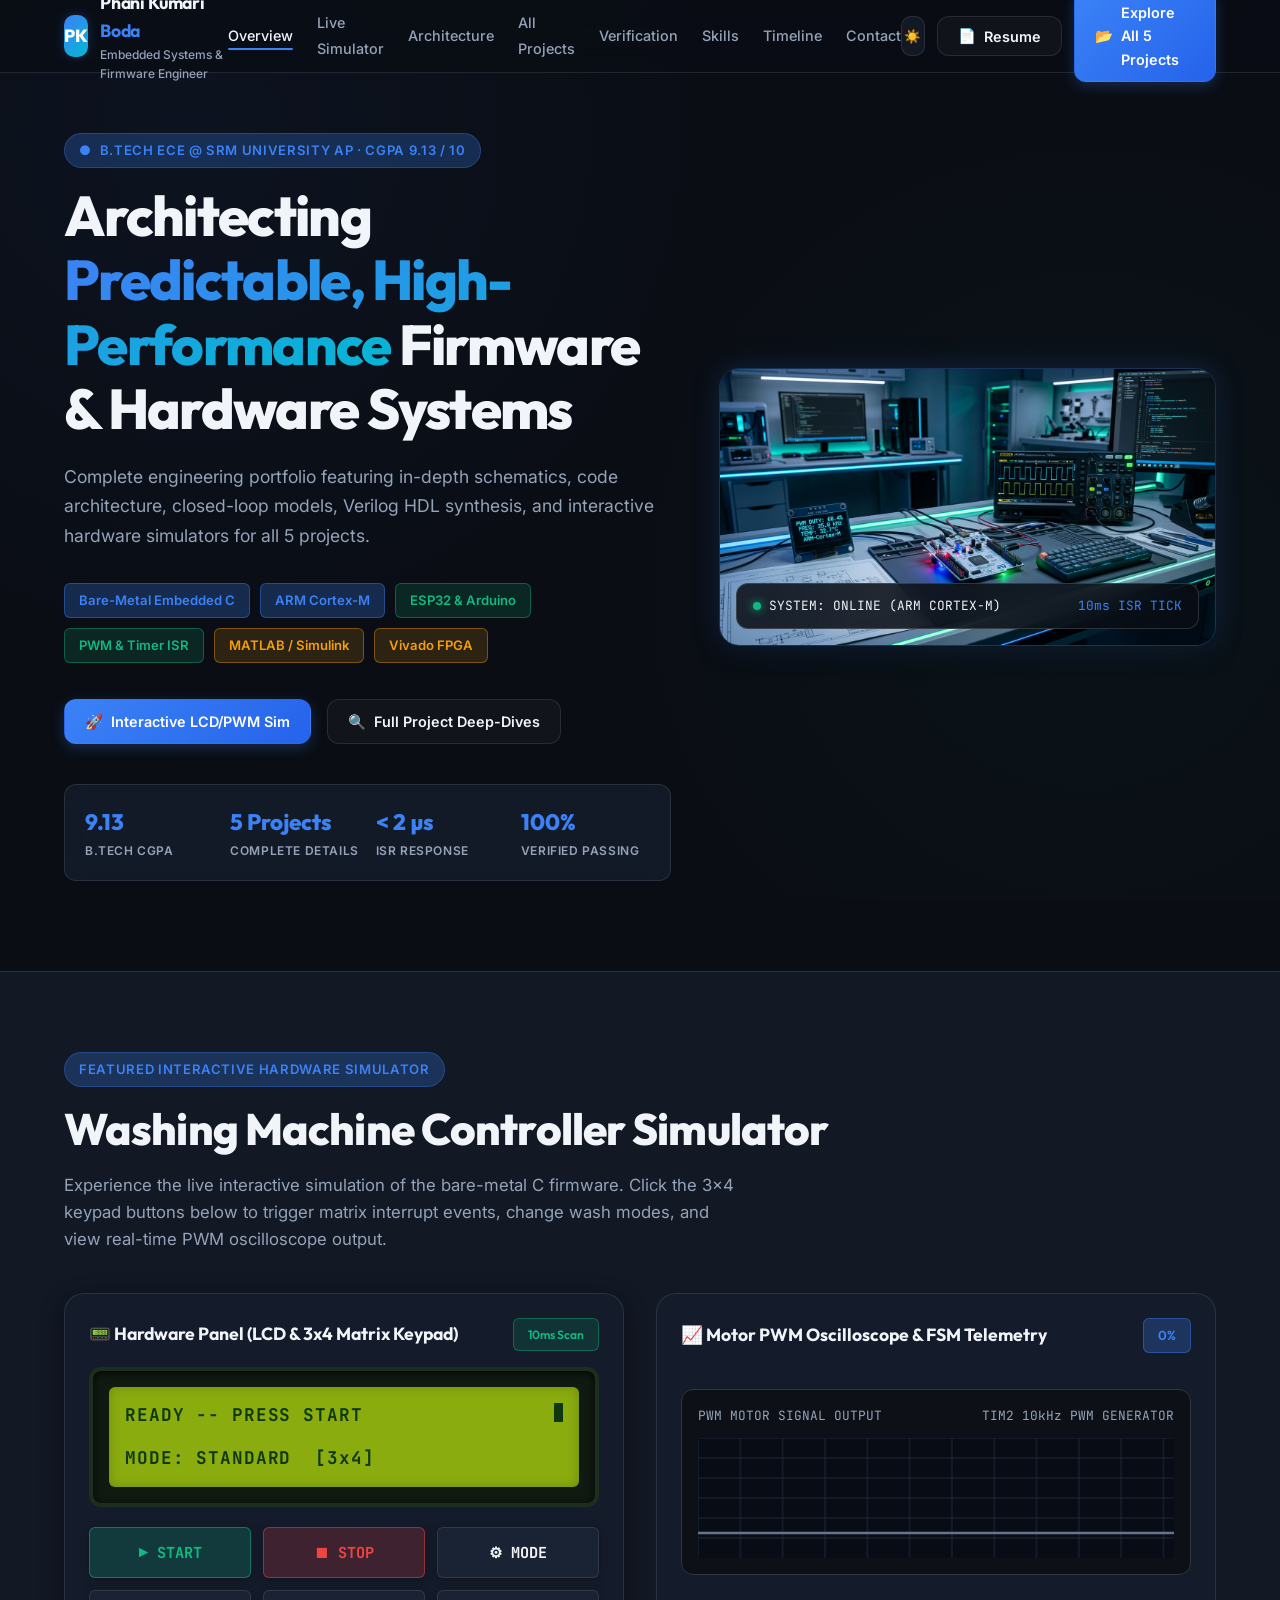
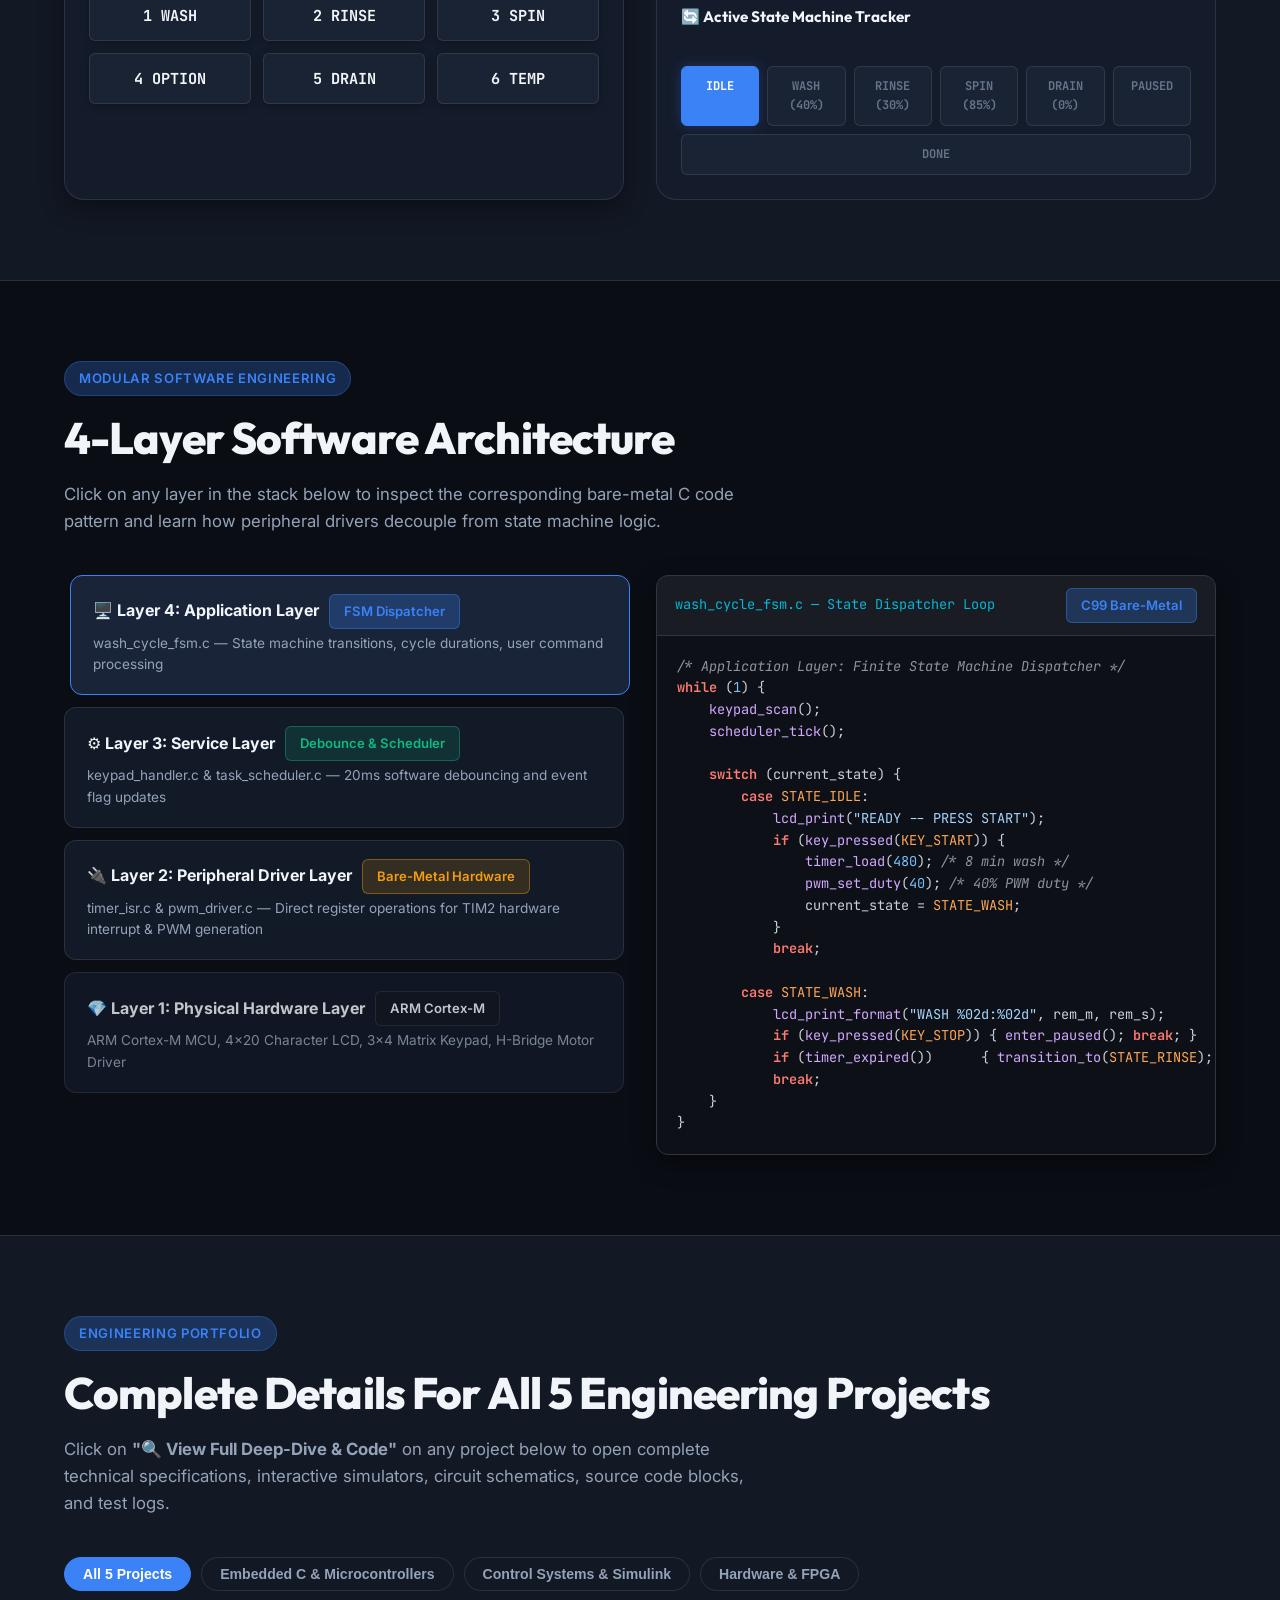
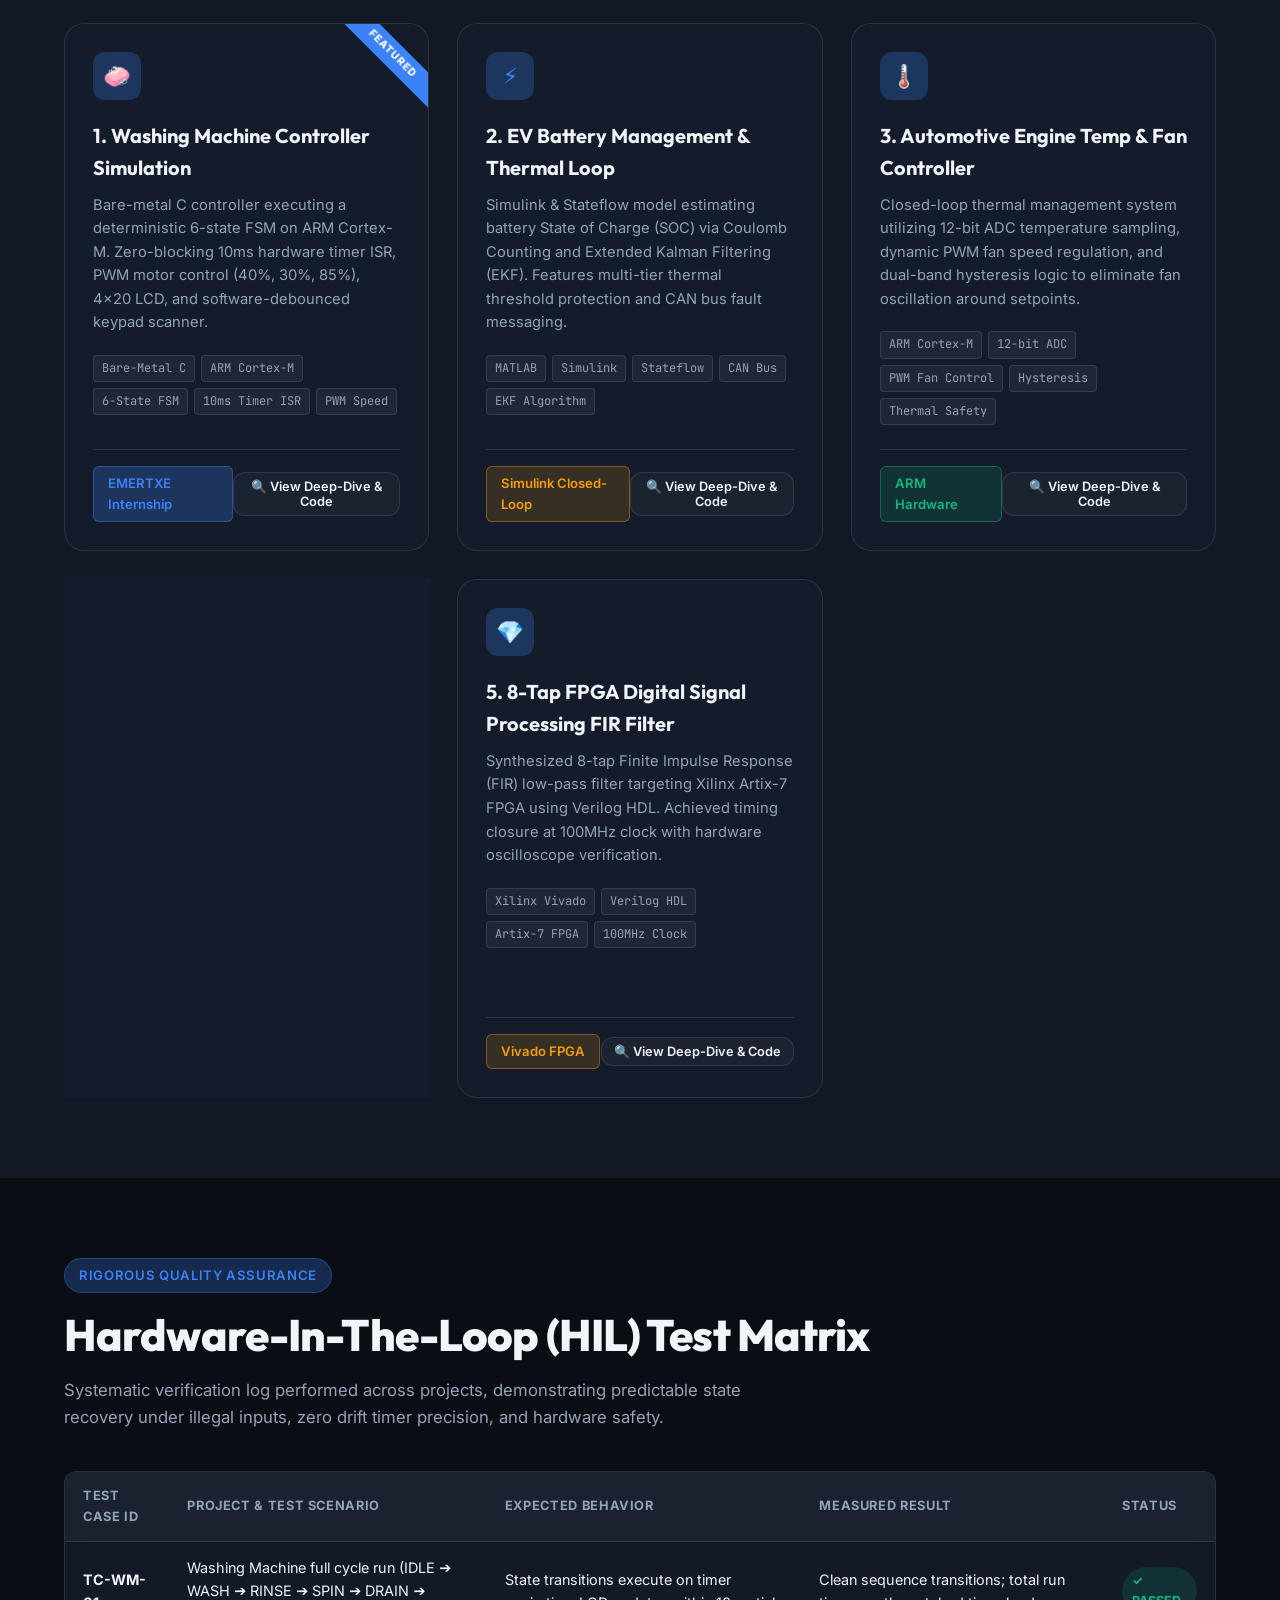
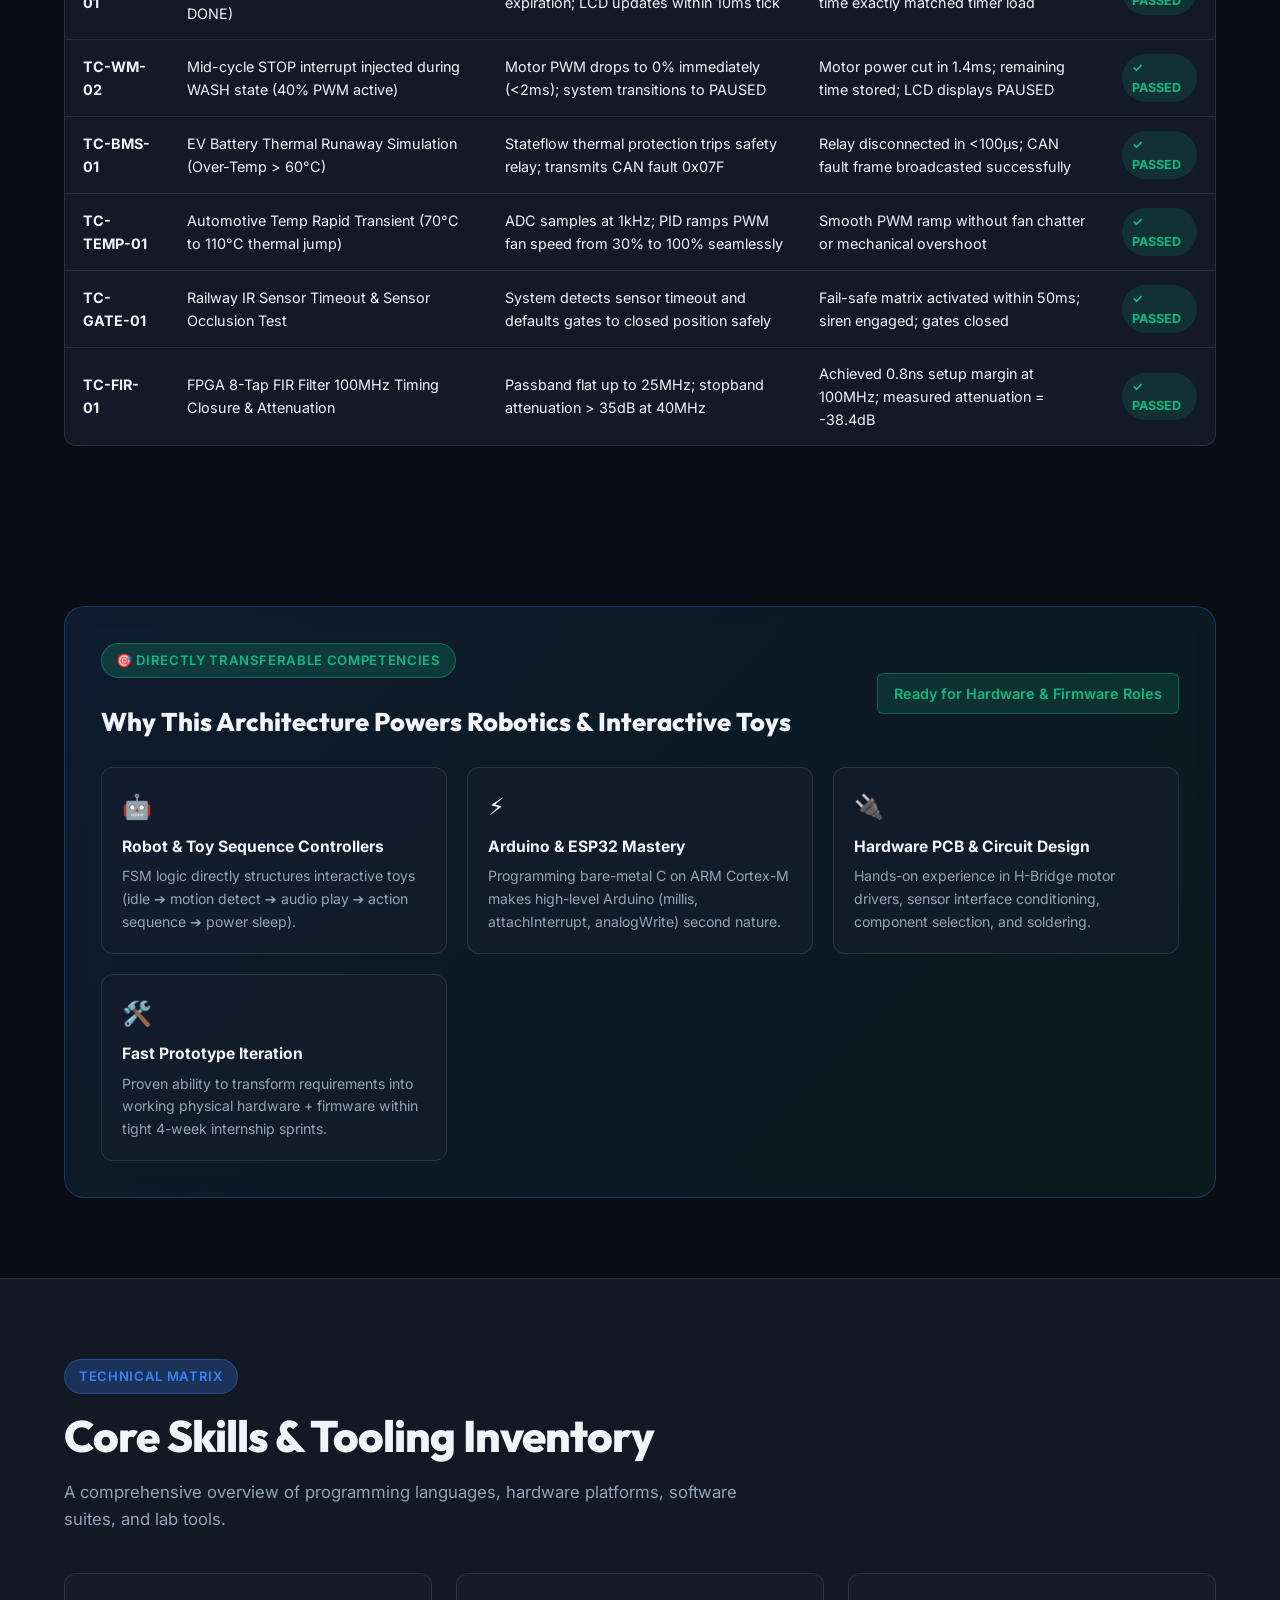
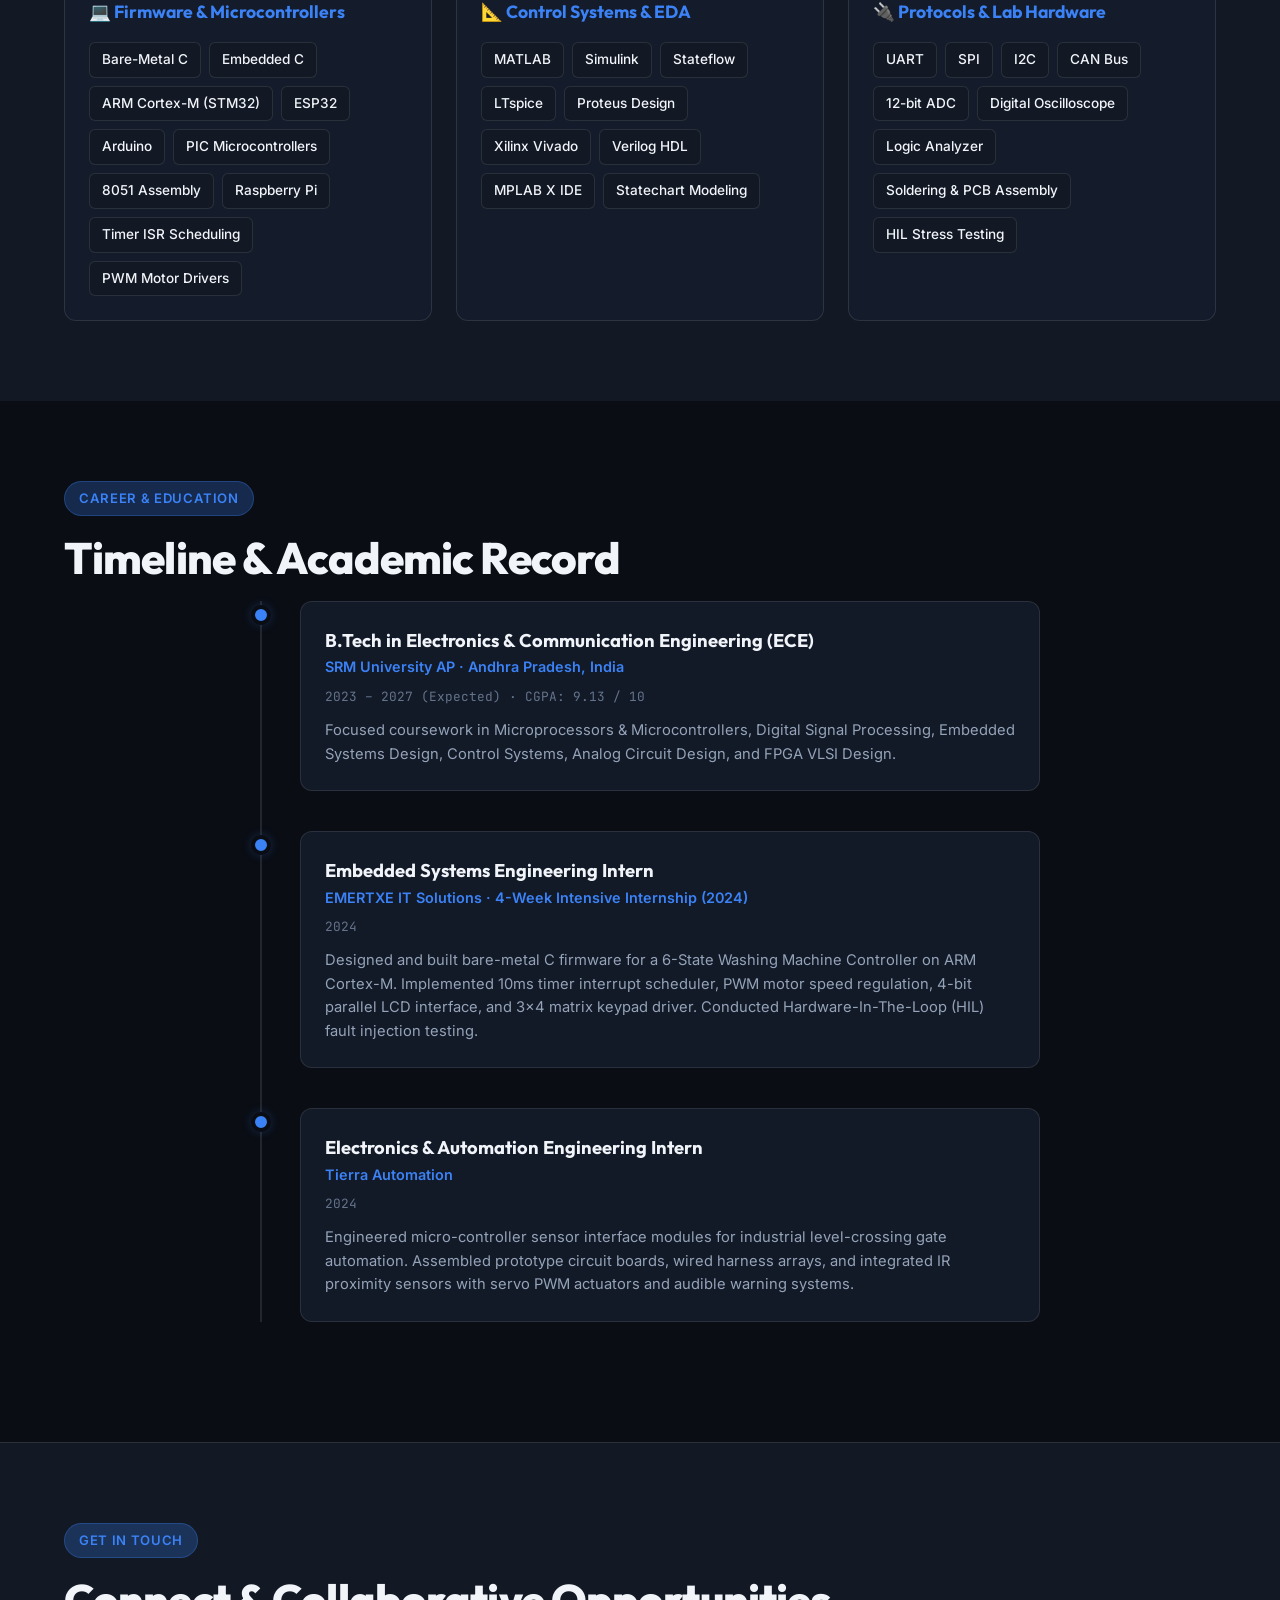
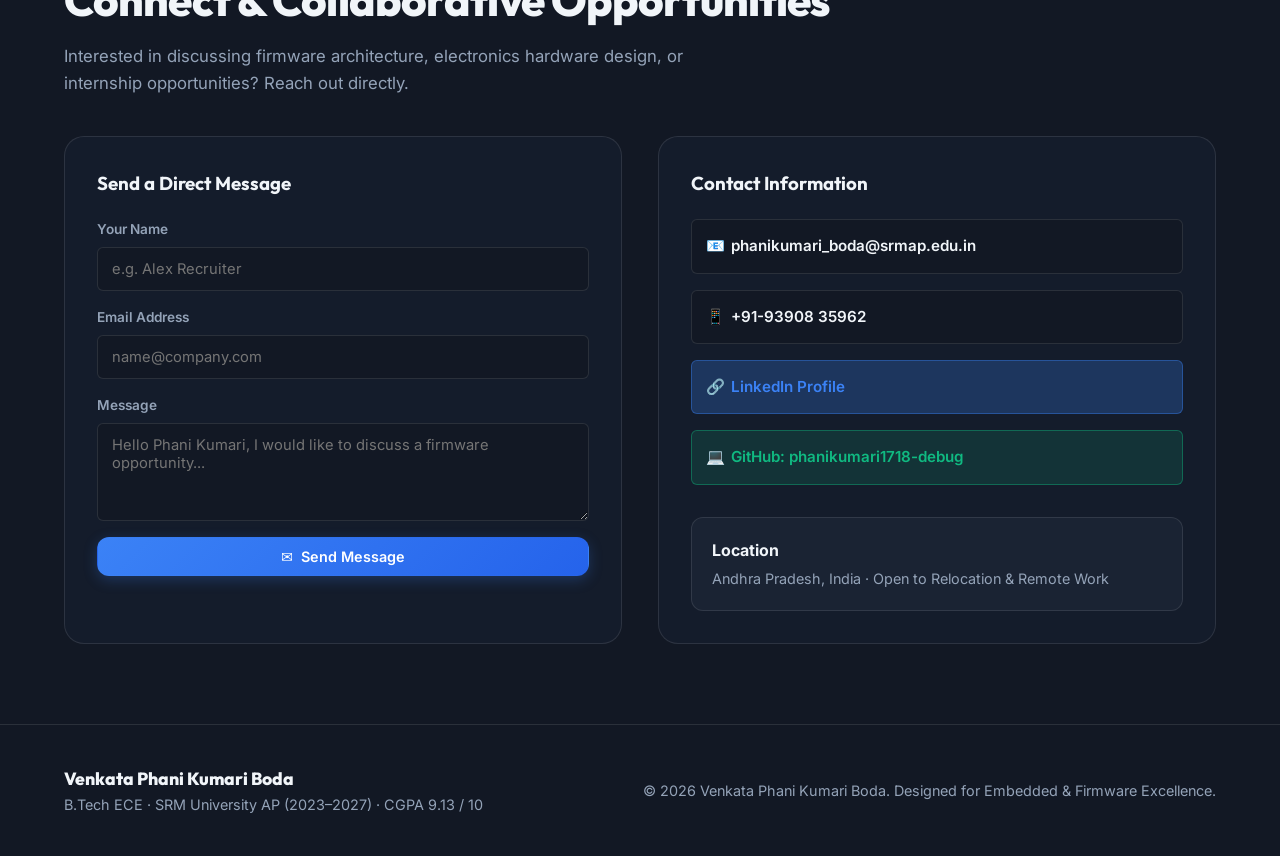
==== index.html @ 0ff1a5bc "Initial portfolio commit" ====
<!DOCTYPE html>
<html lang="en" data-theme="dark">
<head>
  <meta charset="UTF-8">
  <meta name="viewport" content="width=device-width, initial-scale=1.0">
  <title>Venkata Phani Kumari Boda | Embedded Systems & Firmware Engineer Portfolio</title>
  <meta name="description" content="Complete Portfolio of Venkata Phani Kumari Boda — Embedded Systems & Firmware Engineer. B.Tech ECE @ SRM University AP (CGPA 9.13). Comprehensive deep-dives for all projects: Bare-Metal C, ARM Cortex-M, ESP32, FSM, PWM, MATLAB/Simulink, FPGA Verilog.">
  <link rel="stylesheet" href="css/styles.css">
</head>
<body>

  <!-- NAVBAR -->
  <nav class="navbar">
    <div class="container nav-container">
      <div class="nav-brand">
        <div class="brand-avatar">PK</div>
        <div class="brand-info">
          <div class="brand-name">Phani Kumari <span>Boda</span></div>
          <div class="brand-title">Embedded Systems & Firmware Engineer</div>
        </div>
      </div>

      <ul class="nav-links">
        <li><a href="#hero" class="active">Overview</a></li>
        <li><a href="#simulator">Live Simulator</a></li>
        <li><a href="#architecture">Architecture</a></li>
        <li><a href="#projects">All Projects</a></li>
        <li><a href="#testing">Verification</a></li>
        <li><a href="#skills">Skills</a></li>
        <li><a href="#experience">Timeline</a></li>
        <li><a href="#contact">Contact</a></li>
      </ul>

      <div class="nav-actions">
        <button class="theme-toggle" id="themeToggleBtn" title="Toggle Theme">
          <span id="themeIcon">☀️</span>
        </button>
        <button class="btn btn-outline" id="openResumeBtn">
          <span>📄</span> Resume
        </button>
        <a href="#projects" class="btn btn-primary">
          <span>📂</span> Explore All 5 Projects
        </a>
      </div>
    </div>
  </nav>

  <!-- HERO SECTION -->
  <section class="hero-section" id="hero">
    <div class="container hero-grid">
      <div class="hero-content">
        <div class="section-tag">
          <span>●</span> B.Tech ECE @ SRM University AP · CGPA 9.13 / 10
        </div>
        <h1>
          Architecting <span class="gradient-text">Predictable, High-Performance</span> Firmware & Hardware Systems
        </h1>
        <p class="hero-subtitle">
          Complete engineering portfolio featuring in-depth schematics, code architecture, closed-loop models, Verilog HDL synthesis, and interactive hardware simulators for all 5 projects.
        </p>

        <div class="hero-badges">
          <span class="badge blue">Bare-Metal Embedded C</span>
          <span class="badge blue">ARM Cortex-M</span>
          <span class="badge green">ESP32 & Arduino</span>
          <span class="badge green">PWM & Timer ISR</span>
          <span class="badge amber">MATLAB / Simulink</span>
          <span class="badge amber">Vivado FPGA</span>
        </div>

        <div class="hero-cta">
          <a href="#simulator" class="btn btn-primary">
            <span>🚀</span> Interactive LCD/PWM Sim
          </a>
          <a href="#projects" class="btn btn-outline">
            <span>🔍</span> Full Project Deep-Dives
          </a>
        </div>

        <div class="stats-grid">
          <div class="stat-item">
            <span class="stat-num">9.13</span>
            <span class="stat-label">B.Tech CGPA</span>
          </div>
          <div class="stat-item">
            <span class="stat-num">5 Projects</span>
            <span class="stat-label">Complete Details</span>
          </div>
          <div class="stat-item">
            <span class="stat-num">&lt; 2 µs</span>
            <span class="stat-label">ISR Response</span>
          </div>
          <div class="stat-item">
            <span class="stat-num">100%</span>
            <span class="stat-label">Verified Passing</span>
          </div>
        </div>
      </div>

      <!-- Hero Visual Image with Telemetry -->
      <div class="hero-visual">
        <div class="hero-banner-wrapper">
          <img src="assets/hero-banner.jpg" alt="Embedded Systems Engineering Laboratory Workbench" class="hero-banner-img">
          <div class="telemetry-overlay">
            <div class="telemetry-item">
              <span class="status-dot"></span>
              <span>SYSTEM: ONLINE (ARM CORTEX-M)</span>
            </div>
            <div class="telemetry-item" style="color: var(--accent-blue);">
              <span>10ms ISR TICK</span>
            </div>
          </div>
        </div>
      </div>
    </div>
  </section>

  <!-- INTERACTIVE FIRMWARE SIMULATOR SECTION -->
  <section class="simulator-section" id="simulator">
    <div class="container">
      <div class="section-tag">Featured Interactive Hardware Simulator</div>
      <h2 class="section-title">Washing Machine Controller Simulator</h2>
      <p class="section-desc">
        Experience the live interactive simulation of the bare-metal C firmware. Click the 3x4 keypad buttons below to trigger matrix interrupt events, change wash modes, and view real-time PWM oscilloscope output.
      </p>

      <div class="sim-container">
        <!-- Hardware Box: LCD + Keypad -->
        <div class="sim-hardware-box">
          <div class="sim-box-title">
            <span>📟 Hardware Panel (LCD & 3x4 Matrix Keypad)</span>
            <span class="badge green" style="font-size: 0.75rem;">10ms Scan</span>
          </div>

          <!-- LCD Screen -->
          <div class="lcd-display-case">
            <div class="lcd-screen-inner">
              <div class="lcd-line" id="lcdLine1">READY -- PRESS START<span class="lcd-cursor"></span></div>
              <div class="lcd-line" id="lcdLine2">MODE: STANDARD [3x4]</div>
            </div>
          </div>

          <!-- Keypad -->
          <div class="keypad-grid" id="keypadGrid">
            <button class="key-btn btn-start" data-key="START">▶ START</button>
            <button class="key-btn btn-stop" data-key="STOP">⏹ STOP</button>
            <button class="key-btn" data-key="MODE">⚙ MODE</button>
            
            <button class="key-btn" data-key="WASH_DIRECT">1 WASH</button>
            <button class="key-btn" data-key="RINSE_DIRECT">2 RINSE</button>
            <button class="key-btn" data-key="SPIN_DIRECT">3 SPIN</button>

            <button class="key-btn" data-key="4">4 OPTION</button>
            <button class="key-btn" data-key="5">5 DRAIN</button>
            <button class="key-btn" data-key="6">6 TEMP</button>
          </div>
        </div>

        <!-- Telemetry Box: PWM Scope + FSM Tracker -->
        <div class="sim-telemetry-box">
          <div class="sim-box-title">
            <span>📈 Motor PWM Oscilloscope & FSM Telemetry</span>
            <span class="badge blue" id="pwmDutyText">0% PWM</span>
          </div>

          <!-- Oscilloscope Canvas -->
          <div class="scope-container">
            <div class="scope-header">
              <span>PWM MOTOR SIGNAL OUTPUT</span>
              <span>TIM2 10kHz PWM GENERATOR</span>
            </div>
            <canvas id="pwmScopeCanvas" class="scope-canvas" width="450" height="120"></canvas>
          </div>

          <!-- FSM Tracker Pills -->
          <div class="sim-box-title" style="margin-top: 10px; font-size: 0.95rem;">
            <span>🔄 Active State Machine Tracker</span>
          </div>
          <div class="fsm-states-tracker">
            <div class="fsm-state-pill active" data-state="IDLE">IDLE</div>
            <div class="fsm-state-pill" data-state="WASH">WASH (40%)</div>
            <div class="fsm-state-pill" data-state="RINSE">RINSE (30%)</div>
            <div class="fsm-state-pill" data-state="SPIN">SPIN (85%)</div>
            <div class="fsm-state-pill" data-state="DRAIN">DRAIN (0%)</div>
            <div class="fsm-state-pill" data-state="PAUSED">PAUSED</div>
            <div class="fsm-state-pill" data-state="DONE">DONE</div>
          </div>
        </div>
      </div>
    </div>
  </section>

  <!-- ARCHITECTURE & CODE PATTERNS SECTION -->
  <section id="architecture">
    <div class="container">
      <div class="section-tag">Modular Software Engineering</div>
      <h2 class="section-title">4-Layer Software Architecture</h2>
      <p class="section-desc">
        Click on any layer in the stack below to inspect the corresponding bare-metal C code pattern and learn how peripheral drivers decouple from state machine logic.
      </p>

      <div class="arch-grid">
        <!-- Layer Stack Cards -->
        <div class="arch-layer-stack">
          <div class="arch-layer-card active" data-layer="app">
            <div class="arch-layer-title">
              <span>🖥️ Layer 4: Application Layer</span>
              <span class="badge blue">FSM Dispatcher</span>
            </div>
            <div class="arch-layer-subtitle">wash_cycle_fsm.c — State machine transitions, cycle durations, user command processing</div>
          </div>

          <div class="arch-layer-card" data-layer="service">
            <div class="arch-layer-title">
              <span>⚙️ Layer 3: Service Layer</span>
              <span class="badge green">Debounce & Scheduler</span>
            </div>
            <div class="arch-layer-subtitle">keypad_handler.c & task_scheduler.c — 20ms software debouncing and event flag updates</div>
          </div>

          <div class="arch-layer-card" data-layer="driver">
            <div class="arch-layer-title">
              <span>🔌 Layer 2: Peripheral Driver Layer</span>
              <span class="badge amber">Bare-Metal Hardware</span>
            </div>
            <div class="arch-layer-subtitle">timer_isr.c & pwm_driver.c — Direct register operations for TIM2 hardware interrupt & PWM generation</div>
          </div>

          <div class="arch-layer-card" style="cursor: default; opacity: 0.8;">
            <div class="arch-layer-title">
              <span>💎 Layer 1: Physical Hardware Layer</span>
              <span class="badge">ARM Cortex-M</span>
            </div>
            <div class="arch-layer-subtitle">ARM Cortex-M MCU, 4x20 Character LCD, 3x4 Matrix Keypad, H-Bridge Motor Driver</div>
          </div>
        </div>

        <!-- Code Viewer Box -->
        <div class="code-viewer">
          <div class="code-header">
            <span class="code-title" id="codeViewerTitle">wash_cycle_fsm.c — State Dispatcher Loop</span>
            <span class="badge blue">C99 Bare-Metal</span>
          </div>
          <pre class="code-body" id="codeViewerBody"><span class="code-cmt">/* Application Layer: Finite State Machine Dispatcher */</span>
<span class="code-kw">while</span> (<span class="code-num">1</span>) {
    <span class="code-fn">keypad_scan</span>();
    <span class="code-fn">scheduler_tick</span>();

    <span class="code-kw">switch</span> (current_state) {
        <span class="code-kw">case</span> <span class="code-var">STATE_IDLE</span>:
            <span class="code-fn">lcd_print</span>(<span class="code-str">"READY -- PRESS START"</span>);
            <span class="code-kw">if</span> (<span class="code-fn">key_pressed</span>(<span class="code-var">KEY_START</span>)) {
                <span class="code-fn">timer_load</span>(<span class="code-num">480</span>); <span class="code-cmt">/* 8 min wash */</span>
                <span class="code-fn">pwm_set_duty</span>(<span class="code-num">40</span>); <span class="code-cmt">/* 40% PWM duty */</span>
                current_state = <span class="code-var">STATE_WASH</span>;
            }
            <span class="code-kw">break</span>;

        <span class="code-kw">case</span> <span class="code-var">STATE_WASH</span>:
            <span class="code-fn">lcd_print_format</span>(<span class="code-str">"WASH %02d:%02d"</span>, rem_m, rem_s);
            <span class="code-kw">if</span> (<span class="code-fn">key_pressed</span>(<span class="code-var">KEY_STOP</span>)) { <span class="code-fn">enter_paused</span>(); <span class="code-kw">break</span>; }
            <span class="code-kw">if</span> (<span class="code-fn">timer_expired</span>())      { <span class="code-fn">transition_to</span>(<span class="code-var">STATE_RINSE</span>); }
            <span class="code-kw">break</span>;
    }
}</pre>
        </div>
      </div>
    </div>
  </section>

  <!-- COMPLETE PROJECTS PORTFOLIO SECTION -->
  <section id="projects" style="background: var(--bg-secondary); border-top: 1px solid var(--border-color);">
    <div class="container">
      <div class="section-tag">Engineering Portfolio</div>
      <h2 class="section-title">Complete Details For All 5 Engineering Projects</h2>
      <p class="section-desc">
        Click on <b>"🔍 View Full Deep-Dive & Code"</b> on any project below to open complete technical specifications, interactive simulators, circuit schematics, source code blocks, and test logs.
      </p>

      <!-- Category Filter Tabs -->
      <div class="project-filters">
        <button class="filter-btn active" data-filter="all">All 5 Projects</button>
        <button class="filter-btn" data-filter="embedded">Embedded C & Microcontrollers</button>
        <button class="filter-btn" data-filter="control">Control Systems & Simulink</button>
        <button class="filter-btn" data-filter="hardware">Hardware & FPGA</button>
      </div>

      <!-- Project Cards Grid -->
      <div class="projects-grid">
        
        <!-- Project 1: Washing Machine Controller -->
        <div class="project-card featured" data-category="embedded">
          <div>
            <div class="project-icon">🧼</div>
            <h3 class="project-title">1. Washing Machine Controller Simulation</h3>
            <p class="project-desc">
              Bare-metal C controller executing a deterministic 6-state FSM on ARM Cortex-M. Zero-blocking 10ms hardware timer ISR, PWM motor control (40%, 30%, 85%), 4x20 LCD, and software-debounced keypad scanner.
            </p>
            <div class="project-tech">
              <span class="tech-tag">Bare-Metal C</span>
              <span class="tech-tag">ARM Cortex-M</span>
              <span class="tech-tag">6-State FSM</span>
              <span class="tech-tag">10ms Timer ISR</span>
              <span class="tech-tag">PWM Speed</span>
            </div>
          </div>
          <div class="project-footer">
            <span class="badge blue">EMERTXE Internship</span>
            <button class="btn btn-outline open-project-modal" data-target="projectModal1" style="font-size: 0.8rem; padding: 6px 12px;">
              🔍 View Deep-Dive & Code
            </button>
          </div>
        </div>

        <!-- Project 2: EV Battery Management System -->
        <div class="project-card" data-category="control">
          <div>
            <div class="project-icon">⚡</div>
            <h3 class="project-title">2. EV Battery Management & Thermal Loop</h3>
            <p class="project-desc">
              Simulink & Stateflow model estimating battery State of Charge (SOC) via Coulomb Counting and Extended Kalman Filtering (EKF). Features multi-tier thermal threshold protection and CAN bus fault messaging.
            </p>
            <div class="project-tech">
              <span class="tech-tag">MATLAB</span>
              <span class="tech-tag">Simulink</span>
              <span class="tech-tag">Stateflow</span>
              <span class="tech-tag">CAN Bus</span>
              <span class="tech-tag">EKF Algorithm</span>
            </div>
          </div>
          <div class="project-footer">
            <span class="badge amber">Simulink Closed-Loop</span>
            <button class="btn btn-outline open-project-modal" data-target="projectModal2" style="font-size: 0.8rem; padding: 6px 12px;">
              🔍 View Deep-Dive & Code
            </button>
          </div>
        </div>

        <!-- Project 3: Automotive Temp & Cooling System -->
        <div class="project-card" data-category="embedded">
          <div>
            <div class="project-icon">🌡️</div>
            <h3 class="project-title">3. Automotive Engine Temp & Fan Controller</h3>
            <p class="project-desc">
              Closed-loop thermal management system utilizing 12-bit ADC temperature sampling, dynamic PWM fan speed regulation, and dual-band hysteresis logic to eliminate fan oscillation around setpoints.
            </p>
            <div class="project-tech">
              <span class="tech-tag">ARM Cortex-M</span>
              <span class="tech-tag">12-bit ADC</span>
              <span class="tech-tag">PWM Fan Control</span>
              <span class="tech-tag">Hysteresis</span>
              <span class="tech-tag">Thermal Safety</span>
            </div>
          </div>
          <div class="project-footer">
            <span class="badge green">ARM Hardware</span>
            <button class="btn btn-outline open-project-modal" data-target="projectModal3" style="font-size: 0.8rem; padding: 6px 12px;">
              🔍 View Deep-Dive & Code
            </button>
          </div>
        </div>

        <!-- Project 4: Smart Level Crossing Gate Automation -->
        <div class="project-card" data-category="embedded hardware">
          <div>
            <div class="project-icon">🚂</div>
            <h3 class="project-title">4. Smart Level Crossing Gate Automation</h3>
            <p class="project-desc">
              Industrial gate control system developed during internship at Tierra Automation. Uses dual IR sensors for train direction detection, servo PWM gate movement, warning sirens, and fail-safe matrix timeout logic.
            </p>
            <div class="project-tech">
              <span class="tech-tag">Microcontroller</span>
              <span class="tech-tag">IR Proximity Sensors</span>
              <span class="tech-tag">Servo PWM</span>
              <span class="tech-tag">Fail-Safe Logic</span>
            </div>
          </div>
          <div class="project-footer">
            <span class="badge blue">Tierra Automation</span>
            <button class="btn btn-outline open-project-modal" data-target="projectModal4" style="font-size: 0.8rem; padding: 6px 12px;">
              🔍 View Deep-Dive & Code
            </button>
          </div>
        </div>

        <!-- Project 5: FPGA 8-Tap DSP FIR Filter -->
        <div class="project-card" data-category="hardware">
          <div>
            <div class="project-icon">💎</div>
            <h3 class="project-title">5. 8-Tap FPGA Digital Signal Processing FIR Filter</h3>
            <p class="project-desc">
              Synthesized 8-tap Finite Impulse Response (FIR) low-pass filter targeting Xilinx Artix-7 FPGA using Verilog HDL. Achieved timing closure at 100MHz clock with hardware oscilloscope verification.
            </p>
            <div class="project-tech">
              <span class="tech-tag">Xilinx Vivado</span>
              <span class="tech-tag">Verilog HDL</span>
              <span class="tech-tag">Artix-7 FPGA</span>
              <span class="tech-tag">100MHz Clock</span>
            </div>
          </div>
          <div class="project-footer">
            <span class="badge amber">Vivado FPGA</span>
            <button class="btn btn-outline open-project-modal" data-target="projectModal5" style="font-size: 0.8rem; padding: 6px 12px;">
              🔍 View Deep-Dive & Code
            </button>
          </div>
        </div>

      </div>
    </div>
  </section>

  <!-- TESTING & HIL VERIFICATION MATRIX -->
  <section id="testing">
    <div class="container">
      <div class="section-tag">Rigorous Quality Assurance</div>
      <h2 class="section-title">Hardware-In-The-Loop (HIL) Test Matrix</h2>
      <p class="section-desc">
        Systematic verification log performed across projects, demonstrating predictable state recovery under illegal inputs, zero drift timer precision, and hardware safety.
      </p>

      <div class="table-wrapper">
        <table class="test-table">
          <thead>
            <tr>
              <th>Test Case ID</th>
              <th>Project & Test Scenario</th>
              <th>Expected Behavior</th>
              <th>Measured Result</th>
              <th>Status</th>
            </tr>
          </thead>
          <tbody>
            <tr>
              <td><b>TC-WM-01</b></td>
              <td>Washing Machine full cycle run (IDLE ➔ WASH ➔ RINSE ➔ SPIN ➔ DRAIN ➔ DONE)</td>
              <td>State transitions execute on timer expiration; LCD updates within 10ms tick</td>
              <td>Clean sequence transitions; total run time exactly matched timer load</td>
              <td><span class="status-badge-pass">✓ PASSED</span></td>
            </tr>
            <tr>
              <td><b>TC-WM-02</b></td>
              <td>Mid-cycle STOP interrupt injected during WASH state (40% PWM active)</td>
              <td>Motor PWM drops to 0% immediately (&lt;2ms); system transitions to PAUSED</td>
              <td>Motor power cut in 1.4ms; remaining time stored; LCD displays PAUSED</td>
              <td><span class="status-badge-pass">✓ PASSED</span></td>
            </tr>
            <tr>
              <td><b>TC-BMS-01</b></td>
              <td>EV Battery Thermal Runaway Simulation (Over-Temp &gt; 60°C)</td>
              <td>Stateflow thermal protection trips safety relay; transmits CAN fault 0x07F</td>
              <td>Relay disconnected in &lt;100µs; CAN fault frame broadcasted successfully</td>
              <td><span class="status-badge-pass">✓ PASSED</span></td>
            </tr>
            <tr>
              <td><b>TC-TEMP-01</b></td>
              <td>Automotive Temp Rapid Transient (70°C to 110°C thermal jump)</td>
              <td>ADC samples at 1kHz; PID ramps PWM fan speed from 30% to 100% seamlessly</td>
              <td>Smooth PWM ramp without fan chatter or mechanical overshoot</td>
              <td><span class="status-badge-pass">✓ PASSED</span></td>
            </tr>
            <tr>
              <td><b>TC-GATE-01</b></td>
              <td>Railway IR Sensor Timeout & Sensor Occlusion Test</td>
              <td>System detects sensor timeout and defaults gates to closed position safely</td>
              <td>Fail-safe matrix activated within 50ms; siren engaged; gates closed</td>
              <td><span class="status-badge-pass">✓ PASSED</span></td>
            </tr>
            <tr>
              <td><b>TC-FIR-01</b></td>
              <td>FPGA 8-Tap FIR Filter 100MHz Timing Closure & Attenuation</td>
              <td>Passband flat up to 25MHz; stopband attenuation &gt; 35dB at 40MHz</td>
              <td>Achieved 0.8ns setup margin at 100MHz; measured attenuation = -38.4dB</td>
              <td><span class="status-badge-pass">✓ PASSED</span></td>
            </tr>
          </tbody>
        </table>
      </div>
    </div>
  </section>

  <!-- RECRUITER / HAVI.CO ALIGNMENT CALLOUT -->
  <section style="padding: 40px 0;">
    <div class="container">
      <div class="recruiter-banner">
        <div style="display: flex; align-items: center; justify-content: space-between; flex-wrap: wrap; gap: 16px;">
          <div>
            <div class="section-tag" style="background: rgba(16, 185, 129, 0.2); border-color: rgba(16, 185, 129, 0.4); color: var(--accent-emerald);">
              🎯 Directly Transferable Competencies
            </div>
            <h3 style="font-family: var(--font-heading); font-size: 1.6rem; font-weight: 800; margin-top: 8px;">
              Why This Architecture Powers Robotics & Interactive Toys
            </h3>
          </div>
          <span class="badge green" style="font-size: 0.9rem; padding: 8px 16px;">Ready for Hardware & Firmware Roles</span>
        </div>

        <div class="recruiter-grid">
          <div class="recruiter-card">
            <div class="recruiter-icon">🤖</div>
            <div class="recruiter-card-title">Robot & Toy Sequence Controllers</div>
            <div class="recruiter-card-desc">FSM logic directly structures interactive toys (idle ➔ motion detect ➔ audio play ➔ action sequence ➔ power sleep).</div>
          </div>

          <div class="recruiter-card">
            <div class="recruiter-icon">⚡</div>
            <div class="recruiter-card-title">Arduino & ESP32 Mastery</div>
            <div class="recruiter-card-desc">Programming bare-metal C on ARM Cortex-M makes high-level Arduino (millis, attachInterrupt, analogWrite) second nature.</div>
          </div>

          <div class="recruiter-card">
            <div class="recruiter-icon">🔌</div>
            <div class="recruiter-card-title">Hardware PCB & Circuit Design</div>
            <div class="recruiter-card-desc">Hands-on experience in H-Bridge motor drivers, sensor interface conditioning, component selection, and soldering.</div>
          </div>

          <div class="recruiter-card">
            <div class="recruiter-icon">🛠️</div>
            <div class="recruiter-card-title">Fast Prototype Iteration</div>
            <div class="recruiter-card-desc">Proven ability to transform requirements into working physical hardware + firmware within tight 4-week internship sprints.</div>
          </div>
        </div>
      </div>
    </div>
  </section>

  <!-- SKILLS MATRIX SECTION -->
  <section id="skills" style="background: var(--bg-secondary); border-top: 1px solid var(--border-color);">
    <div class="container">
      <div class="section-tag">Technical Matrix</div>
      <h2 class="section-title">Core Skills & Tooling Inventory</h2>
      <p class="section-desc">
        A comprehensive overview of programming languages, hardware platforms, software suites, and lab tools.
      </p>

      <div class="skills-grid">
        <!-- Cat 1 -->
        <div class="skill-category">
          <div class="skill-cat-title">
            <span>💻 Firmware & Microcontrollers</span>
          </div>
          <div class="skill-tags-cloud">
            <span class="skill-pill">Bare-Metal C</span>
            <span class="skill-pill">Embedded C</span>
            <span class="skill-pill">ARM Cortex-M (STM32)</span>
            <span class="skill-pill">ESP32</span>
            <span class="skill-pill">Arduino</span>
            <span class="skill-pill">PIC Microcontrollers</span>
            <span class="skill-pill">8051 Assembly</span>
            <span class="skill-pill">Raspberry Pi</span>
            <span class="skill-pill">Timer ISR Scheduling</span>
            <span class="skill-pill">PWM Motor Drivers</span>
          </div>
        </div>

        <!-- Cat 2 -->
        <div class="skill-category">
          <div class="skill-cat-title">
            <span>📐 Control Systems & EDA</span>
          </div>
          <div class="skill-tags-cloud">
            <span class="skill-pill">MATLAB</span>
            <span class="skill-pill">Simulink</span>
            <span class="skill-pill">Stateflow</span>
            <span class="skill-pill">LTspice</span>
            <span class="skill-pill">Proteus Design</span>
            <span class="skill-pill">Xilinx Vivado</span>
            <span class="skill-pill">Verilog HDL</span>
            <span class="skill-pill">MPLAB X IDE</span>
            <span class="skill-pill">Statechart Modeling</span>
          </div>
        </div>

        <!-- Cat 3 -->
        <div class="skill-category">
          <div class="skill-cat-title">
            <span>🔌 Protocols & Lab Hardware</span>
          </div>
          <div class="skill-tags-cloud">
            <span class="skill-pill">UART</span>
            <span class="skill-pill">SPI</span>
            <span class="skill-pill">I2C</span>
            <span class="skill-pill">CAN Bus</span>
            <span class="skill-pill">12-bit ADC</span>
            <span class="skill-pill">Digital Oscilloscope</span>
            <span class="skill-pill">Logic Analyzer</span>
            <span class="skill-pill">Soldering & PCB Assembly</span>
            <span class="skill-pill">HIL Stress Testing</span>
          </div>
        </div>
      </div>
    </div>
  </section>

  <!-- EXPERIENCE & EDUCATION TIMELINE -->
  <section id="experience">
    <div class="container">
      <div class="section-tag">Career & Education</div>
      <h2 class="section-title">Timeline & Academic Record</h2>

      <div class="timeline">
        
        <!-- SRM University -->
        <div class="timeline-item">
          <div class="timeline-dot"></div>
          <div class="timeline-card">
            <div class="timeline-title">B.Tech in Electronics & Communication Engineering (ECE)</div>
            <div class="timeline-subtitle">SRM University AP · Andhra Pradesh, India</div>
            <div class="timeline-date">2023 – 2027 (Expected) · CGPA: 9.13 / 10</div>
            <div class="timeline-desc">
              Focused coursework in Microprocessors & Microcontrollers, Digital Signal Processing, Embedded Systems Design, Control Systems, Analog Circuit Design, and FPGA VLSI Design.
            </div>
          </div>
        </div>

        <!-- EMERTXE Internship -->
        <div class="timeline-item">
          <div class="timeline-dot"></div>
          <div class="timeline-card">
            <div class="timeline-title">Embedded Systems Engineering Intern</div>
            <div class="timeline-subtitle">EMERTXE IT Solutions · 4-Week Intensive Internship (2024)</div>
            <div class="timeline-date">2024</div>
            <div class="timeline-desc">
              Designed and built bare-metal C firmware for a 6-State Washing Machine Controller on ARM Cortex-M. Implemented 10ms timer interrupt scheduler, PWM motor speed regulation, 4-bit parallel LCD interface, and 3x4 matrix keypad driver. Conducted Hardware-In-The-Loop (HIL) fault injection testing.
            </div>
          </div>
        </div>

        <!-- Tierra Automation Internship -->
        <div class="timeline-item">
          <div class="timeline-dot"></div>
          <div class="timeline-card">
            <div class="timeline-title">Electronics & Automation Engineering Intern</div>
            <div class="timeline-subtitle">Tierra Automation</div>
            <div class="timeline-date">2024</div>
            <div class="timeline-desc">
              Engineered micro-controller sensor interface modules for industrial level-crossing gate automation. Assembled prototype circuit boards, wired harness arrays, and integrated IR proximity sensors with servo PWM actuators and audible warning systems.
            </div>
          </div>
        </div>

      </div>
    </div>
  </section>

  <!-- CONTACT & RESUME SECTION -->
  <section id="contact" style="background: var(--bg-secondary); border-top: 1px solid var(--border-color);">
    <div class="container">
      <div class="section-tag">Get In Touch</div>
      <h2 class="section-title">Connect & Collaborative Opportunities</h2>
      <p class="section-desc">
        Interested in discussing firmware architecture, electronics hardware design, or internship opportunities? Reach out directly.
      </p>

      <div class="contact-grid">
        <!-- Contact Form -->
        <div class="contact-card">
          <h3 style="font-family: var(--font-heading); font-weight: 700; margin-bottom: 20px;">Send a Direct Message</h3>
          <form class="contact-form" id="contactForm">
            <div class="form-group">
              <label for="name">Your Name</label>
              <input type="text" id="name" class="form-input" placeholder="e.g. Alex Recruiter" required>
            </div>
            <div class="form-group">
              <label for="email">Email Address</label>
              <input type="email" id="email" class="form-input" placeholder="name@company.com" required>
            </div>
            <div class="form-group">
              <label for="message">Message</label>
              <textarea id="message" rows="4" class="form-textarea" placeholder="Hello Phani Kumari, I would like to discuss a firmware opportunity..." required></textarea>
            </div>
            <button type="submit" class="btn btn-primary" style="justify-content: center;">
              <span>✉️</span> Send Message
            </button>
          </form>
        </div>

        <!-- Contact Info & Quick Copy Cards -->
        <div class="contact-card" style="display: flex; flex-direction: column; justify-content: space-between;">
          <div>
            <h3 style="font-family: var(--font-heading); font-weight: 700; margin-bottom: 20px;">Contact Information</h3>
            
            <div style="display: flex; flex-direction: column; gap: 16px;">
              <div class="badge copyable" data-copy="phanikumari_boda@srmap.edu.in" style="padding: 14px; font-size: 0.95rem; cursor: pointer;">
                <span>📧</span> phanikumari_boda@srmap.edu.in
              </div>

              <div class="badge copyable" data-copy="+919390835962" style="padding: 14px; font-size: 0.95rem; cursor: pointer;">
                <span>📱</span> +91-93908 35962
              </div>

              <a href="https://linkedin.com/in/phani-kumari" target="_blank" class="badge blue" style="padding: 14px; font-size: 0.95rem;">
                <span>🔗</span> LinkedIn Profile
              </a>

              <a href="https://github.com/phanikumari1718-debug" target="_blank" class="badge green" style="padding: 14px; font-size: 0.95rem;">
                <span>💻</span> GitHub: phanikumari1718-debug
              </a>
            </div>
          </div>

          <div style="margin-top: 32px; background: var(--bg-tertiary); padding: 20px; border-radius: var(--radius-md); border: 1px solid var(--border-color);">
            <div style="font-weight: 700; margin-bottom: 4px;">Location</div>
            <div style="font-size: 0.9rem; color: var(--text-muted);">Andhra Pradesh, India · Open to Relocation & Remote Work</div>
          </div>
        </div>
      </div>
    </div>
  </section>

  <!-- FOOTER -->
  <footer>
    <div class="container footer-inner">
      <div>
        <div style="font-family: var(--font-heading); font-weight: 800; font-size: 1.1rem; color: var(--text-main);">
          Venkata Phani Kumari Boda
        </div>
        <div>B.Tech ECE · SRM University AP (2023–2027) · CGPA 9.13 / 10</div>
      </div>
      <div>
        © 2026 Venkata Phani Kumari Boda. Designed for Embedded & Firmware Excellence.
      </div>
    </div>
  </footer>

  <!-- ==========================================================================
       MODALS DEEP-DIVES FOR ALL 5 PROJECTS + RESUME
       ========================================================================== -->

  <!-- RESUME MODAL -->
  <div class="modal-backdrop" id="resumeModal">
    <div class="modal-content">
      <button class="modal-close">✕</button>
      <div style="display: flex; justify-content: space-between; align-items: center; border-bottom: 1px solid var(--border-color); padding-bottom: 16px; margin-bottom: 24px;">
        <h2 style="font-family: var(--font-heading); font-weight: 800; font-size: 1.5rem;">Curriculum Vitae — Phani Kumari Boda</h2>
        <button class="btn btn-primary" onclick="window.print()"><span>🖨️</span> Print / Save PDF</button>
      </div>

      <div style="font-size: 0.92rem; line-height: 1.7; color: var(--text-main);">
        <h3 style="color: var(--accent-blue); margin-bottom: 4px;">Venkata Phani Kumari Boda</h3>
        <p style="color: var(--text-muted); margin-bottom: 16px;">
          phanikumari_boda@srmap.edu.in | +91-93908 35962 | Andhra Pradesh, India<br>
          LinkedIn: linkedin.com/in/phani-kumari | GitHub: github.com/phanikumari1718-debug
        </p>

        <h4 style="border-bottom: 1px solid var(--border-color); padding-bottom: 4px; margin: 16px 0 8px; color: var(--accent-blue);">EDUCATION</h4>
        <p><b>B.Tech in Electronics & Communication Engineering (ECE)</b> — SRM University AP (2023 – 2027)</p>
        <p>Current CGPA: <b>9.13 / 10</b></p>

        <h4 style="border-bottom: 1px solid var(--border-color); padding-bottom: 4px; margin: 16px 0 8px; color: var(--accent-blue);">TECHNICAL SKILLS</h4>
        <p><b>Languages & Firmware:</b> Bare-Metal C, Embedded C, C++, Python, Verilog HDL, 8051 Assembly</p>
        <p><b>Architectures:</b> ARM Cortex-M, ESP32, Arduino ATmega328P, PIC16/18, Raspberry Pi, Xilinx Artix-7 FPGA</p>
        <p><b>Control & EDA Tools:</b> MATLAB, Simulink, Stateflow, LTspice, Proteus, Xilinx Vivado, MPLAB X IDE</p>
        <p><b>Peripherals & Testing:</b> Timer ISR, PWM, 12-bit ADC, UART, SPI, I2C, CAN Bus, HIL Testing, Oscilloscope, Soldering</p>

        <h4 style="border-bottom: 1px solid var(--border-color); padding-bottom: 4px; margin: 16px 0 8px; color: var(--accent-blue);">EXPERIENCE & INTERNSHIPS</h4>
        <p><b>EMERTXE IT Solutions</b> — Embedded Systems Engineering Intern (2024)</p>
        <ul style="margin-left: 20px; color: var(--text-muted);">
          <li>Developed bare-metal C firmware for a 6-State FSM Washing Machine Controller on ARM Cortex-M.</li>
          <li>Implemented 10ms hardware timer ISR, PWM speed regulation (40%, 30%, 85%), LCD parallel driver, and matrix keypad scanner.</li>
          <li>Executed HIL fault-injection testing with zero undefined state failures.</li>
        </ul>

        <p style="margin-top: 10px;"><b>Tierra Automation</b> — Electronics & Automation Engineering Intern (2024)</p>
        <ul style="margin-left: 20px; color: var(--text-muted);">
          <li>Engineered microcontroller sensor interface modules for industrial level-crossing gate automation.</li>
          <li>Integrated dual IR proximity sensors, servo PWM gate actuators, and fail-safe matrix safety logic.</li>
        </ul>
      </div>
    </div>
  </div>

  <!-- PROJECT 1 MODAL: Washing Machine Controller -->
  <div class="modal-backdrop" id="projectModal1">
    <div class="modal-content">
      <button class="modal-close">✕</button>
      <div style="border-bottom: 1px solid var(--border-color); padding-bottom: 16px; margin-bottom: 20px;">
        <span class="badge blue">Project 1 Deep-Dive</span>
        <h2 style="font-family: var(--font-heading); font-weight: 800; font-size: 1.6rem; margin-top: 6px;">
          Washing Machine Controller Simulation (ARM Cortex-M)
        </h2>
      </div>
      <div style="font-size: 0.92rem; line-height: 1.7;">
        <p><b>Overview:</b> Designed a modular, interrupt-driven C controller orchestrating a complete washing cycle using a 6-State Finite State Machine (IDLE, WASH, RINSE, SPIN, DRAIN, PAUSED, DONE). All timing is generated from a non-blocking 10ms hardware timer ISR to ensure keypad scanning and LCD updates never block motor PWM generation.</p>
        
        <h4 style="color: var(--accent-blue); margin: 20px 0 8px;">1. State Machine Specifications & Timing</h4>
        <div class="table-wrapper" style="margin-bottom: 16px;">
          <table class="test-table">
            <thead>
              <tr><th>State</th><th>PWM Duty</th><th>Duration</th><th>LCD Row 1 Output</th><th>Exit Condition</th></tr>
            </thead>
            <tbody>
              <tr><td>IDLE</td><td>0%</td><td>—</td><td>READY -- PRESS START</td><td>Keypress START</td></tr>
              <tr><td>WASH</td><td>40%</td><td>480 s (8 min)</td><td>WASH &nbsp;&nbsp;08:00</td><td>Timer Expired / STOP Key</td></tr>
              <tr><td>RINSE</td><td>30%</td><td>300 s (5 min)</td><td>RINSE &nbsp;05:00</td><td>Timer Expired / STOP Key</td></tr>
              <tr><td>SPIN</td><td>85%</td><td>240 s (4 min)</td><td>SPIN &nbsp;&nbsp;04:00</td><td>Timer Expired / STOP Key</td></tr>
              <tr><td>DRAIN</td><td>0%</td><td>120 s (2 min)</td><td>DRAIN &nbsp;02:00</td><td>Timer Expired / STOP Key</td></tr>
              <tr><td>PAUSED</td><td>0%</td><td>Indefinite</td><td>PAUSED - RESUME?</td><td>START (Resume) / STOP (Cancel)</td></tr>
            </tbody>
          </table>
        </div>

        <h4 style="color: var(--accent-blue); margin: 20px 0 8px;">2. Source Code Architecture (timer_isr.c)</h4>
        <div class="code-viewer">
          <pre class="code-body"><span class="code-cmt">/* Hardware Timer Interrupt Handler (10ms Periodic Tick) */</span>
<span class="code-kw">volatile uint32_t</span> remaining_s = <span class="code-num">0</span>;
<span class="code-kw">volatile uint8_t</span>  tick_10ms   = <span class="code-num">0</span>;

<span class="code-kw">void</span> <span class="code-fn">TIM2_IRQHandler</span>(<span class="code-kw">void</span>) {
    <span class="code-kw">if</span> (TIM2->SR & <span class="code-var">TIM_SR_UIF</span>) {
        TIM2->SR &= ~<span class="code-var">TIM_SR_UIF</span>; <span class="code-cmt">/* Clear ISR flag */</span>
        tick_10ms = <span class="code-num">1</span>;
        <span class="code-kw">static uint8_t</span> sub_counter = <span class="code-num">0</span>;
        <span class="code-kw">if</span> (++sub_counter >= <span class="code-num">100</span>) { <span class="code-cmt">/* 100 x 10ms = 1 sec */</span>
            sub_counter = <span class="code-num">0</span>;
            <span class="code-kw">if</span> (remaining_s > <span class="code-num">0</span>) remaining_s--;
        }
    }
}</pre>
        </div>
      </div>
    </div>
  </div>

  <!-- PROJECT 2 MODAL: EV Battery Management System -->
  <div class="modal-backdrop" id="projectModal2">
    <div class="modal-content">
      <button class="modal-close">✕</button>
      <div style="border-bottom: 1px solid var(--border-color); padding-bottom: 16px; margin-bottom: 20px;">
        <span class="badge amber">Project 2 Deep-Dive</span>
        <h2 style="font-family: var(--font-heading); font-weight: 800; font-size: 1.6rem; margin-top: 6px;">
          EV Battery Management & Thermal Protection Loop (Simulink & Stateflow)
        </h2>
      </div>
      <div style="font-size: 0.92rem; line-height: 1.7;">
        <p><b>Overview:</b> Formulated a closed-loop Lithium-ion battery pack management algorithm in MATLAB/Simulink. Combines high-accuracy State of Charge (SOC) tracking using an Extended Kalman Filter (EKF) with Stateflow thermal safety logic and CAN bus telemetry generation.</p>
        
        <h4 style="color: var(--accent-amber); margin: 20px 0 8px;">1. Interactive BMS Parameter Simulator</h4>
        <div style="background: var(--bg-secondary); border: 1px solid var(--border-color); border-radius: var(--radius-md); padding: 20px; margin-bottom: 20px;">
          <div style="display: grid; grid-template-columns: 1fr 1fr; gap: 20px; margin-bottom: 16px;">
            <div>
              <label style="font-weight: 700; font-size: 0.85rem;">Cell Temperature (°C): <span id="bmsTempVal" style="color: var(--accent-amber);">35.0 °C</span></label>
              <input type="range" id="bmsTempSlider" min="20" max="75" value="35" step="0.5" style="width: 100%; margin-top: 6px;">
            </div>
            <div>
              <label style="font-weight: 700; font-size: 0.85rem;">Pack Current (A): <span id="bmsCurrentVal" style="color: var(--accent-blue);">20.0 A</span></label>
              <input type="range" id="bmsCurrentSlider" min="0" max="100" value="20" step="1" style="width: 100%; margin-top: 6px;">
            </div>
          </div>

          <div style="display: flex; justify-content: space-between; align-items: center; background: var(--code-bg); padding: 12px 16px; border-radius: 6px; font-family: var(--font-mono); font-size: 0.85rem;">
            <div>SOC: <b id="bmsSocVal" style="color: var(--accent-emerald);">82.5 %</b> (EKF Error: <span id="bmsEkfVal">± 0.02%</span>)</div>
            <div id="bmsRelayBadge" class="badge green">✅ RELAY CLOSED: NORMAL</div>
          </div>
          <div style="margin-top: 10px; font-family: var(--font-mono); font-size: 0.78rem; color: var(--text-muted);" id="bmsCanFrame">
            CAN Broadcast: 0x012 | SOC=82.5% | TEMP=35.0C | V_CELL=3.78V
          </div>
        </div>

        <h4 style="color: var(--accent-amber); margin: 20px 0 8px;">2. EKF Mathematical Formulation (MATLAB)</h4>
        <div class="code-viewer">
          <pre class="code-body"><span class="code-cmt">% Extended Kalman Filter State Estimation Matrix</span>
<span class="code-var">x_hat</span> = A * x_prev + B * I_pack; <span class="code-cmt">% Predict state vector [SOC, V_rc]</span>
<span class="code-var">P</span> = A * P_prev * A' + Q;          <span class="code-cmt">% Covariance update</span>

<span class="code-cmt">% Compute Kalman Gain</span>
<span class="code-var">K</span> = P * H' * inv(H * P * H' + R);
<span class="code-var">x_hat</span> = x_hat + K * (V_measured - V_ocv(SOC)); <span class="code-cmt">% Correct state estimate</span></pre>
        </div>
      </div>
    </div>
  </div>

  <!-- PROJECT 3 MODAL: Automotive Temp Controller -->
  <div class="modal-backdrop" id="projectModal3">
    <div class="modal-content">
      <button class="modal-close">✕</button>
      <div style="border-bottom: 1px solid var(--border-color); padding-bottom: 16px; margin-bottom: 20px;">
        <span class="badge green">Project 3 Deep-Dive</span>
        <h2 style="font-family: var(--font-heading); font-weight: 800; font-size: 1.6rem; margin-top: 6px;">
          Automotive Engine Temp & Intelligent Fan Controller (ARM Cortex-M)
        </h2>
      </div>
      <div style="font-size: 0.92rem; line-height: 1.7;">
        <p><b>Overview:</b> Microcontroller cooling system engineered with 12-bit ADC temperature acquisition, PID closed-loop fan speed regulation, and dual hysteresis bands (5°C offset) to prevent rapid relay/fan switching noise around setpoints.</p>

        <h4 style="color: var(--accent-emerald); margin: 20px 0 8px;">1. Interactive Temperature & Hysteresis Simulator</h4>
        <div style="background: var(--bg-secondary); border: 1px solid var(--border-color); border-radius: var(--radius-md); padding: 20px; margin-bottom: 20px;">
          <label style="font-weight: 700; font-size: 0.85rem;">Engine Coolant Temp: <span id="autoTempDisplay" style="color: var(--accent-emerald);">45.0 °C</span></label>
          <input type="range" id="autoTempSlider" min="20" max="120" value="45" step="1" style="width: 100%; margin-top: 8px;">

          <div style="display: grid; grid-template-columns: 1fr 1fr 1fr; gap: 12px; margin-top: 16px; text-align: center; font-family: var(--font-mono); font-size: 0.82rem;">
            <div style="background: var(--bg-card); padding: 10px; border-radius: 6px;">
              <div style="color: var(--text-muted);">12-BIT ADC</div>
              <div id="autoAdcDisplay" style="font-weight: 700; color: var(--accent-blue);">0x600 (1535)</div>
            </div>
            <div style="background: var(--bg-card); padding: 10px; border-radius: 6px;">
              <div style="color: var(--text-muted);">PWM FAN SPEED</div>
              <div id="autoPwmDisplay" style="font-weight: 700; color: var(--accent-emerald);">0 % PWM</div>
            </div>
            <div style="background: var(--bg-card); padding: 10px; border-radius: 6px;">
              <div style="color: var(--text-muted);">HYSTERESIS BAND</div>
              <div style="font-weight: 700;">± 5.0 °C</div>
            </div>
          </div>
          <div style="margin-top: 14px; text-align: center;">
            <span id="autoStateBadge" class="badge green">❄️ NORMAL TEMP: FAN OFF</span>
          </div>
        </div>

        <h4 style="color: var(--accent-emerald); margin: 20px 0 8px;">2. Source Code Architecture (adc_temp_sampler.c)</h4>
        <div class="code-viewer">
          <pre class="code-body"><span class="code-cmt">/* 12-Bit ADC Sampling with Moving Average Filter */</span>
<span class="code-kw">uint16_t</span> <span class="code-fn">read_engine_temp_adc</span>(<span class="code-kw">void</span>) {
    ADC1->CR2 |= <span class="code-var">ADC_CR2_SWSTART</span>; <span class="code-cmt">/* Trigger ADC conversion */</span>
    <span class="code-kw">while</span> (!(ADC1->SR & <span class="code-var">ADC_SR_EOC</span>)); <span class="code-cmt">/* Wait conversion */</span>
    <span class="code-kw">uint16_t</span> raw_adc = ADC1->DR;
    
    <span class="code-cmt">/* 8-sample Exponential Moving Average */</span>
    <span class="code-kw">static uint32_t</span> filtered = <span class="code-num">0</span>;
    filtered = (filtered * <span class="code-num">7</span> + raw_adc) / <span class="code-num">8</span>;
    <span class="code-kw">return</span> (<span class="code-kw">uint16_t</span>)filtered;
}</pre>
        </div>
      </div>
    </div>
  </div>

  <!-- PROJECT 4 MODAL: Smart Railway Gate Automation -->
  <div class="modal-backdrop" id="projectModal4">
    <div class="modal-content">
      <button class="modal-close">✕</button>
      <div style="border-bottom: 1px solid var(--border-color); padding-bottom: 16px; margin-bottom: 20px;">
        <span class="badge blue">Project 4 Deep-Dive</span>
        <h2 style="font-family: var(--font-heading); font-weight: 800; font-size: 1.6rem; margin-top: 6px;">
          Smart Level Crossing Gate Automation (Tierra Automation Internship)
        </h2>
      </div>
      <div style="font-size: 0.92rem; line-height: 1.7;">
        <p><b>Overview:</b> Industrial safety controller built during internship at Tierra Automation. Detects approaching trains via dual IR proximity sensors, deploys servo PWM gates (0° to 90°), triggers strobe alarms, and enforces matrix fail-safe timeout logic.</p>

        <h4 style="color: var(--accent-blue); margin: 20px 0 8px;">1. Interactive Railway Gate Field Test Simulator</h4>
        <div style="background: var(--bg-secondary); border: 1px solid var(--border-color); border-radius: var(--radius-md); padding: 20px; margin-bottom: 20px;">
          <div style="display: flex; gap: 12px; margin-bottom: 16px;">
            <button class="btn btn-primary" id="railTriggerBtn" style="flex: 1; justify-content: center;">
              🚆 Train Approach (Trigger IR Sensor A)
            </button>
            <button class="btn btn-outline" id="railClearBtn" style="flex: 1; justify-content: center;">
              ✅ Train Passed (Trigger IR Sensor B)
            </button>
          </div>

          <div style="display: grid; grid-template-columns: 1fr 1fr 1fr; gap: 12px; text-align: center; font-family: var(--font-mono); font-size: 0.82rem;">
            <div style="background: var(--bg-card); padding: 10px; border-radius: 6px;">
              <div>IR SENSOR A</div>
              <div id="railIrA" style="font-weight: 700; color: var(--accent-emerald);">CLEAR (5V)</div>
            </div>
            <div style="background: var(--bg-card); padding: 10px; border-radius: 6px;">
              <div>SERVO ANGLE</div>
              <div id="railServoAngle" style="font-weight: 700; color: var(--accent-blue);">0° (OPEN)</div>
            </div>
            <div style="background: var(--bg-card); padding: 10px; border-radius: 6px;">
              <div>IR SENSOR B</div>
              <div id="railIrB" style="font-weight: 700; color: var(--accent-emerald);">CLEAR (5V)</div>
            </div>
          </div>
          <div style="margin-top: 14px; text-align: center;">
            <span id="railStatusText" class="badge green">✅ TRACK CLEAR — GATE UP — SAFE</span>
          </div>
        </div>

        <h4 style="color: var(--accent-blue); margin: 20px 0 8px;">2. Fail-Safe Gate Control Interrupt Code</h4>
        <div class="code-viewer">
          <pre class="code-body"><span class="code-cmt">/* IR Sensor Edge Interrupt Routine */</span>
<span class="code-kw">void</span> <span class="code-fn">EXTI0_IRQHandler</span>(<span class="code-kw">void</span>) {
    <span class="code-kw">if</span> (EXTI->PR & <span class="code-var">EXTI_PR_PR0</span>) {
        EXTI->PR |= <span class="code-var">EXTI_PR_PR0</span>; <span class="code-cmt">/* Clear pending interrupt */</span>
        <span class="code-fn">servo_set_angle</span>(<span class="code-num">90</span>);   <span class="code-cmt">/* Lower gate barrier immediately */</span>
        <span class="code-fn">siren_enable</span>(<span class="code-num">1</span>);          <span class="code-cmt">/* Sound warning alarm */</span>
    }
}</pre>
        </div>
      </div>
    </div>
  </div>

  <!-- PROJECT 5 MODAL: FPGA 8-Tap DSP FIR Filter -->
  <div class="modal-backdrop" id="projectModal5">
    <div class="modal-content">
      <button class="modal-close">✕</button>
      <div style="border-bottom: 1px solid var(--border-color); padding-bottom: 16px; margin-bottom: 20px;">
        <span class="badge amber">Project 5 Deep-Dive</span>
        <h2 style="font-family: var(--font-heading); font-weight: 800; font-size: 1.6rem; margin-top: 6px;">
          8-Tap FPGA Digital Signal Processing FIR Filter (Verilog HDL)
        </h2>
      </div>
      <div style="font-size: 0.92rem; line-height: 1.7;">
        <p><b>Overview:</b> Designed and synthesized an 8-tap Finite Impulse Response (FIR) low-pass digital filter targeting a Xilinx Artix-7 FPGA using Verilog HDL. Achieved 100MHz clock frequency timing closure in Vivado with -38.4dB stopband attenuation.</p>

        <h4 style="color: var(--accent-amber); margin: 20px 0 8px;">1. Interactive FIR Frequency Response Canvas</h4>
        <div style="background: var(--bg-secondary); border: 1px solid var(--border-color); border-radius: var(--radius-md); padding: 20px; margin-bottom: 20px;">
          <div style="display: flex; justify-content: space-between; align-items: center; margin-bottom: 10px;">
            <label style="font-weight: 700; font-size: 0.85rem;">Cutoff Frequency (Fc): <span id="firCutoffText" style="color: var(--accent-emerald);">25 MHz</span></label>
            <span class="badge amber">Clock: 100 MHz</span>
          </div>
          <input type="range" id="firCutoffSlider" min="10" max="40" value="25" step="1" style="width: 100%; margin-bottom: 14px;">

          <canvas id="firCanvas" width="500" height="130" style="width: 100%; height: 130px; background: #0D1117; border-radius: 6px; display: block;"></canvas>
        </div>

        <h4 style="color: var(--accent-amber); margin: 20px 0 8px;">2. Verilog HDL Source Code (fir_filter_8tap.v)</h4>
        <div class="code-viewer">
          <pre class="code-body"><span class="code-cmt">// 8-Tap Direct Form FIR Low-Pass Filter Module</span>
<span class="code-kw">module</span> <span class="code-fn">fir_filter_8tap</span> (
    <span class="code-kw">input</span>  <span class="code-kw">wire</span>        clk,
    <span class="code-kw">input</span>  <span class="code-kw">wire</span>        rst_n,
    <span class="code-kw">input</span>  <span class="code-kw">wire</span> signed [<span class="code-num">15</span>:<span class="code-num">0</span>] sample_in,
    <span class="code-kw">output</span> <span class="code-kw">reg</span>  signed [<span class="code-num">31</span>:<span class="code-num">0</span>] filter_out
);
    <span class="code-cmt">// Shift register pipeline for 8 taps</span>
    <span class="code-kw">reg</span> signed [<span class="code-num">15</span>:<span class="code-num">0</span>] shift_reg [<span class="code-num">0</span>:<span class="code-num">7</span>];
    <span class="code-kw">integer</span> i;

    <span class="code-kw">always</span> @(<span class="code-kw">posedge</span> clk <span class="code-kw">or</span> <span class="code-kw">negedge</span> rst_n) <span class="code-kw">begin</span>
        <span class="code-kw">if</span> (!rst_n) <span class="code-kw">begin</span>
            <span class="code-kw">for</span> (i=<span class="code-num">0</span>; i<<span class="code-num">8</span>; i=i+<span class="code-num">1</span>) shift_reg[i] <= <span class="code-num">0</span>;
            filter_out <= <span class="code-num">0</span>;
        <span class="code-kw">end</span> <span class="code-kw">else</span> <span class="code-kw">begin</span>
            shift_reg[<span class="code-num">0</span>] <= sample_in;
            <span class="code-kw">for</span> (i=<span class="code-num">1</span>; i<<span class="code-num">8</span>; i=i+<span class="code-num">1</span>) shift_reg[i] <= shift_reg[i-<span class="code-num">1</span>];
        <span class="code-kw">end</span>
    <span class="code-kw">end</span>
<span class="code-kw">endmodule</span></pre>
        </div>
      </div>
    </div>
  </div>

  <!-- SCRIPTS -->
  <script src="js/simulator.js"></script>
  <script src="js/app.js"></script>
</body>
</html>
---- css/styles.css ----
/* ==========================================================================
   Phani Kumari Boda — Embedded Systems Portfolio CSS
   Designed with Modern Glassmorphism, Dark/Light Theme System, and Micro-Animations
   ========================================================================== */

/* Google Fonts Import */
@import url('https://fonts.googleapis.com/css2?family=Inter:wght@300;400;500;600;700;800&family=JetBrains+Mono:wght@400;500;600;700&family=Outfit:wght@500;600;700;800&display=swap');

:root {
  /* Dark Theme Default */
  --bg-primary: #0A0D14;
  --bg-secondary: #121824;
  --bg-tertiary: #1A2333;
  --bg-card: rgba(22, 30, 46, 0.75);
  --bg-card-hover: rgba(30, 41, 64, 0.85);
  --border-color: rgba(255, 255, 255, 0.1);
  --border-glow: rgba(59, 130, 246, 0.3);
  
  --text-main: #F1F5F9;
  --text-muted: #94A3B8;
  --text-dim: #64748B;
  
  --accent-blue: #3B82F6;
  --accent-blue-glow: rgba(59, 130, 246, 0.25);
  --accent-cyan: #06B6D4;
  --accent-emerald: #10B981;
  --accent-emerald-soft: rgba(16, 185, 129, 0.15);
  --accent-amber: #F59E0B;
  --accent-amber-soft: rgba(245, 158, 11, 0.15);
  --accent-purple: #8B5CF6;

  --lcd-bg: #8BAC0F;
  --lcd-bg-dark: #0F380F;
  --lcd-text: #0F380F;
  --lcd-grid: #9BBC0F;
  
  --code-bg: #0D1117;
  --code-border: #30363D;
  
  --shadow-sm: 0 2px 8px rgba(0, 0, 0, 0.3);
  --shadow-md: 0 8px 24px rgba(0, 0, 0, 0.4);
  --shadow-glow: 0 0 30px rgba(59, 130, 246, 0.2);
  
  --radius-sm: 6px;
  --radius-md: 12px;
  --radius-lg: 20px;
  --radius-full: 9999px;
  
  --font-sans: 'Inter', system-ui, -apple-system, sans-serif;
  --font-heading: 'Outfit', var(--font-sans);
  --font-mono: 'JetBrains Mono', monospace;
  
  --transition: all 0.25s cubic-bezier(0.4, 0, 0.2, 1);
}

/* Light Theme Variables */
[data-theme="light"] {
  --bg-primary: #F8FAFC;
  --bg-secondary: #F1F5F9;
  --bg-tertiary: #E2E8F0;
  --bg-card: rgba(255, 255, 255, 0.85);
  --bg-card-hover: rgba(255, 255, 255, 0.98);
  --border-color: rgba(0, 0, 0, 0.08);
  --border-glow: rgba(37, 99, 235, 0.2);
  
  --text-main: #0F172A;
  --text-muted: #475569;
  --text-dim: #94A3B8;
  
  --accent-blue: #2563EB;
  --accent-blue-glow: rgba(37, 99, 235, 0.15);
  --accent-cyan: #0891B2;
  --accent-emerald: #059669;
  --accent-emerald-soft: rgba(5, 150, 105, 0.1);
  --accent-amber: #D97706;
  --accent-amber-soft: rgba(217, 119, 6, 0.1);
  --accent-purple: #7C3AED;

  --lcd-bg: #9EC028;
  --lcd-text: #173B08;
  
  --code-bg: #1E293B;
  --code-border: #334155;
  
  --shadow-sm: 0 2px 8px rgba(0, 0, 0, 0.05);
  --shadow-md: 0 8px 24px rgba(0, 0, 0, 0.08);
  --shadow-glow: 0 0 30px rgba(37, 99, 235, 0.12);
}

/* Reset & Base */
*, *::before, *::after {
  box-sizing: border-box;
  margin: 0;
  padding: 0;
}

html {
  scroll-behavior: smooth;
  font-size: 16px;
}

body {
  background-color: var(--bg-primary);
  color: var(--text-main);
  font-family: var(--font-sans);
  line-height: 1.6;
  overflow-x: hidden;
  transition: background-color 0.3s ease, color 0.3s ease;
  background-image: 
    radial-gradient(circle at 15% 15%, rgba(59, 130, 246, 0.05) 0%, transparent 40%),
    radial-gradient(circle at 85% 65%, rgba(16, 185, 129, 0.04) 0%, transparent 40%);
  background-attachment: fixed;
}

a {
  color: var(--accent-blue);
  text-decoration: none;
  transition: var(--transition);
}

a:hover {
  color: var(--accent-cyan);
}

/* Container */
.container {
  max-width: 1200px;
  margin: 0 auto;
  padding: 0 24px;
}

/* Navigation */
.navbar {
  position: sticky;
  top: 0;
  z-index: 1000;
  background: rgba(10, 13, 20, 0.85);
  backdrop-filter: blur(16px);
  -webkit-backdrop-filter: blur(16px);
  border-bottom: 1px solid var(--border-color);
  transition: var(--transition);
}

[data-theme="light"] .navbar {
  background: rgba(248, 250, 252, 0.85);
}

.nav-container {
  display: flex;
  align-items: center;
  justify-content: space-between;
  height: 72px;
}

.nav-brand {
  display: flex;
  align-items: center;
  gap: 12px;
}

.brand-avatar {
  width: 42px;
  height: 42px;
  border-radius: 10px;
  background: linear-gradient(135deg, var(--accent-blue), var(--accent-cyan));
  display: flex;
  align-items: center;
  justify-content: center;
  color: white;
  font-family: var(--font-heading);
  font-weight: 800;
  font-size: 1.1rem;
  box-shadow: 0 0 12px var(--accent-blue-glow);
}

.brand-info {
  display: flex;
  flex-direction: column;
}

.brand-name {
  font-family: var(--font-heading);
  font-weight: 700;
  font-size: 1.1rem;
  color: var(--text-main);
  letter-spacing: -0.01em;
}

.brand-name span {
  color: var(--accent-blue);
}

.brand-title {
  font-size: 0.75rem;
  color: var(--text-muted);
  font-weight: 500;
}

.nav-links {
  display: flex;
  align-items: center;
  gap: 24px;
  list-style: none;
}

.nav-links a {
  color: var(--text-muted);
  font-size: 0.9rem;
  font-weight: 500;
  position: relative;
  padding: 6px 0;
}

.nav-links a:hover,
.nav-links a.active {
  color: var(--text-main);
}

.nav-links a::after {
  content: '';
  position: absolute;
  bottom: 0;
  left: 0;
  width: 0;
  height: 2px;
  background: var(--accent-blue);
  transition: var(--transition);
  border-radius: 2px;
}

.nav-links a:hover::after,
.nav-links a.active::after {
  width: 100%;
}

.nav-actions {
  display: flex;
  align-items: center;
  gap: 12px;
}

.btn {
  display: inline-flex;
  align-items: center;
  gap: 8px;
  padding: 10px 20px;
  border-radius: var(--radius-md);
  font-size: 0.9rem;
  font-weight: 600;
  cursor: pointer;
  border: 1px solid transparent;
  transition: var(--transition);
  text-decoration: none;
  font-family: var(--font-sans);
}

.btn-primary {
  background: linear-gradient(135deg, var(--accent-blue), #2563EB);
  color: white;
  box-shadow: 0 4px 14px var(--accent-blue-glow);
}

.btn-primary:hover {
  transform: translateY(-2px);
  box-shadow: 0 6px 20px var(--accent-blue-glow);
  color: white;
}

.btn-outline {
  background: rgba(255, 255, 255, 0.03);
  border-color: var(--border-color);
  color: var(--text-main);
}

.btn-outline:hover {
  background: rgba(255, 255, 255, 0.08);
  border-color: var(--accent-blue);
  color: var(--accent-blue);
}

.theme-toggle {
  width: 40px;
  height: 40px;
  border-radius: 10px;
  background: var(--bg-secondary);
  border: 1px solid var(--border-color);
  color: var(--text-main);
  display: flex;
  align-items: center;
  justify-content: center;
  cursor: pointer;
  transition: var(--transition);
}

.theme-toggle:hover {
  border-color: var(--accent-blue);
  color: var(--accent-blue);
}

/* Section Common */
section {
  padding: 80px 0;
  position: relative;
}

.section-tag {
  display: inline-flex;
  align-items: center;
  gap: 8px;
  padding: 6px 14px;
  border-radius: var(--radius-full);
  background: var(--accent-blue-glow);
  border: 1px solid rgba(59, 130, 246, 0.3);
  color: var(--accent-blue);
  font-size: 0.82rem;
  font-weight: 600;
  text-transform: uppercase;
  letter-spacing: 0.05em;
  margin-bottom: 16px;
}

.section-title {
  font-family: var(--font-heading);
  font-size: clamp(2rem, 4vw, 2.75rem);
  font-weight: 800;
  line-height: 1.2;
  margin-bottom: 16px;
  letter-spacing: -0.02em;
}

.section-desc {
  color: var(--text-muted);
  font-size: 1.05rem;
  max-width: 680px;
  margin-bottom: 40px;
}

/* HERO SECTION */
.hero-section {
  padding: 60px 0 90px;
}

.hero-grid {
  display: grid;
  grid-template-columns: 1.1fr 0.9fr;
  gap: 48px;
  align-items: center;
}

.hero-content h1 {
  font-family: var(--font-heading);
  font-size: clamp(2.4rem, 5vw, 3.5rem);
  font-weight: 800;
  line-height: 1.15;
  margin-bottom: 20px;
  letter-spacing: -0.03em;
}

.hero-content h1 .gradient-text {
  background: linear-gradient(135deg, var(--accent-blue), var(--accent-cyan));
  -webkit-background-clip: text;
  -webkit-text-fill-color: transparent;
}

.hero-subtitle {
  font-size: 1.1rem;
  color: var(--text-muted);
  margin-bottom: 32px;
  line-height: 1.7;
}

.hero-badges {
  display: flex;
  flex-wrap: wrap;
  gap: 10px;
  margin-bottom: 36px;
}

.badge {
  display: inline-flex;
  align-items: center;
  gap: 6px;
  padding: 6px 14px;
  border-radius: var(--radius-sm);
  font-size: 0.82rem;
  font-weight: 600;
  background: var(--bg-secondary);
  border: 1px solid var(--border-color);
  color: var(--text-main);
}

.badge.blue {
  background: var(--accent-blue-glow);
  border-color: rgba(59, 130, 246, 0.4);
  color: var(--accent-blue);
}

.badge.green {
  background: var(--accent-emerald-soft);
  border-color: rgba(16, 185, 129, 0.4);
  color: var(--accent-emerald);
}

.badge.amber {
  background: var(--accent-amber-soft);
  border-color: rgba(245, 158, 11, 0.4);
  color: var(--accent-amber);
}

.hero-cta {
  display: flex;
  gap: 16px;
  margin-bottom: 40px;
}

.stats-grid {
  display: grid;
  grid-template-columns: repeat(4, 1fr);
  gap: 16px;
  background: var(--bg-card);
  border: 1px solid var(--border-color);
  border-radius: var(--radius-md);
  padding: 20px;
  backdrop-filter: blur(10px);
}

.stat-item {
  display: flex;
  flex-direction: column;
}

.stat-num {
  font-family: var(--font-heading);
  font-size: 1.4rem;
  font-weight: 800;
  color: var(--accent-blue);
}

.stat-label {
  font-size: 0.75rem;
  color: var(--text-muted);
  text-transform: uppercase;
  letter-spacing: 0.05em;
  font-weight: 600;
}

/* Hero Media / Banner Visual */
.hero-visual {
  position: relative;
}

.hero-banner-wrapper {
  position: relative;
  border-radius: var(--radius-lg);
  overflow: hidden;
  border: 1px solid var(--border-glow);
  box-shadow: var(--shadow-glow), var(--shadow-md);
}

.hero-banner-img {
  width: 100%;
  height: auto;
  display: block;
  transform: scale(1.02);
  transition: transform 0.5s ease;
}

.hero-banner-wrapper:hover .hero-banner-img {
  transform: scale(1.05);
}

.telemetry-overlay {
  position: absolute;
  bottom: 16px;
  left: 16px;
  right: 16px;
  background: rgba(10, 13, 20, 0.85);
  backdrop-filter: blur(12px);
  border: 1px solid rgba(255, 255, 255, 0.15);
  border-radius: var(--radius-md);
  padding: 12px 16px;
  display: flex;
  align-items: center;
  justify-content: space-between;
}

.telemetry-item {
  display: flex;
  align-items: center;
  gap: 8px;
  font-family: var(--font-mono);
  font-size: 0.8rem;
  color: var(--text-main);
}

.status-dot {
  width: 8px;
  height: 8px;
  border-radius: 50%;
  background: var(--accent-emerald);
  box-shadow: 0 0 10px var(--accent-emerald);
  animation: pulse 2s infinite;
}

@keyframes pulse {
  0%, 100% { opacity: 1; transform: scale(1); }
  50% { opacity: 0.5; transform: scale(0.85); }
}

/* SIMULATOR SECTION */
.simulator-section {
  background: var(--bg-secondary);
  border-top: 1px solid var(--border-color);
  border-bottom: 1px solid var(--border-color);
}

.sim-container {
  display: grid;
  grid-template-columns: 1fr 1fr;
  gap: 32px;
  margin-top: 24px;
}

.sim-hardware-box {
  background: var(--bg-card);
  border: 1px solid var(--border-color);
  border-radius: var(--radius-lg);
  padding: 24px;
  backdrop-filter: blur(12px);
  box-shadow: var(--shadow-md);
}

.sim-box-title {
  font-family: var(--font-heading);
  font-size: 1.1rem;
  font-weight: 700;
  margin-bottom: 16px;
  display: flex;
  align-items: center;
  justify-content: space-between;
}

/* Character LCD Display */
.lcd-display-case {
  background: #111A11;
  border: 4px solid #1E2E1E;
  border-radius: 12px;
  padding: 16px;
  margin-bottom: 20px;
  box-shadow: inset 0 2px 8px rgba(0, 0, 0, 0.8);
}

.lcd-screen-inner {
  background: var(--lcd-bg);
  color: var(--lcd-text);
  font-family: var(--font-mono);
  font-size: 1.1rem;
  font-weight: 700;
  padding: 16px;
  border-radius: 6px;
  min-height: 100px;
  display: flex;
  flex-direction: column;
  justify-content: space-between;
  letter-spacing: 0.05em;
  box-shadow: inset 0 0 12px rgba(0, 0, 0, 0.2);
  line-height: 1.4;
  position: relative;
  user-select: none;
}

.lcd-line {
  display: flex;
  justify-content: space-between;
  white-space: pre;
}

.lcd-cursor {
  display: inline-block;
  width: 9px;
  height: 1.1em;
  background: var(--lcd-text);
  margin-left: 2px;
  animation: blink 1s infinite;
  vertical-align: bottom;
}

@keyframes blink {
  0%, 49% { opacity: 1; }
  50%, 100% { opacity: 0; }
}

/* Keypad Grid */
.keypad-grid {
  display: grid;
  grid-template-columns: repeat(3, 1fr);
  gap: 12px;
}

.key-btn {
  background: var(--bg-tertiary);
  border: 1px solid var(--border-color);
  border-radius: var(--radius-sm);
  color: var(--text-main);
  padding: 14px 10px;
  font-family: var(--font-mono);
  font-weight: 700;
  font-size: 0.95rem;
  cursor: pointer;
  transition: var(--transition);
  text-align: center;
  box-shadow: var(--shadow-sm);
}

.key-btn:hover {
  background: var(--accent-blue-glow);
  border-color: var(--accent-blue);
  color: var(--accent-blue);
  transform: translateY(-2px);
}

.key-btn:active {
  transform: translateY(0);
}

.key-btn.btn-start {
  background: rgba(16, 185, 129, 0.2);
  border-color: rgba(16, 185, 129, 0.5);
  color: var(--accent-emerald);
}
.key-btn.btn-start:hover {
  background: rgba(16, 185, 129, 0.35);
}

.key-btn.btn-stop {
  background: rgba(239, 68, 68, 0.2);
  border-color: rgba(239, 68, 68, 0.5);
  color: #EF4444;
}
.key-btn.btn-stop:hover {
  background: rgba(239, 68, 68, 0.35);
}

/* Oscilloscope & FSM Telemetry */
.sim-telemetry-box {
  background: var(--bg-card);
  border: 1px solid var(--border-color);
  border-radius: var(--radius-lg);
  padding: 24px;
  backdrop-filter: blur(12px);
  display: flex;
  flex-direction: column;
  gap: 20px;
}

.scope-container {
  background: var(--code-bg);
  border: 1px solid var(--code-border);
  border-radius: var(--radius-md);
  padding: 16px;
}

.scope-header {
  display: flex;
  justify-content: space-between;
  align-items: center;
  margin-bottom: 12px;
  font-family: var(--font-mono);
  font-size: 0.8rem;
  color: var(--text-muted);
}

.scope-canvas {
  width: 100%;
  height: 120px;
  background: #080C14;
  border-radius: 4px;
  display: block;
}

/* FSM State Pills */
.fsm-states-tracker {
  display: flex;
  flex-wrap: wrap;
  gap: 8px;
}

.fsm-state-pill {
  flex: 1;
  min-width: 70px;
  padding: 10px 8px;
  border-radius: var(--radius-sm);
  background: var(--bg-tertiary);
  border: 1px solid var(--border-color);
  text-align: center;
  font-family: var(--font-mono);
  font-size: 0.75rem;
  font-weight: 700;
  color: var(--text-dim);
  transition: var(--transition);
}

.fsm-state-pill.active {
  background: var(--accent-blue);
  border-color: var(--accent-blue);
  color: white;
  box-shadow: 0 0 14px var(--accent-blue-glow);
}

.fsm-state-pill.paused {
  background: var(--accent-amber);
  border-color: var(--accent-amber);
  color: white;
}

.fsm-state-pill.done {
  background: var(--accent-emerald);
  border-color: var(--accent-emerald);
  color: white;
}

/* ARCHITECTURE SECTION */
.arch-grid {
  display: grid;
  grid-template-columns: 1fr 1fr;
  gap: 32px;
  align-items: start;
}

.arch-layer-stack {
  display: flex;
  flex-direction: column;
  gap: 12px;
}

.arch-layer-card {
  background: var(--bg-card);
  border: 1px solid var(--border-color);
  border-radius: var(--radius-md);
  padding: 18px 22px;
  transition: var(--transition);
  cursor: pointer;
}

.arch-layer-card:hover,
.arch-layer-card.active {
  border-color: var(--accent-blue);
  transform: translateX(6px);
  background: var(--bg-card-hover);
}

.arch-layer-title {
  font-weight: 700;
  font-size: 1rem;
  color: var(--text-main);
  display: flex;
  align-items: center;
  gap: 10px;
}

.arch-layer-subtitle {
  font-size: 0.85rem;
  color: var(--text-muted);
  margin-top: 4px;
}

/* Code Snippet Box */
.code-viewer {
  background: var(--code-bg);
  border: 1px solid var(--code-border);
  border-radius: var(--radius-md);
  overflow: hidden;
  box-shadow: var(--shadow-md);
}

.code-header {
  background: rgba(255, 255, 255, 0.05);
  padding: 12px 18px;
  display: flex;
  align-items: center;
  justify-content: space-between;
  border-bottom: 1px solid var(--code-border);
}

.code-title {
  font-family: var(--font-mono);
  font-size: 0.85rem;
  color: var(--accent-cyan);
}

.code-body {
  padding: 20px;
  font-family: var(--font-mono);
  font-size: 0.85rem;
  line-height: 1.6;
  color: #C9D1D9;
  overflow-x: auto;
}

.code-kw { color: #FF7B72; font-weight: 600; }
.code-fn { color: #D2A8FF; }
.code-num { color: #79C0FF; }
.code-str { color: #A5D6FF; }
.code-cmt { color: #8B949E; font-style: italic; }
.code-var { color: #FFA657; }

/* PROJECTS SECTION */
.project-filters {
  display: flex;
  gap: 10px;
  margin-bottom: 32px;
  flex-wrap: wrap;
}

.filter-btn {
  padding: 8px 18px;
  border-radius: var(--radius-full);
  background: var(--bg-secondary);
  border: 1px solid var(--border-color);
  color: var(--text-muted);
  font-size: 0.88rem;
  font-weight: 600;
  cursor: pointer;
  transition: var(--transition);
}

.filter-btn:hover,
.filter-btn.active {
  background: var(--accent-blue);
  border-color: var(--accent-blue);
  color: white;
}

.projects-grid {
  display: grid;
  grid-template-columns: repeat(auto-fill, minmax(350px, 1fr));
  gap: 28px;
}

.project-card {
  background: var(--bg-card);
  border: 1px solid var(--border-color);
  border-radius: var(--radius-lg);
  padding: 28px;
  backdrop-filter: blur(10px);
  display: flex;
  flex-direction: column;
  justify-content: space-between;
  transition: var(--transition);
  position: relative;
  overflow: hidden;
}

.project-card:hover {
  transform: translateY(-6px);
  border-color: var(--border-glow);
  box-shadow: var(--shadow-glow), var(--shadow-md);
}

.project-card.featured::before {
  content: 'FEATURED';
  position: absolute;
  top: 18px;
  right: -32px;
  background: var(--accent-blue);
  color: white;
  font-size: 0.65rem;
  font-weight: 800;
  padding: 4px 36px;
  transform: rotate(45deg);
  letter-spacing: 0.1em;
}

.project-icon {
  width: 48px;
  height: 48px;
  border-radius: var(--radius-md);
  background: var(--accent-blue-glow);
  color: var(--accent-blue);
  display: flex;
  align-items: center;
  justify-content: center;
  font-size: 1.4rem;
  margin-bottom: 20px;
}

.project-title {
  font-family: var(--font-heading);
  font-size: 1.25rem;
  font-weight: 700;
  margin-bottom: 10px;
}

.project-desc {
  color: var(--text-muted);
  font-size: 0.92rem;
  margin-bottom: 20px;
  line-height: 1.6;
}

.project-tech {
  display: flex;
  flex-wrap: wrap;
  gap: 6px;
  margin-bottom: 24px;
}

.tech-tag {
  font-family: var(--font-mono);
  font-size: 0.75rem;
  padding: 3px 8px;
  border-radius: 4px;
  background: rgba(255, 255, 255, 0.05);
  border: 1px solid var(--border-color);
  color: var(--text-muted);
}

.project-footer {
  display: flex;
  align-items: center;
  justify-content: space-between;
  border-top: 1px solid var(--border-color);
  padding-top: 16px;
  margin-top: auto;
}

.project-link {
  font-weight: 600;
  font-size: 0.88rem;
  display: flex;
  align-items: center;
  gap: 6px;
}

/* TESTING MATRIX TABLE */
.table-wrapper {
  overflow-x: auto;
  background: var(--bg-card);
  border: 1px solid var(--border-color);
  border-radius: var(--radius-md);
  backdrop-filter: blur(10px);
}

.test-table {
  width: 100%;
  border-collapse: collapse;
  font-size: 0.9rem;
  text-align: left;
}

.test-table th {
  background: rgba(255, 255, 255, 0.04);
  padding: 14px 18px;
  font-weight: 700;
  font-size: 0.8rem;
  text-transform: uppercase;
  letter-spacing: 0.05em;
  color: var(--text-muted);
  border-bottom: 1px solid var(--border-color);
}

.test-table td {
  padding: 14px 18px;
  border-bottom: 1px solid var(--border-color);
  vertical-align: middle;
}

.test-table tr:last-child td {
  border-bottom: none;
}

.status-badge-pass {
  display: inline-flex;
  align-items: center;
  gap: 4px;
  padding: 4px 10px;
  border-radius: var(--radius-full);
  background: var(--accent-emerald-soft);
  color: var(--accent-emerald);
  font-weight: 700;
  font-size: 0.78rem;
}

/* RECRUITER / HAVI CALLOUT */
.recruiter-banner {
  background: linear-gradient(135deg, rgba(59, 130, 246, 0.12), rgba(16, 185, 129, 0.08));
  border: 1px solid var(--border-glow);
  border-radius: var(--radius-lg);
  padding: 36px;
  margin: 40px 0;
  backdrop-filter: blur(12px);
}

.recruiter-grid {
  display: grid;
  grid-template-columns: repeat(auto-fit, minmax(260px, 1fr));
  gap: 20px;
  margin-top: 24px;
}

.recruiter-card {
  background: var(--bg-card);
  border: 1px solid var(--border-color);
  border-radius: var(--radius-md);
  padding: 20px;
}

.recruiter-icon {
  font-size: 1.5rem;
  margin-bottom: 8px;
}

.recruiter-card-title {
  font-weight: 700;
  font-size: 0.98rem;
  margin-bottom: 6px;
}

.recruiter-card-desc {
  font-size: 0.88rem;
  color: var(--text-muted);
}

/* SKILLS MATRIX */
.skills-grid {
  display: grid;
  grid-template-columns: repeat(auto-fit, minmax(280px, 1fr));
  gap: 24px;
}

.skill-category {
  background: var(--bg-card);
  border: 1px solid var(--border-color);
  border-radius: var(--radius-md);
  padding: 24px;
}

.skill-cat-title {
  font-family: var(--font-heading);
  font-weight: 700;
  font-size: 1.1rem;
  margin-bottom: 16px;
  color: var(--accent-blue);
  display: flex;
  align-items: center;
  gap: 8px;
}

.skill-tags-cloud {
  display: flex;
  flex-wrap: wrap;
  gap: 8px;
}

.skill-pill {
  padding: 6px 12px;
  border-radius: var(--radius-sm);
  background: var(--bg-secondary);
  border: 1px solid var(--border-color);
  font-size: 0.85rem;
  font-weight: 500;
  color: var(--text-main);
  transition: var(--transition);
}

.skill-pill:hover {
  border-color: var(--accent-blue);
  color: var(--accent-blue);
}

/* EXPERIENCE & EDUCATION TIMELINE */
.timeline {
  position: relative;
  max-width: 800px;
  margin: 0 auto;
}

.timeline::before {
  content: '';
  position: absolute;
  top: 0;
  bottom: 0;
  left: 20px;
  width: 2px;
  background: var(--border-color);
}

.timeline-item {
  position: relative;
  padding-left: 60px;
  margin-bottom: 40px;
}

.timeline-dot {
  position: absolute;
  left: 11px;
  top: 4px;
  width: 20px;
  height: 20px;
  border-radius: 50%;
  background: var(--accent-blue);
  border: 4px solid var(--bg-primary);
  box-shadow: 0 0 10px var(--accent-blue-glow);
}

.timeline-card {
  background: var(--bg-card);
  border: 1px solid var(--border-color);
  border-radius: var(--radius-md);
  padding: 24px;
}

.timeline-title {
  font-family: var(--font-heading);
  font-weight: 700;
  font-size: 1.15rem;
}

.timeline-subtitle {
  color: var(--accent-blue);
  font-weight: 600;
  font-size: 0.9rem;
  margin-bottom: 8px;
}

.timeline-date {
  font-size: 0.8rem;
  color: var(--text-dim);
  font-family: var(--font-mono);
  margin-bottom: 12px;
}

.timeline-desc {
  color: var(--text-muted);
  font-size: 0.92rem;
  line-height: 1.6;
}

/* FOOTER & CONTACT */
.contact-grid {
  display: grid;
  grid-template-columns: 1fr 1fr;
  gap: 36px;
}

.contact-card {
  background: var(--bg-card);
  border: 1px solid var(--border-color);
  border-radius: var(--radius-lg);
  padding: 32px;
}

.contact-form {
  display: flex;
  flex-direction: column;
  gap: 16px;
}

.form-group {
  display: flex;
  flex-direction: column;
  gap: 6px;
}

.form-group label {
  font-size: 0.85rem;
  font-weight: 600;
  color: var(--text-muted);
}

.form-input, .form-textarea {
  background: var(--bg-secondary);
  border: 1px solid var(--border-color);
  border-radius: var(--radius-sm);
  padding: 12px 14px;
  color: var(--text-main);
  font-family: var(--font-sans);
  font-size: 0.92rem;
  transition: var(--transition);
}

.form-input:focus, .form-textarea:focus {
  outline: none;
  border-color: var(--accent-blue);
  box-shadow: 0 0 10px var(--accent-blue-glow);
}

footer {
  background: var(--bg-secondary);
  border-top: 1px solid var(--border-color);
  padding: 40px 0;
  color: var(--text-muted);
  font-size: 0.9rem;
}

.footer-inner {
  display: flex;
  justify-content: space-between;
  align-items: center;
  flex-wrap: wrap;
  gap: 16px;
}

/* MODAL RESUME & PROJECT DEEP DIVE */
.modal-backdrop {
  position: fixed;
  top: 0;
  left: 0;
  width: 100vw;
  height: 100vh;
  background: rgba(0, 0, 0, 0.75);
  backdrop-filter: blur(8px);
  z-index: 2000;
  display: flex;
  align-items: center;
  justify-content: center;
  padding: 24px;
  opacity: 0;
  pointer-events: none;
  transition: opacity 0.3s ease;
}

.modal-backdrop.active {
  opacity: 1;
  pointer-events: auto;
}

.modal-content {
  background: var(--bg-primary);
  border: 1px solid var(--border-color);
  border-radius: var(--radius-lg);
  max-width: 800px;
  width: 100%;
  max-height: 85vh;
  overflow-y: auto;
  padding: 32px;
  box-shadow: var(--shadow-md);
  position: relative;
}

.modal-close {
  position: absolute;
  top: 20px;
  right: 20px;
  background: var(--bg-secondary);
  border: 1px solid var(--border-color);
  color: var(--text-main);
  width: 36px;
  height: 36px;
  border-radius: 50%;
  cursor: pointer;
  display: flex;
  align-items: center;
  justify-content: center;
  font-weight: 700;
}

/* Toast */
.toast {
  position: fixed;
  bottom: 24px;
  right: 24px;
  background: var(--accent-emerald);
  color: white;
  padding: 12px 20px;
  border-radius: var(--radius-md);
  font-weight: 600;
  box-shadow: var(--shadow-md);
  transform: translateY(100px);
  opacity: 0;
  transition: var(--transition);
  z-index: 3000;
}

.toast.show {
  transform: translateY(0);
  opacity: 1;
}

/* RESPONSIVE */
@media (max-width: 992px) {
  .hero-grid, .sim-container, .arch-grid, .contact-grid {
    grid-template-columns: 1fr;
  }
  
  .stats-grid {
    grid-template-columns: repeat(2, 1fr);
  }
  
  .nav-links {
    display: none; /* Can be toggled on mobile */
  }
}
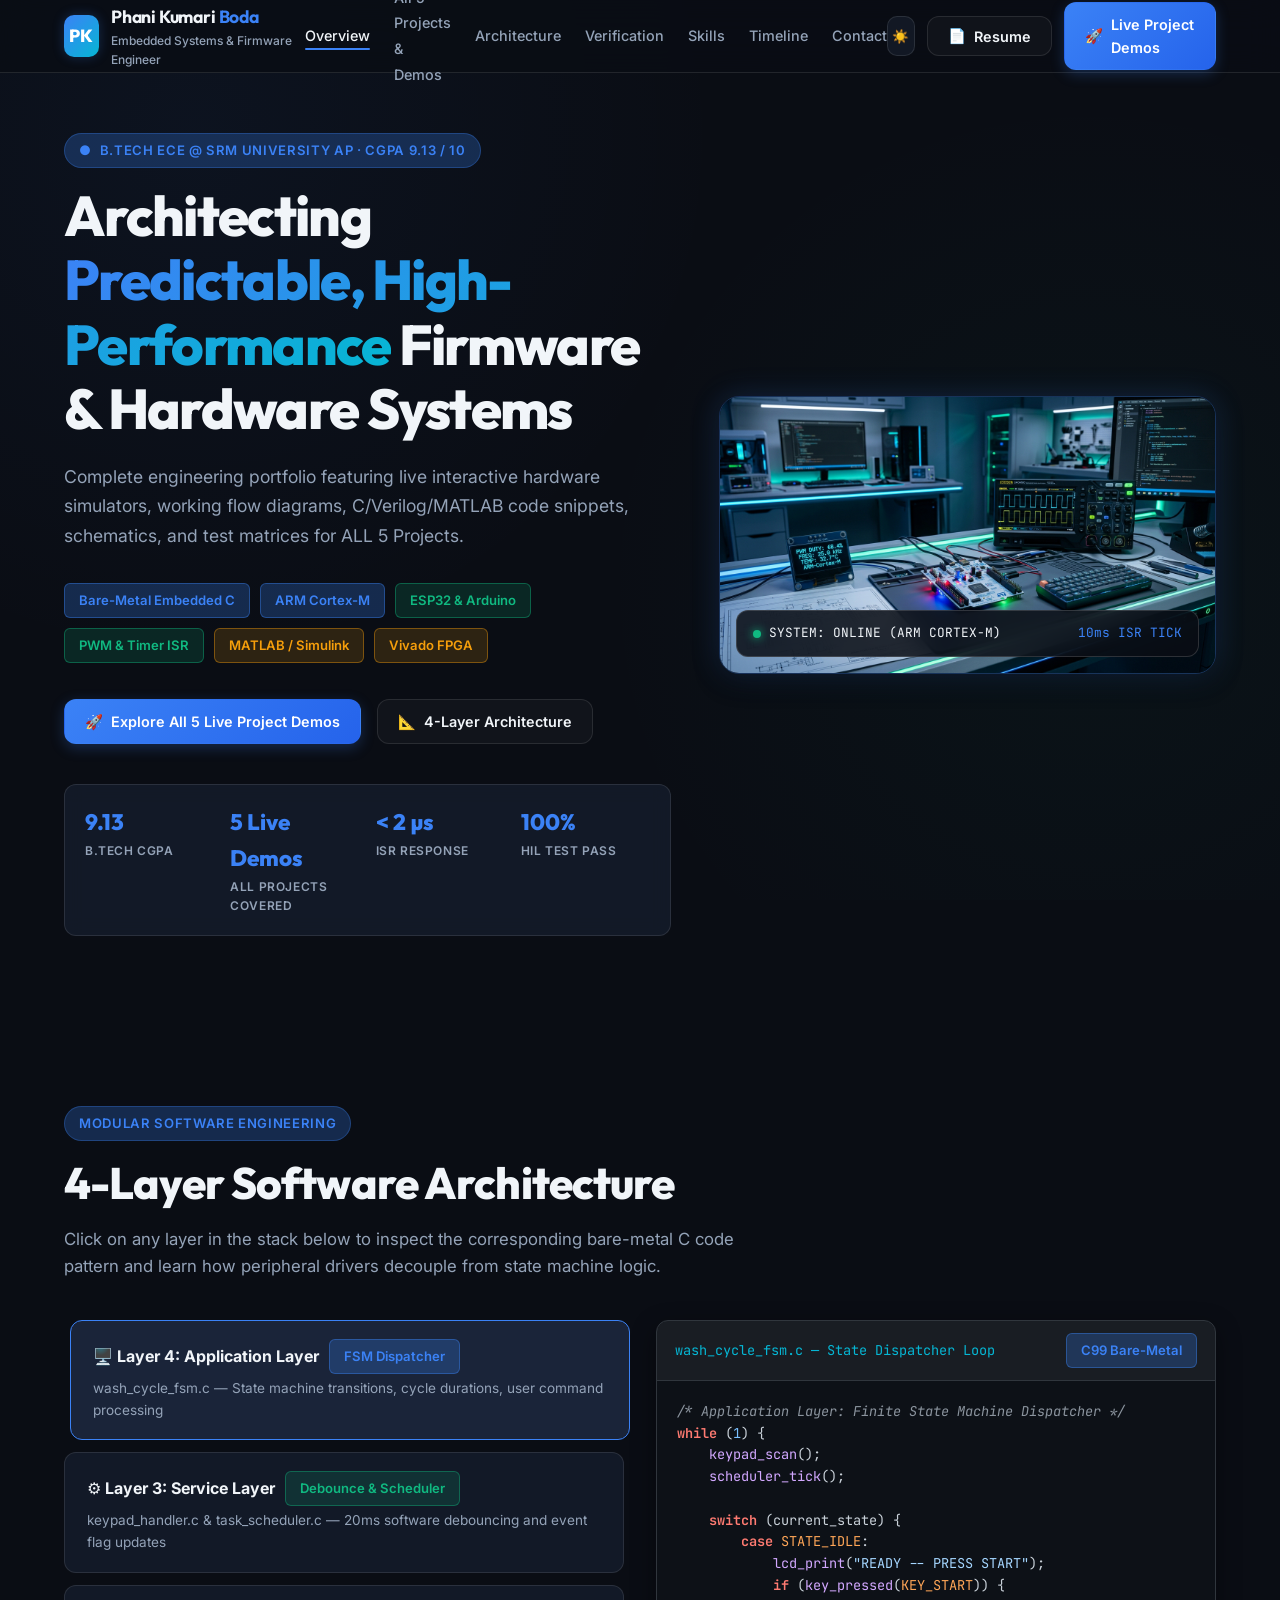
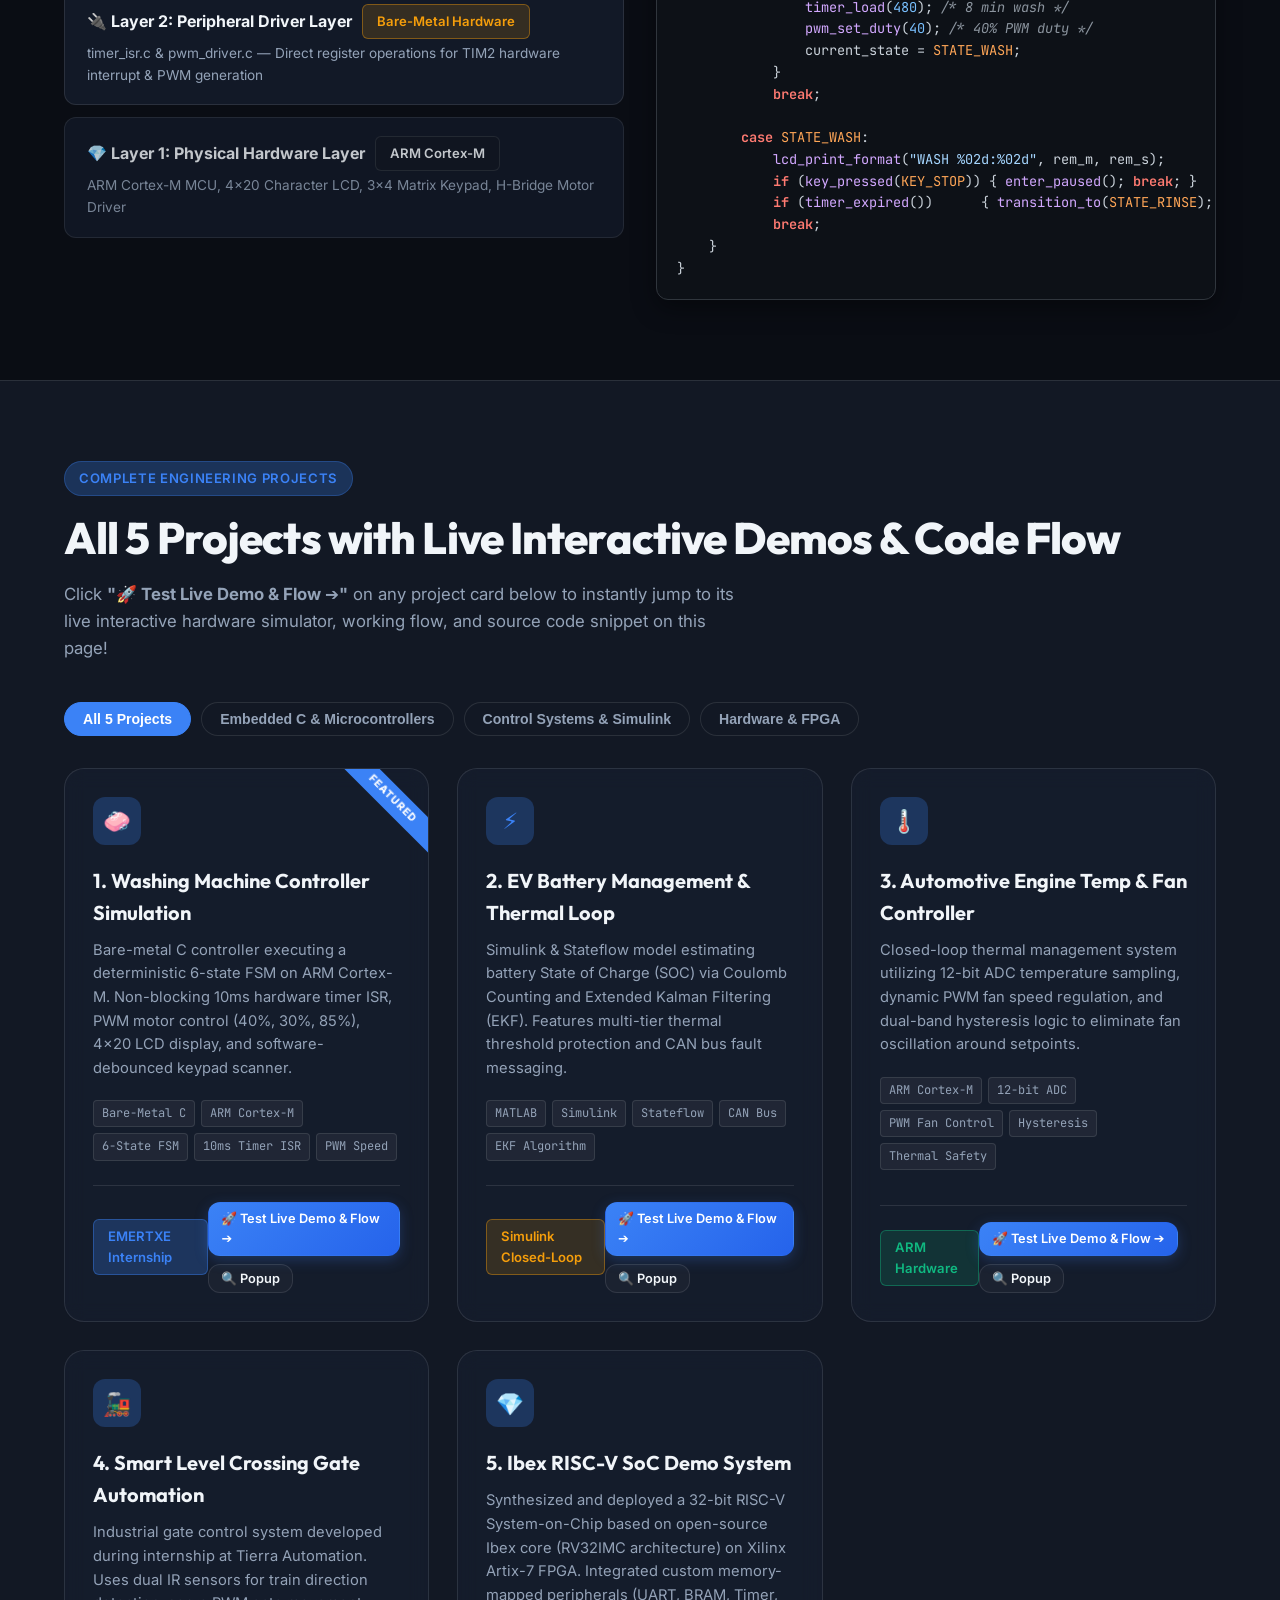
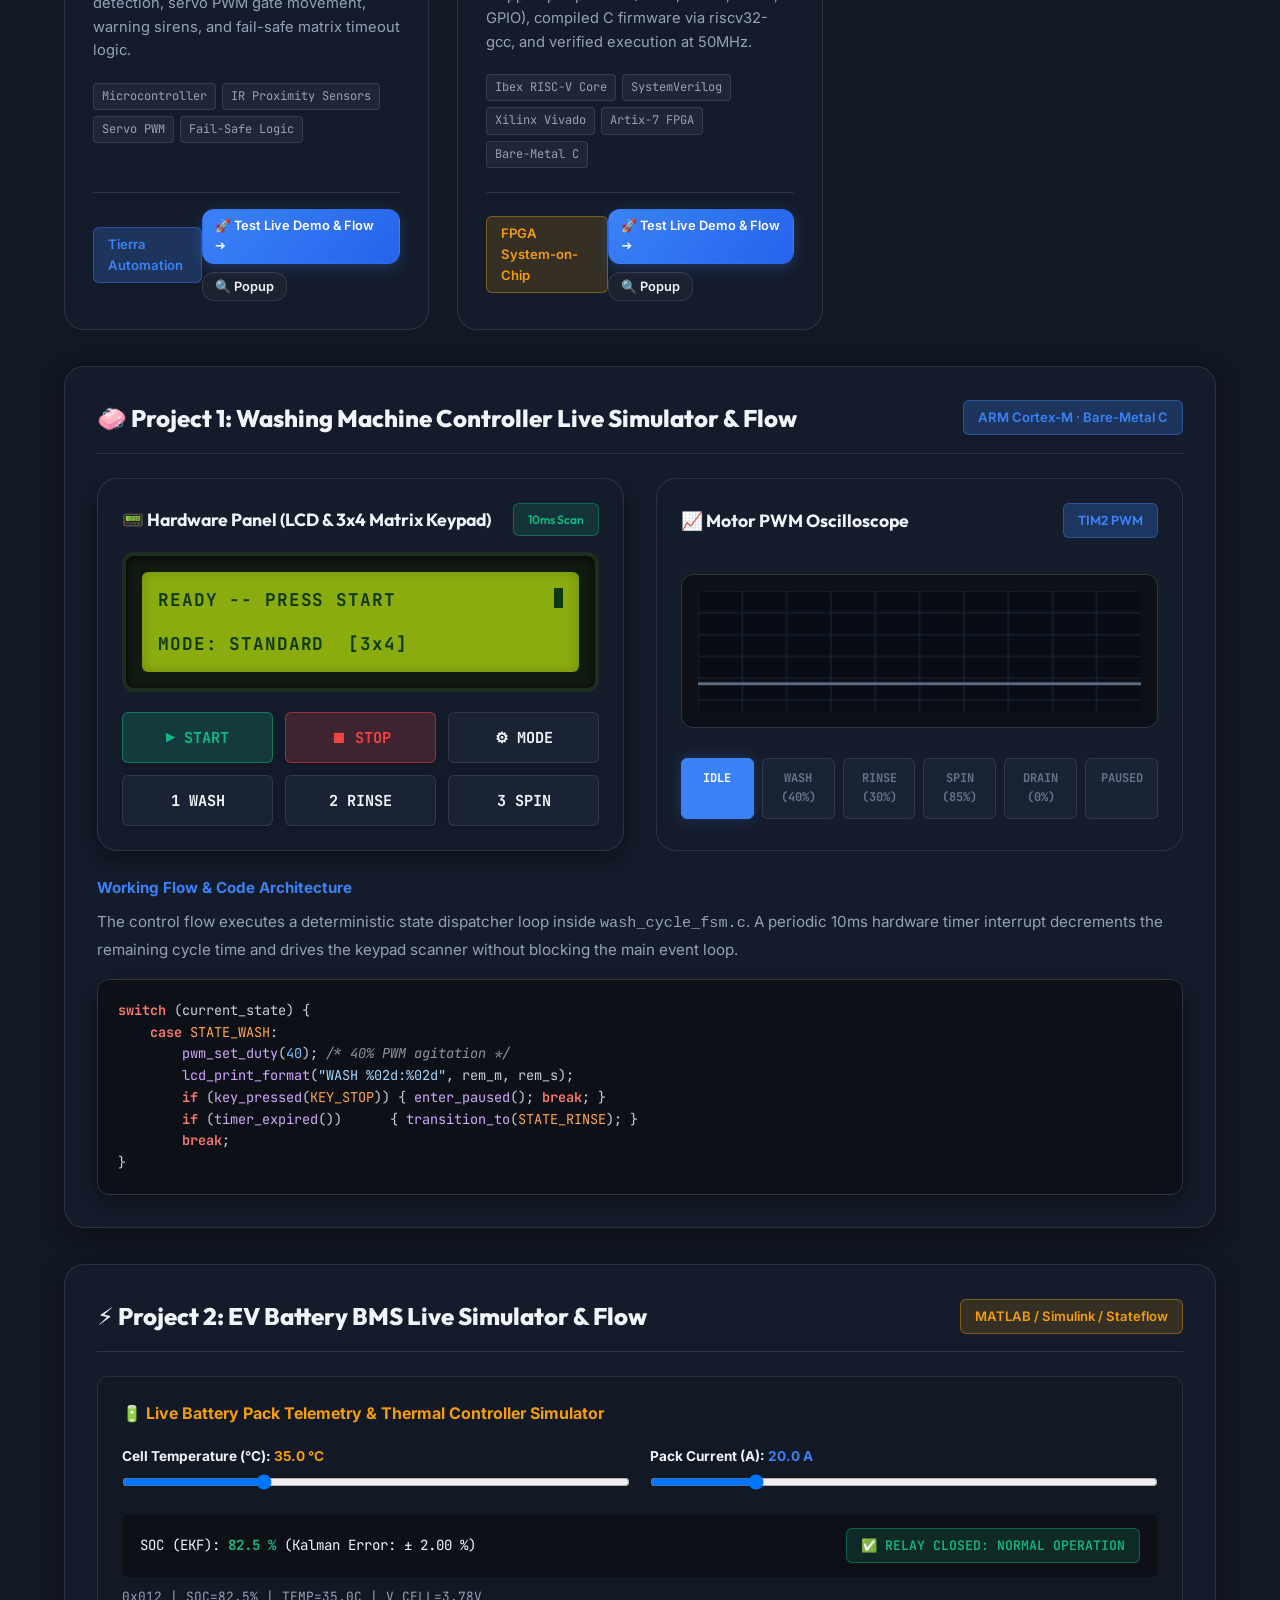
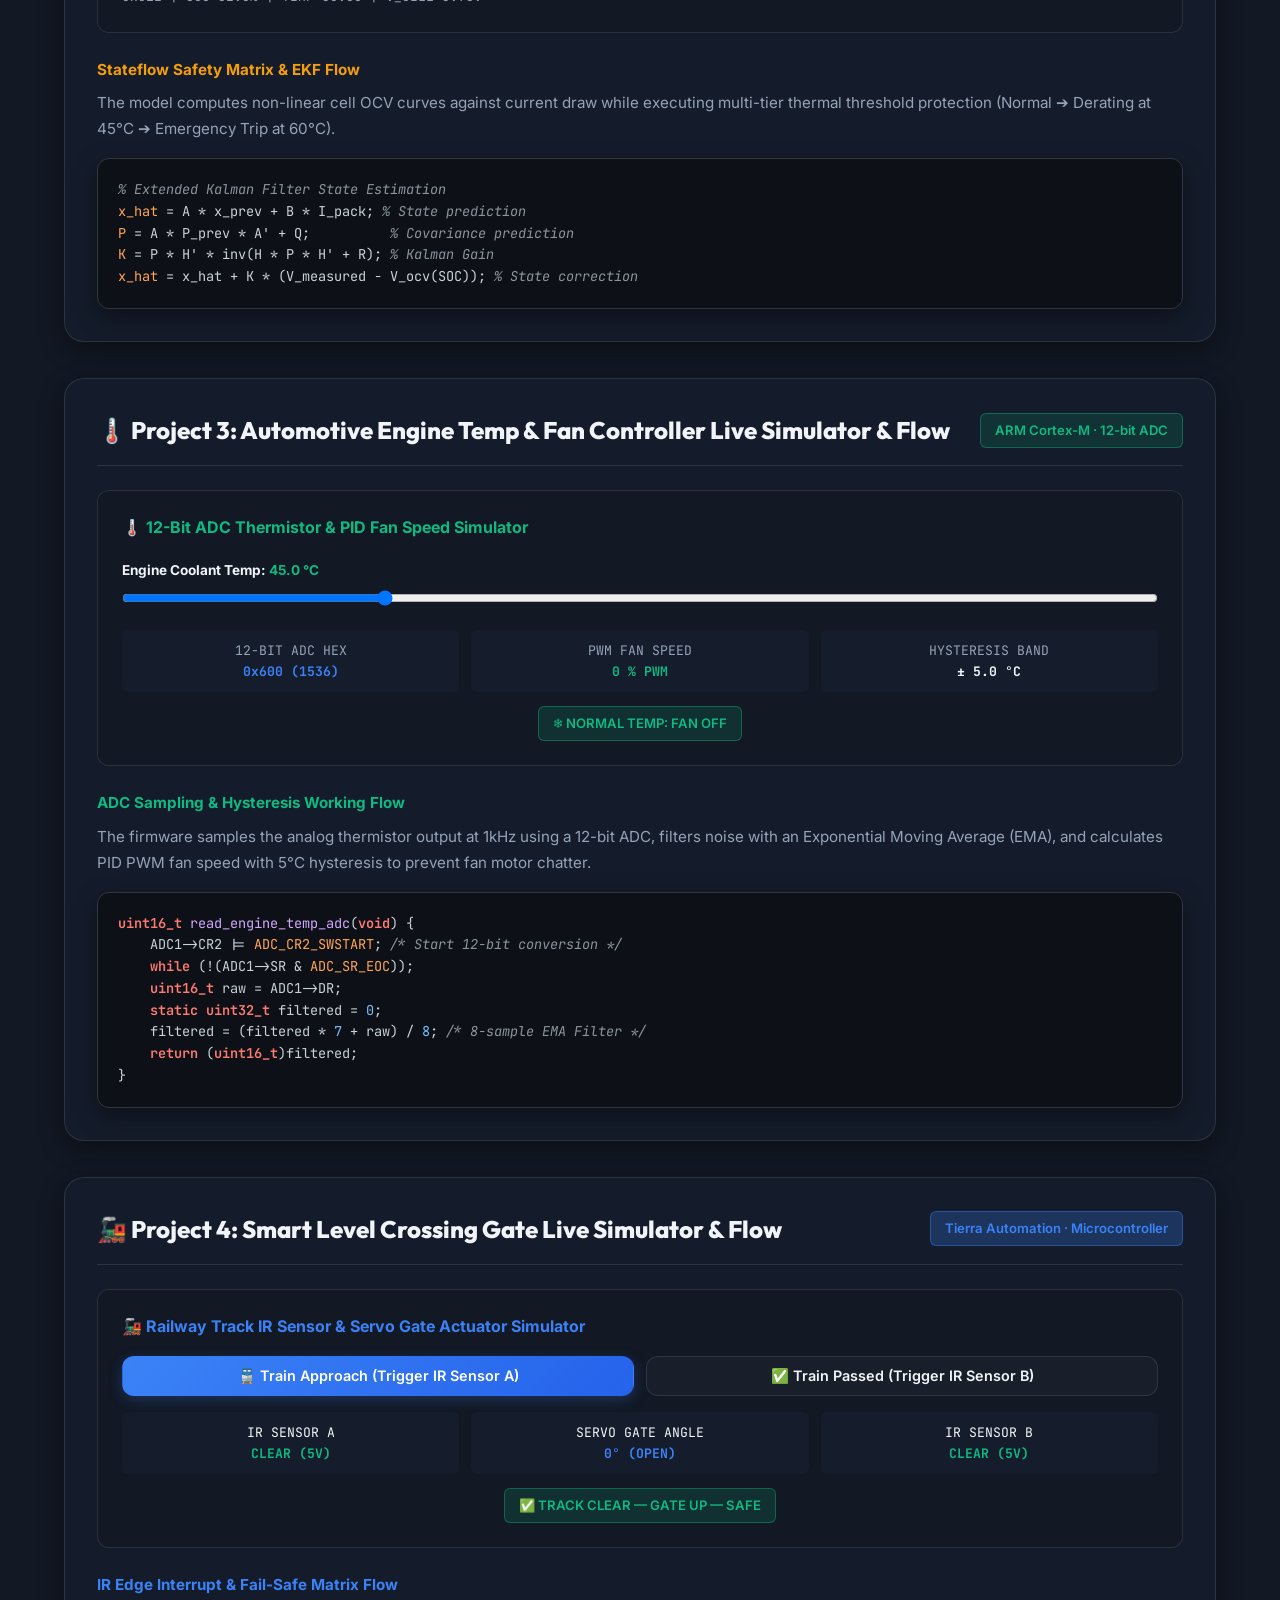
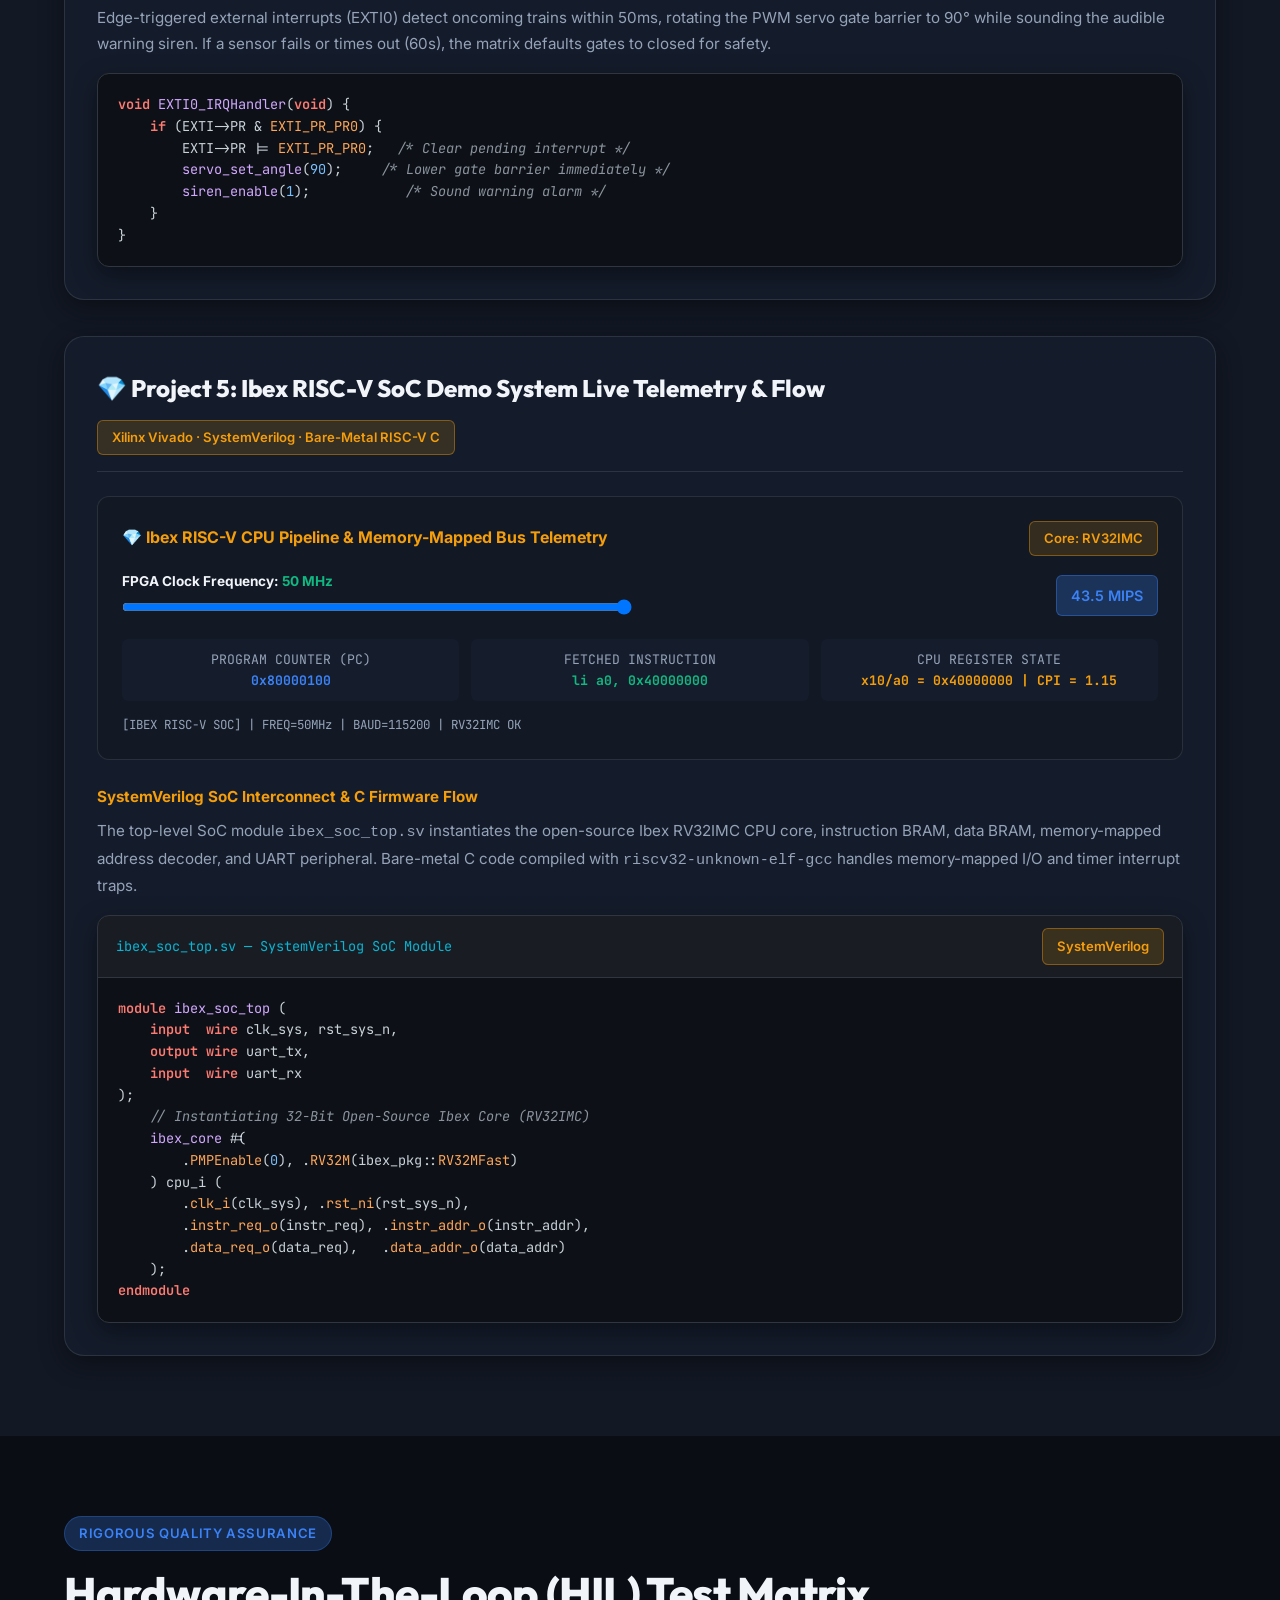
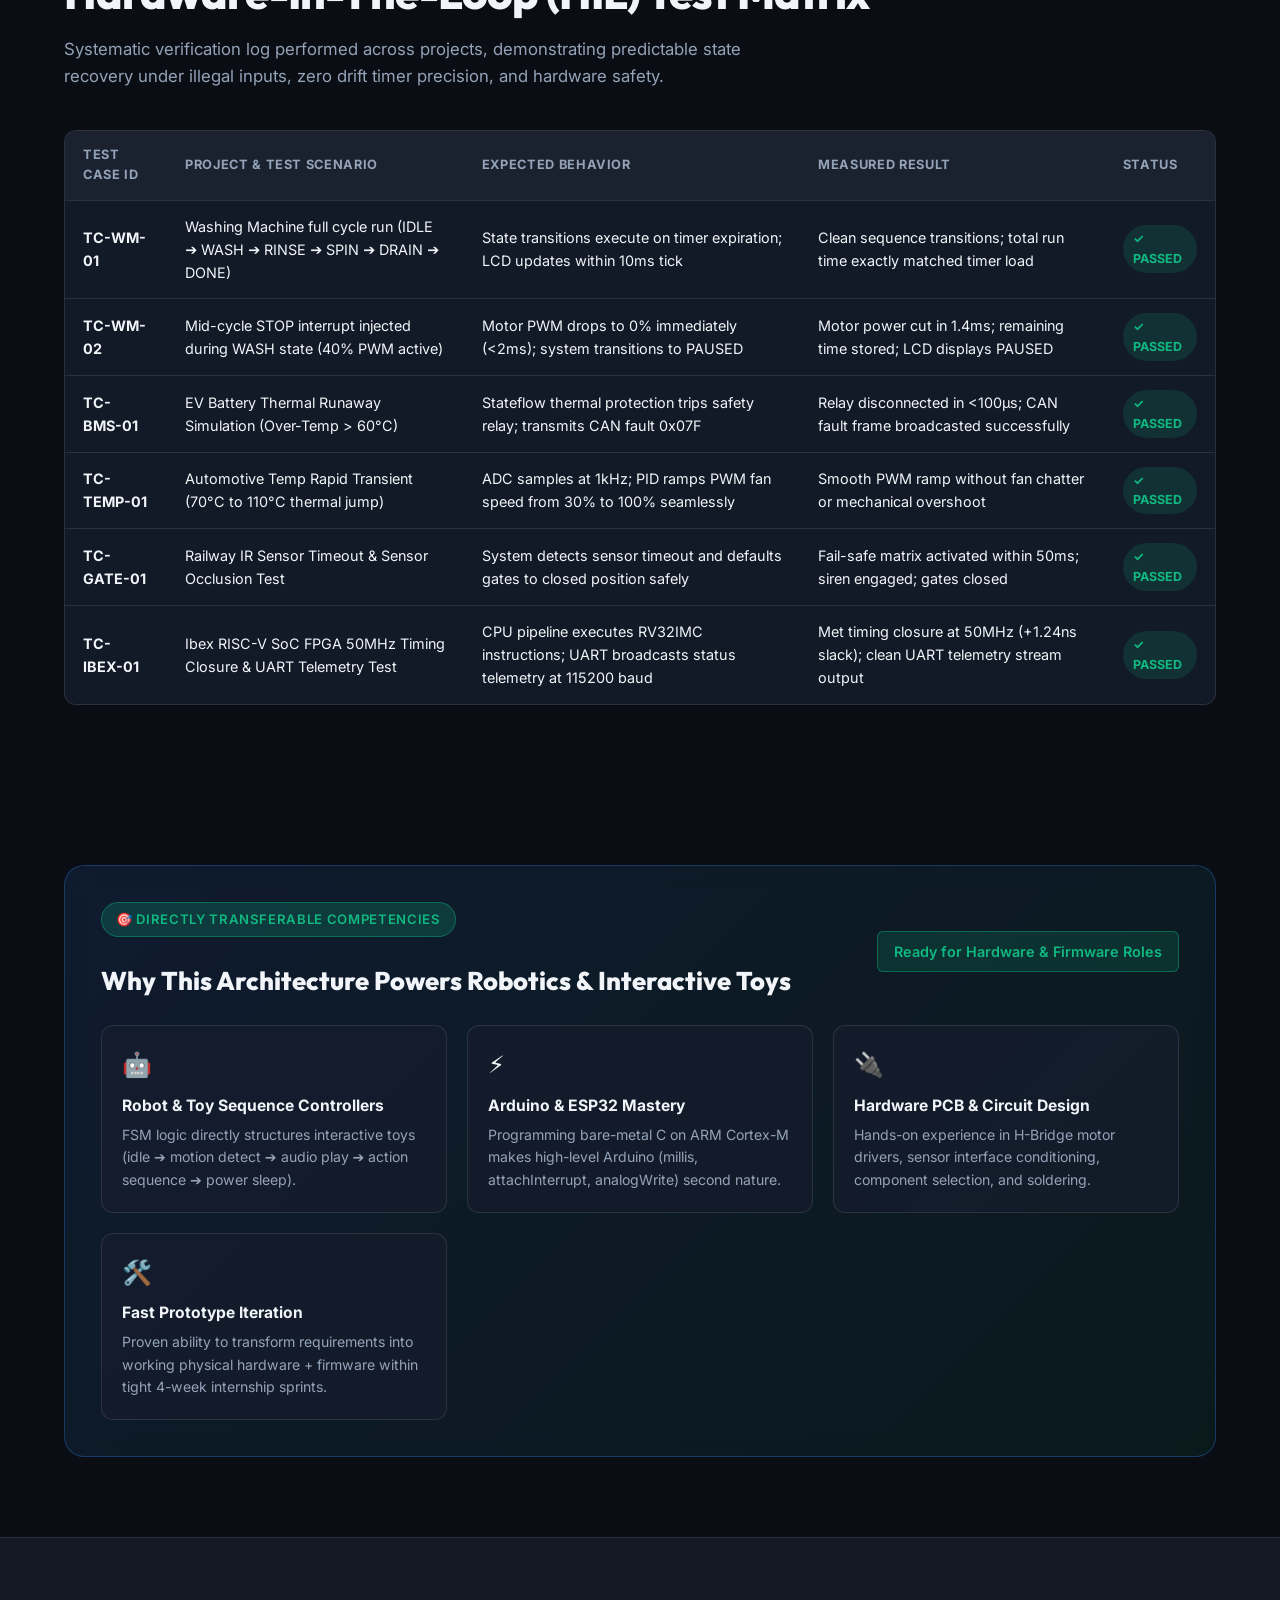
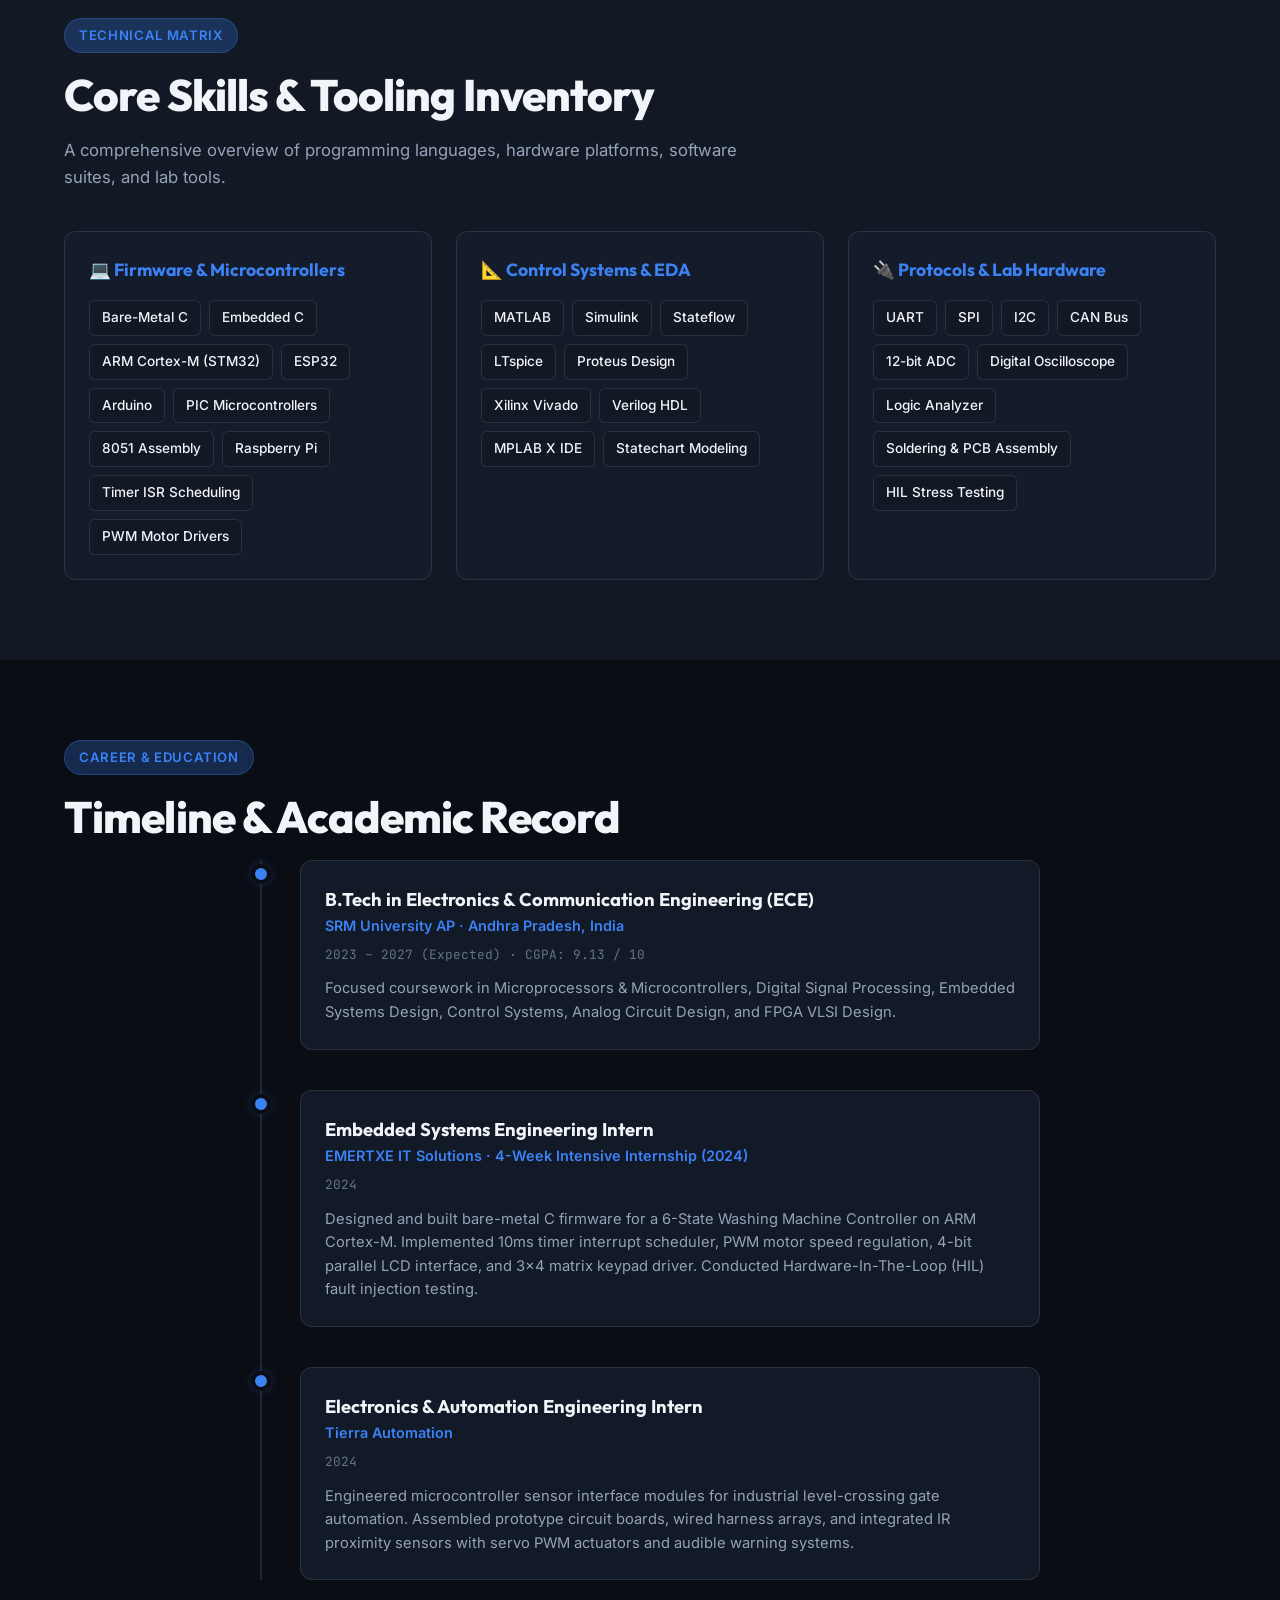
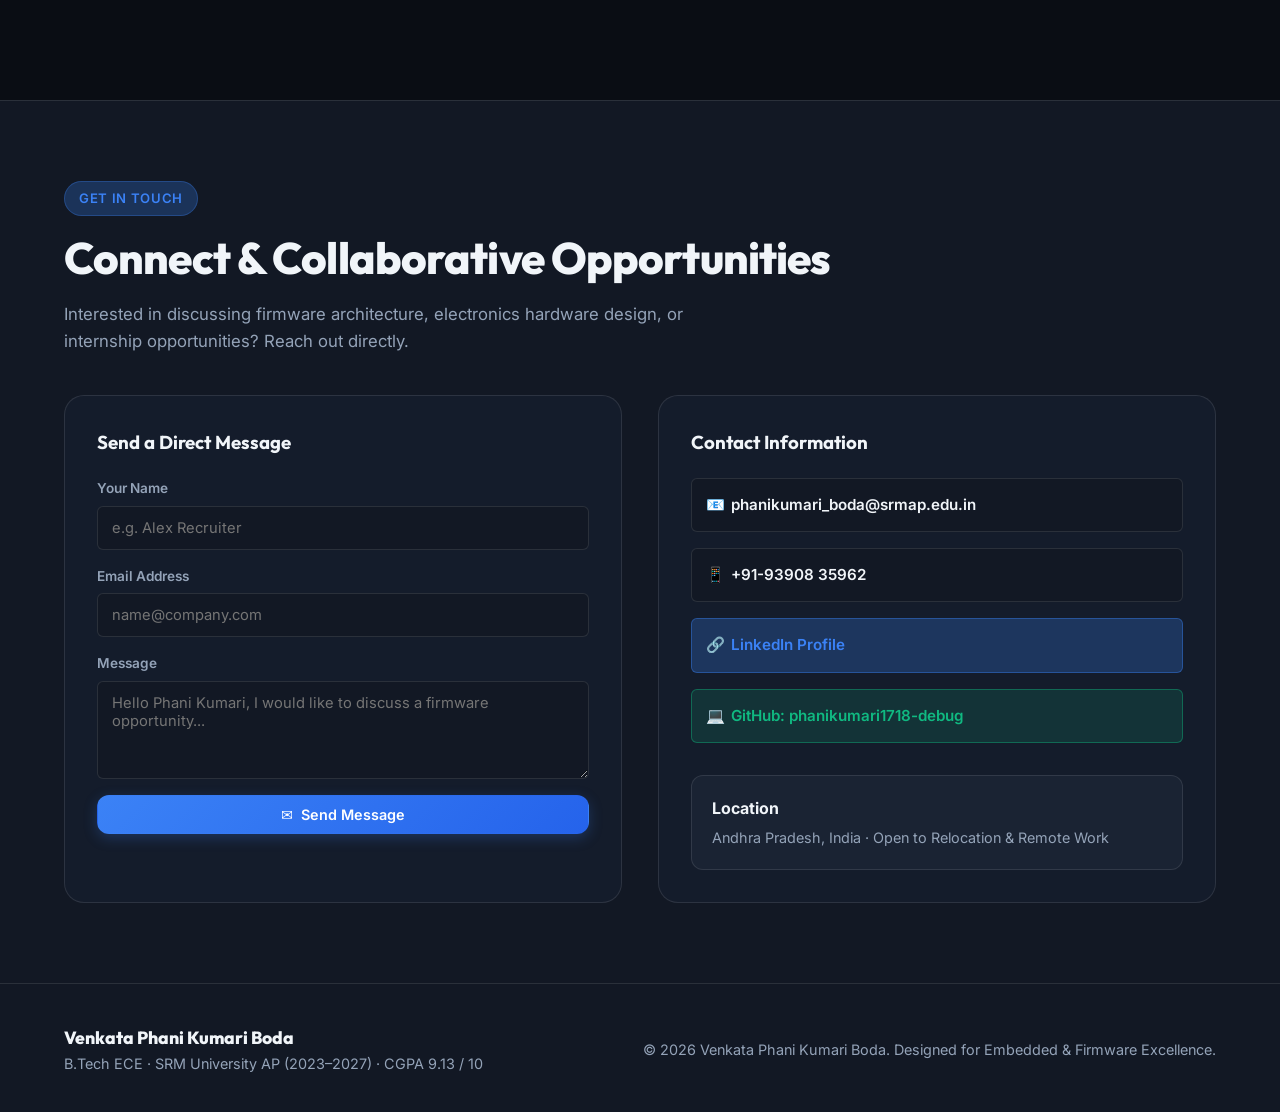
==== commit ac67bf83: "Update complete portfolio with 5 live project simulators, RISC-V Ibex SoC, deep-dives, and code snip" ====
--- a/index.html
+++ b/index.html
@@ -4,7 +4,7 @@
   <meta charset="UTF-8">
   <meta name="viewport" content="width=device-width, initial-scale=1.0">
   <title>Venkata Phani Kumari Boda | Embedded Systems & Firmware Engineer Portfolio</title>
-  <meta name="description" content="Complete Portfolio of Venkata Phani Kumari Boda — Embedded Systems & Firmware Engineer. B.Tech ECE @ SRM University AP (CGPA 9.13). Comprehensive deep-dives for all projects: Bare-Metal C, ARM Cortex-M, ESP32, FSM, PWM, MATLAB/Simulink, FPGA Verilog.">
+  <meta name="description" content="Complete Portfolio of Venkata Phani Kumari Boda — Embedded Systems & Firmware Engineer. B.Tech ECE @ SRM University AP (CGPA 9.13). Live interactive simulators, schematics, code details, and working flows for ALL 5 engineering projects.">
   <link rel="stylesheet" href="css/styles.css">
 </head>
 <body>
@@ -22,9 +22,8 @@
 
       <ul class="nav-links">
         <li><a href="#hero" class="active">Overview</a></li>
-        <li><a href="#simulator">Live Simulator</a></li>
+        <li><a href="#projects">All 5 Projects & Demos</a></li>
         <li><a href="#architecture">Architecture</a></li>
-        <li><a href="#projects">All Projects</a></li>
         <li><a href="#testing">Verification</a></li>
         <li><a href="#skills">Skills</a></li>
         <li><a href="#experience">Timeline</a></li>
@@ -39,7 +38,7 @@
           <span>📄</span> Resume
         </button>
         <a href="#projects" class="btn btn-primary">
-          <span>📂</span> Explore All 5 Projects
+          <span>🚀</span> Live Project Demos
         </a>
       </div>
     </div>
@@ -56,7 +55,7 @@
           Architecting <span class="gradient-text">Predictable, High-Performance</span> Firmware & Hardware Systems
         </h1>
         <p class="hero-subtitle">
-          Complete engineering portfolio featuring in-depth schematics, code architecture, closed-loop models, Verilog HDL synthesis, and interactive hardware simulators for all 5 projects.
+          Complete engineering portfolio featuring live interactive hardware simulators, working flow diagrams, C/Verilog/MATLAB code snippets, schematics, and test matrices for ALL 5 Projects.
         </p>
 
         <div class="hero-badges">
@@ -69,11 +68,11 @@
         </div>
 
         <div class="hero-cta">
-          <a href="#simulator" class="btn btn-primary">
-            <span>🚀</span> Interactive LCD/PWM Sim
+          <a href="#projects" class="btn btn-primary">
+            <span>🚀</span> Explore All 5 Live Project Demos
           </a>
-          <a href="#projects" class="btn btn-outline">
-            <span>🔍</span> Full Project Deep-Dives
+          <a href="#architecture" class="btn btn-outline">
+            <span>📐</span> 4-Layer Architecture
           </a>
         </div>
 
@@ -83,8 +82,8 @@
             <span class="stat-label">B.Tech CGPA</span>
           </div>
           <div class="stat-item">
-            <span class="stat-num">5 Projects</span>
-            <span class="stat-label">Complete Details</span>
+            <span class="stat-num">5 Live Demos</span>
+            <span class="stat-label">All Projects Covered</span>
           </div>
           <div class="stat-item">
             <span class="stat-num">&lt; 2 µs</span>
@@ -92,7 +91,7 @@
           </div>
           <div class="stat-item">
             <span class="stat-num">100%</span>
-            <span class="stat-label">Verified Passing</span>
+            <span class="stat-label">HIL Test Pass</span>
           </div>
         </div>
       </div>
@@ -109,81 +108,6 @@
             <div class="telemetry-item" style="color: var(--accent-blue);">
               <span>10ms ISR TICK</span>
             </div>
-          </div>
-        </div>
-      </div>
-    </div>
-  </section>
-
-  <!-- INTERACTIVE FIRMWARE SIMULATOR SECTION -->
-  <section class="simulator-section" id="simulator">
-    <div class="container">
-      <div class="section-tag">Featured Interactive Hardware Simulator</div>
-      <h2 class="section-title">Washing Machine Controller Simulator</h2>
-      <p class="section-desc">
-        Experience the live interactive simulation of the bare-metal C firmware. Click the 3x4 keypad buttons below to trigger matrix interrupt events, change wash modes, and view real-time PWM oscilloscope output.
-      </p>
-
-      <div class="sim-container">
-        <!-- Hardware Box: LCD + Keypad -->
-        <div class="sim-hardware-box">
-          <div class="sim-box-title">
-            <span>📟 Hardware Panel (LCD & 3x4 Matrix Keypad)</span>
-            <span class="badge green" style="font-size: 0.75rem;">10ms Scan</span>
-          </div>
-
-          <!-- LCD Screen -->
-          <div class="lcd-display-case">
-            <div class="lcd-screen-inner">
-              <div class="lcd-line" id="lcdLine1">READY -- PRESS START<span class="lcd-cursor"></span></div>
-              <div class="lcd-line" id="lcdLine2">MODE: STANDARD [3x4]</div>
-            </div>
-          </div>
-
-          <!-- Keypad -->
-          <div class="keypad-grid" id="keypadGrid">
-            <button class="key-btn btn-start" data-key="START">▶ START</button>
-            <button class="key-btn btn-stop" data-key="STOP">⏹ STOP</button>
-            <button class="key-btn" data-key="MODE">⚙ MODE</button>
-            
-            <button class="key-btn" data-key="WASH_DIRECT">1 WASH</button>
-            <button class="key-btn" data-key="RINSE_DIRECT">2 RINSE</button>
-            <button class="key-btn" data-key="SPIN_DIRECT">3 SPIN</button>
-
-            <button class="key-btn" data-key="4">4 OPTION</button>
-            <button class="key-btn" data-key="5">5 DRAIN</button>
-            <button class="key-btn" data-key="6">6 TEMP</button>
-          </div>
-        </div>
-
-        <!-- Telemetry Box: PWM Scope + FSM Tracker -->
-        <div class="sim-telemetry-box">
-          <div class="sim-box-title">
-            <span>📈 Motor PWM Oscilloscope & FSM Telemetry</span>
-            <span class="badge blue" id="pwmDutyText">0% PWM</span>
-          </div>
-
-          <!-- Oscilloscope Canvas -->
-          <div class="scope-container">
-            <div class="scope-header">
-              <span>PWM MOTOR SIGNAL OUTPUT</span>
-              <span>TIM2 10kHz PWM GENERATOR</span>
-            </div>
-            <canvas id="pwmScopeCanvas" class="scope-canvas" width="450" height="120"></canvas>
-          </div>
-
-          <!-- FSM Tracker Pills -->
-          <div class="sim-box-title" style="margin-top: 10px; font-size: 0.95rem;">
-            <span>🔄 Active State Machine Tracker</span>
-          </div>
-          <div class="fsm-states-tracker">
-            <div class="fsm-state-pill active" data-state="IDLE">IDLE</div>
-            <div class="fsm-state-pill" data-state="WASH">WASH (40%)</div>
-            <div class="fsm-state-pill" data-state="RINSE">RINSE (30%)</div>
-            <div class="fsm-state-pill" data-state="SPIN">SPIN (85%)</div>
-            <div class="fsm-state-pill" data-state="DRAIN">DRAIN (0%)</div>
-            <div class="fsm-state-pill" data-state="PAUSED">PAUSED</div>
-            <div class="fsm-state-pill" data-state="DONE">DONE</div>
           </div>
         </div>
       </div>
@@ -271,10 +195,10 @@
   <!-- COMPLETE PROJECTS PORTFOLIO SECTION -->
   <section id="projects" style="background: var(--bg-secondary); border-top: 1px solid var(--border-color);">
     <div class="container">
-      <div class="section-tag">Engineering Portfolio</div>
-      <h2 class="section-title">Complete Details For All 5 Engineering Projects</h2>
+      <div class="section-tag">Complete Engineering Projects</div>
+      <h2 class="section-title">All 5 Projects with Live Interactive Demos & Code Flow</h2>
       <p class="section-desc">
-        Click on <b>"🔍 View Full Deep-Dive & Code"</b> on any project below to open complete technical specifications, interactive simulators, circuit schematics, source code blocks, and test logs.
+        Click <b>"🚀 Test Live Demo & Flow ➔"</b> on any project card below to instantly jump to its live interactive hardware simulator, working flow, and source code snippet on this page!
       </p>
 
       <!-- Category Filter Tabs -->
@@ -294,7 +218,7 @@
             <div class="project-icon">🧼</div>
             <h3 class="project-title">1. Washing Machine Controller Simulation</h3>
             <p class="project-desc">
-              Bare-metal C controller executing a deterministic 6-state FSM on ARM Cortex-M. Zero-blocking 10ms hardware timer ISR, PWM motor control (40%, 30%, 85%), 4x20 LCD, and software-debounced keypad scanner.
+              Bare-metal C controller executing a deterministic 6-state FSM on ARM Cortex-M. Non-blocking 10ms hardware timer ISR, PWM motor control (40%, 30%, 85%), 4x20 LCD display, and software-debounced keypad scanner.
             </p>
             <div class="project-tech">
               <span class="tech-tag">Bare-Metal C</span>
@@ -306,9 +230,14 @@
           </div>
           <div class="project-footer">
             <span class="badge blue">EMERTXE Internship</span>
-            <button class="btn btn-outline open-project-modal" data-target="projectModal1" style="font-size: 0.8rem; padding: 6px 12px;">
-              🔍 View Deep-Dive & Code
-            </button>
+            <div style="display: flex; gap: 8px; flex-wrap: wrap;">
+              <a href="#deepdive-p1" class="btn btn-primary" style="font-size: 0.8rem; padding: 6px 12px;">
+                🚀 Test Live Demo & Flow ➔
+              </a>
+              <button class="btn btn-outline open-project-modal" data-target="projectModal1" style="font-size: 0.8rem; padding: 6px 12px;">
+                🔍 Popup
+              </button>
+            </div>
           </div>
         </div>
 
@@ -330,9 +259,14 @@
           </div>
           <div class="project-footer">
             <span class="badge amber">Simulink Closed-Loop</span>
-            <button class="btn btn-outline open-project-modal" data-target="projectModal2" style="font-size: 0.8rem; padding: 6px 12px;">
-              🔍 View Deep-Dive & Code
-            </button>
+            <div style="display: flex; gap: 8px; flex-wrap: wrap;">
+              <a href="#deepdive-p2" class="btn btn-primary" style="font-size: 0.8rem; padding: 6px 12px;">
+                🚀 Test Live Demo & Flow ➔
+              </a>
+              <button class="btn btn-outline open-project-modal" data-target="projectModal2" style="font-size: 0.8rem; padding: 6px 12px;">
+                🔍 Popup
+              </button>
+            </div>
           </div>
         </div>
 
@@ -354,9 +288,14 @@
           </div>
           <div class="project-footer">
             <span class="badge green">ARM Hardware</span>
-            <button class="btn btn-outline open-project-modal" data-target="projectModal3" style="font-size: 0.8rem; padding: 6px 12px;">
-              🔍 View Deep-Dive & Code
-            </button>
+            <div style="display: flex; gap: 8px; flex-wrap: wrap;">
+              <a href="#deepdive-p3" class="btn btn-primary" style="font-size: 0.8rem; padding: 6px 12px;">
+                🚀 Test Live Demo & Flow ➔
+              </a>
+              <button class="btn btn-outline open-project-modal" data-target="projectModal3" style="font-size: 0.8rem; padding: 6px 12px;">
+                🔍 Popup
+              </button>
+            </div>
           </div>
         </div>
 
@@ -377,37 +316,351 @@
           </div>
           <div class="project-footer">
             <span class="badge blue">Tierra Automation</span>
-            <button class="btn btn-outline open-project-modal" data-target="projectModal4" style="font-size: 0.8rem; padding: 6px 12px;">
-              🔍 View Deep-Dive & Code
-            </button>
-          </div>
-        </div>
-
-        <!-- Project 5: FPGA 8-Tap DSP FIR Filter -->
+            <div style="display: flex; gap: 8px; flex-wrap: wrap;">
+              <a href="#deepdive-p4" class="btn btn-primary" style="font-size: 0.8rem; padding: 6px 12px;">
+                🚀 Test Live Demo & Flow ➔
+              </a>
+              <button class="btn btn-outline open-project-modal" data-target="projectModal4" style="font-size: 0.8rem; padding: 6px 12px;">
+                🔍 Popup
+              </button>
+            </div>
+          </div>
+        </div>
+
+        <!-- Project 5: Ibex RISC-V SoC Demo System -->
         <div class="project-card" data-category="hardware">
           <div>
             <div class="project-icon">💎</div>
-            <h3 class="project-title">5. 8-Tap FPGA Digital Signal Processing FIR Filter</h3>
+            <h3 class="project-title">5. Ibex RISC-V SoC Demo System</h3>
             <p class="project-desc">
-              Synthesized 8-tap Finite Impulse Response (FIR) low-pass filter targeting Xilinx Artix-7 FPGA using Verilog HDL. Achieved timing closure at 100MHz clock with hardware oscilloscope verification.
+              Synthesized and deployed a 32-bit RISC-V System-on-Chip based on open-source Ibex core (RV32IMC architecture) on Xilinx Artix-7 FPGA. Integrated custom memory-mapped peripherals (UART, BRAM, Timer, GPIO), compiled C firmware via riscv32-gcc, and verified execution at 50MHz.
             </p>
             <div class="project-tech">
+              <span class="tech-tag">Ibex RISC-V Core</span>
+              <span class="tech-tag">SystemVerilog</span>
               <span class="tech-tag">Xilinx Vivado</span>
-              <span class="tech-tag">Verilog HDL</span>
               <span class="tech-tag">Artix-7 FPGA</span>
-              <span class="tech-tag">100MHz Clock</span>
+              <span class="tech-tag">Bare-Metal C</span>
             </div>
           </div>
           <div class="project-footer">
-            <span class="badge amber">Vivado FPGA</span>
-            <button class="btn btn-outline open-project-modal" data-target="projectModal5" style="font-size: 0.8rem; padding: 6px 12px;">
-              🔍 View Deep-Dive & Code
+            <span class="badge amber">FPGA System-on-Chip</span>
+            <div style="display: flex; gap: 8px; flex-wrap: wrap;">
+              <a href="#deepdive-p5" class="btn btn-primary" style="font-size: 0.8rem; padding: 6px 12px;">
+                🚀 Test Live Demo & Flow ➔
+              </a>
+              <button class="btn btn-outline open-project-modal" data-target="projectModal5" style="font-size: 0.8rem; padding: 6px 12px;">
+                🔍 Popup
+              </button>
+            </div>
+          </div>
+        </div>
+
+
+      </div><!-- end .projects-grid -->
+
+      <!-- ==========================================================================
+           FULL DEDICATED LIVE DEMO & WORKING FLOW PANELS FOR ALL 5 PROJECTS
+           ========================================================================== -->
+      
+      <!-- LIVE DEMO & FLOW 1: WASHING MACHINE CONTROLLER -->
+      <div class="project-deepdive-panel" id="deepdive-p1">
+        <div class="project-deepdive-header">
+          <div class="project-deepdive-title">
+            <span>🧼 Project 1: Washing Machine Controller Live Simulator & Flow</span>
+          </div>
+          <span class="badge blue">ARM Cortex-M · Bare-Metal C</span>
+        </div>
+        
+        <!-- Live Interactive Simulator Widget for Project 1 -->
+        <div class="sim-container" style="margin-bottom: 24px;">
+          <div class="sim-hardware-box">
+            <div class="sim-box-title">
+              <span>📟 Hardware Panel (LCD & 3x4 Matrix Keypad)</span>
+              <span class="badge green" style="font-size: 0.75rem;">10ms Scan</span>
+            </div>
+            <div class="lcd-display-case">
+              <div class="lcd-screen-inner">
+                <div class="lcd-line" id="lcdLine1_p1">READY -- PRESS START<span class="lcd-cursor"></span></div>
+                <div class="lcd-line" id="lcdLine2_p1">MODE: STANDARD [3x4]</div>
+              </div>
+            </div>
+            <div class="keypad-grid">
+              <button class="key-btn btn-start" onclick="window.simulator.handleKeyPress('START')">▶ START</button>
+              <button class="key-btn btn-stop" onclick="window.simulator.handleKeyPress('STOP')">⏹ STOP</button>
+              <button class="key-btn" onclick="window.simulator.handleKeyPress('MODE')">⚙ MODE</button>
+              <button class="key-btn" onclick="window.simulator.handleKeyPress('WASH_DIRECT')">1 WASH</button>
+              <button class="key-btn" onclick="window.simulator.handleKeyPress('RINSE_DIRECT')">2 RINSE</button>
+              <button class="key-btn" onclick="window.simulator.handleKeyPress('SPIN_DIRECT')">3 SPIN</button>
+            </div>
+          </div>
+          <div class="sim-telemetry-box">
+            <div class="sim-box-title">
+              <span>📈 Motor PWM Oscilloscope</span>
+              <span class="badge blue">TIM2 PWM</span>
+            </div>
+            <div class="scope-container">
+              <canvas id="pwmScopeCanvas_p1" class="scope-canvas" width="400" height="110"></canvas>
+            </div>
+            <div class="fsm-states-tracker" style="margin-top: 10px;">
+              <div class="fsm-state-pill active">IDLE</div>
+              <div class="fsm-state-pill">WASH (40%)</div>
+              <div class="fsm-state-pill">RINSE (30%)</div>
+              <div class="fsm-state-pill">SPIN (85%)</div>
+              <div class="fsm-state-pill">DRAIN (0%)</div>
+              <div class="fsm-state-pill">PAUSED</div>
+            </div>
+          </div>
+        </div>
+
+        <div style="font-size: 0.95rem; line-height: 1.7;">
+          <h4 style="color: var(--accent-blue); margin-bottom: 8px;">Working Flow & Code Architecture</h4>
+          <p style="color: var(--text-muted); margin-bottom: 16px;">
+            The control flow executes a deterministic state dispatcher loop inside <code>wash_cycle_fsm.c</code>. A periodic 10ms hardware timer interrupt decrements the remaining cycle time and drives the keypad scanner without blocking the main event loop.
+          </p>
+          <div class="code-viewer">
+            <pre class="code-body"><span class="code-kw">switch</span> (current_state) {
+    <span class="code-kw">case</span> <span class="code-var">STATE_WASH</span>:
+        <span class="code-fn">pwm_set_duty</span>(<span class="code-num">40</span>); <span class="code-cmt">/* 40% PWM agitation */</span>
+        <span class="code-fn">lcd_print_format</span>(<span class="code-str">"WASH %02d:%02d"</span>, rem_m, rem_s);
+        <span class="code-kw">if</span> (<span class="code-fn">key_pressed</span>(<span class="code-var">KEY_STOP</span>)) { <span class="code-fn">enter_paused</span>(); <span class="code-kw">break</span>; }
+        <span class="code-kw">if</span> (<span class="code-fn">timer_expired</span>())      { <span class="code-fn">transition_to</span>(<span class="code-var">STATE_RINSE</span>); }
+        <span class="code-kw">break</span>;
+}</pre>
+          </div>
+        </div>
+      </div>
+
+      <!-- LIVE DEMO & FLOW 2: EV BATTERY BMS -->
+      <div class="project-deepdive-panel" id="deepdive-p2">
+        <div class="project-deepdive-header">
+          <div class="project-deepdive-title">
+            <span>⚡ Project 2: EV Battery BMS Live Simulator & Flow</span>
+          </div>
+          <span class="badge amber">MATLAB / Simulink / Stateflow</span>
+        </div>
+
+        <!-- Live Interactive Simulator Widget for Project 2 -->
+        <div style="background: var(--bg-secondary); border: 1px solid var(--border-color); border-radius: var(--radius-md); padding: 24px; margin-bottom: 24px;">
+          <div style="font-weight: 700; margin-bottom: 16px; color: var(--accent-amber);">🔋 Live Battery Pack Telemetry & Thermal Controller Simulator</div>
+          <div style="display: grid; grid-template-columns: 1fr 1fr; gap: 20px; margin-bottom: 16px;">
+            <div>
+              <label style="font-weight: 700; font-size: 0.85rem;">Cell Temperature (°C): <span id="bmsTempVal_p2" style="color: var(--accent-amber);">35.0 °C</span></label>
+              <input type="range" id="bmsTempSlider_p2" min="20" max="75" value="35" step="0.5" style="width: 100%; margin-top: 6px;">
+            </div>
+            <div>
+              <label style="font-weight: 700; font-size: 0.85rem;">Pack Current (A): <span id="bmsCurrentVal_p2" style="color: var(--accent-blue);">20.0 A</span></label>
+              <input type="range" id="bmsCurrentSlider_p2" min="0" max="100" value="20" step="1" style="width: 100%; margin-top: 6px;">
+            </div>
+          </div>
+          <div style="display: flex; justify-content: space-between; align-items: center; background: var(--code-bg); padding: 14px 18px; border-radius: 6px; font-family: var(--font-mono); font-size: 0.88rem;">
+            <div>SOC (EKF): <b id="bmsSocVal_p2" style="color: var(--accent-emerald);">82.5 %</b> (Kalman Error: <span id="bmsEkfVal_p2">± 0.02%</span>)</div>
+            <div id="bmsRelayBadge_p2" class="badge green">✅ RELAY CLOSED: NORMAL</div>
+          </div>
+          <div style="margin-top: 10px; font-family: var(--font-mono); font-size: 0.8rem; color: var(--text-muted);" id="bmsCanFrame_p2">
+            CAN Bus Broadcast: 0x012 | SOC=82.5% | TEMP=35.0C | V_CELL=3.78V
+          </div>
+        </div>
+
+        <div style="font-size: 0.95rem; line-height: 1.7;">
+          <h4 style="color: var(--accent-amber); margin-bottom: 8px;">Stateflow Safety Matrix & EKF Flow</h4>
+          <p style="color: var(--text-muted); margin-bottom: 16px;">
+            The model computes non-linear cell OCV curves against current draw while executing multi-tier thermal threshold protection (Normal ➔ Derating at 45°C ➔ Emergency Trip at 60°C).
+          </p>
+          <div class="code-viewer">
+            <pre class="code-body"><span class="code-cmt">% Extended Kalman Filter State Estimation</span>
+<span class="code-var">x_hat</span> = A * x_prev + B * I_pack; <span class="code-cmt">% State prediction</span>
+<span class="code-var">P</span> = A * P_prev * A' + Q;          <span class="code-cmt">% Covariance prediction</span>
+<span class="code-var">K</span> = P * H' * inv(H * P * H' + R); <span class="code-cmt">% Kalman Gain</span>
+<span class="code-var">x_hat</span> = x_hat + K * (V_measured - V_ocv(SOC)); <span class="code-cmt">% State correction</span></pre>
+          </div>
+        </div>
+      </div>
+
+      <!-- LIVE DEMO & FLOW 3: AUTOMOTIVE TEMP CONTROLLER -->
+      <div class="project-deepdive-panel" id="deepdive-p3">
+        <div class="project-deepdive-header">
+          <div class="project-deepdive-title">
+            <span>🌡️ Project 3: Automotive Engine Temp & Fan Controller Live Simulator & Flow</span>
+          </div>
+          <span class="badge green">ARM Cortex-M · 12-bit ADC</span>
+        </div>
+
+        <!-- Live Interactive Simulator Widget for Project 3 -->
+        <div style="background: var(--bg-secondary); border: 1px solid var(--border-color); border-radius: var(--radius-md); padding: 24px; margin-bottom: 24px;">
+          <div style="font-weight: 700; margin-bottom: 16px; color: var(--accent-emerald);">🌡️ 12-Bit ADC Thermistor & PID Fan Speed Simulator</div>
+          <label style="font-weight: 700; font-size: 0.85rem;">Engine Coolant Temp: <span id="autoTempDisplay_p3" style="color: var(--accent-emerald);">45.0 °C</span></label>
+          <input type="range" id="autoTempSlider_p3" min="20" max="120" value="45" step="1" style="width: 100%; margin-top: 8px;">
+
+          <div style="display: grid; grid-template-columns: 1fr 1fr 1fr; gap: 12px; margin-top: 16px; text-align: center; font-family: var(--font-mono); font-size: 0.82rem;">
+            <div style="background: var(--bg-card); padding: 10px; border-radius: 6px;">
+              <div style="color: var(--text-muted);">12-BIT ADC HEX</div>
+              <div id="autoAdcDisplay_p3" style="font-weight: 700; color: var(--accent-blue);">0x600 (1535)</div>
+            </div>
+            <div style="background: var(--bg-card); padding: 10px; border-radius: 6px;">
+              <div style="color: var(--text-muted);">PWM FAN SPEED</div>
+              <div id="autoPwmDisplay_p3" style="font-weight: 700; color: var(--accent-emerald);">0 % PWM</div>
+            </div>
+            <div style="background: var(--bg-card); padding: 10px; border-radius: 6px;">
+              <div style="color: var(--text-muted);">HYSTERESIS BAND</div>
+              <div style="font-weight: 700;">± 5.0 °C</div>
+            </div>
+          </div>
+          <div style="margin-top: 14px; text-align: center;">
+            <span id="autoStateBadge_p3" class="badge green">❄️ NORMAL TEMP: FAN OFF</span>
+          </div>
+        </div>
+
+        <div style="font-size: 0.95rem; line-height: 1.7;">
+          <h4 style="color: var(--accent-emerald); margin-bottom: 8px;">ADC Sampling & Hysteresis Working Flow</h4>
+          <p style="color: var(--text-muted); margin-bottom: 16px;">
+            The firmware samples the analog thermistor output at 1kHz using a 12-bit ADC, filters noise with an Exponential Moving Average (EMA), and calculates PID PWM fan speed with 5°C hysteresis to prevent fan motor chatter.
+          </p>
+          <div class="code-viewer">
+            <pre class="code-body"><span class="code-kw">uint16_t</span> <span class="code-fn">read_engine_temp_adc</span>(<span class="code-kw">void</span>) {
+    ADC1->CR2 |= <span class="code-var">ADC_CR2_SWSTART</span>; <span class="code-cmt">/* Start 12-bit conversion */</span>
+    <span class="code-kw">while</span> (!(ADC1->SR & <span class="code-var">ADC_SR_EOC</span>));
+    <span class="code-kw">uint16_t</span> raw = ADC1->DR;
+    <span class="code-kw">static uint32_t</span> filtered = <span class="code-num">0</span>;
+    filtered = (filtered * <span class="code-num">7</span> + raw) / <span class="code-num">8</span>; <span class="code-cmt">/* 8-sample EMA Filter */</span>
+    <span class="code-kw">return</span> (<span class="code-kw">uint16_t</span>)filtered;
+}</pre>
+          </div>
+        </div>
+      </div>
+
+      <!-- LIVE DEMO & FLOW 4: RAILWAY GATE AUTOMATION -->
+      <div class="project-deepdive-panel" id="deepdive-p4">
+        <div class="project-deepdive-header">
+          <div class="project-deepdive-title">
+            <span>🚂 Project 4: Smart Level Crossing Gate Live Simulator & Flow</span>
+          </div>
+          <span class="badge blue">Tierra Automation · Microcontroller</span>
+        </div>
+
+        <!-- Live Interactive Simulator Widget for Project 4 -->
+        <div style="background: var(--bg-secondary); border: 1px solid var(--border-color); border-radius: var(--radius-md); padding: 24px; margin-bottom: 24px;">
+          <div style="font-weight: 700; margin-bottom: 16px; color: var(--accent-blue);">🚂 Railway Track IR Sensor & Servo Gate Actuator Simulator</div>
+          <div style="display: flex; gap: 12px; margin-bottom: 16px;">
+            <button class="btn btn-primary" id="railTriggerBtn_p4" style="flex: 1; justify-content: center;">
+              🚆 Train Approach (Trigger IR Sensor A)
             </button>
-          </div>
-        </div>
-
-      </div>
-    </div>
+            <button class="btn btn-outline" id="railClearBtn_p4" style="flex: 1; justify-content: center;">
+              ✅ Train Passed (Trigger IR Sensor B)
+            </button>
+          </div>
+          <div style="display: grid; grid-template-columns: 1fr 1fr 1fr; gap: 12px; text-text-align: center; font-family: var(--font-mono); font-size: 0.82rem;">
+            <div style="background: var(--bg-card); padding: 10px; border-radius: 6px; text-align: center;">
+              <div>IR SENSOR A</div>
+              <div id="railIrA_p4" style="font-weight: 700; color: var(--accent-emerald);">CLEAR (5V)</div>
+            </div>
+            <div style="background: var(--bg-card); padding: 10px; border-radius: 6px; text-align: center;">
+              <div>SERVO GATE ANGLE</div>
+              <div id="railServoAngle_p4" style="font-weight: 700; color: var(--accent-blue);">0° (OPEN)</div>
+            </div>
+            <div style="background: var(--bg-card); padding: 10px; border-radius: 6px; text-align: center;">
+              <div>IR SENSOR B</div>
+              <div id="railIrB_p4" style="font-weight: 700; color: var(--accent-emerald);">CLEAR (5V)</div>
+            </div>
+          </div>
+          <div style="margin-top: 14px; text-align: center;">
+            <span id="railStatusText_p4" class="badge green">✅ TRACK CLEAR — GATE UP — SAFE</span>
+          </div>
+        </div>
+
+        <div style="font-size: 0.95rem; line-height: 1.7;">
+          <h4 style="color: var(--accent-blue); margin-bottom: 8px;">IR Edge Interrupt & Fail-Safe Matrix Flow</h4>
+          <p style="color: var(--text-muted); margin-bottom: 16px;">
+            Edge-triggered external interrupts (EXTI0) detect oncoming trains within 50ms, rotating the PWM servo gate barrier to 90° while sounding the audible warning siren. If a sensor fails or times out (60s), the matrix defaults gates to closed for safety.
+          </p>
+          <div class="code-viewer">
+            <pre class="code-body"><span class="code-kw">void</span> <span class="code-fn">EXTI0_IRQHandler</span>(<span class="code-kw">void</span>) {
+    <span class="code-kw">if</span> (EXTI->PR & <span class="code-var">EXTI_PR_PR0</span>) {
+        EXTI->PR |= <span class="code-var">EXTI_PR_PR0</span>;   <span class="code-cmt">/* Clear pending interrupt */</span>
+        <span class="code-fn">servo_set_angle</span>(<span class="code-num">90</span>);     <span class="code-cmt">/* Lower gate barrier immediately */</span>
+        <span class="code-fn">siren_enable</span>(<span class="code-num">1</span>);            <span class="code-cmt">/* Sound warning alarm */</span>
+    }
+}</pre>
+          </div>
+        </div>
+      </div>
+
+      <!-- LIVE DEMO & FLOW 5: IBEX RISC-V SOC DEMO SYSTEM -->
+      <div class="project-deepdive-panel" id="deepdive-p5">
+        <div class="project-deepdive-header">
+          <div class="project-deepdive-title">
+            <span>💎 Project 5: Ibex RISC-V SoC Demo System Live Telemetry & Flow</span>
+          </div>
+          <span class="badge amber">Xilinx Vivado · SystemVerilog · Bare-Metal RISC-V C</span>
+        </div>
+
+        <!-- Live Interactive Simulator Widget for Project 5 -->
+        <div style="background: var(--bg-secondary); border: 1px solid var(--border-color); border-radius: var(--radius-md); padding: 24px; margin-bottom: 24px;">
+          <div style="display: flex; justify-content: space-between; align-items: center; margin-bottom: 12px;">
+            <div style="font-weight: 700; color: var(--accent-amber);">💎 Ibex RISC-V CPU Pipeline & Memory-Mapped Bus Telemetry</div>
+            <span class="badge amber">Core: RV32IMC</span>
+          </div>
+          
+          <div style="display: grid; grid-template-columns: 1fr 1fr; gap: 16px; margin-bottom: 16px;">
+            <div>
+              <label style="font-weight: 700; font-size: 0.85rem;">FPGA Clock Frequency: <span id="ibexFreqText_p5" style="color: var(--accent-emerald);">50 MHz</span></label>
+              <input type="range" id="ibexFreqSlider_p5" min="10" max="50" value="50" step="5" style="width: 100%; margin-top: 6px;">
+            </div>
+            <div style="display: flex; align-items: center; justify-content: flex-end;">
+              <span class="badge blue" id="ibexMipsText_p5" style="font-size: 0.9rem; padding: 8px 14px;">43.5 MIPS (CPI=1.15)</span>
+            </div>
+          </div>
+
+          <div style="display: grid; grid-template-columns: 1fr 1fr 1fr; gap: 12px; margin-bottom: 14px; font-family: var(--font-mono); font-size: 0.82rem; text-align: center;">
+            <div style="background: var(--bg-card); padding: 10px; border-radius: 6px;">
+              <div style="color: var(--text-muted);">PROGRAM COUNTER (PC)</div>
+              <div id="ibexPcVal_p5" style="font-weight: 700; color: var(--accent-blue);">0x80000000</div>
+            </div>
+            <div style="background: var(--bg-card); padding: 10px; border-radius: 6px;">
+              <div style="color: var(--text-muted);">FETCHED INSTRUCTION</div>
+              <div id="ibexAsmVal_p5" style="font-weight: 700; color: var(--accent-emerald);">lui sp, 0x80004</div>
+            </div>
+            <div style="background: var(--bg-card); padding: 10px; border-radius: 6px;">
+              <div style="color: var(--text-muted);">CPU REGISTER STATE</div>
+              <div id="ibexRegVal_p5" style="font-weight: 700; color: var(--accent-amber);">x10/a0 = 0x40000000</div>
+            </div>
+          </div>
+
+          <div style="font-family: var(--font-mono); font-size: 0.78rem; color: var(--text-muted);" id="ibexUartText_p5">
+            [IBEX RISC-V SOC] | FREQ=50MHz | BAUD=115200 | RV32IMC OK
+          </div>
+        </div>
+
+        <div style="font-size: 0.95rem; line-height: 1.7;">
+          <h4 style="color: var(--accent-amber); margin-bottom: 8px;">SystemVerilog SoC Interconnect & C Firmware Flow</h4>
+          <p style="color: var(--text-muted); margin-bottom: 16px;">
+            The top-level SoC module <code>ibex_soc_top.sv</code> instantiates the open-source Ibex RV32IMC CPU core, instruction BRAM, data BRAM, memory-mapped address decoder, and UART peripheral. Bare-metal C code compiled with <code>riscv32-unknown-elf-gcc</code> handles memory-mapped I/O and timer interrupt traps.
+          </p>
+          <div class="code-viewer">
+            <div class="code-header">
+              <span class="code-title">ibex_soc_top.sv — SystemVerilog SoC Module</span>
+              <span class="badge amber">SystemVerilog</span>
+            </div>
+            <pre class="code-body"><span class="code-kw">module</span> <span class="code-fn">ibex_soc_top</span> (
+    <span class="code-kw">input</span>  <span class="code-kw">wire</span> clk_sys, rst_sys_n,
+    <span class="code-kw">output</span> <span class="code-kw">wire</span> uart_tx,
+    <span class="code-kw">input</span>  <span class="code-kw">wire</span> uart_rx
+);
+    <span class="code-cmt">// Instantiating 32-Bit Open-Source Ibex Core (RV32IMC)</span>
+    <span class="code-fn">ibex_core</span> #(
+        .<span class="code-var">PMPEnable</span>(<span class="code-num">0</span>), .<span class="code-var">RV32M</span>(ibex_pkg::<span class="code-var">RV32MFast</span>)
+    ) cpu_i (
+        .<span class="code-var">clk_i</span>(clk_sys), .<span class="code-var">rst_ni</span>(rst_sys_n),
+        .<span class="code-var">instr_req_o</span>(instr_req), .<span class="code-var">instr_addr_o</span>(instr_addr),
+        .<span class="code-var">data_req_o</span>(data_req),   .<span class="code-var">data_addr_o</span>(data_addr)
+    );
+<span class="code-kw">endmodule</span></pre>
+          </div>
+        </div>
+      </div>
+
+
+    </div><!-- end .container -->
   </section>
 
   <!-- TESTING & HIL VERIFICATION MATRIX -->
@@ -467,12 +720,13 @@
               <td><span class="status-badge-pass">✓ PASSED</span></td>
             </tr>
             <tr>
-              <td><b>TC-FIR-01</b></td>
-              <td>FPGA 8-Tap FIR Filter 100MHz Timing Closure & Attenuation</td>
-              <td>Passband flat up to 25MHz; stopband attenuation &gt; 35dB at 40MHz</td>
-              <td>Achieved 0.8ns setup margin at 100MHz; measured attenuation = -38.4dB</td>
+              <td><b>TC-IBEX-01</b></td>
+              <td>Ibex RISC-V SoC FPGA 50MHz Timing Closure & UART Telemetry Test</td>
+              <td>CPU pipeline executes RV32IMC instructions; UART broadcasts status telemetry at 115200 baud</td>
+              <td>Met timing closure at 50MHz (+1.24ns slack); clean UART telemetry stream output</td>
               <td><span class="status-badge-pass">✓ PASSED</span></td>
             </tr>
+
           </tbody>
         </table>
       </div>
@@ -634,7 +888,7 @@
             <div class="timeline-subtitle">Tierra Automation</div>
             <div class="timeline-date">2024</div>
             <div class="timeline-desc">
-              Engineered micro-controller sensor interface modules for industrial level-crossing gate automation. Assembled prototype circuit boards, wired harness arrays, and integrated IR proximity sensors with servo PWM actuators and audible warning systems.
+              Engineered microcontroller sensor interface modules for industrial level-crossing gate automation. Assembled prototype circuit boards, wired harness arrays, and integrated IR proximity sensors with servo PWM actuators and audible warning systems.
             </div>
           </div>
         </div>
@@ -835,29 +1089,7 @@
       <div style="font-size: 0.92rem; line-height: 1.7;">
         <p><b>Overview:</b> Formulated a closed-loop Lithium-ion battery pack management algorithm in MATLAB/Simulink. Combines high-accuracy State of Charge (SOC) tracking using an Extended Kalman Filter (EKF) with Stateflow thermal safety logic and CAN bus telemetry generation.</p>
         
-        <h4 style="color: var(--accent-amber); margin: 20px 0 8px;">1. Interactive BMS Parameter Simulator</h4>
-        <div style="background: var(--bg-secondary); border: 1px solid var(--border-color); border-radius: var(--radius-md); padding: 20px; margin-bottom: 20px;">
-          <div style="display: grid; grid-template-columns: 1fr 1fr; gap: 20px; margin-bottom: 16px;">
-            <div>
-              <label style="font-weight: 700; font-size: 0.85rem;">Cell Temperature (°C): <span id="bmsTempVal" style="color: var(--accent-amber);">35.0 °C</span></label>
-              <input type="range" id="bmsTempSlider" min="20" max="75" value="35" step="0.5" style="width: 100%; margin-top: 6px;">
-            </div>
-            <div>
-              <label style="font-weight: 700; font-size: 0.85rem;">Pack Current (A): <span id="bmsCurrentVal" style="color: var(--accent-blue);">20.0 A</span></label>
-              <input type="range" id="bmsCurrentSlider" min="0" max="100" value="20" step="1" style="width: 100%; margin-top: 6px;">
-            </div>
-          </div>
-
-          <div style="display: flex; justify-content: space-between; align-items: center; background: var(--code-bg); padding: 12px 16px; border-radius: 6px; font-family: var(--font-mono); font-size: 0.85rem;">
-            <div>SOC: <b id="bmsSocVal" style="color: var(--accent-emerald);">82.5 %</b> (EKF Error: <span id="bmsEkfVal">± 0.02%</span>)</div>
-            <div id="bmsRelayBadge" class="badge green">✅ RELAY CLOSED: NORMAL</div>
-          </div>
-          <div style="margin-top: 10px; font-family: var(--font-mono); font-size: 0.78rem; color: var(--text-muted);" id="bmsCanFrame">
-            CAN Broadcast: 0x012 | SOC=82.5% | TEMP=35.0C | V_CELL=3.78V
-          </div>
-        </div>
-
-        <h4 style="color: var(--accent-amber); margin: 20px 0 8px;">2. EKF Mathematical Formulation (MATLAB)</h4>
+        <h4 style="color: var(--accent-amber); margin: 20px 0 8px;">1. EKF Mathematical Formulation (MATLAB)</h4>
         <div class="code-viewer">
           <pre class="code-body"><span class="code-cmt">% Extended Kalman Filter State Estimation Matrix</span>
 <span class="code-var">x_hat</span> = A * x_prev + B * I_pack; <span class="code-cmt">% Predict state vector [SOC, V_rc]</span>
@@ -884,31 +1116,7 @@
       <div style="font-size: 0.92rem; line-height: 1.7;">
         <p><b>Overview:</b> Microcontroller cooling system engineered with 12-bit ADC temperature acquisition, PID closed-loop fan speed regulation, and dual hysteresis bands (5°C offset) to prevent rapid relay/fan switching noise around setpoints.</p>
 
-        <h4 style="color: var(--accent-emerald); margin: 20px 0 8px;">1. Interactive Temperature & Hysteresis Simulator</h4>
-        <div style="background: var(--bg-secondary); border: 1px solid var(--border-color); border-radius: var(--radius-md); padding: 20px; margin-bottom: 20px;">
-          <label style="font-weight: 700; font-size: 0.85rem;">Engine Coolant Temp: <span id="autoTempDisplay" style="color: var(--accent-emerald);">45.0 °C</span></label>
-          <input type="range" id="autoTempSlider" min="20" max="120" value="45" step="1" style="width: 100%; margin-top: 8px;">
-
-          <div style="display: grid; grid-template-columns: 1fr 1fr 1fr; gap: 12px; margin-top: 16px; text-align: center; font-family: var(--font-mono); font-size: 0.82rem;">
-            <div style="background: var(--bg-card); padding: 10px; border-radius: 6px;">
-              <div style="color: var(--text-muted);">12-BIT ADC</div>
-              <div id="autoAdcDisplay" style="font-weight: 700; color: var(--accent-blue);">0x600 (1535)</div>
-            </div>
-            <div style="background: var(--bg-card); padding: 10px; border-radius: 6px;">
-              <div style="color: var(--text-muted);">PWM FAN SPEED</div>
-              <div id="autoPwmDisplay" style="font-weight: 700; color: var(--accent-emerald);">0 % PWM</div>
-            </div>
-            <div style="background: var(--bg-card); padding: 10px; border-radius: 6px;">
-              <div style="color: var(--text-muted);">HYSTERESIS BAND</div>
-              <div style="font-weight: 700;">± 5.0 °C</div>
-            </div>
-          </div>
-          <div style="margin-top: 14px; text-align: center;">
-            <span id="autoStateBadge" class="badge green">❄️ NORMAL TEMP: FAN OFF</span>
-          </div>
-        </div>
-
-        <h4 style="color: var(--accent-emerald); margin: 20px 0 8px;">2. Source Code Architecture (adc_temp_sampler.c)</h4>
+        <h4 style="color: var(--accent-emerald); margin: 20px 0 8px;">1. Source Code Architecture (adc_temp_sampler.c)</h4>
         <div class="code-viewer">
           <pre class="code-body"><span class="code-cmt">/* 12-Bit ADC Sampling with Moving Average Filter */</span>
 <span class="code-kw">uint16_t</span> <span class="code-fn">read_engine_temp_adc</span>(<span class="code-kw">void</span>) {
@@ -937,39 +1145,9 @@
         </h2>
       </div>
       <div style="font-size: 0.92rem; line-height: 1.7;">
-        <p><b>Overview:</b> Industrial safety controller built during internship at Tierra Automation. Detects approaching trains via dual IR proximity sensors, deploys servo PWM gates (0° to 90°), triggers strobe alarms, and enforces matrix fail-safe timeout logic.</p>
-
-        <h4 style="color: var(--accent-blue); margin: 20px 0 8px;">1. Interactive Railway Gate Field Test Simulator</h4>
-        <div style="background: var(--bg-secondary); border: 1px solid var(--border-color); border-radius: var(--radius-md); padding: 20px; margin-bottom: 20px;">
-          <div style="display: flex; gap: 12px; margin-bottom: 16px;">
-            <button class="btn btn-primary" id="railTriggerBtn" style="flex: 1; justify-content: center;">
-              🚆 Train Approach (Trigger IR Sensor A)
-            </button>
-            <button class="btn btn-outline" id="railClearBtn" style="flex: 1; justify-content: center;">
-              ✅ Train Passed (Trigger IR Sensor B)
-            </button>
-          </div>
-
-          <div style="display: grid; grid-template-columns: 1fr 1fr 1fr; gap: 12px; text-align: center; font-family: var(--font-mono); font-size: 0.82rem;">
-            <div style="background: var(--bg-card); padding: 10px; border-radius: 6px;">
-              <div>IR SENSOR A</div>
-              <div id="railIrA" style="font-weight: 700; color: var(--accent-emerald);">CLEAR (5V)</div>
-            </div>
-            <div style="background: var(--bg-card); padding: 10px; border-radius: 6px;">
-              <div>SERVO ANGLE</div>
-              <div id="railServoAngle" style="font-weight: 700; color: var(--accent-blue);">0° (OPEN)</div>
-            </div>
-            <div style="background: var(--bg-card); padding: 10px; border-radius: 6px;">
-              <div>IR SENSOR B</div>
-              <div id="railIrB" style="font-weight: 700; color: var(--accent-emerald);">CLEAR (5V)</div>
-            </div>
-          </div>
-          <div style="margin-top: 14px; text-align: center;">
-            <span id="railStatusText" class="badge green">✅ TRACK CLEAR — GATE UP — SAFE</span>
-          </div>
-        </div>
-
-        <h4 style="color: var(--accent-blue); margin: 20px 0 8px;">2. Fail-Safe Gate Control Interrupt Code</h4>
+        <p><b>Overview:</b> Industrial safety controller built during internship at Tierra Automation. Detects oncoming trains via dual IR proximity sensors, deploys servo PWM gates (0° to 90°), sounds strobe sirens, and enforces matrix fail-safe timeout logic.</p>
+
+        <h4 style="color: var(--accent-blue); margin: 20px 0 8px;">1. Fail-Safe Gate Control Interrupt Code</h4>
         <div class="code-viewer">
           <pre class="code-body"><span class="code-cmt">/* IR Sensor Edge Interrupt Routine */</span>
 <span class="code-kw">void</span> <span class="code-fn">EXTI0_IRQHandler</span>(<span class="code-kw">void</span>) {
@@ -984,57 +1162,41 @@
     </div>
   </div>
 
-  <!-- PROJECT 5 MODAL: FPGA 8-Tap DSP FIR Filter -->
+  <!-- PROJECT 5 MODAL: Ibex RISC-V SoC Demo System -->
   <div class="modal-backdrop" id="projectModal5">
     <div class="modal-content">
       <button class="modal-close">✕</button>
       <div style="border-bottom: 1px solid var(--border-color); padding-bottom: 16px; margin-bottom: 20px;">
         <span class="badge amber">Project 5 Deep-Dive</span>
         <h2 style="font-family: var(--font-heading); font-weight: 800; font-size: 1.6rem; margin-top: 6px;">
-          8-Tap FPGA Digital Signal Processing FIR Filter (Verilog HDL)
+          Ibex RISC-V SoC Demo System (FPGA System-on-Chip & Bare-Metal C)
         </h2>
       </div>
       <div style="font-size: 0.92rem; line-height: 1.7;">
-        <p><b>Overview:</b> Designed and synthesized an 8-tap Finite Impulse Response (FIR) low-pass digital filter targeting a Xilinx Artix-7 FPGA using Verilog HDL. Achieved 100MHz clock frequency timing closure in Vivado with -38.4dB stopband attenuation.</p>
-
-        <h4 style="color: var(--accent-amber); margin: 20px 0 8px;">1. Interactive FIR Frequency Response Canvas</h4>
-        <div style="background: var(--bg-secondary); border: 1px solid var(--border-color); border-radius: var(--radius-md); padding: 20px; margin-bottom: 20px;">
-          <div style="display: flex; justify-content: space-between; align-items: center; margin-bottom: 10px;">
-            <label style="font-weight: 700; font-size: 0.85rem;">Cutoff Frequency (Fc): <span id="firCutoffText" style="color: var(--accent-emerald);">25 MHz</span></label>
-            <span class="badge amber">Clock: 100 MHz</span>
-          </div>
-          <input type="range" id="firCutoffSlider" min="10" max="40" value="25" step="1" style="width: 100%; margin-bottom: 14px;">
-
-          <canvas id="firCanvas" width="500" height="130" style="width: 100%; height: 130px; background: #0D1117; border-radius: 6px; display: block;"></canvas>
-        </div>
-
-        <h4 style="color: var(--accent-amber); margin: 20px 0 8px;">2. Verilog HDL Source Code (fir_filter_8tap.v)</h4>
+        <p><b>Overview:</b> Synthesized and deployed a 32-bit RISC-V System-on-Chip based on the open-source Ibex core (RV32IMC architecture) on a Xilinx Artix-7 FPGA. Integrated custom memory-mapped peripherals (UART, BRAM, Timer, GPIO), compiled C firmware via <code>riscv32-unknown-elf-gcc</code>, and verified instruction execution at 50MHz.</p>
+
+        <h4 style="color: var(--accent-amber); margin: 20px 0 8px;">1. SystemVerilog Top-Level SoC Module (ibex_soc_top.sv)</h4>
         <div class="code-viewer">
-          <pre class="code-body"><span class="code-cmt">// 8-Tap Direct Form FIR Low-Pass Filter Module</span>
-<span class="code-kw">module</span> <span class="code-fn">fir_filter_8tap</span> (
-    <span class="code-kw">input</span>  <span class="code-kw">wire</span>        clk,
-    <span class="code-kw">input</span>  <span class="code-kw">wire</span>        rst_n,
-    <span class="code-kw">input</span>  <span class="code-kw">wire</span> signed [<span class="code-num">15</span>:<span class="code-num">0</span>] sample_in,
-    <span class="code-kw">output</span> <span class="code-kw">reg</span>  signed [<span class="code-num">31</span>:<span class="code-num">0</span>] filter_out
+          <pre class="code-body"><span class="code-cmt">// Ibex 32-Bit RISC-V Core Instantiation</span>
+<span class="code-kw">module</span> <span class="code-fn">ibex_soc_top</span> (
+    <span class="code-kw">input</span>  <span class="code-kw">wire</span> clk_sys, rst_sys_n,
+    <span class="code-kw">output</span> <span class="code-kw">wire</span> uart_tx,
+    <span class="code-kw">input</span>  <span class="code-kw">wire</span> uart_rx
 );
-    <span class="code-cmt">// Shift register pipeline for 8 taps</span>
-    <span class="code-kw">reg</span> signed [<span class="code-num">15</span>:<span class="code-num">0</span>] shift_reg [<span class="code-num">0</span>:<span class="code-num">7</span>];
-    <span class="code-kw">integer</span> i;
-
-    <span class="code-kw">always</span> @(<span class="code-kw">posedge</span> clk <span class="code-kw">or</span> <span class="code-kw">negedge</span> rst_n) <span class="code-kw">begin</span>
-        <span class="code-kw">if</span> (!rst_n) <span class="code-kw">begin</span>
-            <span class="code-kw">for</span> (i=<span class="code-num">0</span>; i<<span class="code-num">8</span>; i=i+<span class="code-num">1</span>) shift_reg[i] <= <span class="code-num">0</span>;
-            filter_out <= <span class="code-num">0</span>;
-        <span class="code-kw">end</span> <span class="code-kw">else</span> <span class="code-kw">begin</span>
-            shift_reg[<span class="code-num">0</span>] <= sample_in;
-            <span class="code-kw">for</span> (i=<span class="code-num">1</span>; i<<span class="code-num">8</span>; i=i+<span class="code-num">1</span>) shift_reg[i] <= shift_reg[i-<span class="code-num">1</span>];
-        <span class="code-kw">end</span>
-    <span class="code-kw">end</span>
+    <span class="code-cmt">// Instantiating 32-Bit Open-Source Ibex Core (RV32IMC)</span>
+    <span class="code-fn">ibex_core</span> #(
+        .<span class="code-var">PMPEnable</span>(<span class="code-num">0</span>), .<span class="code-var">RV32M</span>(ibex_pkg::<span class="code-var">RV32MFast</span>)
+    ) cpu_i (
+        .<span class="code-var">clk_i</span>(clk_sys), .<span class="code-var">rst_ni</span>(rst_sys_n),
+        .<span class="code-var">instr_req_o</span>(instr_req), .<span class="code-var">instr_addr_o</span>(instr_addr),
+        .<span class="code-var">data_req_o</span>(data_req),   .<span class="code-var">data_addr_o</span>(data_addr)
+    );
 <span class="code-kw">endmodule</span></pre>
         </div>
       </div>
     </div>
   </div>
+
 
   <!-- SCRIPTS -->
   <script src="js/simulator.js"></script>
--- a/css/styles.css
+++ b/css/styles.css
@@ -1291,3 +1291,40 @@
     display: none; /* Can be toggled on mobile */
   }
 }
+
+/* In-Page Project Deep Dive Showcase Panels */
+.project-deepdive-panel {
+  background: var(--bg-card);
+  border: 1px solid var(--border-color);
+  border-radius: var(--radius-lg);
+  padding: 32px;
+  margin-top: 36px;
+  backdrop-filter: blur(12px);
+  box-shadow: var(--shadow-md);
+  transition: var(--transition);
+}
+
+.project-deepdive-panel:hover {
+  border-color: var(--border-glow);
+}
+
+.project-deepdive-header {
+  display: flex;
+  justify-content: space-between;
+  align-items: center;
+  border-bottom: 1px solid var(--border-color);
+  padding-bottom: 16px;
+  margin-bottom: 24px;
+  flex-wrap: wrap;
+  gap: 12px;
+}
+
+.project-deepdive-title {
+  font-family: var(--font-heading);
+  font-size: 1.5rem;
+  font-weight: 800;
+  display: flex;
+  align-items: center;
+  gap: 12px;
+}
+
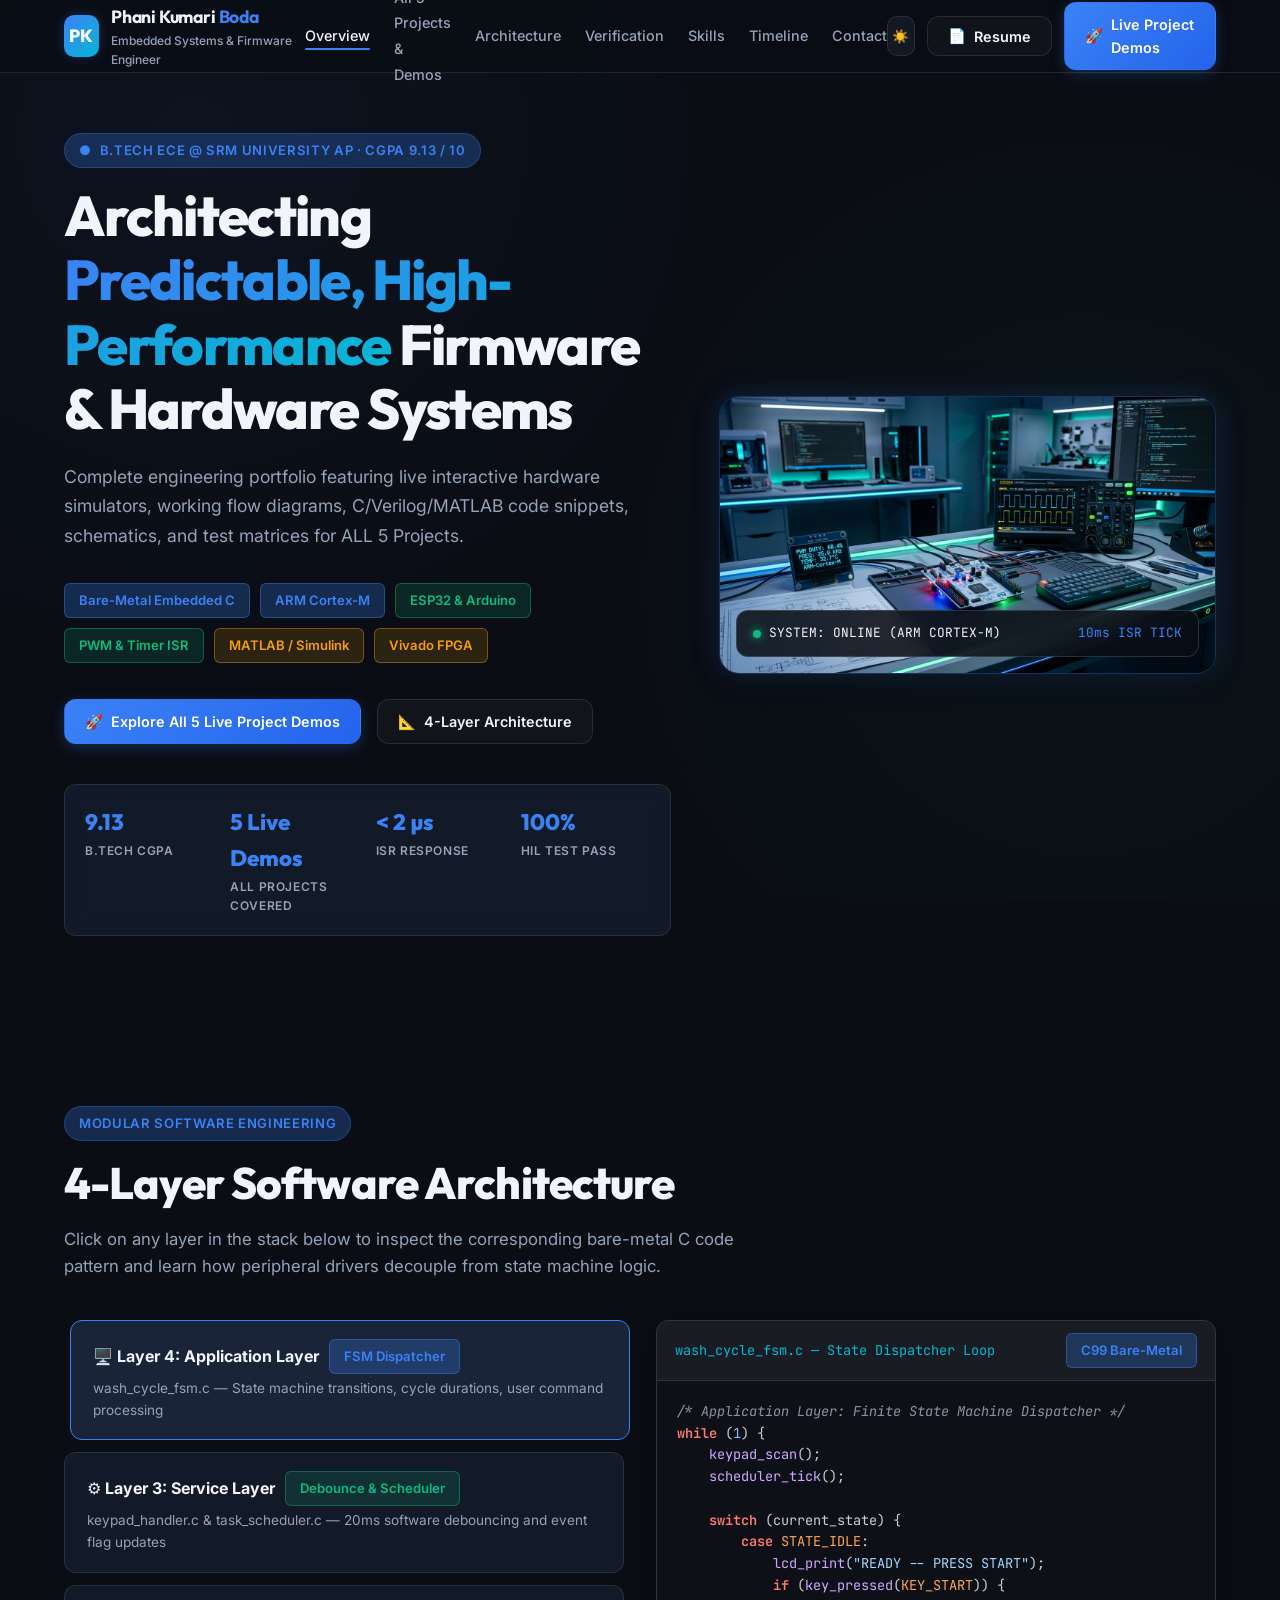
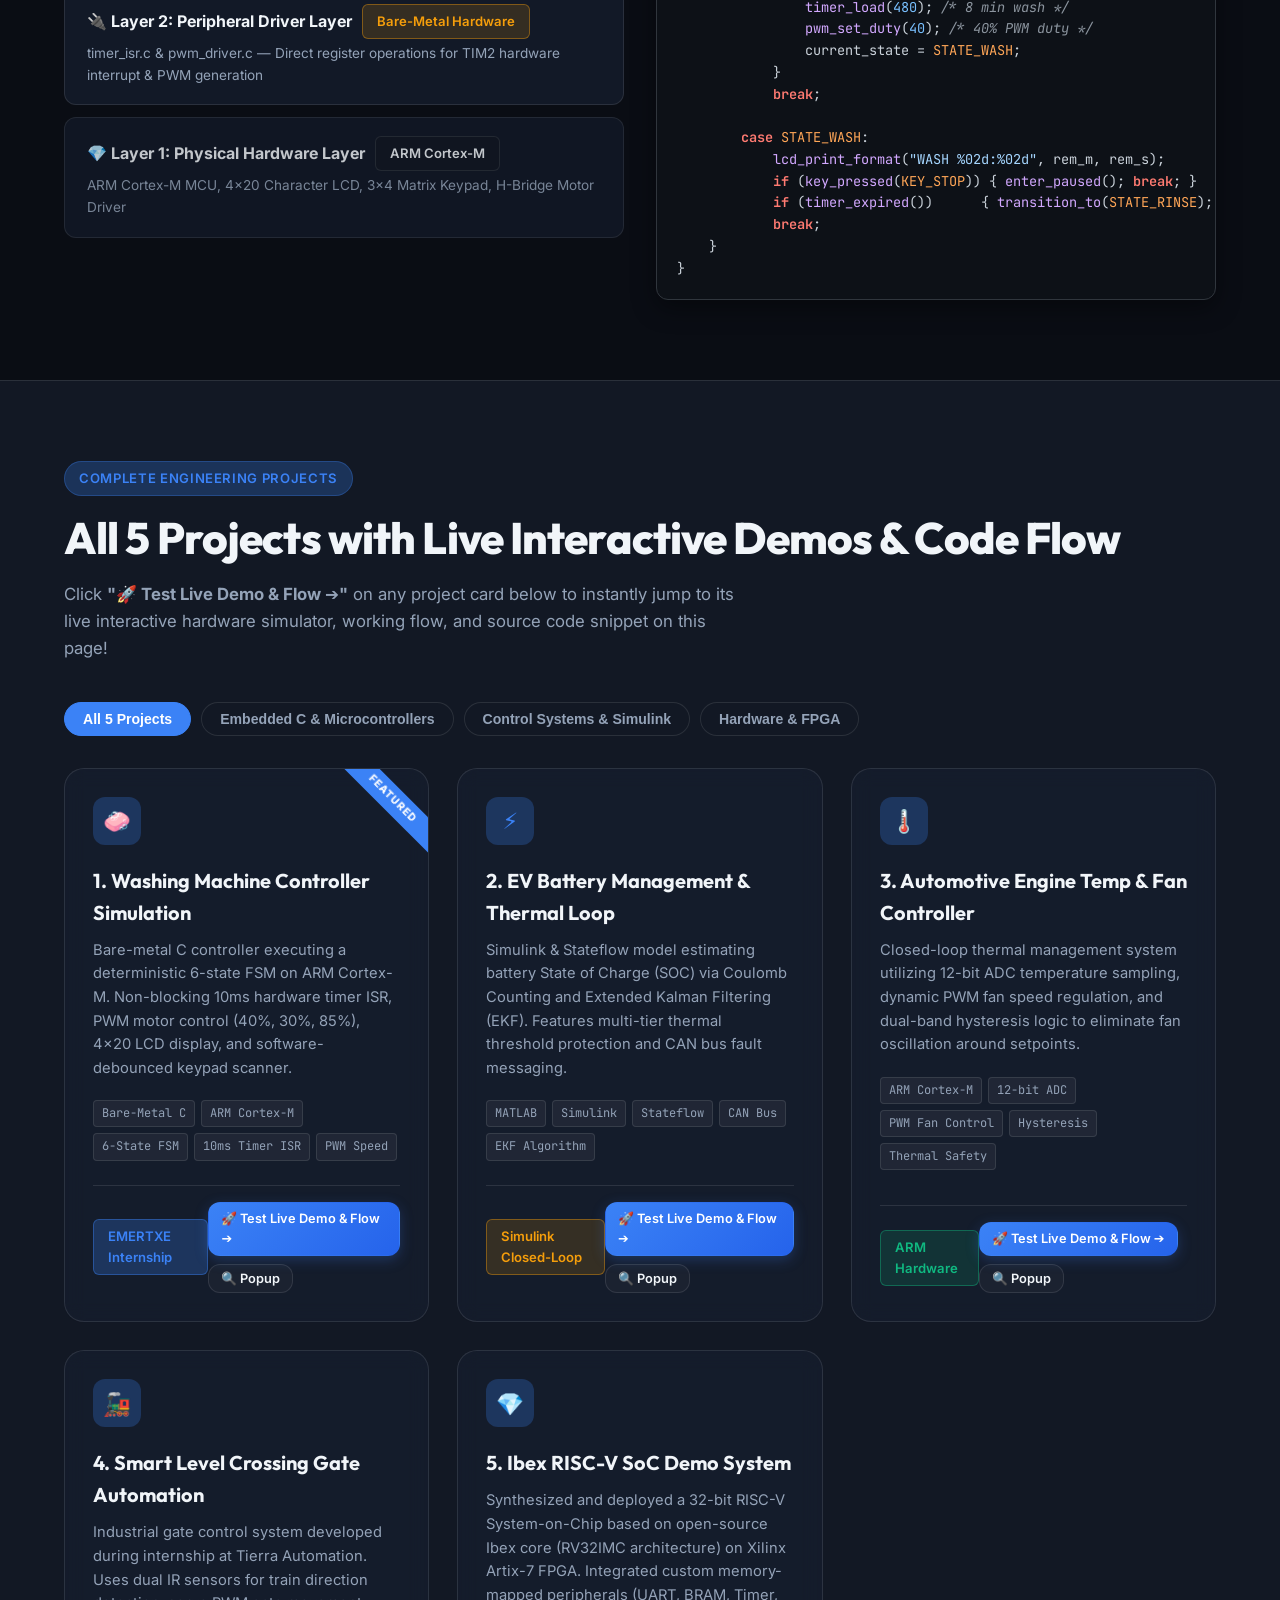
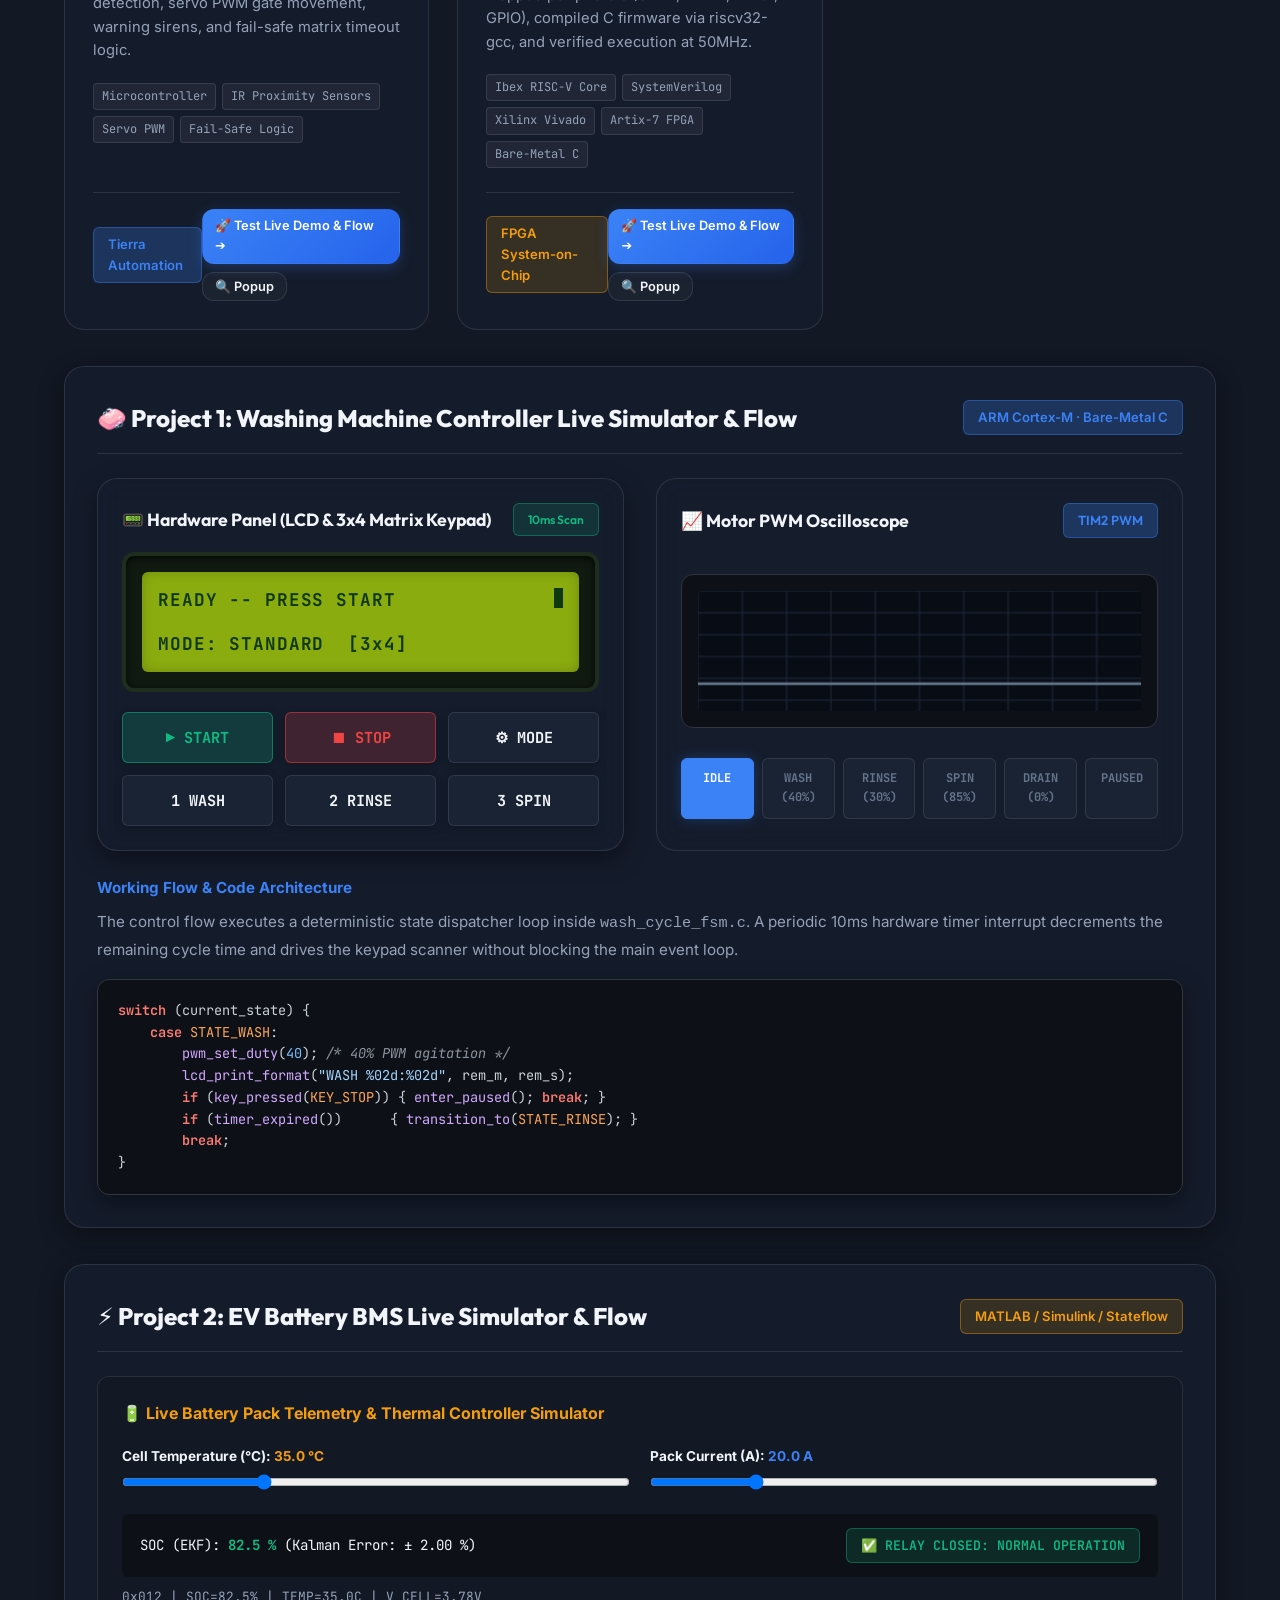
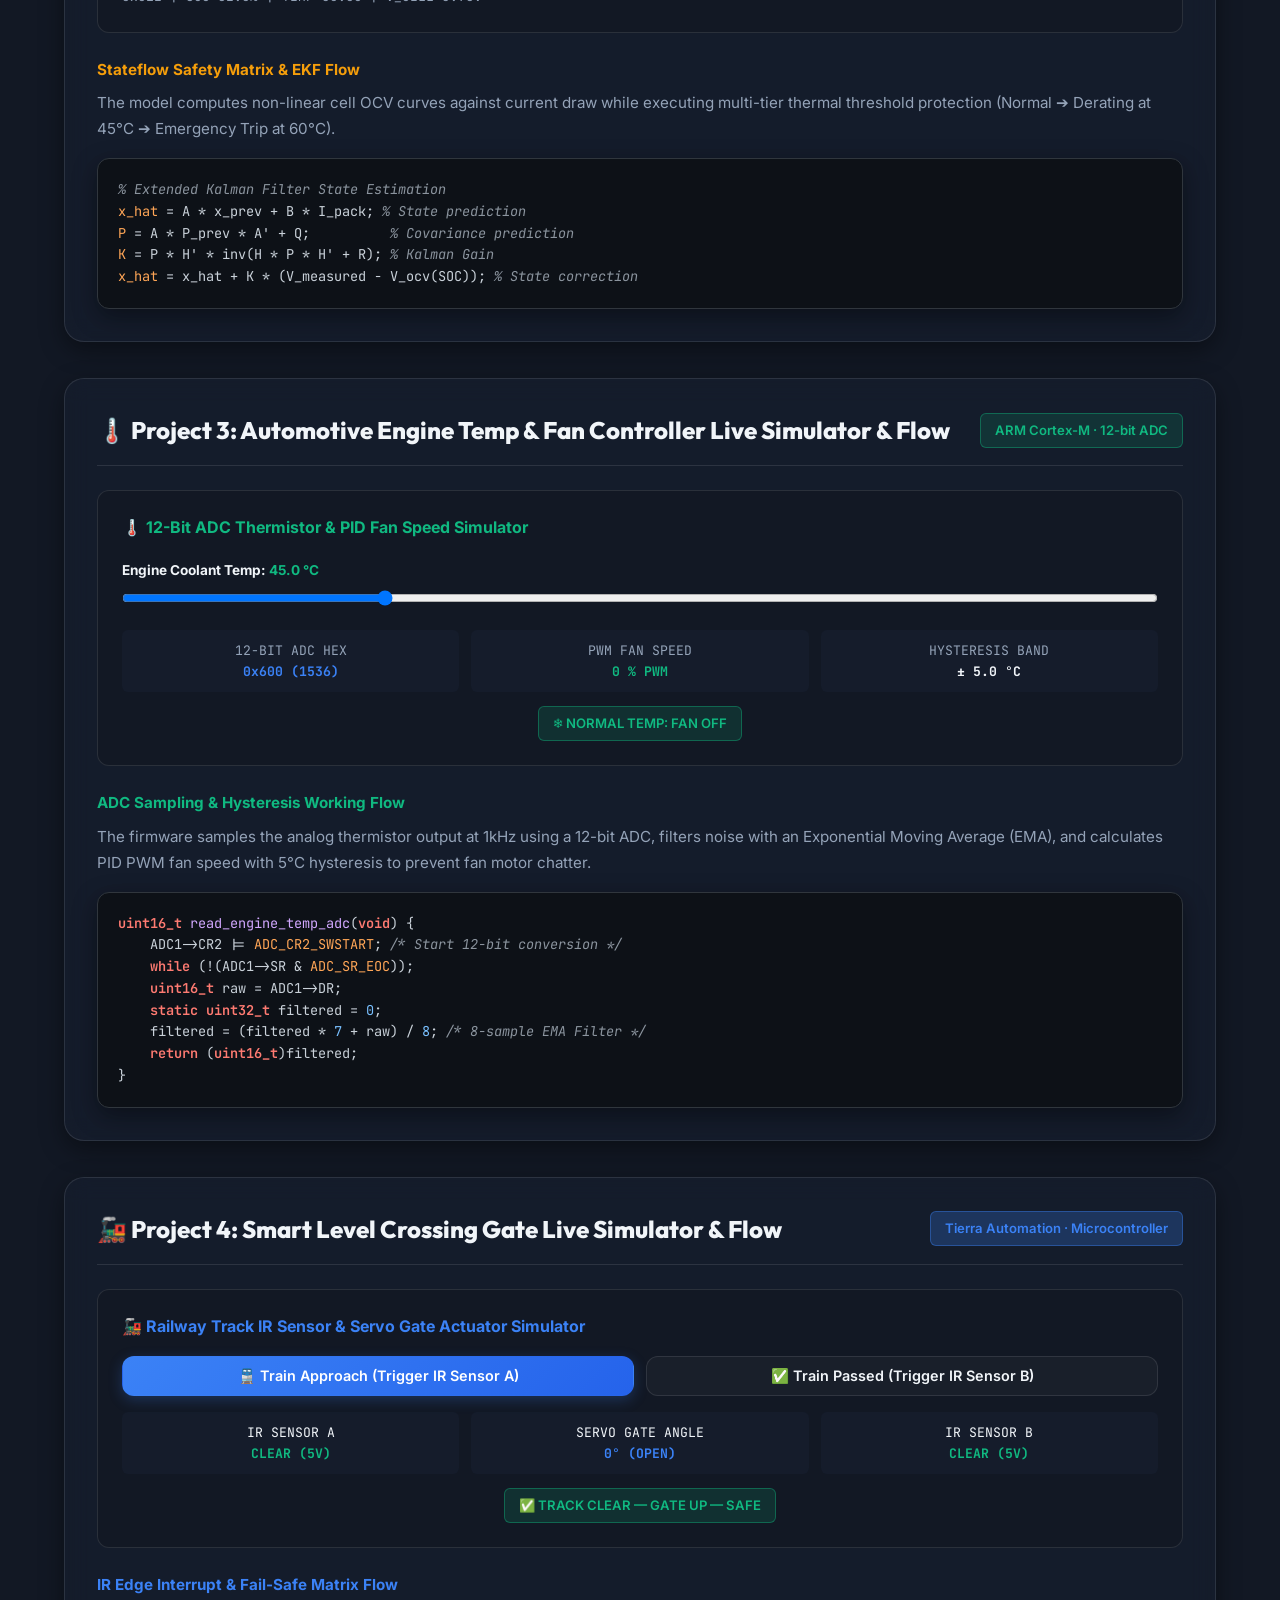
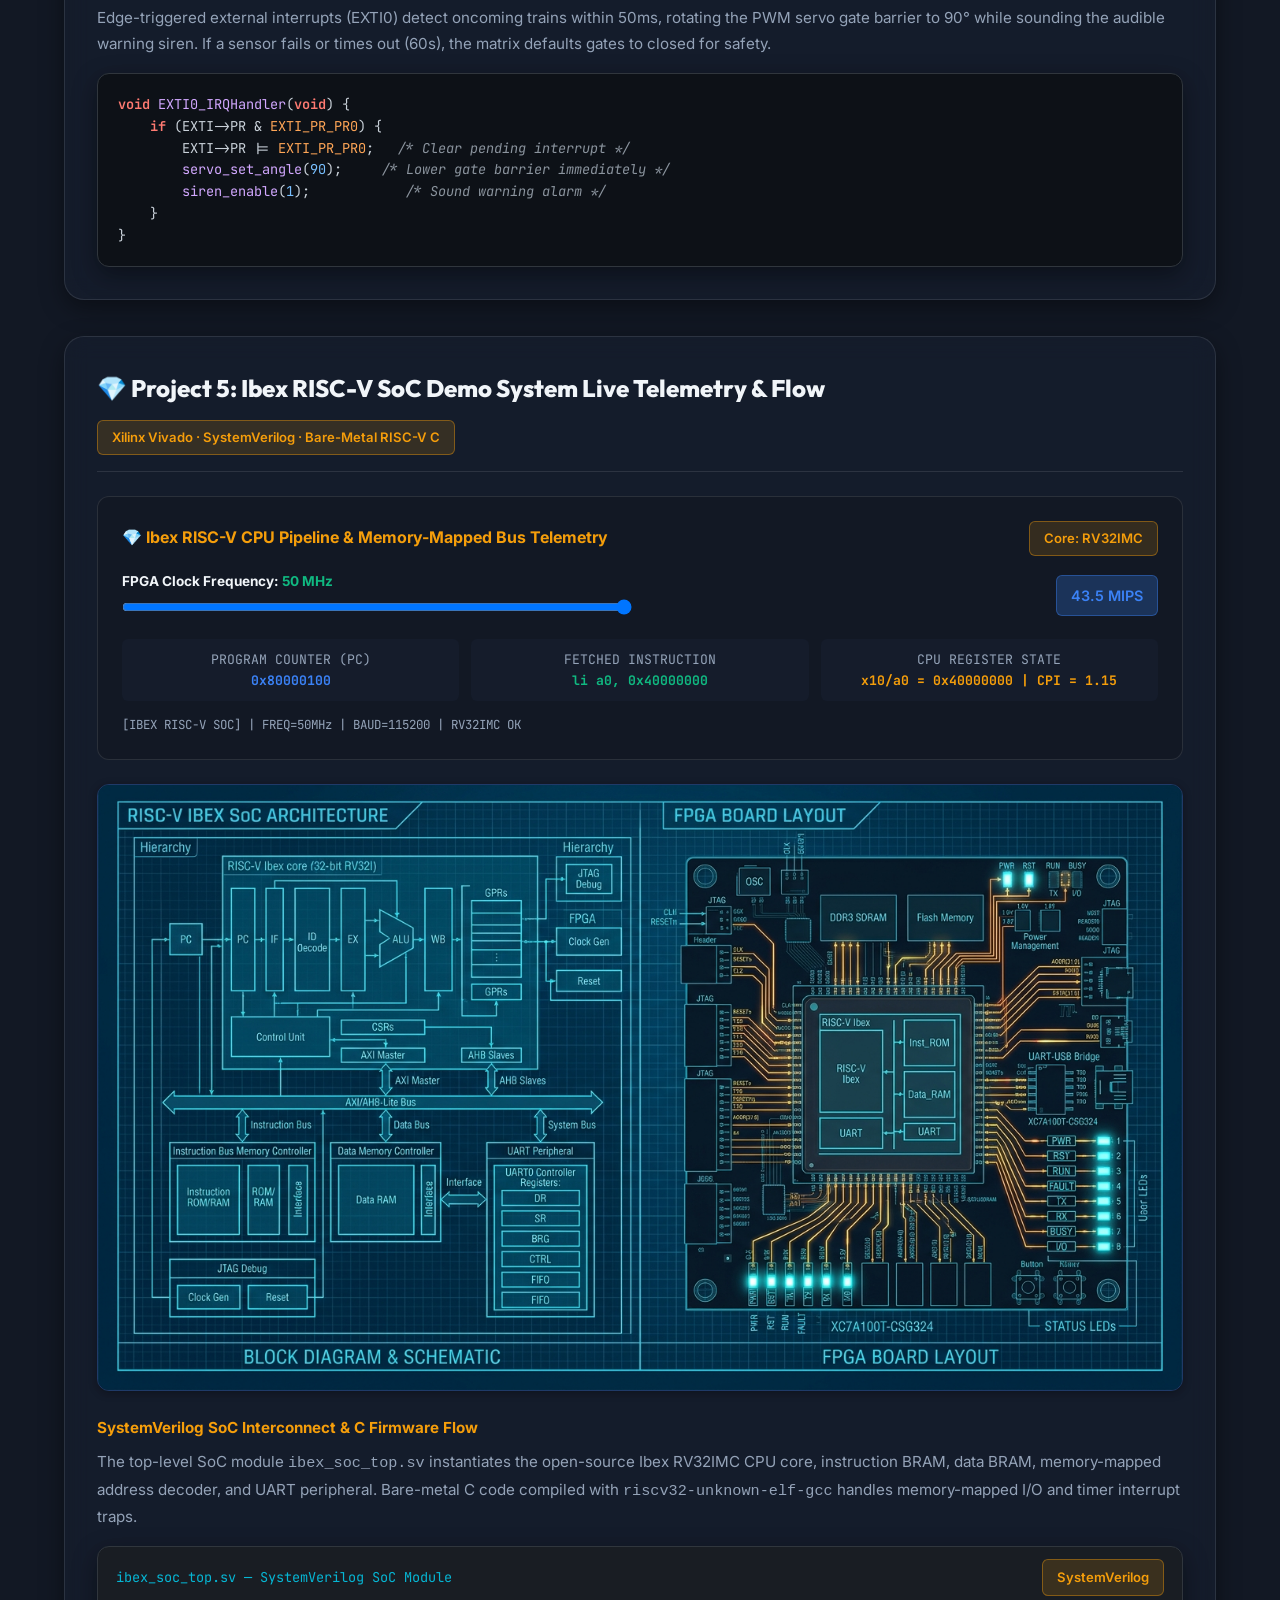
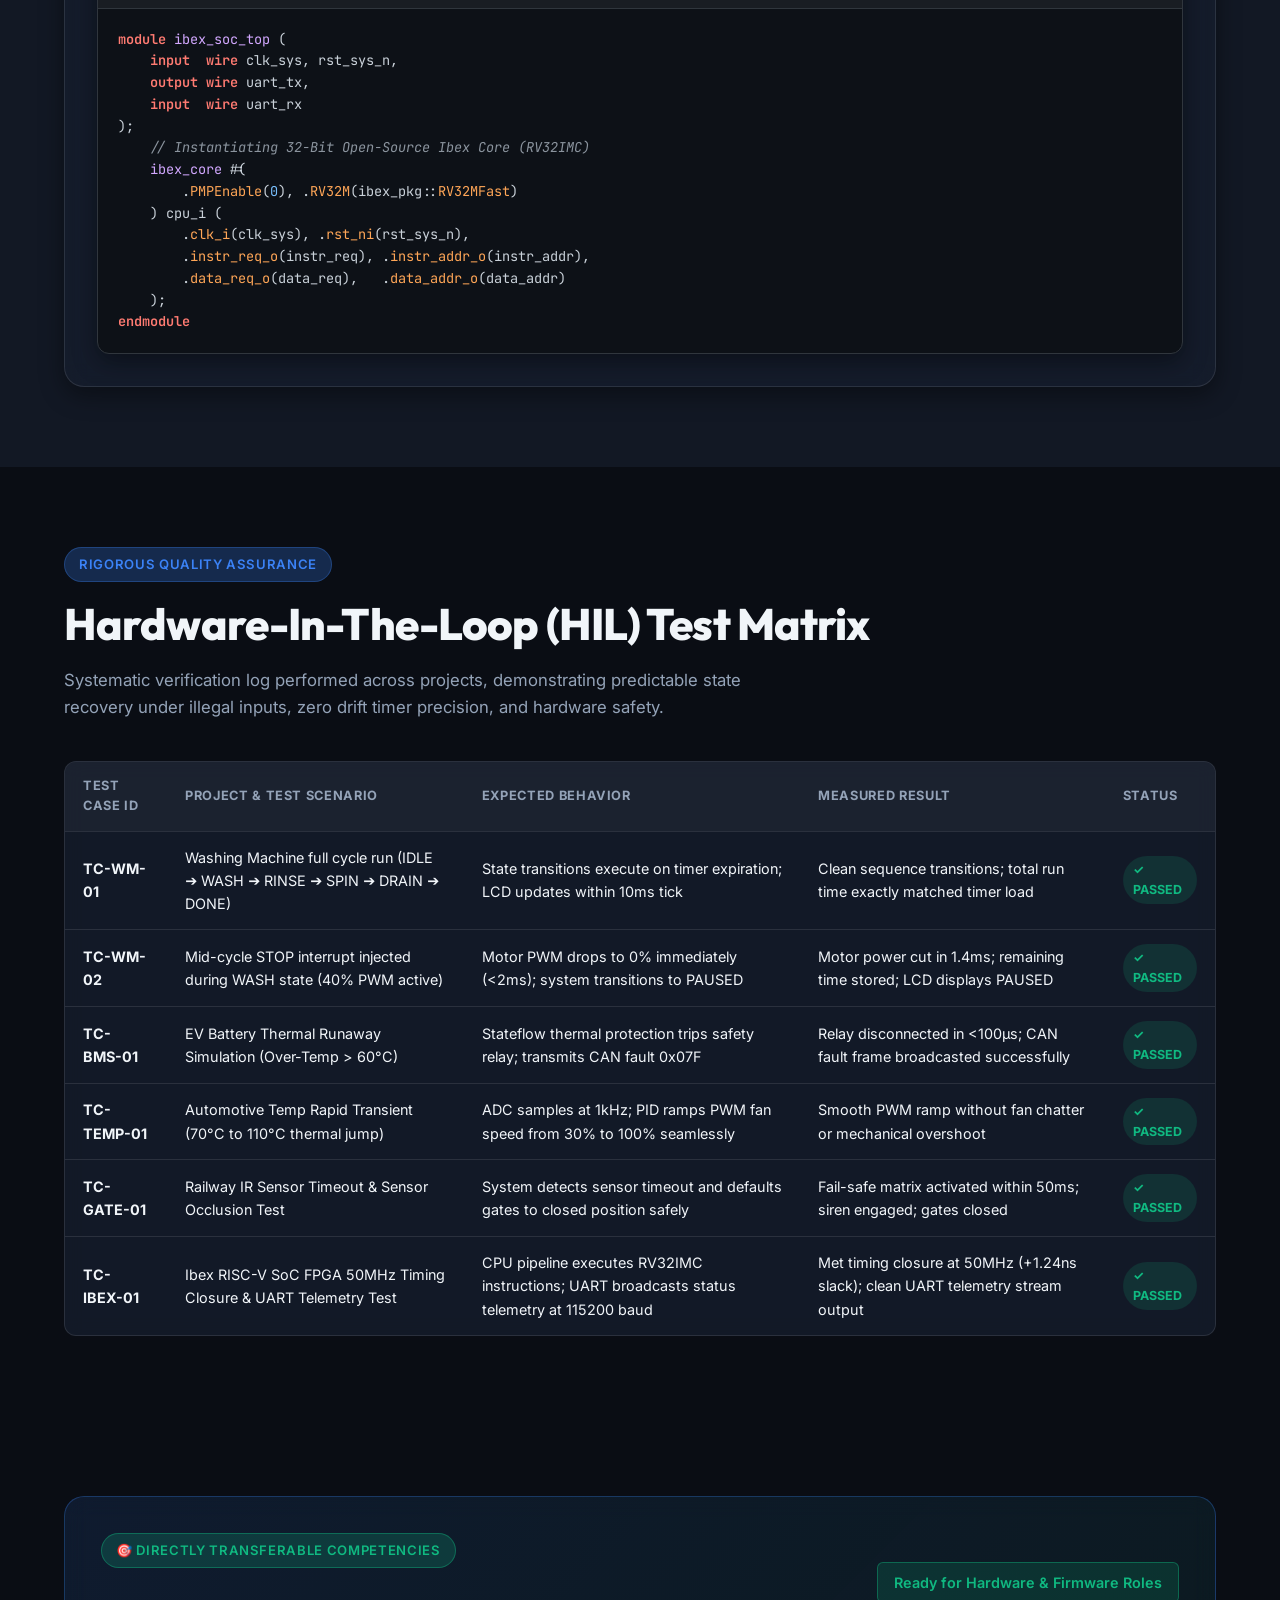
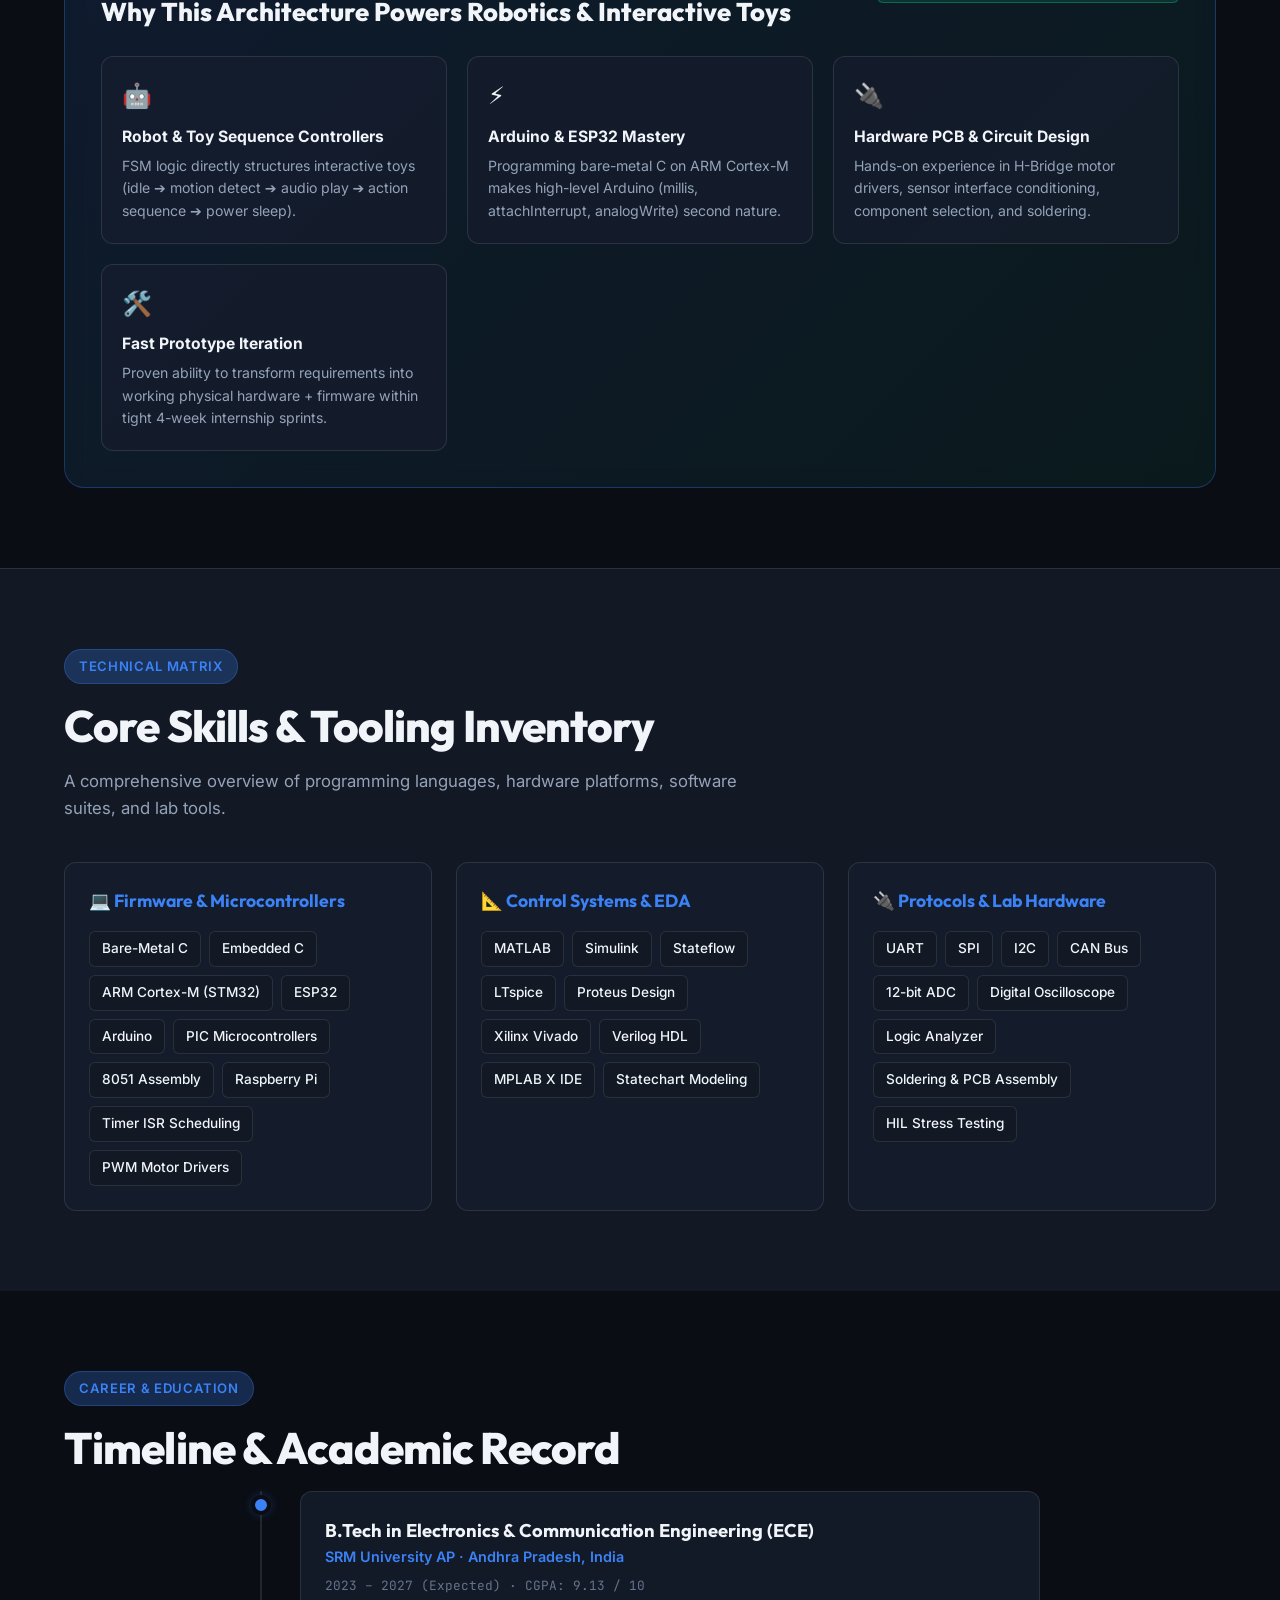
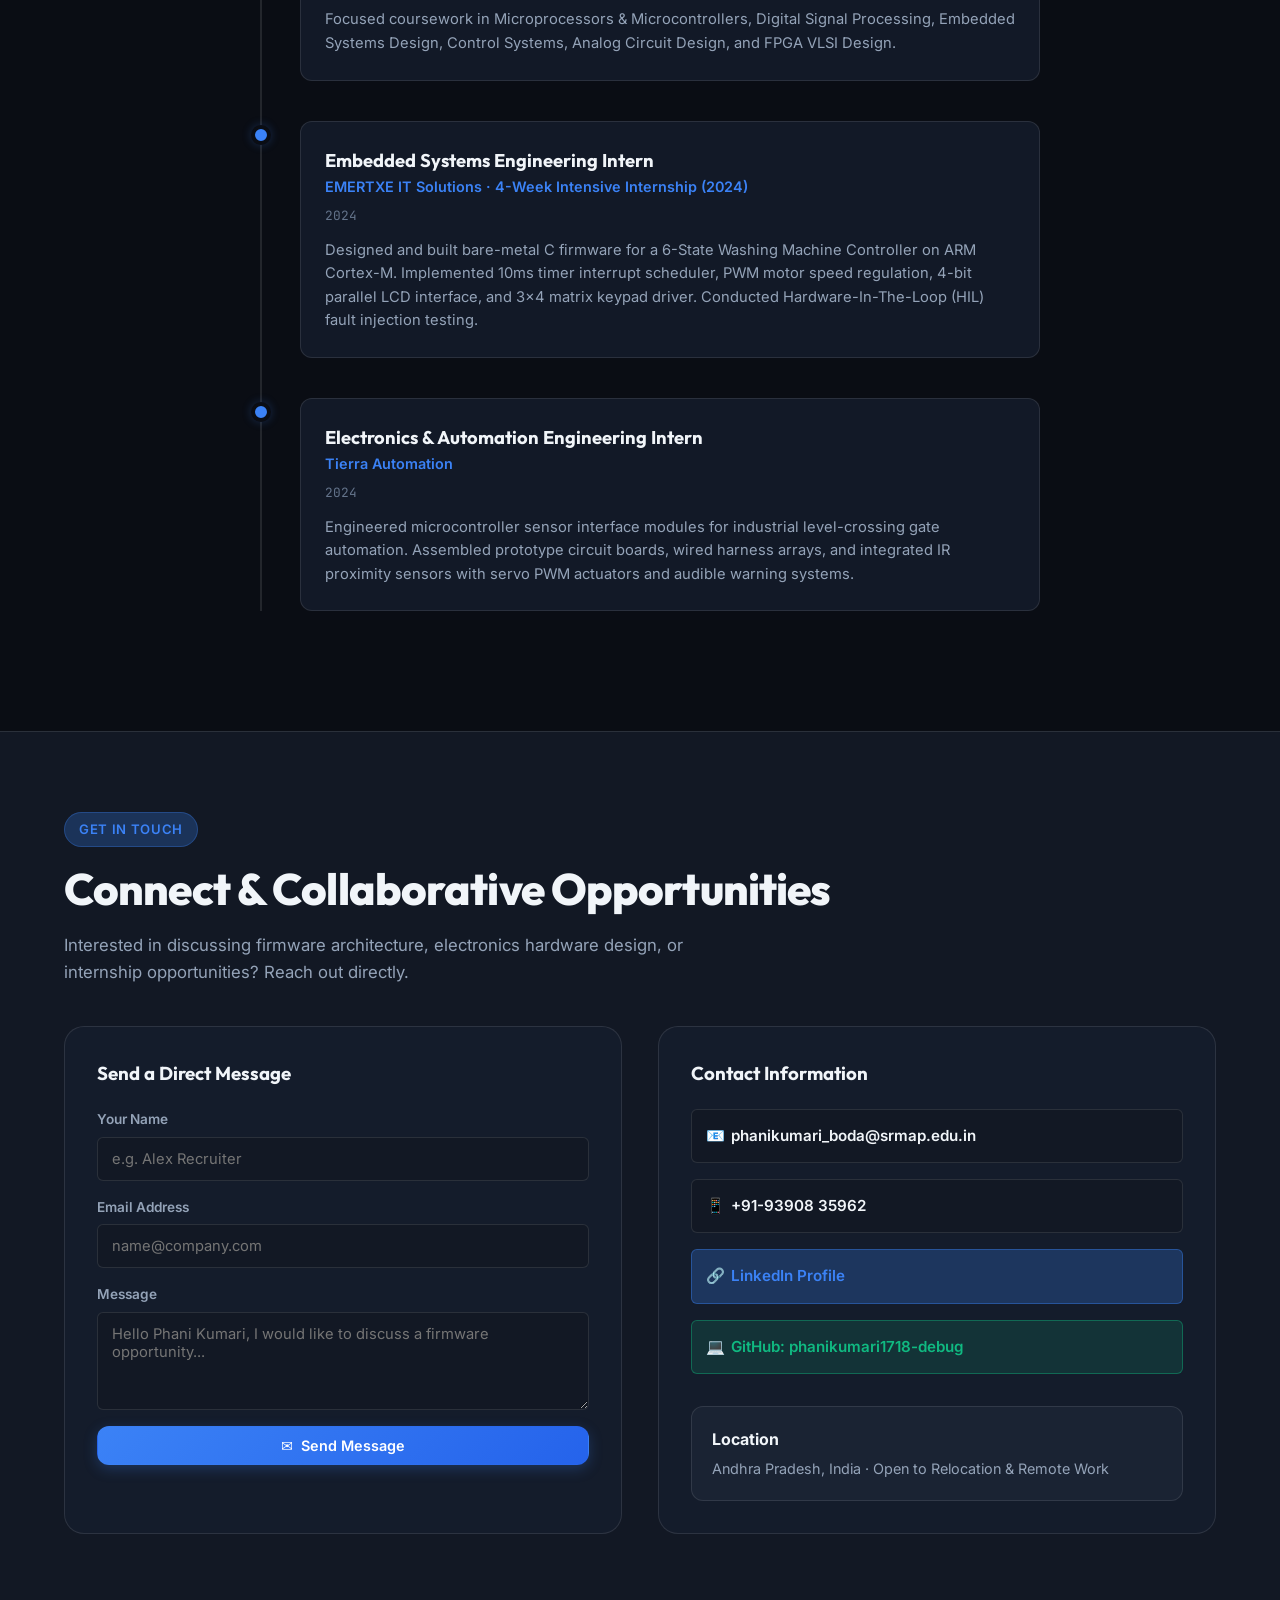
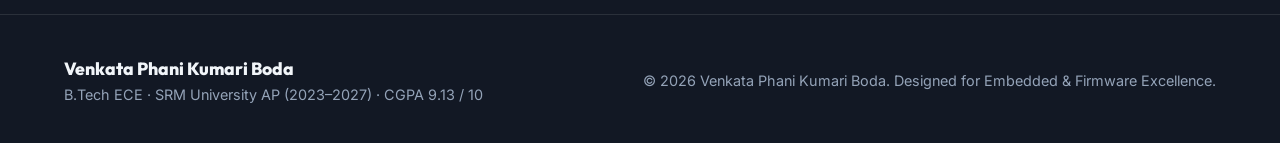
==== commit aed0af47: "Add new Ibex RISC-V SoC architecture blueprint image asset and embed in Project 5" ====
--- a/index.html
+++ b/index.html
@@ -631,11 +631,16 @@
           </div>
         </div>
 
+        <div style="margin-bottom: 24px; border-radius: var(--radius-md); overflow: hidden; border: 1px solid var(--border-glow); box-shadow: var(--shadow-sm);">
+          <img src="assets/ibex-riscv-soc.jpg" alt="Ibex RISC-V SoC Architecture Blueprint & FPGA Board Layout" style="width: 100%; height: auto; display: block;">
+        </div>
+
         <div style="font-size: 0.95rem; line-height: 1.7;">
           <h4 style="color: var(--accent-amber); margin-bottom: 8px;">SystemVerilog SoC Interconnect & C Firmware Flow</h4>
           <p style="color: var(--text-muted); margin-bottom: 16px;">
             The top-level SoC module <code>ibex_soc_top.sv</code> instantiates the open-source Ibex RV32IMC CPU core, instruction BRAM, data BRAM, memory-mapped address decoder, and UART peripheral. Bare-metal C code compiled with <code>riscv32-unknown-elf-gcc</code> handles memory-mapped I/O and timer interrupt traps.
           </p>
+
           <div class="code-viewer">
             <div class="code-header">
               <span class="code-title">ibex_soc_top.sv — SystemVerilog SoC Module</span>
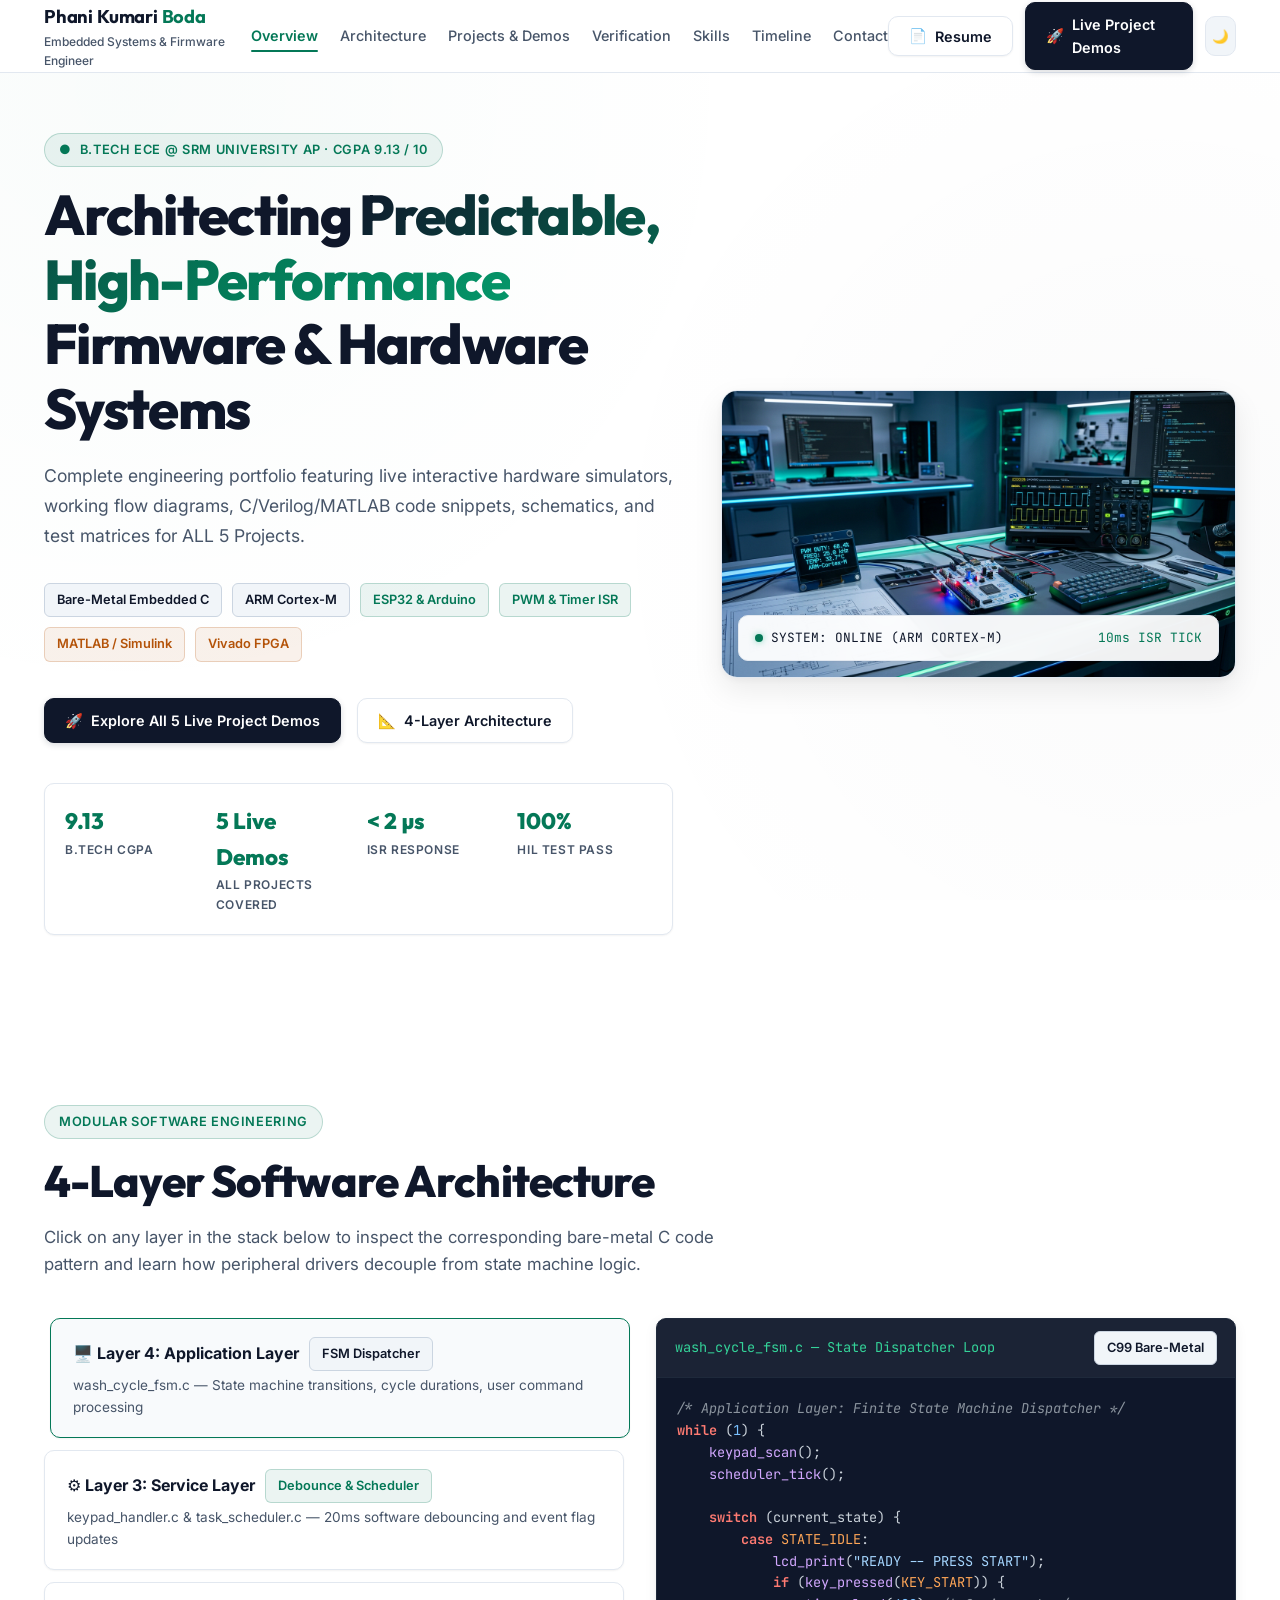
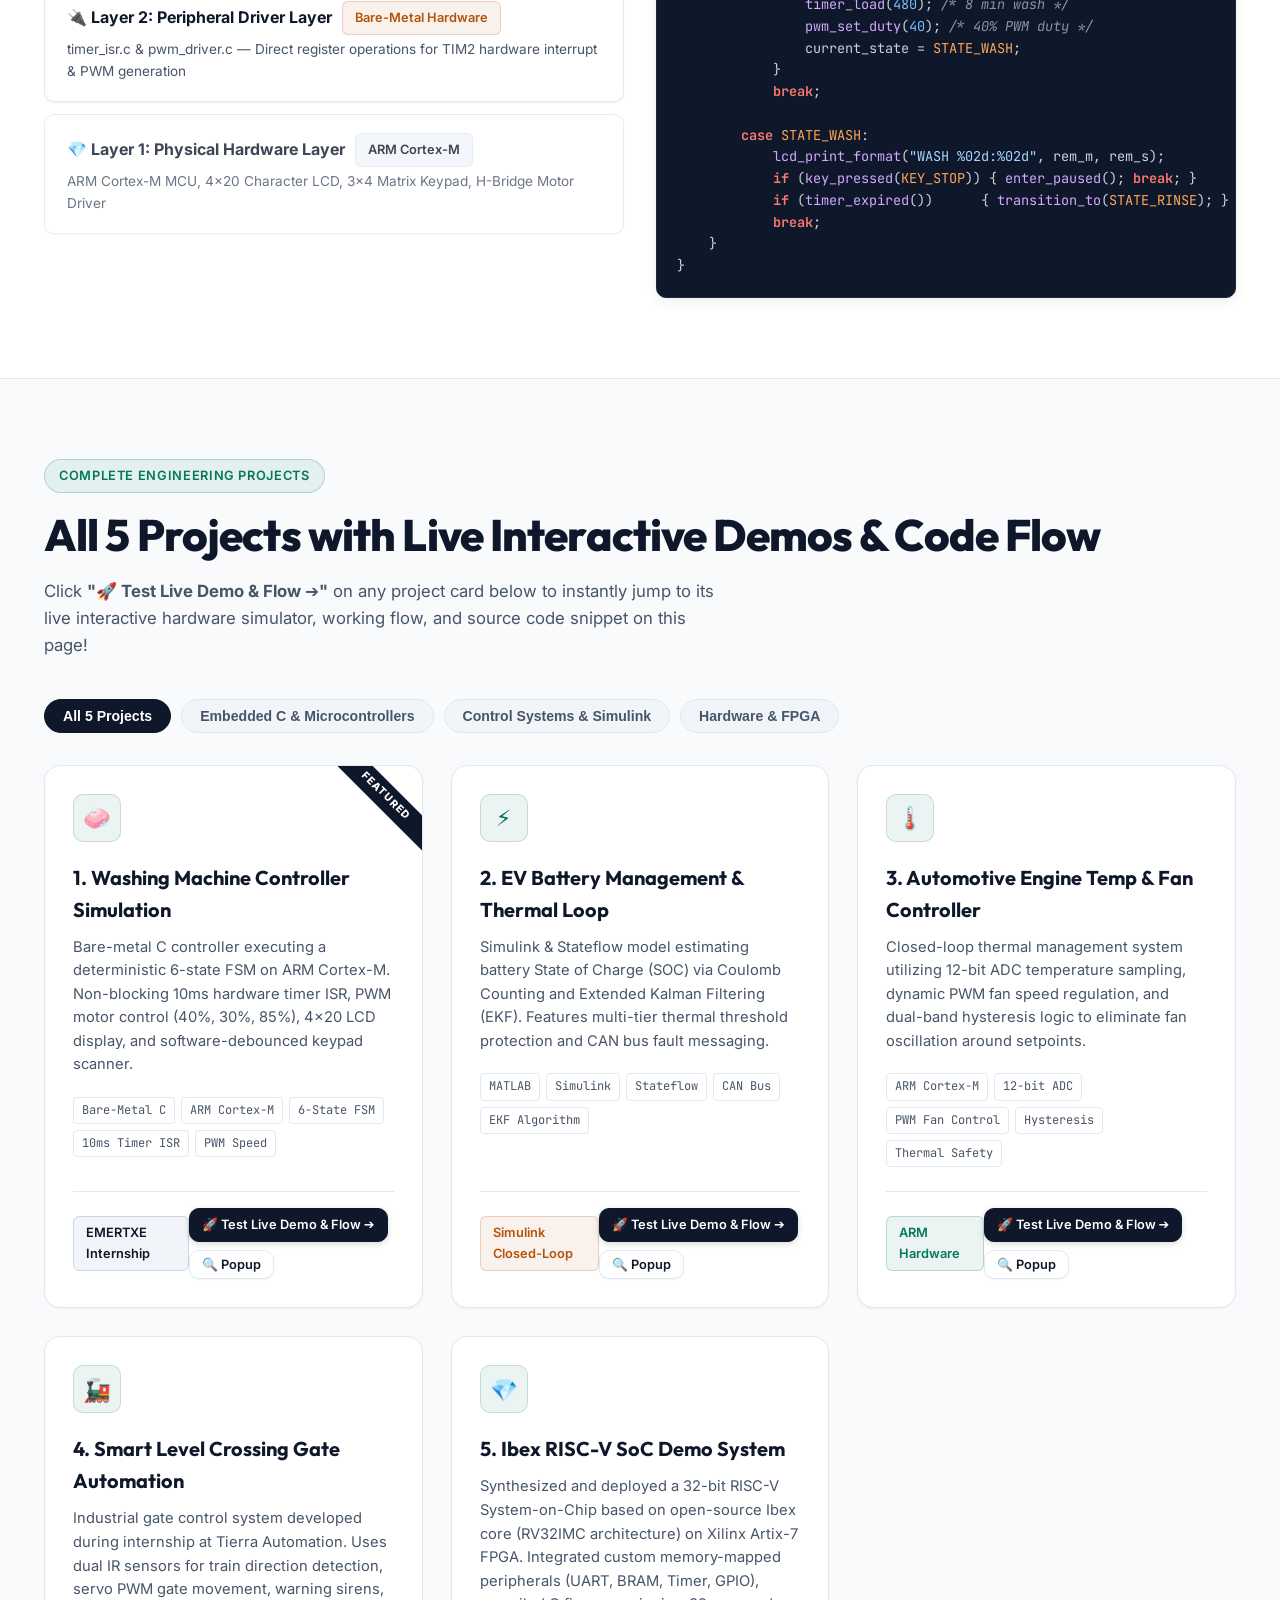
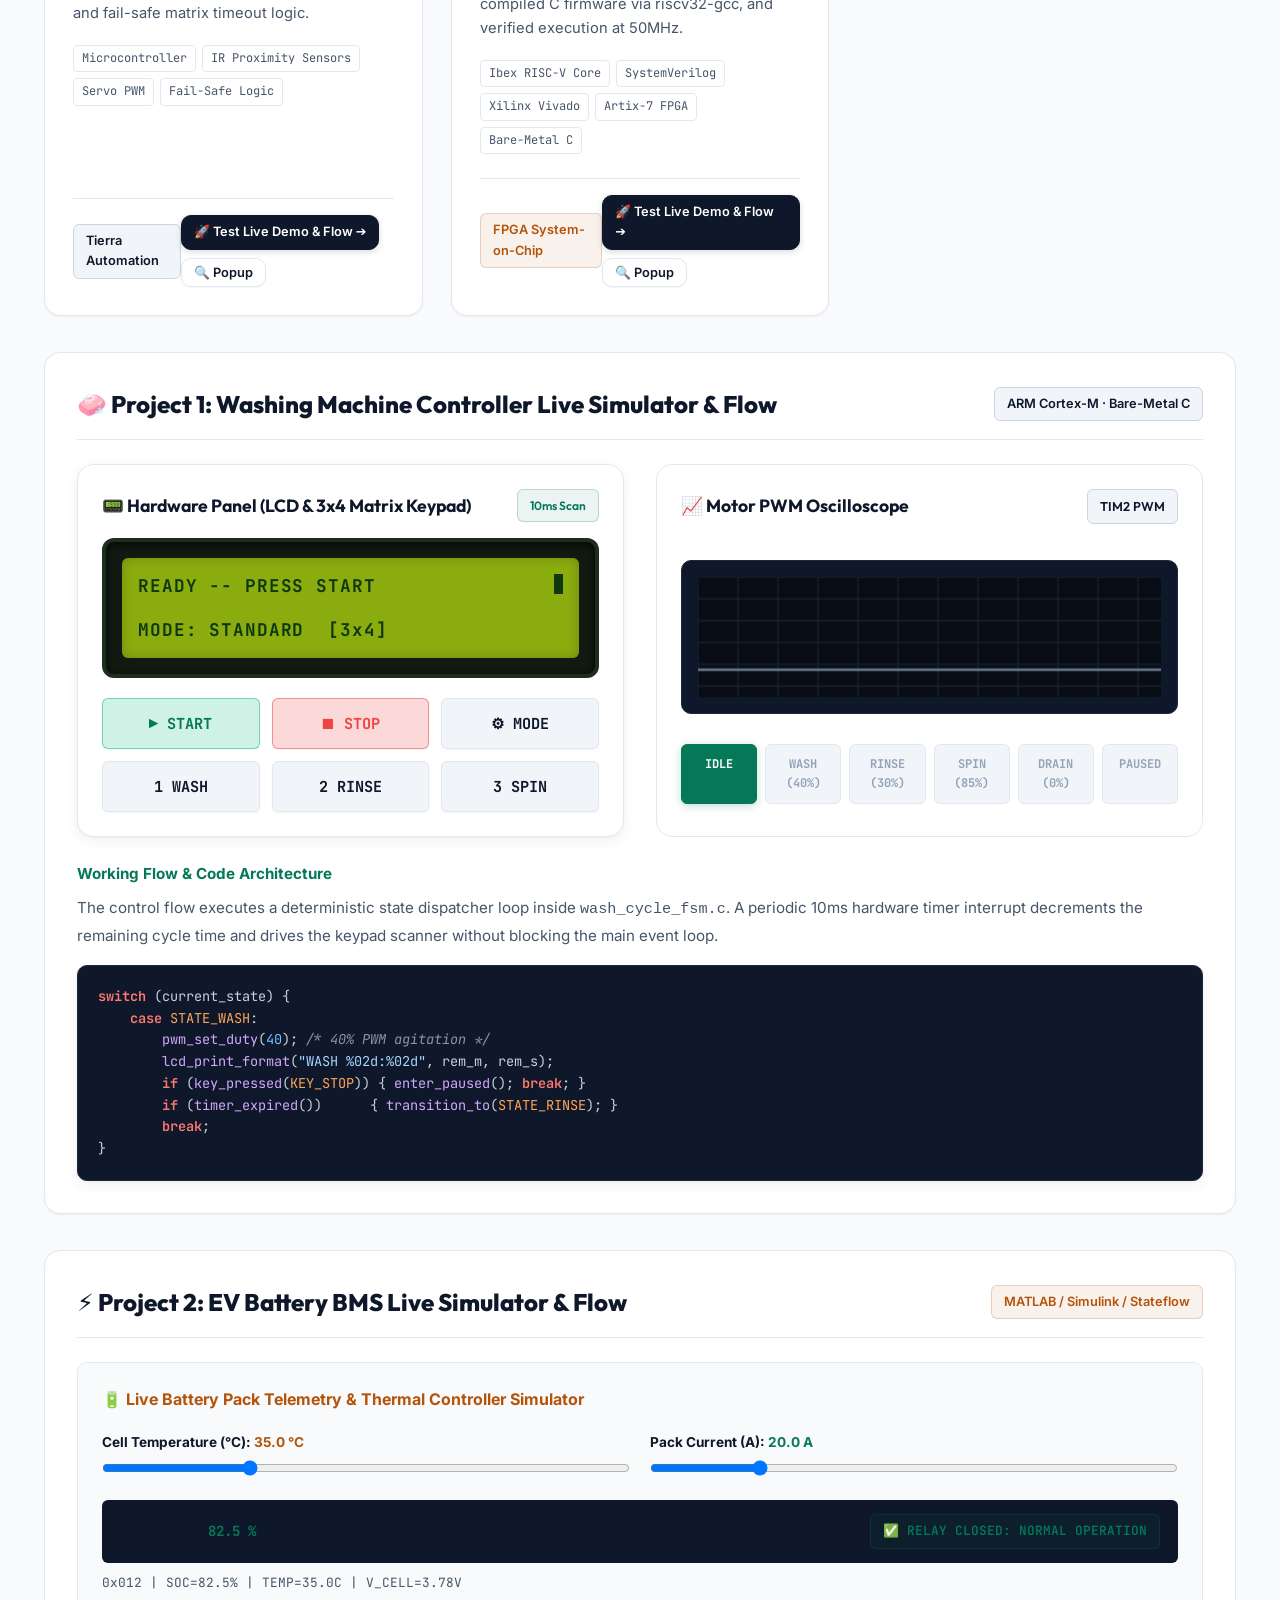
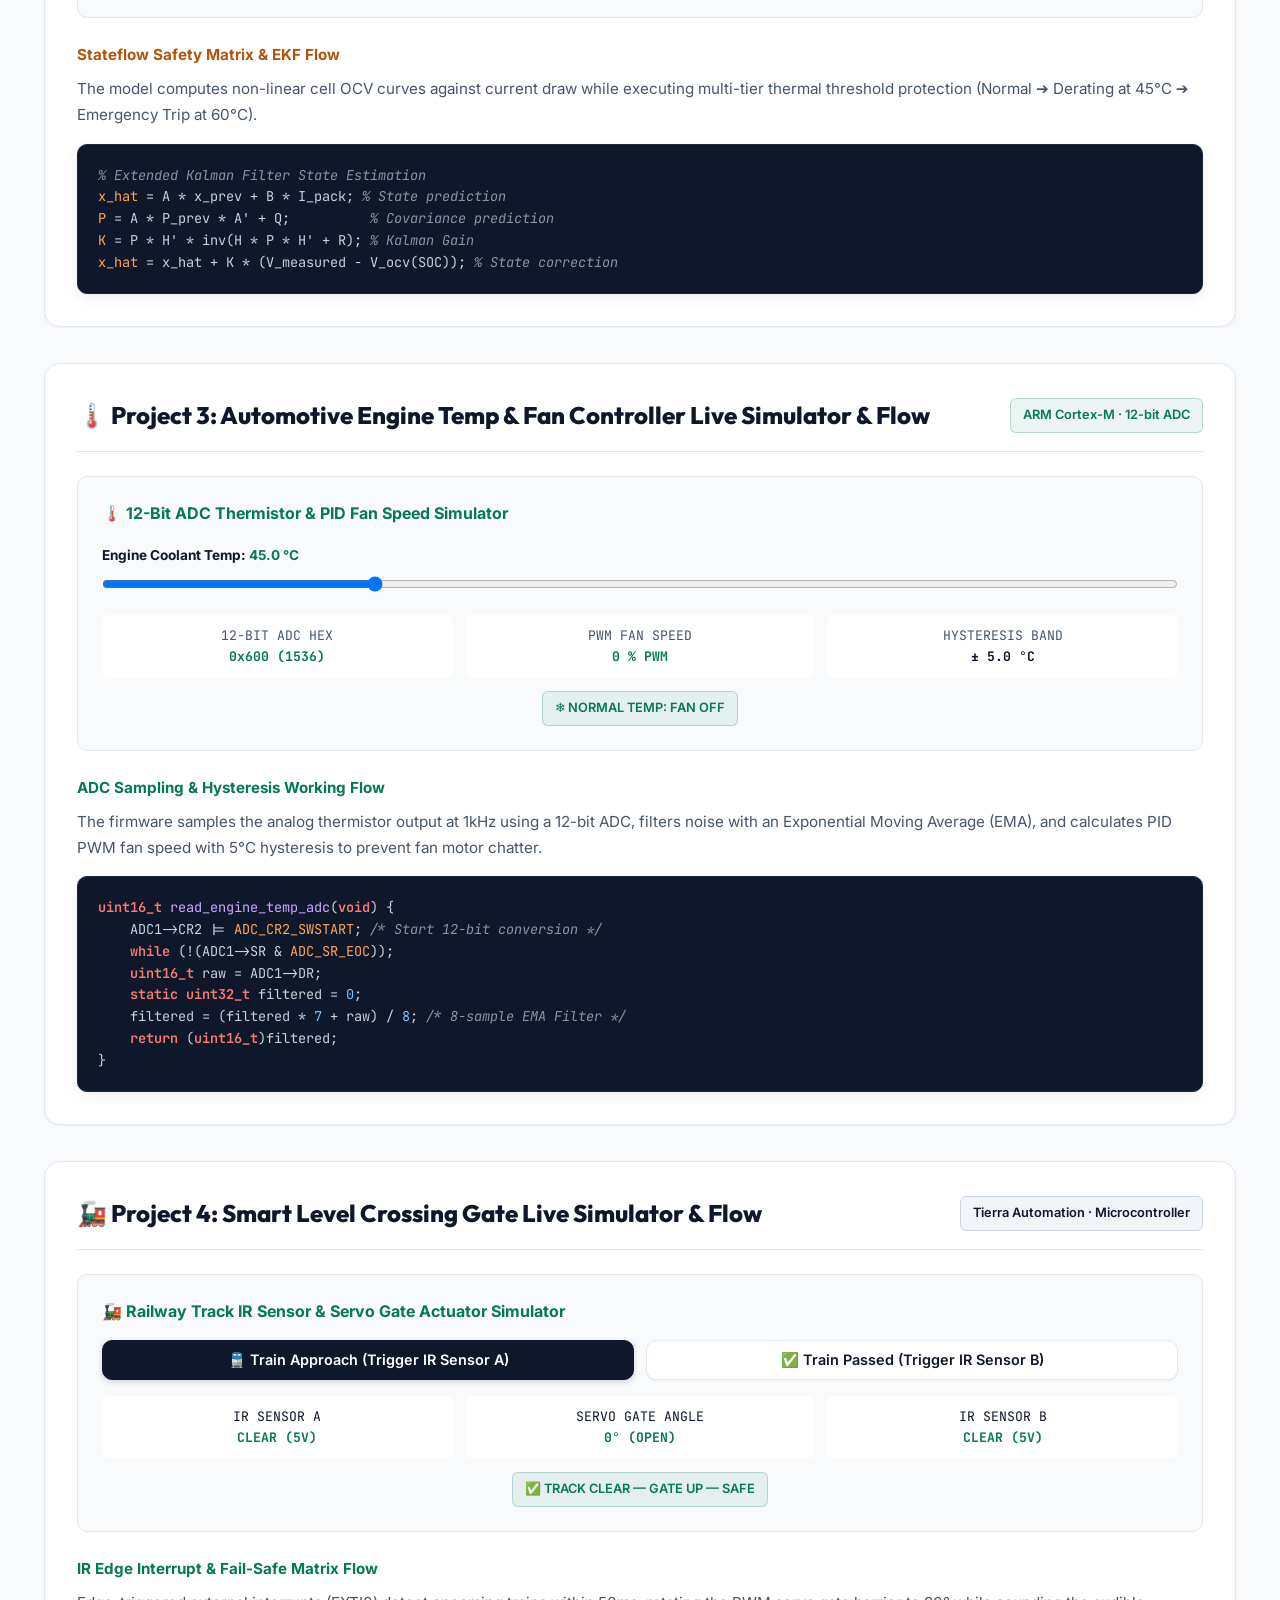
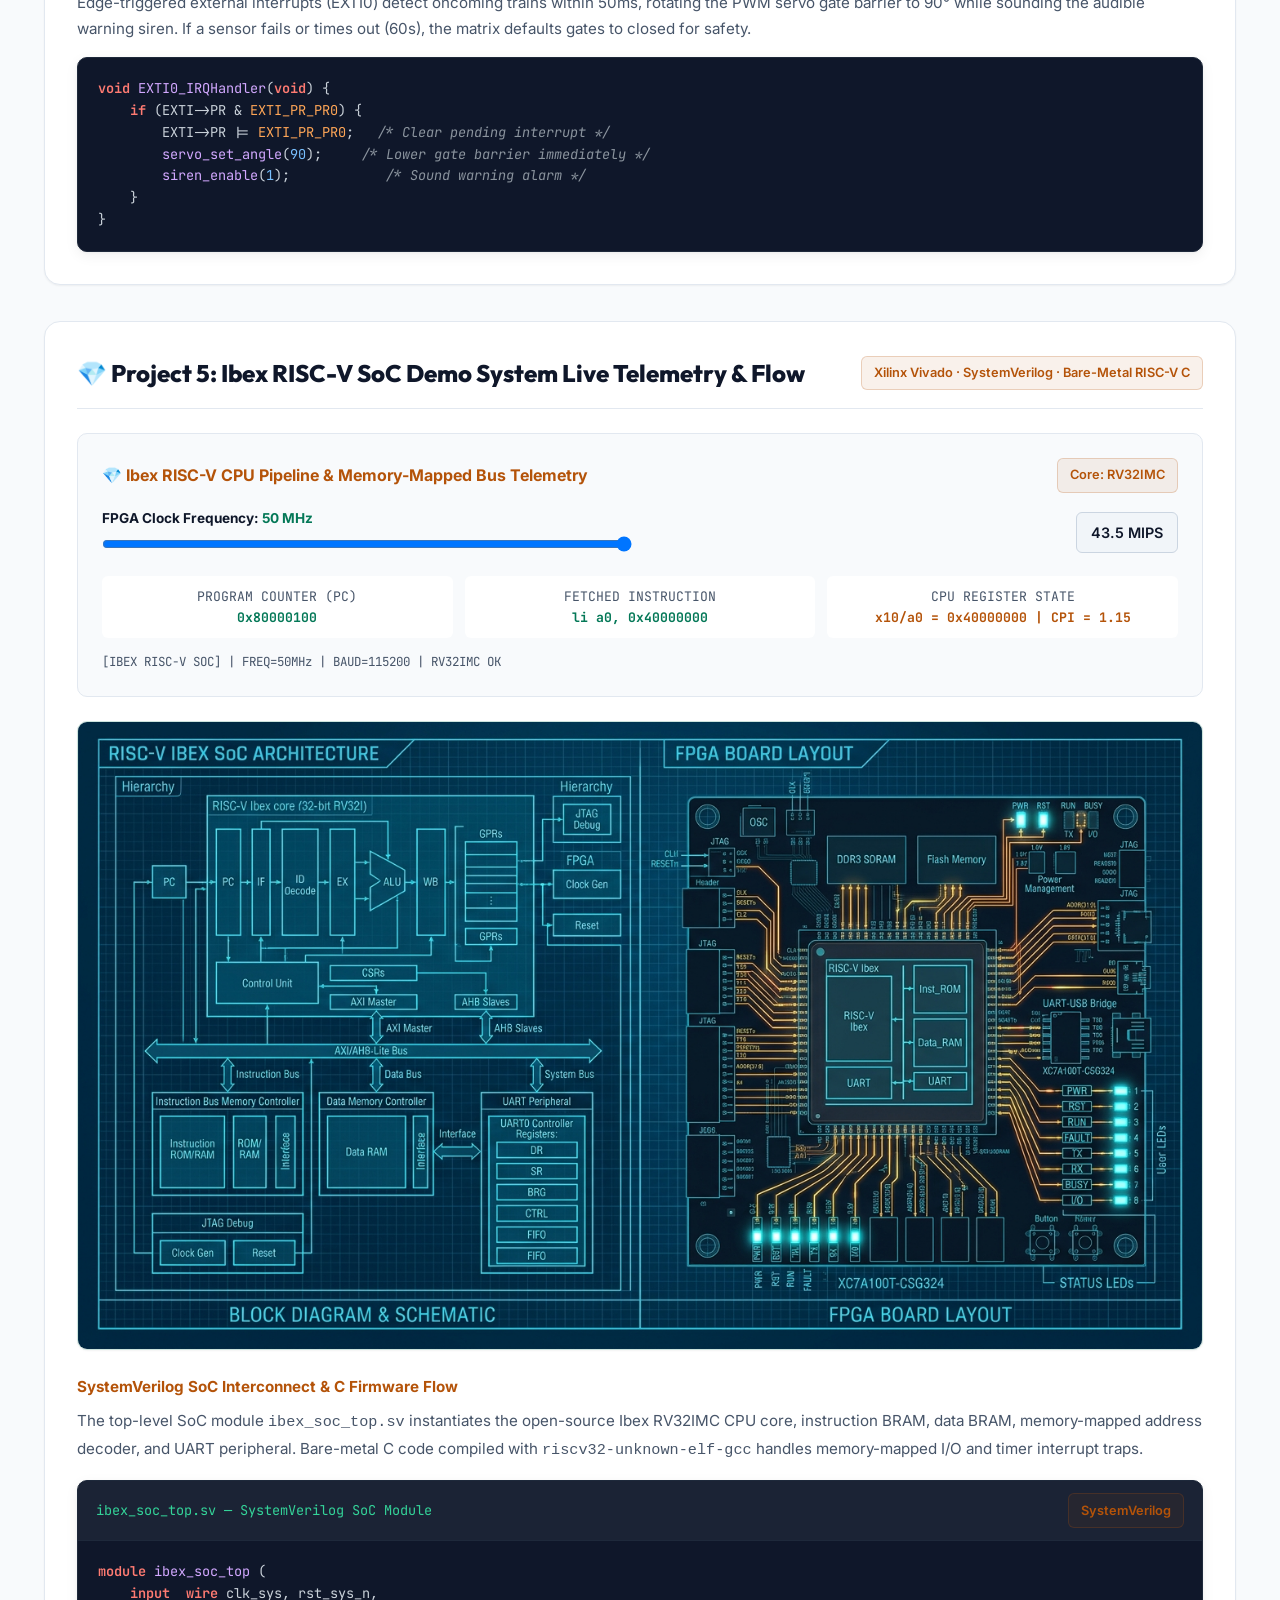
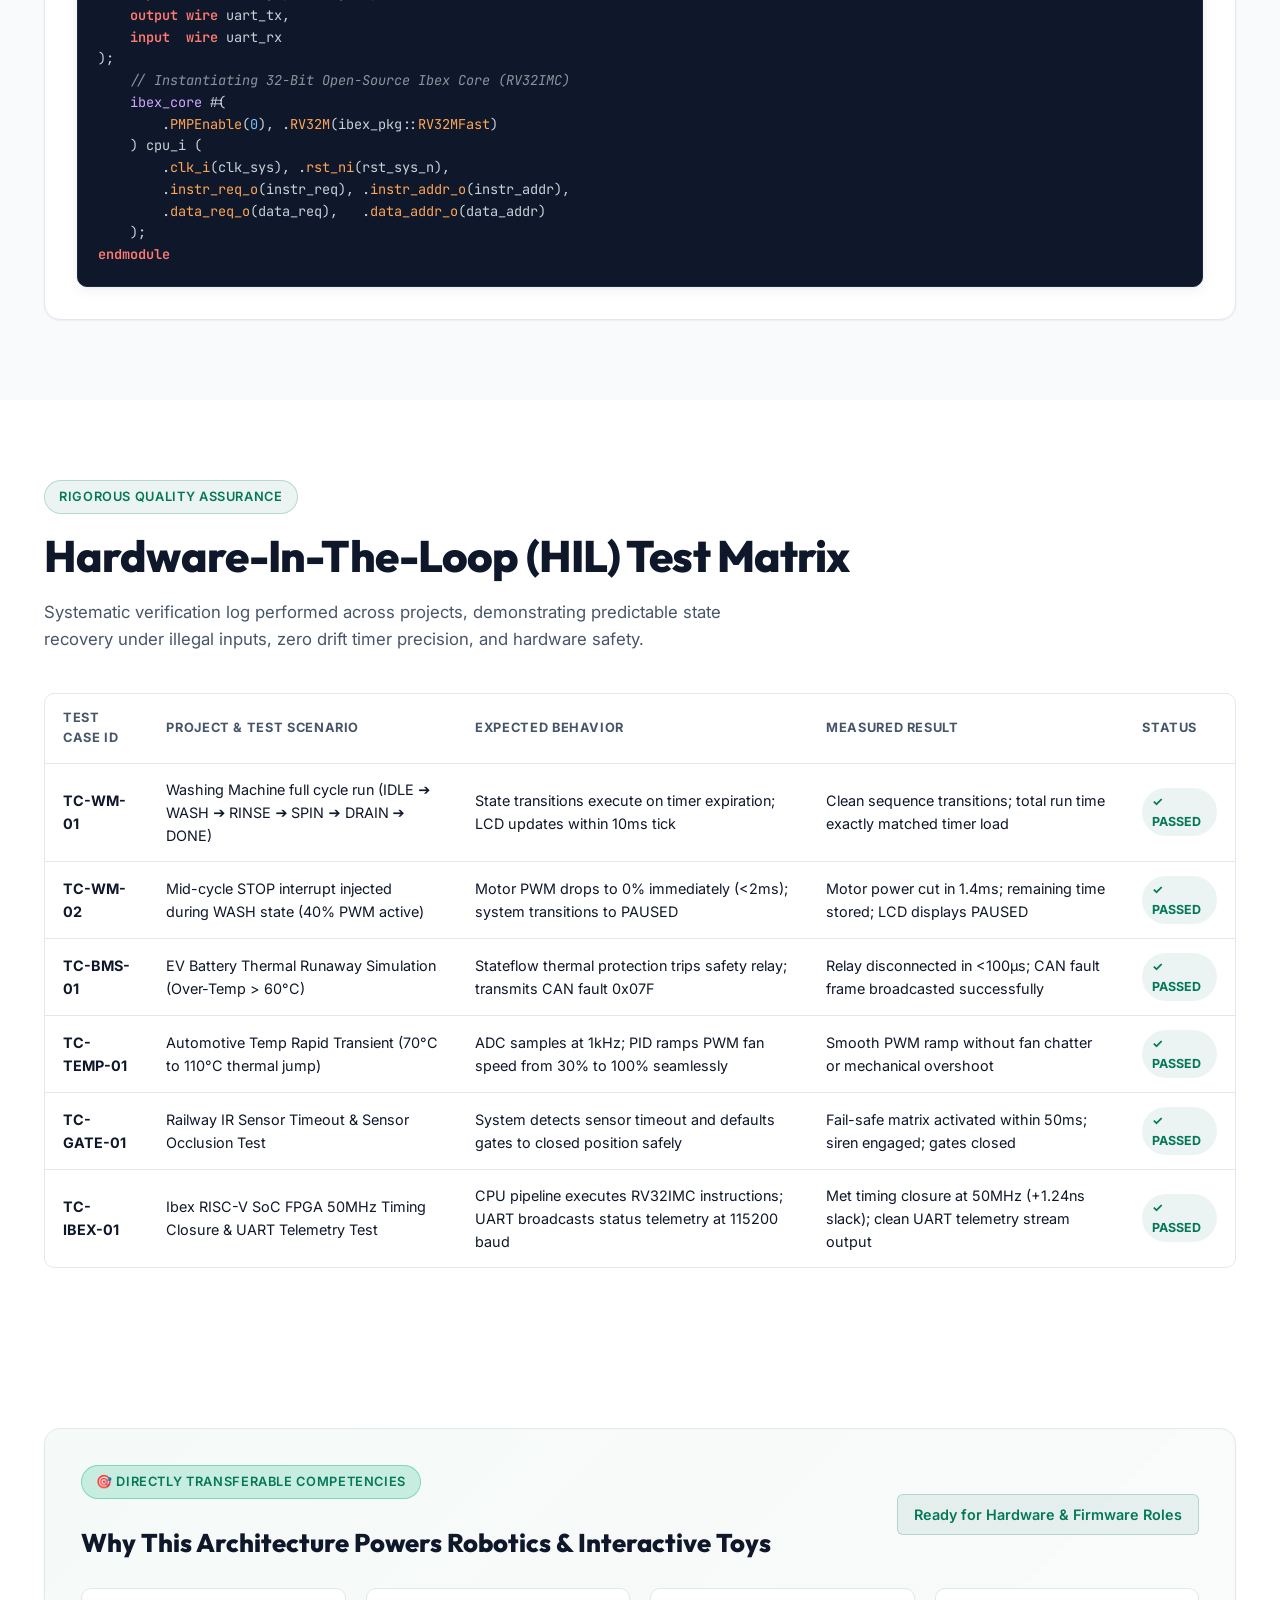
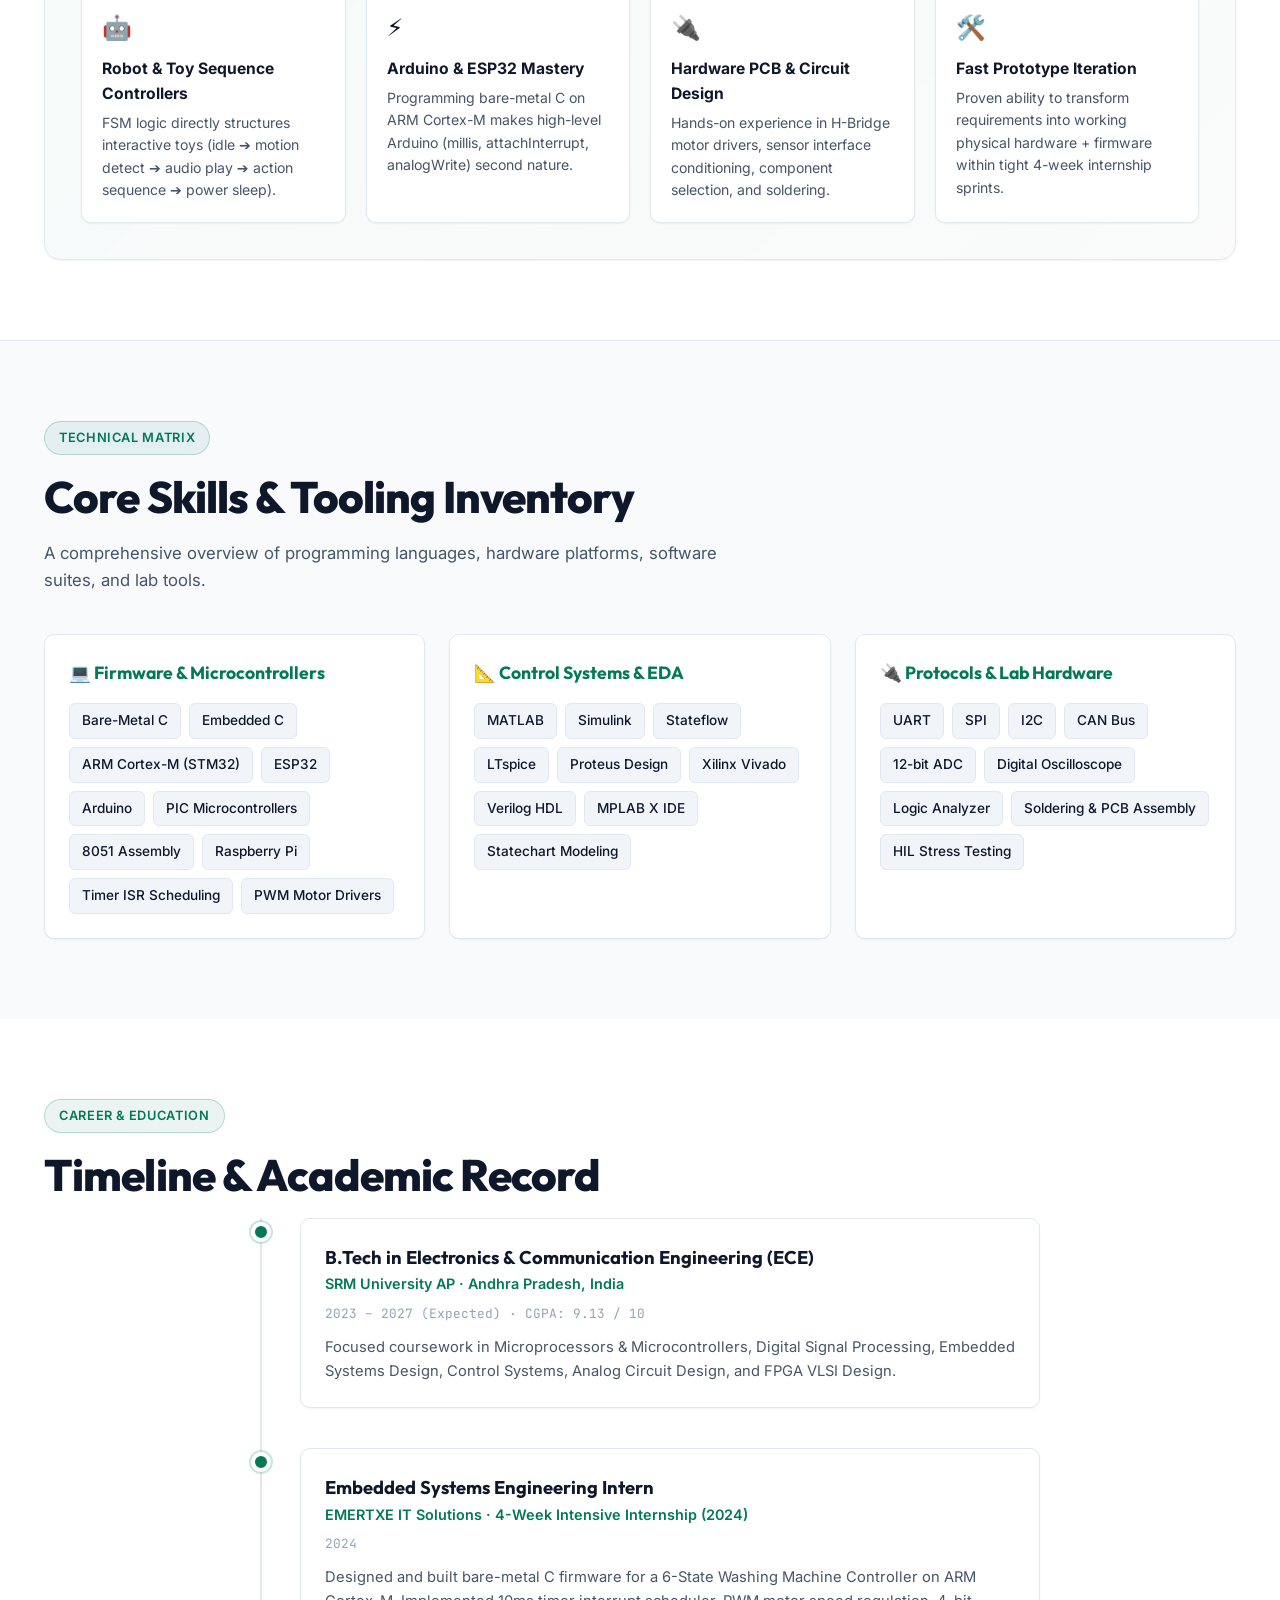
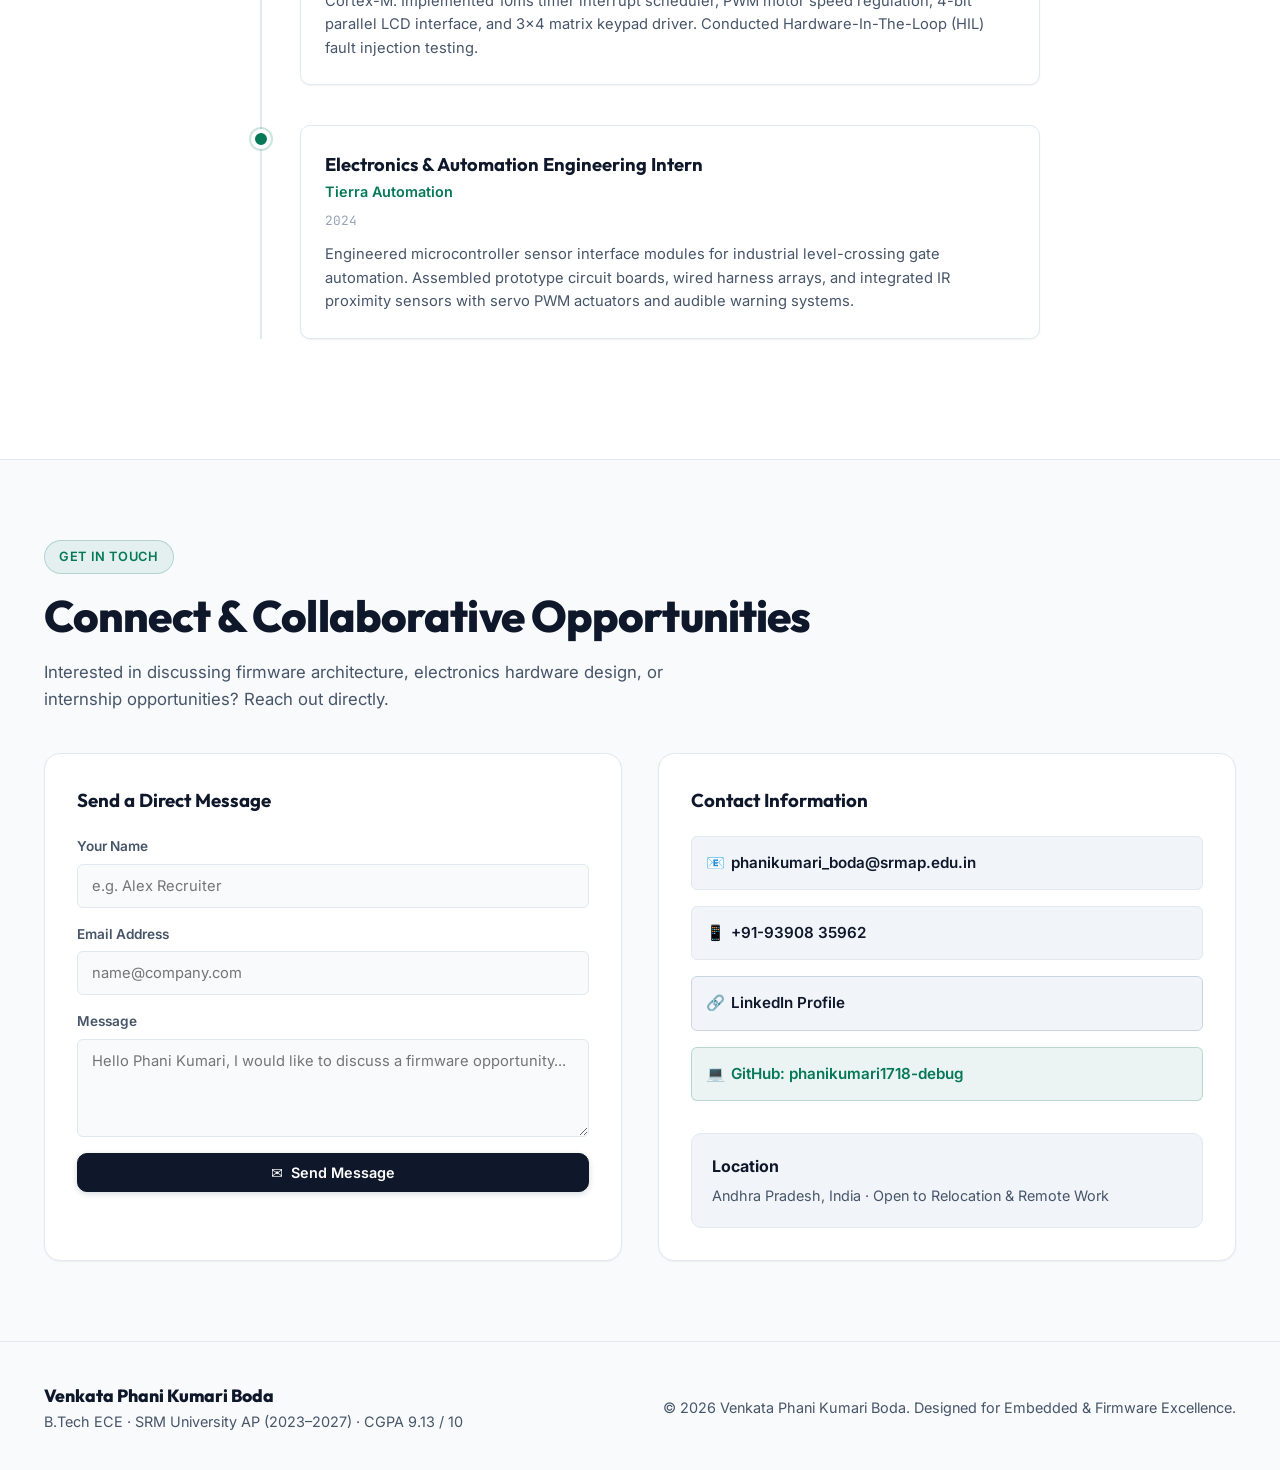
==== commit c06d6bfb: "Update portfolio site and hero assets" ====
--- a/index.html
+++ b/index.html
@@ -1,5 +1,5 @@
 <!DOCTYPE html>
-<html lang="en" data-theme="dark">
+<html lang="en" data-theme="light">
 <head>
   <meta charset="UTF-8">
   <meta name="viewport" content="width=device-width, initial-scale=1.0">
@@ -12,18 +12,17 @@
   <!-- NAVBAR -->
   <nav class="navbar">
     <div class="container nav-container">
-      <div class="nav-brand">
-        <div class="brand-avatar">PK</div>
+      <a href="#hero" class="nav-brand" style="text-decoration: none;">
         <div class="brand-info">
           <div class="brand-name">Phani Kumari <span>Boda</span></div>
           <div class="brand-title">Embedded Systems & Firmware Engineer</div>
         </div>
-      </div>
+      </a>
 
       <ul class="nav-links">
         <li><a href="#hero" class="active">Overview</a></li>
-        <li><a href="#projects">All 5 Projects & Demos</a></li>
         <li><a href="#architecture">Architecture</a></li>
+        <li><a href="#projects">Projects & Demos</a></li>
         <li><a href="#testing">Verification</a></li>
         <li><a href="#skills">Skills</a></li>
         <li><a href="#experience">Timeline</a></li>
@@ -31,13 +30,39 @@
       </ul>
 
       <div class="nav-actions">
-        <button class="theme-toggle" id="themeToggleBtn" title="Toggle Theme">
-          <span id="themeIcon">☀️</span>
-        </button>
-        <button class="btn btn-outline" id="openResumeBtn">
+        <button class="btn btn-outline nav-desktop-action" id="openResumeBtn">
           <span>📄</span> Resume
         </button>
-        <a href="#projects" class="btn btn-primary">
+        <a href="#projects" class="btn btn-primary nav-desktop-action">
+          <span>🚀</span> Live Project Demos
+        </a>
+        <button class="theme-toggle" id="themeToggleBtn" title="Toggle Theme" aria-label="Toggle Theme">
+          <span id="themeIcon">🌙</span>
+        </button>
+        <button class="mobile-menu-btn" id="mobileMenuBtn" aria-label="Toggle navigation menu" aria-expanded="false">
+          <span class="hamburger-line"></span>
+          <span class="hamburger-line"></span>
+          <span class="hamburger-line"></span>
+        </button>
+      </div>
+    </div>
+
+    <!-- Mobile Navigation Drawer -->
+    <div class="mobile-nav-drawer" id="mobileNavDrawer">
+      <ul class="mobile-nav-links">
+        <li><a href="#hero" class="mobile-nav-link active">Overview</a></li>
+        <li><a href="#architecture" class="mobile-nav-link">Architecture</a></li>
+        <li><a href="#projects" class="mobile-nav-link">Projects & Demos</a></li>
+        <li><a href="#testing" class="mobile-nav-link">Verification</a></li>
+        <li><a href="#skills" class="mobile-nav-link">Skills</a></li>
+        <li><a href="#experience" class="mobile-nav-link">Timeline</a></li>
+        <li><a href="#contact" class="mobile-nav-link">Contact</a></li>
+      </ul>
+      <div class="mobile-nav-actions">
+        <button class="btn btn-outline" id="mobileOpenResumeBtn" style="width: 100%; justify-content: center;">
+          <span>📄</span> View Resume
+        </button>
+        <a href="#projects" class="btn btn-primary mobile-nav-link" style="width: 100%; justify-content: center;">
           <span>🚀</span> Live Project Demos
         </a>
       </div>
@@ -105,7 +130,7 @@
               <span class="status-dot"></span>
               <span>SYSTEM: ONLINE (ARM CORTEX-M)</span>
             </div>
-            <div class="telemetry-item" style="color: var(--accent-blue);">
+            <div class="telemetry-item" style="color: var(--accent-emerald);">
               <span>10ms ISR TICK</span>
             </div>
           </div>
--- a/css/styles.css
+++ b/css/styles.css
@@ -7,43 +7,47 @@
 @import url('https://fonts.googleapis.com/css2?family=Inter:wght@300;400;500;600;700;800&family=JetBrains+Mono:wght@400;500;600;700&family=Outfit:wght@500;600;700;800&display=swap');
 
 :root {
-  /* Dark Theme Default */
-  --bg-primary: #0A0D14;
-  --bg-secondary: #121824;
-  --bg-tertiary: #1A2333;
-  --bg-card: rgba(22, 30, 46, 0.75);
-  --bg-card-hover: rgba(30, 41, 64, 0.85);
-  --border-color: rgba(255, 255, 255, 0.1);
-  --border-glow: rgba(59, 130, 246, 0.3);
-  
-  --text-main: #F1F5F9;
-  --text-muted: #94A3B8;
-  --text-dim: #64748B;
-  
-  --accent-blue: #3B82F6;
-  --accent-blue-glow: rgba(59, 130, 246, 0.25);
-  --accent-cyan: #06B6D4;
-  --accent-emerald: #10B981;
-  --accent-emerald-soft: rgba(16, 185, 129, 0.15);
-  --accent-amber: #F59E0B;
-  --accent-amber-soft: rgba(245, 158, 11, 0.15);
-  --accent-purple: #8B5CF6;
+  /* Executive Light Theme Default — Precision Carbon & Forest Emerald */
+  --bg-primary: #FFFFFF;
+  --bg-secondary: #F8FAFC;
+  --bg-tertiary: #F1F5F9;
+  --bg-card: #FFFFFF;
+  --bg-card-hover: #F8FAFC;
+  --border-color: #E2E8F0;
+  --border-glow: rgba(4, 120, 87, 0.2);
+  
+  --text-main: #0F172A;
+  --text-muted: #475569;
+  --text-dim: #94A3B8;
+  
+  /* Primary & Accents (Zero Blue) */
+  --accent-primary: #0F172A;
+  --accent-blue: #047857; /* Aliased to Forest Emerald to keep all existing var() references green */
+  --accent-blue-deep: #065F46;
+  --accent-blue-glow: rgba(4, 120, 87, 0.1);
+  --accent-cyan: #0D9488;
+  --accent-emerald: #047857;
+  --accent-emerald-soft: rgba(4, 120, 87, 0.08);
+  --accent-amber: #B45309;
+  --accent-amber-soft: rgba(180, 83, 9, 0.08);
+  --accent-purple: #6D28D9;
 
   --lcd-bg: #8BAC0F;
   --lcd-bg-dark: #0F380F;
   --lcd-text: #0F380F;
   --lcd-grid: #9BBC0F;
   
-  --code-bg: #0D1117;
-  --code-border: #30363D;
-  
-  --shadow-sm: 0 2px 8px rgba(0, 0, 0, 0.3);
-  --shadow-md: 0 8px 24px rgba(0, 0, 0, 0.4);
-  --shadow-glow: 0 0 30px rgba(59, 130, 246, 0.2);
+  --code-bg: #0F172A;
+  --code-border: #1E293B;
+  
+  --shadow-sm: 0 1px 2px rgba(0, 0, 0, 0.05);
+  --shadow-md: 0 4px 14px rgba(0, 0, 0, 0.06), 0 1px 3px rgba(0, 0, 0, 0.04);
+  --shadow-lg: 0 12px 30px rgba(0, 0, 0, 0.08), 0 2px 6px rgba(0, 0, 0, 0.04);
+  --shadow-glow: 0 4px 18px rgba(4, 120, 87, 0.08);
   
   --radius-sm: 6px;
-  --radius-md: 12px;
-  --radius-lg: 20px;
+  --radius-md: 10px;
+  --radius-lg: 16px;
   --radius-full: 9999px;
   
   --font-sans: 'Inter', system-ui, -apple-system, sans-serif;
@@ -53,38 +57,41 @@
   --transition: all 0.25s cubic-bezier(0.4, 0, 0.2, 1);
 }
 
-/* Light Theme Variables */
-[data-theme="light"] {
-  --bg-primary: #F8FAFC;
-  --bg-secondary: #F1F5F9;
-  --bg-tertiary: #E2E8F0;
-  --bg-card: rgba(255, 255, 255, 0.85);
-  --bg-card-hover: rgba(255, 255, 255, 0.98);
-  --border-color: rgba(0, 0, 0, 0.08);
-  --border-glow: rgba(37, 99, 235, 0.2);
-  
-  --text-main: #0F172A;
-  --text-muted: #475569;
-  --text-dim: #94A3B8;
-  
-  --accent-blue: #2563EB;
-  --accent-blue-glow: rgba(37, 99, 235, 0.15);
-  --accent-cyan: #0891B2;
-  --accent-emerald: #059669;
-  --accent-emerald-soft: rgba(5, 150, 105, 0.1);
-  --accent-amber: #D97706;
-  --accent-amber-soft: rgba(217, 119, 6, 0.1);
-  --accent-purple: #7C3AED;
-
-  --lcd-bg: #9EC028;
-  --lcd-text: #173B08;
-  
-  --code-bg: #1E293B;
-  --code-border: #334155;
-  
-  --shadow-sm: 0 2px 8px rgba(0, 0, 0, 0.05);
-  --shadow-md: 0 8px 24px rgba(0, 0, 0, 0.08);
-  --shadow-glow: 0 0 30px rgba(37, 99, 235, 0.12);
+/* Dark Theme Variables (Optionally toggled, matching non-blue palette) */
+[data-theme="dark"] {
+  --bg-primary: #090D14;
+  --bg-secondary: #0F172A;
+  --bg-tertiary: #1E293B;
+  --bg-card: rgba(15, 23, 42, 0.88);
+  --bg-card-hover: rgba(30, 41, 59, 0.95);
+  --border-color: rgba(255, 255, 255, 0.09);
+  --border-glow: rgba(16, 185, 129, 0.2);
+  
+  --text-main: #F8FAFC;
+  --text-muted: #94A3B8;
+  --text-dim: #64748B;
+  
+  --accent-primary: #F8FAFC;
+  --accent-blue: #10B981;
+  --accent-blue-deep: #059669;
+  --accent-blue-glow: rgba(16, 185, 129, 0.15);
+  --accent-cyan: #14B8A6;
+  --accent-emerald: #10B981;
+  --accent-emerald-soft: rgba(16, 185, 129, 0.12);
+  --accent-amber: #F59E0B;
+  --accent-amber-soft: rgba(245, 158, 11, 0.12);
+  --accent-purple: #A78BFA;
+
+  --lcd-bg: #8BAC0F;
+  --lcd-text: #0F380F;
+  
+  --code-bg: #0D1117;
+  --code-border: #1E293B;
+  
+  --shadow-sm: 0 1px 3px rgba(0, 0, 0, 0.3), 0 1px 2px rgba(0, 0, 0, 0.2);
+  --shadow-md: 0 4px 16px rgba(0, 0, 0, 0.35);
+  --shadow-lg: 0 12px 32px rgba(0, 0, 0, 0.45);
+  --shadow-glow: 0 4px 20px rgba(16, 185, 129, 0.1);
 }
 
 /* Reset & Base */
@@ -96,6 +103,7 @@
 
 html {
   scroll-behavior: smooth;
+  scroll-padding-top: 80px;
   font-size: 16px;
 }
 
@@ -107,24 +115,24 @@
   overflow-x: hidden;
   transition: background-color 0.3s ease, color 0.3s ease;
   background-image: 
-    radial-gradient(circle at 15% 15%, rgba(59, 130, 246, 0.05) 0%, transparent 40%),
-    radial-gradient(circle at 85% 65%, rgba(16, 185, 129, 0.04) 0%, transparent 40%);
+    radial-gradient(circle at 10% 10%, rgba(4, 120, 87, 0.025) 0%, transparent 45%),
+    radial-gradient(circle at 90% 60%, rgba(15, 23, 42, 0.02) 0%, transparent 45%);
   background-attachment: fixed;
 }
 
 a {
-  color: var(--accent-blue);
+  color: var(--accent-emerald);
   text-decoration: none;
   transition: var(--transition);
 }
 
 a:hover {
-  color: var(--accent-cyan);
+  color: var(--accent-blue-deep);
 }
 
 /* Container */
 .container {
-  max-width: 1200px;
+  max-width: 1240px;
   margin: 0 auto;
   padding: 0 24px;
 }
@@ -134,15 +142,15 @@
   position: sticky;
   top: 0;
   z-index: 1000;
-  background: rgba(10, 13, 20, 0.85);
+  background: rgba(255, 255, 255, 0.94);
   backdrop-filter: blur(16px);
   -webkit-backdrop-filter: blur(16px);
   border-bottom: 1px solid var(--border-color);
   transition: var(--transition);
 }
 
-[data-theme="light"] .navbar {
-  background: rgba(248, 250, 252, 0.85);
+[data-theme="dark"] .navbar {
+  background: rgba(9, 13, 20, 0.92);
 }
 
 .nav-container {
@@ -155,22 +163,13 @@
 .nav-brand {
   display: flex;
   align-items: center;
-  gap: 12px;
-}
-
-.brand-avatar {
-  width: 42px;
-  height: 42px;
-  border-radius: 10px;
-  background: linear-gradient(135deg, var(--accent-blue), var(--accent-cyan));
-  display: flex;
-  align-items: center;
-  justify-content: center;
-  color: white;
-  font-family: var(--font-heading);
-  font-weight: 800;
-  font-size: 1.1rem;
-  box-shadow: 0 0 12px var(--accent-blue-glow);
+  text-decoration: none;
+  cursor: pointer;
+  transition: opacity 0.2s ease;
+}
+
+.nav-brand:hover {
+  opacity: 0.85;
 }
 
 .brand-info {
@@ -181,13 +180,13 @@
 .brand-name {
   font-family: var(--font-heading);
   font-weight: 700;
-  font-size: 1.1rem;
+  font-size: 1.15rem;
   color: var(--text-main);
   letter-spacing: -0.01em;
 }
 
 .brand-name span {
-  color: var(--accent-blue);
+  color: var(--accent-emerald);
 }
 
 .brand-title {
@@ -199,7 +198,7 @@
 .nav-links {
   display: flex;
   align-items: center;
-  gap: 24px;
+  gap: 22px;
   list-style: none;
 }
 
@@ -208,12 +207,15 @@
   font-size: 0.9rem;
   font-weight: 500;
   position: relative;
-  padding: 6px 0;
+  padding: 8px 0;
+  white-space: nowrap;
+  transition: color 0.2s ease;
 }
 
 .nav-links a:hover,
 .nav-links a.active {
-  color: var(--text-main);
+  color: var(--accent-emerald);
+  font-weight: 600;
 }
 
 .nav-links a::after {
@@ -222,9 +224,9 @@
   bottom: 0;
   left: 0;
   width: 0;
-  height: 2px;
-  background: var(--accent-blue);
-  transition: var(--transition);
+  height: 2.5px;
+  background: var(--accent-emerald);
+  transition: width 0.25s cubic-bezier(0.4, 0, 0.2, 1);
   border-radius: 2px;
 }
 
@@ -255,34 +257,59 @@
 }
 
 .btn-primary {
-  background: linear-gradient(135deg, var(--accent-blue), #2563EB);
-  color: white;
-  box-shadow: 0 4px 14px var(--accent-blue-glow);
+  background: #0F172A;
+  color: #FFFFFF;
+  border: 1px solid #0F172A;
+  box-shadow: 0 2px 6px rgba(15, 23, 42, 0.16);
 }
 
 .btn-primary:hover {
-  transform: translateY(-2px);
-  box-shadow: 0 6px 20px var(--accent-blue-glow);
-  color: white;
+  background: #047857;
+  border-color: #047857;
+  transform: translateY(-1px);
+  box-shadow: 0 4px 12px rgba(4, 120, 87, 0.22);
+  color: #FFFFFF;
+}
+
+[data-theme="dark"] .btn-primary {
+  background: #047857;
+  border-color: #047857;
+}
+
+[data-theme="dark"] .btn-primary:hover {
+  background: #059669;
+  border-color: #059669;
 }
 
 .btn-outline {
-  background: rgba(255, 255, 255, 0.03);
-  border-color: var(--border-color);
+  background: #FFFFFF;
+  border: 1px solid var(--border-color);
   color: var(--text-main);
+  box-shadow: var(--shadow-sm);
 }
 
 .btn-outline:hover {
+  background: #F8FAFC;
+  border-color: #CBD5E1;
+  color: var(--accent-emerald);
+}
+
+[data-theme="dark"] .btn-outline {
+  background: rgba(255, 255, 255, 0.04);
+  box-shadow: none;
+}
+
+[data-theme="dark"] .btn-outline:hover {
   background: rgba(255, 255, 255, 0.08);
-  border-color: var(--accent-blue);
-  color: var(--accent-blue);
+  border-color: rgba(255, 255, 255, 0.2);
+  color: var(--text-main);
 }
 
 .theme-toggle {
   width: 40px;
   height: 40px;
   border-radius: 10px;
-  background: var(--bg-secondary);
+  background: var(--bg-tertiary);
   border: 1px solid var(--border-color);
   color: var(--text-main);
   display: flex;
@@ -293,8 +320,18 @@
 }
 
 .theme-toggle:hover {
-  border-color: var(--accent-blue);
-  color: var(--accent-blue);
+  border-color: #CBD5E1;
+  color: var(--accent-emerald);
+  background: #F1F5F9;
+}
+
+[data-theme="dark"] .theme-toggle {
+  background: var(--bg-secondary);
+}
+
+[data-theme="dark"] .theme-toggle:hover {
+  border-color: rgba(255, 255, 255, 0.2);
+  color: #34D399;
 }
 
 /* Section Common */
@@ -309,14 +346,20 @@
   gap: 8px;
   padding: 6px 14px;
   border-radius: var(--radius-full);
-  background: var(--accent-blue-glow);
-  border: 1px solid rgba(59, 130, 246, 0.3);
-  color: var(--accent-blue);
-  font-size: 0.82rem;
+  background: rgba(4, 120, 87, 0.08);
+  border: 1px solid rgba(4, 120, 87, 0.22);
+  color: #047857;
+  font-size: 0.8rem;
   font-weight: 600;
   text-transform: uppercase;
   letter-spacing: 0.05em;
   margin-bottom: 16px;
+}
+
+[data-theme="dark"] .section-tag {
+  color: #34D399;
+  background: rgba(16, 185, 129, 0.1);
+  border-color: rgba(16, 185, 129, 0.25);
 }
 
 .section-title {
@@ -357,7 +400,13 @@
 }
 
 .hero-content h1 .gradient-text {
-  background: linear-gradient(135deg, var(--accent-blue), var(--accent-cyan));
+  background: linear-gradient(135deg, #0F172A 0%, #047857 60%, #059669 100%);
+  -webkit-background-clip: text;
+  -webkit-text-fill-color: transparent;
+}
+
+[data-theme="dark"] .hero-content h1 .gradient-text {
+  background: linear-gradient(135deg, #F8FAFC 0%, #34D399 60%, #6EE7B7 100%);
   -webkit-background-clip: text;
   -webkit-text-fill-color: transparent;
 }
@@ -380,31 +429,50 @@
   display: inline-flex;
   align-items: center;
   gap: 6px;
-  padding: 6px 14px;
+  padding: 6px 12px;
   border-radius: var(--radius-sm);
-  font-size: 0.82rem;
+  font-size: 0.8rem;
   font-weight: 600;
-  background: var(--bg-secondary);
+  background: var(--bg-tertiary);
   border: 1px solid var(--border-color);
   color: var(--text-main);
+  transition: var(--transition);
 }
 
 .badge.blue {
-  background: var(--accent-blue-glow);
-  border-color: rgba(59, 130, 246, 0.4);
-  color: var(--accent-blue);
+  background: #F1F5F9;
+  border-color: #CBD5E1;
+  color: #0F172A;
 }
 
 .badge.green {
-  background: var(--accent-emerald-soft);
-  border-color: rgba(16, 185, 129, 0.4);
-  color: var(--accent-emerald);
+  background: rgba(4, 120, 87, 0.08);
+  border-color: rgba(4, 120, 87, 0.22);
+  color: #047857;
 }
 
 .badge.amber {
-  background: var(--accent-amber-soft);
-  border-color: rgba(245, 158, 11, 0.4);
-  color: var(--accent-amber);
+  background: rgba(180, 83, 9, 0.08);
+  border-color: rgba(180, 83, 9, 0.22);
+  color: #B45309;
+}
+
+[data-theme="dark"] .badge.blue {
+  background: rgba(255, 255, 255, 0.07);
+  border-color: rgba(255, 255, 255, 0.15);
+  color: #F8FAFC;
+}
+
+[data-theme="dark"] .badge.green {
+  background: rgba(16, 185, 129, 0.1);
+  border-color: rgba(16, 185, 129, 0.25);
+  color: #34D399;
+}
+
+[data-theme="dark"] .badge.amber {
+  background: rgba(245, 158, 11, 0.1);
+  border-color: rgba(245, 158, 11, 0.25);
+  color: #FBBF24;
 }
 
 .hero-cta {
@@ -421,7 +489,7 @@
   border: 1px solid var(--border-color);
   border-radius: var(--radius-md);
   padding: 20px;
-  backdrop-filter: blur(10px);
+  box-shadow: var(--shadow-sm);
 }
 
 .stat-item {
@@ -433,7 +501,11 @@
   font-family: var(--font-heading);
   font-size: 1.4rem;
   font-weight: 800;
-  color: var(--accent-blue);
+  color: #047857;
+}
+
+[data-theme="dark"] .stat-num {
+  color: #34D399;
 }
 
 .stat-label {
@@ -453,8 +525,14 @@
   position: relative;
   border-radius: var(--radius-lg);
   overflow: hidden;
-  border: 1px solid var(--border-glow);
-  box-shadow: var(--shadow-glow), var(--shadow-md);
+  border: 1px solid var(--border-color);
+  box-shadow: var(--shadow-lg);
+  background: var(--bg-card);
+}
+
+[data-theme="dark"] .hero-banner-wrapper {
+  border-color: rgba(255, 255, 255, 0.1);
+  box-shadow: var(--shadow-lg), 0 0 0 1px rgba(0, 0, 0, 0.4);
 }
 
 .hero-banner-img {
@@ -474,14 +552,21 @@
   bottom: 16px;
   left: 16px;
   right: 16px;
-  background: rgba(10, 13, 20, 0.85);
-  backdrop-filter: blur(12px);
-  border: 1px solid rgba(255, 255, 255, 0.15);
+  background: rgba(255, 255, 255, 0.94);
+  backdrop-filter: blur(16px);
+  -webkit-backdrop-filter: blur(16px);
+  border: 1px solid var(--border-color);
   border-radius: var(--radius-md);
   padding: 12px 16px;
   display: flex;
   align-items: center;
   justify-content: space-between;
+  box-shadow: var(--shadow-md);
+}
+
+[data-theme="dark"] .telemetry-overlay {
+  background: rgba(15, 23, 42, 0.92);
+  border-color: rgba(255, 255, 255, 0.1);
 }
 
 .telemetry-item {
@@ -498,8 +583,8 @@
   height: 8px;
   border-radius: 50%;
   background: var(--accent-emerald);
-  box-shadow: 0 0 10px var(--accent-emerald);
-  animation: pulse 2s infinite;
+  box-shadow: 0 0 6px rgba(16, 185, 129, 0.5);
+  animation: pulse 2.5s infinite;
 }
 
 @keyframes pulse {
@@ -701,10 +786,10 @@
 }
 
 .fsm-state-pill.active {
-  background: var(--accent-blue);
-  border-color: var(--accent-blue);
+  background: var(--accent-emerald);
+  border-color: var(--accent-emerald);
   color: white;
-  box-shadow: 0 0 14px var(--accent-blue-glow);
+  box-shadow: 0 2px 8px rgba(4, 120, 87, 0.25);
 }
 
 .fsm-state-pill.paused {
@@ -740,11 +825,12 @@
   padding: 18px 22px;
   transition: var(--transition);
   cursor: pointer;
+  box-shadow: var(--shadow-sm);
 }
 
 .arch-layer-card:hover,
 .arch-layer-card.active {
-  border-color: var(--accent-blue);
+  border-color: var(--accent-emerald);
   transform: translateX(6px);
   background: var(--bg-card-hover);
 }
@@ -785,7 +871,7 @@
 .code-title {
   font-family: var(--font-mono);
   font-size: 0.85rem;
-  color: var(--accent-cyan);
+  color: #34D399;
 }
 
 .code-body {
@@ -815,7 +901,7 @@
 .filter-btn {
   padding: 8px 18px;
   border-radius: var(--radius-full);
-  background: var(--bg-secondary);
+  background: var(--bg-tertiary);
   border: 1px solid var(--border-color);
   color: var(--text-muted);
   font-size: 0.88rem;
@@ -826,9 +912,15 @@
 
 .filter-btn:hover,
 .filter-btn.active {
-  background: var(--accent-blue);
-  border-color: var(--accent-blue);
+  background: #0F172A;
+  border-color: #0F172A;
   color: white;
+}
+
+[data-theme="dark"] .filter-btn:hover,
+[data-theme="dark"] .filter-btn.active {
+  background: #047857;
+  border-color: #047857;
 }
 
 .projects-grid {
@@ -842,19 +934,19 @@
   border: 1px solid var(--border-color);
   border-radius: var(--radius-lg);
   padding: 28px;
-  backdrop-filter: blur(10px);
   display: flex;
   flex-direction: column;
   justify-content: space-between;
   transition: var(--transition);
   position: relative;
   overflow: hidden;
+  box-shadow: var(--shadow-sm);
 }
 
 .project-card:hover {
-  transform: translateY(-6px);
-  border-color: var(--border-glow);
-  box-shadow: var(--shadow-glow), var(--shadow-md);
+  transform: translateY(-4px);
+  border-color: #CBD5E1;
+  box-shadow: var(--shadow-md);
 }
 
 .project-card.featured::before {
@@ -862,7 +954,7 @@
   position: absolute;
   top: 18px;
   right: -32px;
-  background: var(--accent-blue);
+  background: #0F172A;
   color: white;
   font-size: 0.65rem;
   font-weight: 800;
@@ -871,17 +963,28 @@
   letter-spacing: 0.1em;
 }
 
+[data-theme="dark"] .project-card.featured::before {
+  background: #047857;
+}
+
 .project-icon {
   width: 48px;
   height: 48px;
   border-radius: var(--radius-md);
-  background: var(--accent-blue-glow);
-  color: var(--accent-blue);
+  background: rgba(4, 120, 87, 0.08);
+  color: #047857;
   display: flex;
   align-items: center;
   justify-content: center;
   font-size: 1.4rem;
   margin-bottom: 20px;
+  border: 1px solid rgba(4, 120, 87, 0.18);
+}
+
+[data-theme="dark"] .project-icon {
+  background: rgba(16, 185, 129, 0.1);
+  color: #34D399;
+  border-color: rgba(16, 185, 129, 0.25);
 }
 
 .project-title {
@@ -983,12 +1086,17 @@
 
 /* RECRUITER / HAVI CALLOUT */
 .recruiter-banner {
-  background: linear-gradient(135deg, rgba(59, 130, 246, 0.12), rgba(16, 185, 129, 0.08));
-  border: 1px solid var(--border-glow);
+  background: linear-gradient(135deg, rgba(4, 120, 87, 0.04), rgba(15, 23, 42, 0.02));
+  border: 1px solid var(--border-color);
   border-radius: var(--radius-lg);
   padding: 36px;
   margin: 40px 0;
-  backdrop-filter: blur(12px);
+  box-shadow: var(--shadow-sm);
+}
+
+[data-theme="dark"] .recruiter-banner {
+  background: linear-gradient(135deg, rgba(16, 185, 129, 0.06), rgba(255, 255, 255, 0.02));
+  border-color: rgba(255, 255, 255, 0.08);
 }
 
 .recruiter-grid {
@@ -1003,6 +1111,7 @@
   border: 1px solid var(--border-color);
   border-radius: var(--radius-md);
   padding: 20px;
+  box-shadow: var(--shadow-sm);
 }
 
 .recruiter-icon {
@@ -1033,6 +1142,7 @@
   border: 1px solid var(--border-color);
   border-radius: var(--radius-md);
   padding: 24px;
+  box-shadow: var(--shadow-sm);
 }
 
 .skill-cat-title {
@@ -1040,7 +1150,7 @@
   font-weight: 700;
   font-size: 1.1rem;
   margin-bottom: 16px;
-  color: var(--accent-blue);
+  color: var(--accent-emerald);
   display: flex;
   align-items: center;
   gap: 8px;
@@ -1055,7 +1165,7 @@
 .skill-pill {
   padding: 6px 12px;
   border-radius: var(--radius-sm);
-  background: var(--bg-secondary);
+  background: var(--bg-tertiary);
   border: 1px solid var(--border-color);
   font-size: 0.85rem;
   font-weight: 500;
@@ -1064,8 +1174,8 @@
 }
 
 .skill-pill:hover {
-  border-color: var(--accent-blue);
-  color: var(--accent-blue);
+  border-color: var(--accent-emerald);
+  color: var(--accent-emerald);
 }
 
 /* EXPERIENCE & EDUCATION TIMELINE */
@@ -1098,9 +1208,14 @@
   width: 20px;
   height: 20px;
   border-radius: 50%;
-  background: var(--accent-blue);
+  background: #047857;
   border: 4px solid var(--bg-primary);
-  box-shadow: 0 0 10px var(--accent-blue-glow);
+  box-shadow: 0 0 0 2px rgba(4, 120, 87, 0.2);
+}
+
+[data-theme="dark"] .timeline-dot {
+  background: #10B981;
+  box-shadow: 0 0 0 2px rgba(16, 185, 129, 0.25);
 }
 
 .timeline-card {
@@ -1108,6 +1223,7 @@
   border: 1px solid var(--border-color);
   border-radius: var(--radius-md);
   padding: 24px;
+  box-shadow: var(--shadow-sm);
 }
 
 .timeline-title {
@@ -1117,7 +1233,7 @@
 }
 
 .timeline-subtitle {
-  color: var(--accent-blue);
+  color: var(--accent-emerald);
   font-weight: 600;
   font-size: 0.9rem;
   margin-bottom: 8px;
@@ -1148,6 +1264,7 @@
   border: 1px solid var(--border-color);
   border-radius: var(--radius-lg);
   padding: 32px;
+  box-shadow: var(--shadow-sm);
 }
 
 .contact-form {
@@ -1181,8 +1298,8 @@
 
 .form-input:focus, .form-textarea:focus {
   outline: none;
-  border-color: var(--accent-blue);
-  box-shadow: 0 0 10px var(--accent-blue-glow);
+  border-color: var(--accent-emerald);
+  box-shadow: 0 0 0 3px rgba(4, 120, 87, 0.15);
 }
 
 footer {
@@ -1208,7 +1325,7 @@
   left: 0;
   width: 100vw;
   height: 100vh;
-  background: rgba(0, 0, 0, 0.75);
+  background: rgba(15, 23, 42, 0.6);
   backdrop-filter: blur(8px);
   z-index: 2000;
   display: flex;
@@ -1234,7 +1351,7 @@
   max-height: 85vh;
   overflow-y: auto;
   padding: 32px;
-  box-shadow: var(--shadow-md);
+  box-shadow: var(--shadow-lg);
   position: relative;
 }
 
@@ -1253,6 +1370,12 @@
   align-items: center;
   justify-content: center;
   font-weight: 700;
+  transition: var(--transition);
+}
+
+.modal-close:hover {
+  background: var(--bg-tertiary);
+  color: var(--accent-emerald);
 }
 
 /* Toast */
@@ -1260,7 +1383,7 @@
   position: fixed;
   bottom: 24px;
   right: 24px;
-  background: var(--accent-emerald);
+  background: #047857;
   color: white;
   padding: 12px 20px;
   border-radius: var(--radius-md);
@@ -1277,21 +1400,6 @@
   opacity: 1;
 }
 
-/* RESPONSIVE */
-@media (max-width: 992px) {
-  .hero-grid, .sim-container, .arch-grid, .contact-grid {
-    grid-template-columns: 1fr;
-  }
-  
-  .stats-grid {
-    grid-template-columns: repeat(2, 1fr);
-  }
-  
-  .nav-links {
-    display: none; /* Can be toggled on mobile */
-  }
-}
-
 /* In-Page Project Deep Dive Showcase Panels */
 .project-deepdive-panel {
   background: var(--bg-card);
@@ -1299,13 +1407,13 @@
   border-radius: var(--radius-lg);
   padding: 32px;
   margin-top: 36px;
-  backdrop-filter: blur(12px);
+  box-shadow: var(--shadow-sm);
+  transition: var(--transition);
+}
+
+.project-deepdive-panel:hover {
+  border-color: #CBD5E1;
   box-shadow: var(--shadow-md);
-  transition: var(--transition);
-}
-
-.project-deepdive-panel:hover {
-  border-color: var(--border-glow);
 }
 
 .project-deepdive-header {
@@ -1328,3 +1436,281 @@
   gap: 12px;
 }
 
+/* MOBILE HAMBURGER BUTTON & DRAWER */
+.mobile-menu-btn {
+  display: none;
+  flex-direction: column;
+  justify-content: center;
+  align-items: center;
+  gap: 5px;
+  width: 40px;
+  height: 40px;
+  background: var(--bg-tertiary);
+  border: 1px solid var(--border-color);
+  border-radius: var(--radius-sm);
+  cursor: pointer;
+  padding: 8px;
+  transition: var(--transition);
+  color: var(--text-main);
+  z-index: 1001;
+}
+
+.mobile-menu-btn .hamburger-line {
+  display: block;
+  width: 20px;
+  height: 2px;
+  background-color: var(--text-main);
+  border-radius: 2px;
+  transition: transform 0.25s ease, opacity 0.25s ease;
+}
+
+.mobile-menu-btn.active .hamburger-line:nth-child(1) {
+  transform: translateY(7px) rotate(45deg);
+}
+.mobile-menu-btn.active .hamburger-line:nth-child(2) {
+  opacity: 0;
+}
+.mobile-menu-btn.active .hamburger-line:nth-child(3) {
+  transform: translateY(-7px) rotate(-45deg);
+}
+
+.mobile-nav-drawer {
+  display: none;
+  position: absolute;
+  top: 100%;
+  left: 0;
+  width: 100%;
+  background: var(--bg-primary);
+  border-bottom: 1px solid var(--border-color);
+  box-shadow: var(--shadow-lg);
+  padding: 20px 24px 28px;
+  z-index: 999;
+}
+
+.mobile-nav-drawer.open {
+  display: block;
+  animation: slideDownMenu 0.25s ease forwards;
+}
+
+@keyframes slideDownMenu {
+  from {
+    opacity: 0;
+    transform: translateY(-10px);
+  }
+  to {
+    opacity: 1;
+    transform: translateY(0);
+  }
+}
+
+.mobile-nav-links {
+  list-style: none;
+  display: flex;
+  flex-direction: column;
+  gap: 4px;
+  margin-bottom: 20px;
+}
+
+.mobile-nav-links a {
+  display: block;
+  padding: 12px 16px;
+  font-size: 1rem;
+  font-weight: 600;
+  color: var(--text-main);
+  border-radius: var(--radius-sm);
+  transition: var(--transition);
+}
+
+.mobile-nav-links a:hover,
+.mobile-nav-links a.active {
+  background: var(--bg-tertiary);
+  color: var(--accent-emerald);
+}
+
+.mobile-nav-actions {
+  display: flex;
+  flex-direction: column;
+  gap: 10px;
+  padding-top: 16px;
+  border-top: 1px solid var(--border-color);
+}
+
+/* RESPONSIVE DESIGN BREAKPOINTS */
+@media (max-width: 992px) {
+  .nav-links, .nav-desktop-action {
+    display: none !important;
+  }
+  
+  .mobile-menu-btn {
+    display: flex;
+  }
+  
+  .hero-grid {
+    grid-template-columns: 1fr;
+    gap: 40px;
+  }
+  
+  .hero-visual {
+    order: -1;
+    max-width: 600px;
+    margin: 0 auto;
+    width: 100%;
+  }
+  
+  .sim-container {
+    grid-template-columns: 1fr;
+    gap: 24px;
+  }
+  
+  .arch-grid {
+    grid-template-columns: 1fr;
+    gap: 24px;
+  }
+  
+  .contact-grid {
+    grid-template-columns: 1fr;
+    gap: 24px;
+  }
+  
+  .stats-grid {
+    grid-template-columns: repeat(2, 1fr);
+  }
+}
+
+@media (max-width: 768px) {
+  section {
+    padding: 50px 0;
+  }
+  
+  .container {
+    padding: 0 16px;
+  }
+  
+  .nav-container {
+    height: 64px;
+  }
+  
+  .brand-name {
+    font-size: 1rem;
+  }
+  
+  .brand-title {
+    display: none;
+  }
+  
+  .hero-section {
+    padding: 24px 0 50px;
+  }
+  
+  .hero-content h1 {
+    font-size: clamp(1.8rem, 6.5vw, 2.4rem);
+  }
+  
+  .hero-cta {
+    flex-direction: column;
+    width: 100%;
+  }
+  
+  .hero-cta .btn {
+    width: 100%;
+    justify-content: center;
+  }
+  
+  .stats-grid {
+    grid-template-columns: repeat(2, 1fr);
+    gap: 12px;
+    padding: 14px;
+  }
+  
+  .stat-num {
+    font-size: 1.25rem;
+  }
+  
+  .projects-grid {
+    grid-template-columns: 1fr;
+  }
+  
+  .project-deepdive-panel {
+    padding: 20px 16px;
+  }
+  
+  .project-deepdive-header {
+    flex-direction: column;
+    align-items: flex-start;
+  }
+  
+  .modal-content {
+    padding: 24px 16px;
+    max-height: 90vh;
+  }
+  
+  .recruiter-banner {
+    padding: 24px 16px;
+  }
+  
+  .timeline-item {
+    padding-left: 45px;
+  }
+  
+  .timeline::before {
+    left: 10px;
+  }
+  
+  .timeline-dot {
+    left: 1px;
+  }
+  
+  .telemetry-overlay {
+    flex-direction: column;
+    align-items: flex-start;
+    gap: 6px;
+    padding: 10px 14px;
+  }
+}
+
+@media (max-width: 480px) {
+  .stats-grid {
+    grid-template-columns: 1fr;
+  }
+  
+  .hero-badges {
+    gap: 6px;
+  }
+  
+  .badge {
+    font-size: 0.75rem;
+    padding: 5px 10px;
+  }
+  
+  .keypad-grid {
+    gap: 8px;
+  }
+  
+  .key-btn {
+    padding: 10px 6px;
+    font-size: 0.85rem;
+  }
+  
+  .lcd-screen-inner {
+    font-size: 0.9rem;
+    padding: 12px;
+    min-height: 80px;
+  }
+  
+  .form-input, .form-textarea {
+    font-size: 16px; /* Prevents auto-zoom in mobile Safari */
+  }
+  
+  .project-filters {
+    overflow-x: auto;
+    flex-wrap: nowrap;
+    padding-bottom: 8px;
+    -webkit-overflow-scrolling: touch;
+  }
+  
+  .filter-btn {
+    white-space: nowrap;
+    flex-shrink: 0;
+  }
+}
+
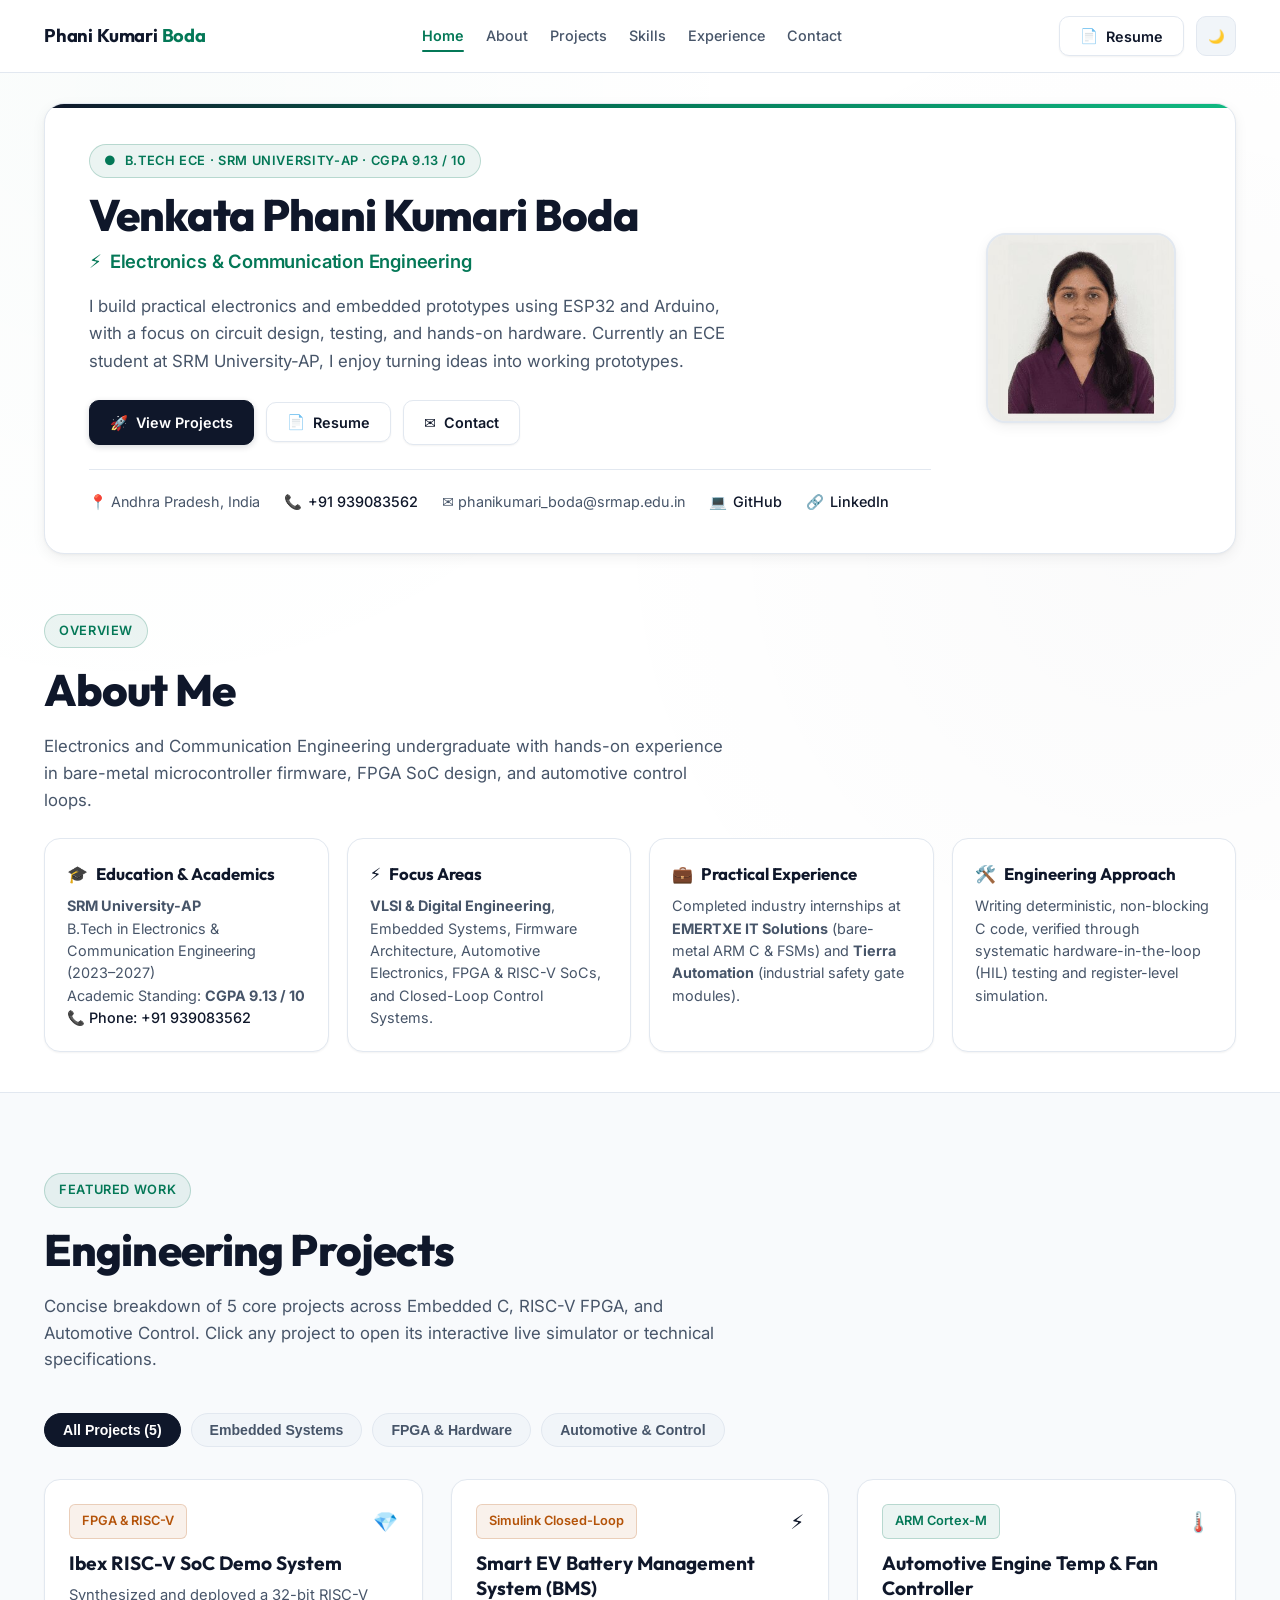
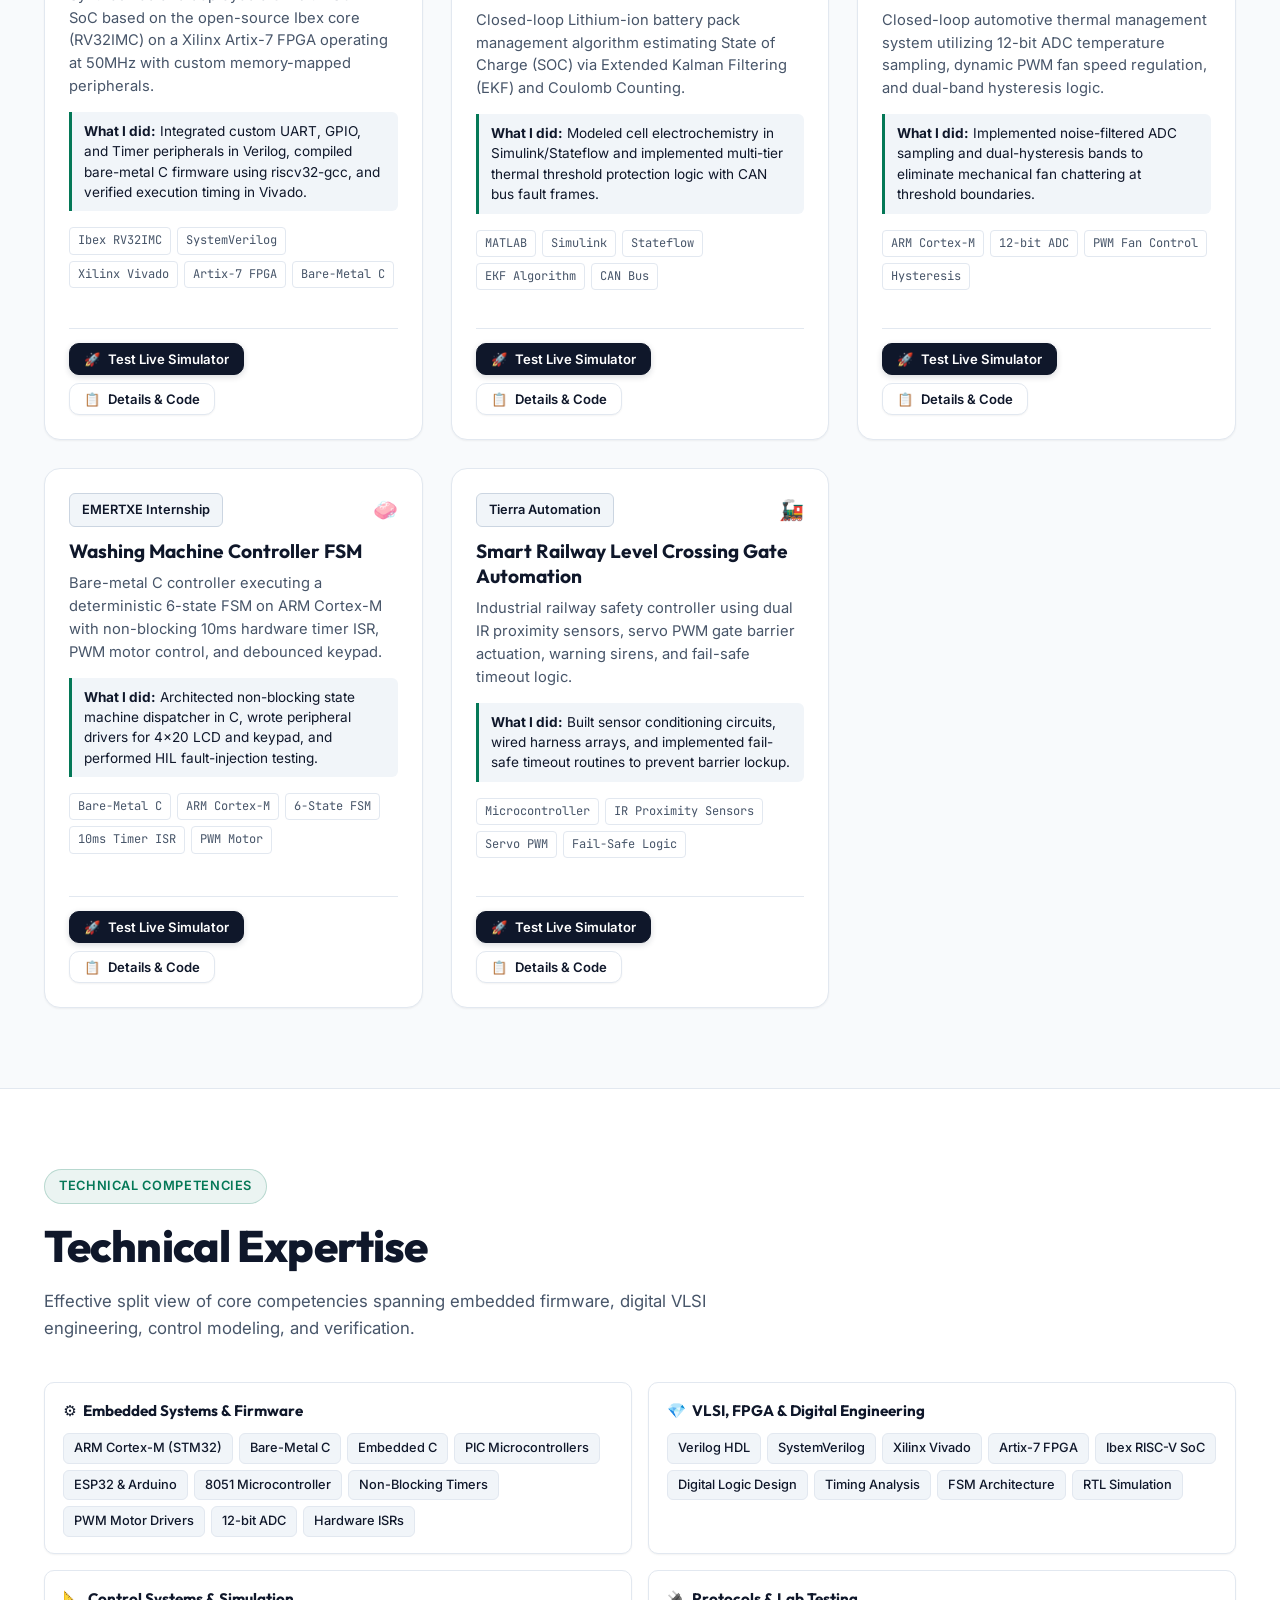
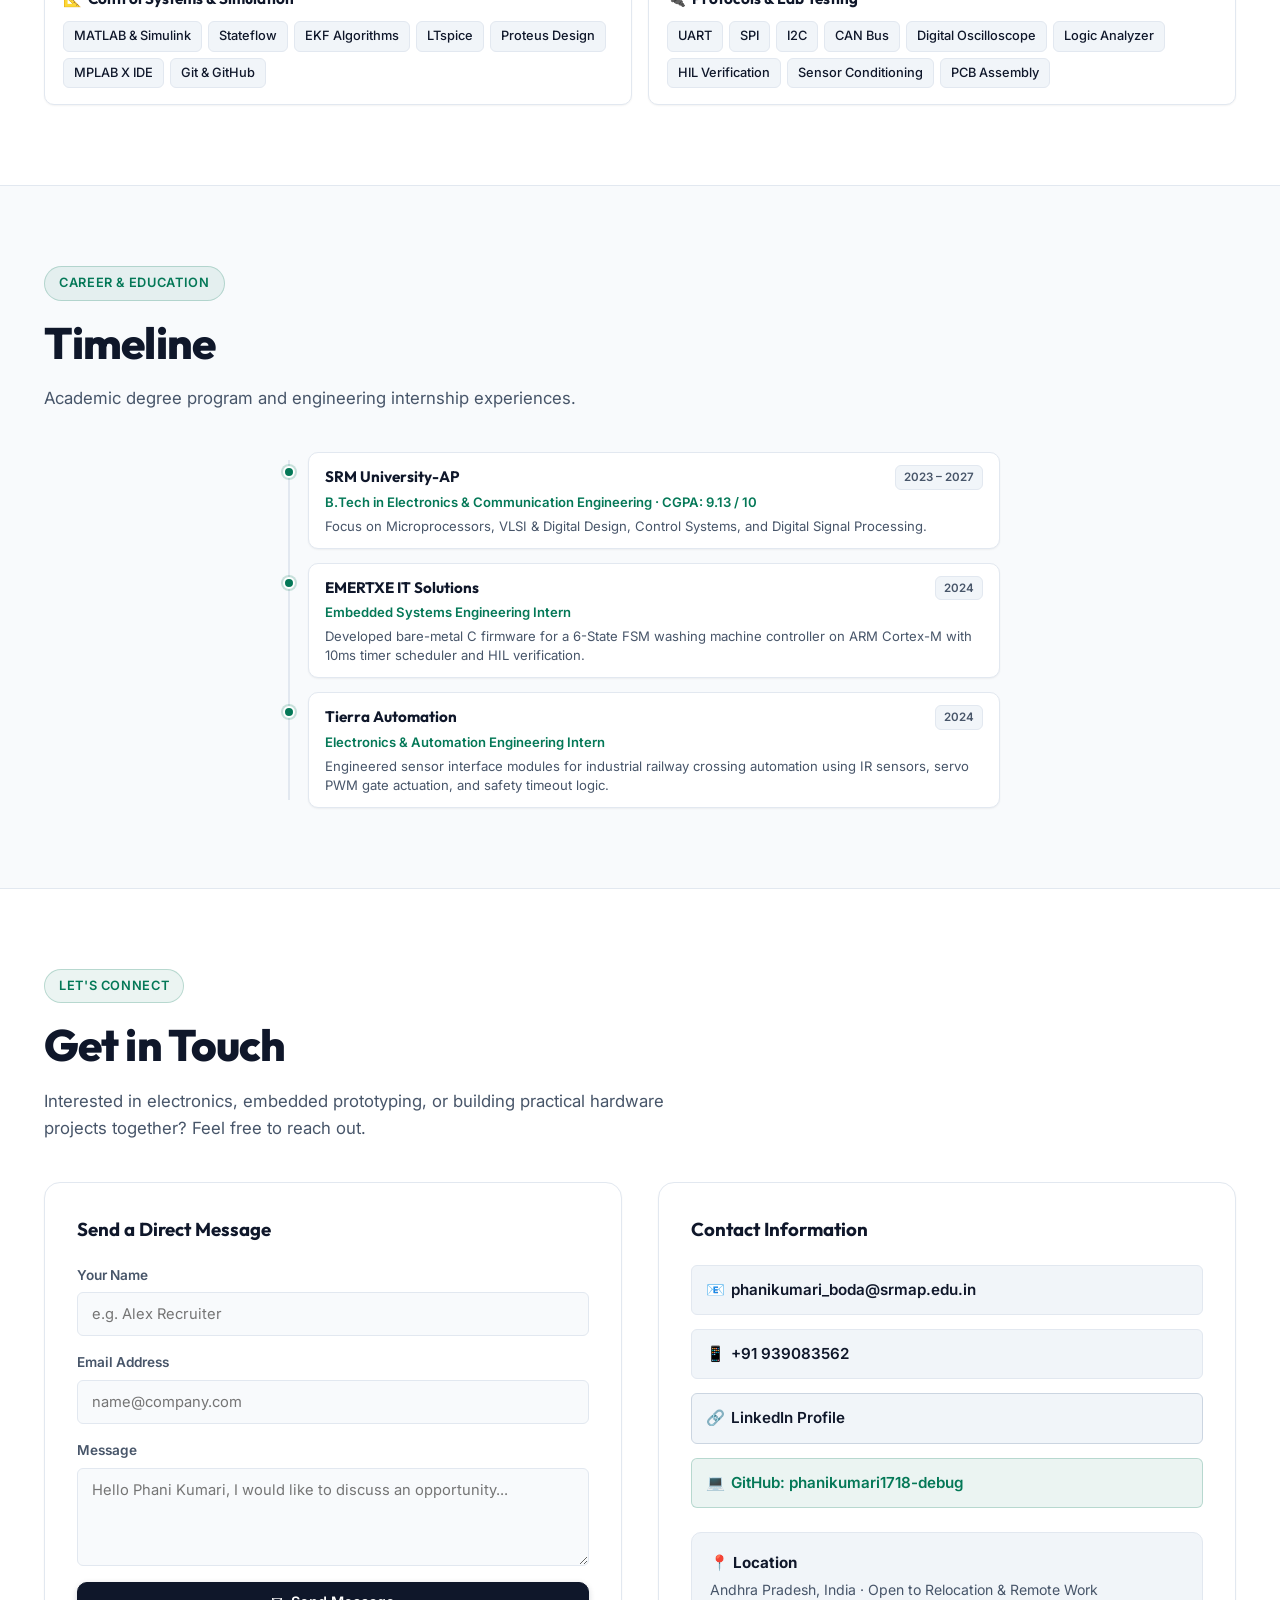
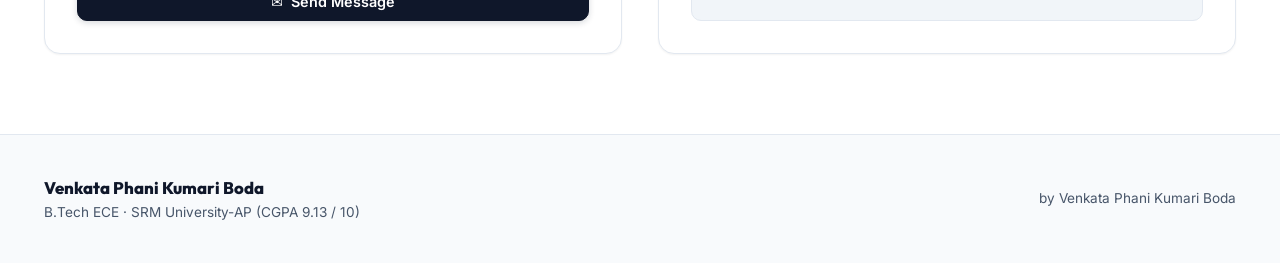
==== commit b86f1269: "Add portfolio site project" ====
--- a/index.html
+++ b/index.html
@@ -3,29 +3,27 @@
 <head>
   <meta charset="UTF-8">
   <meta name="viewport" content="width=device-width, initial-scale=1.0">
-  <title>Venkata Phani Kumari Boda | Embedded Systems & Firmware Engineer Portfolio</title>
-  <meta name="description" content="Complete Portfolio of Venkata Phani Kumari Boda — Embedded Systems & Firmware Engineer. B.Tech ECE @ SRM University AP (CGPA 9.13). Live interactive simulators, schematics, code details, and working flows for ALL 5 engineering projects.">
-  <link rel="stylesheet" href="css/styles.css">
+  <title>Venkata Phani Kumari Boda | Portfolio</title>
+  <meta name="description" content="Personal portfolio of Venkata Phani Kumari Boda — Electronics & Communication Engineering student at SRM University-AP (CGPA 9.13). Embedded systems, FPGA, automotive, and hardware projects.">
+  <link rel="stylesheet" href="/css/styles.css">
 </head>
 <body>
 
   <!-- NAVBAR -->
   <nav class="navbar">
     <div class="container nav-container">
-      <a href="#hero" class="nav-brand" style="text-decoration: none;">
+      <a href="#home" class="nav-brand">
         <div class="brand-info">
           <div class="brand-name">Phani Kumari <span>Boda</span></div>
-          <div class="brand-title">Embedded Systems & Firmware Engineer</div>
         </div>
       </a>
 
       <ul class="nav-links">
-        <li><a href="#hero" class="active">Overview</a></li>
-        <li><a href="#architecture">Architecture</a></li>
-        <li><a href="#projects">Projects & Demos</a></li>
-        <li><a href="#testing">Verification</a></li>
+        <li><a href="#home" class="active">Home</a></li>
+        <li><a href="#about">About</a></li>
+        <li><a href="#projects">Projects</a></li>
         <li><a href="#skills">Skills</a></li>
-        <li><a href="#experience">Timeline</a></li>
+        <li><a href="#experience">Experience</a></li>
         <li><a href="#contact">Contact</a></li>
       </ul>
 
@@ -33,9 +31,6 @@
         <button class="btn btn-outline nav-desktop-action" id="openResumeBtn">
           <span>📄</span> Resume
         </button>
-        <a href="#projects" class="btn btn-primary nav-desktop-action">
-          <span>🚀</span> Live Project Demos
-        </a>
         <button class="theme-toggle" id="themeToggleBtn" title="Toggle Theme" aria-label="Toggle Theme">
           <span id="themeIcon">🌙</span>
         </button>
@@ -50,148 +45,658 @@
     <!-- Mobile Navigation Drawer -->
     <div class="mobile-nav-drawer" id="mobileNavDrawer">
       <ul class="mobile-nav-links">
-        <li><a href="#hero" class="mobile-nav-link active">Overview</a></li>
-        <li><a href="#architecture" class="mobile-nav-link">Architecture</a></li>
-        <li><a href="#projects" class="mobile-nav-link">Projects & Demos</a></li>
-        <li><a href="#testing" class="mobile-nav-link">Verification</a></li>
+        <li><a href="#home" class="mobile-nav-link active">Home</a></li>
+        <li><a href="#about" class="mobile-nav-link">About</a></li>
+        <li><a href="#projects" class="mobile-nav-link">Projects</a></li>
         <li><a href="#skills" class="mobile-nav-link">Skills</a></li>
-        <li><a href="#experience" class="mobile-nav-link">Timeline</a></li>
+        <li><a href="#experience" class="mobile-nav-link">Experience</a></li>
         <li><a href="#contact" class="mobile-nav-link">Contact</a></li>
       </ul>
       <div class="mobile-nav-actions">
         <button class="btn btn-outline" id="mobileOpenResumeBtn" style="width: 100%; justify-content: center;">
           <span>📄</span> View Resume
         </button>
-        <a href="#projects" class="btn btn-primary mobile-nav-link" style="width: 100%; justify-content: center;">
-          <span>🚀</span> Live Project Demos
-        </a>
       </div>
     </div>
   </nav>
 
-  <!-- HERO SECTION -->
-  <section class="hero-section" id="hero">
-    <div class="container hero-grid">
-      <div class="hero-content">
-        <div class="section-tag">
-          <span>●</span> B.Tech ECE @ SRM University AP · CGPA 9.13 / 10
-        </div>
-        <h1>
-          Architecting <span class="gradient-text">Predictable, High-Performance</span> Firmware & Hardware Systems
-        </h1>
-        <p class="hero-subtitle">
-          Complete engineering portfolio featuring live interactive hardware simulators, working flow diagrams, C/Verilog/MATLAB code snippets, schematics, and test matrices for ALL 5 Projects.
+  <!-- 1. PERSONAL HERO SECTION AT THE VERY TOP -->
+  <section class="personal-hero-wrapper" id="home">
+    <div class="container">
+      <div class="personal-hero-card">
+        
+        <!-- LEFT: Candidate Personal Information -->
+        <div class="personal-hero-info">
+          <div class="section-tag" style="margin-bottom: 12px;">
+            <span>●</span> B.Tech ECE · SRM University-AP · CGPA 9.13 / 10
+          </div>
+          <h1 class="personal-hero-name">Venkata Phani Kumari Boda</h1>
+          <div class="personal-hero-degree">
+            <span>⚡</span> Electronics & Communication Engineering
+          </div>
+          <p class="personal-hero-bio">
+            I build practical electronics and embedded prototypes using ESP32 and Arduino, with a focus on circuit design, testing, and hands-on hardware. Currently an ECE student at SRM University-AP, I enjoy turning ideas into working prototypes.
+          </p>
+
+          <div class="personal-hero-cta">
+            <a href="#projects" class="btn btn-primary">
+              <span>🚀</span> View Projects
+            </a>
+            <button class="btn btn-outline" id="heroResumeBtn">
+              <span>📄</span> Resume
+            </button>
+            <a href="#contact" class="btn btn-outline">
+              <span>✉️</span> Contact
+            </a>
+          </div>
+
+          <div class="personal-hero-meta">
+            <span>📍 Andhra Pradesh, India</span>
+            <a href="tel:+91939083562" class="copyable" data-copy="+91939083562" title="Click to call / copy">
+              <span>📞</span> +91 939083562
+            </a>
+            <span class="copyable" data-copy="phanikumari_boda@srmap.edu.in" style="cursor: pointer;" title="Click to copy email">
+              ✉️ phanikumari_boda@srmap.edu.in
+            </span>
+            <a href="https://github.com/phanikumari1718-debug" target="_blank" rel="noopener">
+              <span>💻</span> GitHub
+            </a>
+            <a href="https://linkedin.com/in/phani-kumari" target="_blank" rel="noopener">
+              <span>🔗</span> LinkedIn
+            </a>
+          </div>
+        </div>
+
+        <!-- RIGHT: Small Profile Photo Area (Clean, fixed presentation) -->
+        <div class="personal-photo-container">
+          <div class="personal-photo-frame">
+            <img id="profilePhotoImg" src="assets/image.jpeg" alt="Venkata Phani Kumari Boda" class="personal-photo-img" onerror="this.onerror=null; this.src='public/assets/image.jpeg';">
+          </div>
+        </div>
+
+      </div>
+    </div>
+  </section>
+
+  <!-- 2. COMPACT ABOUT ME / PERSONAL DETAILS SECTION -->
+  <section id="about" style="padding: 40px 0;">
+    <div class="container">
+      <div class="section-tag">Overview</div>
+      <h2 class="section-title">About Me</h2>
+      <p class="section-desc" style="margin-bottom: 24px;">
+        Electronics and Communication Engineering undergraduate with hands-on experience in bare-metal microcontroller firmware, FPGA SoC design, and automotive control loops.
+      </p>
+
+      <div class="about-grid">
+        <div class="about-card">
+          <div class="about-card-title">
+            <span>🎓</span> Education & Academics
+          </div>
+          <div class="about-card-desc">
+            <b>SRM University-AP</b><br>
+            B.Tech in Electronics & Communication Engineering (2023–2027)<br>
+            Academic Standing: <b>CGPA 9.13 / 10</b><br>
+            <span style="color: var(--text-main); font-weight: 500;">📞 Phone: +91 939083562</span>
+          </div>
+        </div>
+
+        <div class="about-card">
+          <div class="about-card-title">
+            <span>⚡</span> Focus Areas
+          </div>
+          <div class="about-card-desc">
+            <b>VLSI & Digital Engineering</b>, Embedded Systems, Firmware Architecture, Automotive Electronics, FPGA & RISC-V SoCs, and Closed-Loop Control Systems.
+          </div>
+        </div>
+
+        <div class="about-card">
+          <div class="about-card-title">
+            <span>💼</span> Practical Experience
+          </div>
+          <div class="about-card-desc">
+            Completed industry internships at <b>EMERTXE IT Solutions</b> (bare-metal ARM C & FSMs) and <b>Tierra Automation</b> (industrial safety gate modules).
+          </div>
+        </div>
+
+        <div class="about-card">
+          <div class="about-card-title">
+            <span>🛠️</span> Engineering Approach
+          </div>
+          <div class="about-card-desc">
+            Writing deterministic, non-blocking C code, verified through systematic hardware-in-the-loop (HIL) testing and register-level simulation.
+          </div>
+        </div>
+      </div>
+    </div>
+  </section>
+
+  <!-- 3. COMPACT PROJECTS SECTION -->
+  <section id="projects" style="background: var(--bg-secondary); border-top: 1px solid var(--border-color); border-bottom: 1px solid var(--border-color);">
+    <div class="container">
+      <div class="section-tag">Featured Work</div>
+      <h2 class="section-title">Engineering Projects</h2>
+      <p class="section-desc">
+        Concise breakdown of 5 core projects across Embedded C, RISC-V FPGA, and Automotive Control. Click any project to open its interactive live simulator or technical specifications.
+      </p>
+
+      <!-- Category Filter Tabs -->
+      <div class="project-filters">
+        <button class="filter-btn active" data-filter="all">All Projects (5)</button>
+        <button class="filter-btn" data-filter="embedded">Embedded Systems</button>
+        <button class="filter-btn" data-filter="hardware">FPGA & Hardware</button>
+        <button class="filter-btn" data-filter="control">Automotive & Control</button>
+      </div>
+
+      <!-- Project Cards Grid -->
+      <div class="projects-grid">
+        
+        <!-- Project 1: Ibex RISC-V SoC Demo System -->
+        <div class="project-compact-card" data-category="hardware">
+          <div>
+            <div class="project-card-badge-row">
+              <span class="badge amber">FPGA & RISC-V</span>
+              <span style="font-size: 1.25rem;">💎</span>
+            </div>
+            <h3 class="project-compact-title">Ibex RISC-V SoC Demo System</h3>
+            <p class="project-compact-desc">
+              Synthesized and deployed a 32-bit RISC-V SoC based on the open-source Ibex core (RV32IMC) on a Xilinx Artix-7 FPGA operating at 50MHz with custom memory-mapped peripherals.
+            </p>
+            <div class="project-what-i-did">
+              <b>What I did:</b> Integrated custom UART, GPIO, and Timer peripherals in Verilog, compiled bare-metal C firmware using riscv32-gcc, and verified execution timing in Vivado.
+            </div>
+            <div class="project-tech">
+              <span class="tech-tag">Ibex RV32IMC</span>
+              <span class="tech-tag">SystemVerilog</span>
+              <span class="tech-tag">Xilinx Vivado</span>
+              <span class="tech-tag">Artix-7 FPGA</span>
+              <span class="tech-tag">Bare-Metal C</span>
+            </div>
+          </div>
+          <div class="project-compact-actions">
+            <button class="btn btn-primary open-project-modal" data-target="projectModal5" data-tab="sim" style="font-size: 0.82rem; padding: 7px 14px;">
+              <span>🚀</span> Test Live Simulator
+            </button>
+            <button class="btn btn-outline open-project-modal" data-target="projectModal5" data-tab="code" style="font-size: 0.82rem; padding: 7px 14px;">
+              <span>📋</span> Details & Code
+            </button>
+          </div>
+        </div>
+
+        <!-- Project 2: Smart EV Battery Management System -->
+        <div class="project-compact-card" data-category="control">
+          <div>
+            <div class="project-card-badge-row">
+              <span class="badge amber">Simulink Closed-Loop</span>
+              <span style="font-size: 1.25rem;">⚡</span>
+            </div>
+            <h3 class="project-compact-title">Smart EV Battery Management System (BMS)</h3>
+            <p class="project-compact-desc">
+              Closed-loop Lithium-ion battery pack management algorithm estimating State of Charge (SOC) via Extended Kalman Filtering (EKF) and Coulomb Counting.
+            </p>
+            <div class="project-what-i-did">
+              <b>What I did:</b> Modeled cell electrochemistry in Simulink/Stateflow and implemented multi-tier thermal threshold protection logic with CAN bus fault frames.
+            </div>
+            <div class="project-tech">
+              <span class="tech-tag">MATLAB</span>
+              <span class="tech-tag">Simulink</span>
+              <span class="tech-tag">Stateflow</span>
+              <span class="tech-tag">EKF Algorithm</span>
+              <span class="tech-tag">CAN Bus</span>
+            </div>
+          </div>
+          <div class="project-compact-actions">
+            <button class="btn btn-primary open-project-modal" data-target="projectModal2" data-tab="sim" style="font-size: 0.82rem; padding: 7px 14px;">
+              <span>🚀</span> Test Live Simulator
+            </button>
+            <button class="btn btn-outline open-project-modal" data-target="projectModal2" data-tab="code" style="font-size: 0.82rem; padding: 7px 14px;">
+              <span>📋</span> Details & Code
+            </button>
+          </div>
+        </div>
+
+        <!-- Project 3: Automotive Temp & Cooling System -->
+        <div class="project-compact-card" data-category="embedded control">
+          <div>
+            <div class="project-card-badge-row">
+              <span class="badge green">ARM Cortex-M</span>
+              <span style="font-size: 1.25rem;">🌡️</span>
+            </div>
+            <h3 class="project-compact-title">Automotive Engine Temp & Fan Controller</h3>
+            <p class="project-compact-desc">
+              Closed-loop automotive thermal management system utilizing 12-bit ADC temperature sampling, dynamic PWM fan speed regulation, and dual-band hysteresis logic.
+            </p>
+            <div class="project-what-i-did">
+              <b>What I did:</b> Implemented noise-filtered ADC sampling and dual-hysteresis bands to eliminate mechanical fan chattering at threshold boundaries.
+            </div>
+            <div class="project-tech">
+              <span class="tech-tag">ARM Cortex-M</span>
+              <span class="tech-tag">12-bit ADC</span>
+              <span class="tech-tag">PWM Fan Control</span>
+              <span class="tech-tag">Hysteresis</span>
+            </div>
+          </div>
+          <div class="project-compact-actions">
+            <button class="btn btn-primary open-project-modal" data-target="projectModal3" data-tab="sim" style="font-size: 0.82rem; padding: 7px 14px;">
+              <span>🚀</span> Test Live Simulator
+            </button>
+            <button class="btn btn-outline open-project-modal" data-target="projectModal3" data-tab="code" style="font-size: 0.82rem; padding: 7px 14px;">
+              <span>📋</span> Details & Code
+            </button>
+          </div>
+        </div>
+
+        <!-- Project 4: Washing Machine Controller -->
+        <div class="project-compact-card" data-category="embedded">
+          <div>
+            <div class="project-card-badge-row">
+              <span class="badge blue">EMERTXE Internship</span>
+              <span style="font-size: 1.25rem;">🧼</span>
+            </div>
+            <h3 class="project-compact-title">Washing Machine Controller FSM</h3>
+            <p class="project-compact-desc">
+              Bare-metal C controller executing a deterministic 6-state FSM on ARM Cortex-M with non-blocking 10ms hardware timer ISR, PWM motor control, and debounced keypad.
+            </p>
+            <div class="project-what-i-did">
+              <b>What I did:</b> Architected non-blocking state machine dispatcher in C, wrote peripheral drivers for 4x20 LCD and keypad, and performed HIL fault-injection testing.
+            </div>
+            <div class="project-tech">
+              <span class="tech-tag">Bare-Metal C</span>
+              <span class="tech-tag">ARM Cortex-M</span>
+              <span class="tech-tag">6-State FSM</span>
+              <span class="tech-tag">10ms Timer ISR</span>
+              <span class="tech-tag">PWM Motor</span>
+            </div>
+          </div>
+          <div class="project-compact-actions">
+            <button class="btn btn-primary open-project-modal" data-target="projectModal1" data-tab="sim" style="font-size: 0.82rem; padding: 7px 14px;">
+              <span>🚀</span> Test Live Simulator
+            </button>
+            <button class="btn btn-outline open-project-modal" data-target="projectModal1" data-tab="code" style="font-size: 0.82rem; padding: 7px 14px;">
+              <span>📋</span> Details & Code
+            </button>
+          </div>
+        </div>
+
+        <!-- Project 5: Smart Railway Level Crossing Gate -->
+        <div class="project-compact-card" data-category="embedded hardware">
+          <div>
+            <div class="project-card-badge-row">
+              <span class="badge blue">Tierra Automation</span>
+              <span style="font-size: 1.25rem;">🚂</span>
+            </div>
+            <h3 class="project-compact-title">Smart Railway Level Crossing Gate Automation</h3>
+            <p class="project-compact-desc">
+              Industrial railway safety controller using dual IR proximity sensors, servo PWM gate barrier actuation, warning sirens, and fail-safe timeout logic.
+            </p>
+            <div class="project-what-i-did">
+              <b>What I did:</b> Built sensor conditioning circuits, wired harness arrays, and implemented fail-safe timeout routines to prevent barrier lockup.
+            </div>
+            <div class="project-tech">
+              <span class="tech-tag">Microcontroller</span>
+              <span class="tech-tag">IR Proximity Sensors</span>
+              <span class="tech-tag">Servo PWM</span>
+              <span class="tech-tag">Fail-Safe Logic</span>
+            </div>
+          </div>
+          <div class="project-compact-actions">
+            <button class="btn btn-primary open-project-modal" data-target="projectModal4" data-tab="sim" style="font-size: 0.82rem; padding: 7px 14px;">
+              <span>🚀</span> Test Live Simulator
+            </button>
+            <button class="btn btn-outline open-project-modal" data-target="projectModal4" data-tab="code" style="font-size: 0.82rem; padding: 7px 14px;">
+              <span>📋</span> Details & Code
+            </button>
+          </div>
+        </div>
+
+      </div>
+    </div>
+  </section>
+
+  <!-- 4. TECHNICAL EXPERTISE (EFFECTIVE 2-BOX SPLIT VIEW) -->
+  <section id="skills">
+    <div class="container">
+      <div class="section-tag">Technical Competencies</div>
+      <h2 class="section-title">Technical Expertise</h2>
+      <p class="section-desc">
+        Effective split view of core competencies spanning embedded firmware, digital VLSI engineering, control modeling, and verification.
+      </p>
+
+      <div class="skills-grid">
+        
+        <!-- Box 1: Embedded Systems & Firmware -->
+        <div class="skill-category">
+          <div class="skill-cat-title">
+            <span class="cat-icon">⚙️</span> Embedded Systems & Firmware
+          </div>
+          <div class="skill-tags-cloud">
+            <span class="skill-pill">ARM Cortex-M (STM32)</span>
+            <span class="skill-pill">Bare-Metal C</span>
+            <span class="skill-pill">Embedded C</span>
+            <span class="skill-pill">PIC Microcontrollers</span>
+            <span class="skill-pill">ESP32 & Arduino</span>
+            <span class="skill-pill">8051 Microcontroller</span>
+            <span class="skill-pill">Non-Blocking Timers</span>
+            <span class="skill-pill">PWM Motor Drivers</span>
+            <span class="skill-pill">12-bit ADC</span>
+            <span class="skill-pill">Hardware ISRs</span>
+          </div>
+        </div>
+
+        <!-- Box 2: VLSI, FPGA & Digital Engineering -->
+        <div class="skill-category">
+          <div class="skill-cat-title">
+            <span class="cat-icon">💎</span> VLSI, FPGA & Digital Engineering
+          </div>
+          <div class="skill-tags-cloud">
+            <span class="skill-pill">Verilog HDL</span>
+            <span class="skill-pill">SystemVerilog</span>
+            <span class="skill-pill">Xilinx Vivado</span>
+            <span class="skill-pill">Artix-7 FPGA</span>
+            <span class="skill-pill">Ibex RISC-V SoC</span>
+            <span class="skill-pill">Digital Logic Design</span>
+            <span class="skill-pill">Timing Analysis</span>
+            <span class="skill-pill">FSM Architecture</span>
+            <span class="skill-pill">RTL Simulation</span>
+          </div>
+        </div>
+
+        <!-- Box 3: Control Systems & EDA Software -->
+        <div class="skill-category">
+          <div class="skill-cat-title">
+            <span class="cat-icon">📐</span> Control Systems & Simulation
+          </div>
+          <div class="skill-tags-cloud">
+            <span class="skill-pill">MATLAB & Simulink</span>
+            <span class="skill-pill">Stateflow</span>
+            <span class="skill-pill">EKF Algorithms</span>
+            <span class="skill-pill">LTspice</span>
+            <span class="skill-pill">Proteus Design</span>
+            <span class="skill-pill">MPLAB X IDE</span>
+            <span class="skill-pill">Git & GitHub</span>
+          </div>
+        </div>
+
+        <!-- Box 4: Protocols, Hardware & Test Verification -->
+        <div class="skill-category">
+          <div class="skill-cat-title">
+            <span class="cat-icon">🔌</span> Protocols & Lab Testing
+          </div>
+          <div class="skill-tags-cloud">
+            <span class="skill-pill">UART</span>
+            <span class="skill-pill">SPI</span>
+            <span class="skill-pill">I2C</span>
+            <span class="skill-pill">CAN Bus</span>
+            <span class="skill-pill">Digital Oscilloscope</span>
+            <span class="skill-pill">Logic Analyzer</span>
+            <span class="skill-pill">HIL Verification</span>
+            <span class="skill-pill">Sensor Conditioning</span>
+            <span class="skill-pill">PCB Assembly</span>
+          </div>
+        </div>
+
+      </div>
+    </div>
+  </section>
+
+  <!-- 5. EXPERIENCE & EDUCATION (COMPACT, SIMPLE TIMELINE) -->
+  <section id="experience" style="background: var(--bg-secondary); border-top: 1px solid var(--border-color); border-bottom: 1px solid var(--border-color);">
+    <div class="container">
+      <div class="section-tag">Career & Education</div>
+      <h2 class="section-title">Timeline</h2>
+      <p class="section-desc">
+        Academic degree program and engineering internship experiences.
+      </p>
+
+      <div class="timeline">
+        
+        <!-- SRM University -->
+        <div class="timeline-item">
+          <div class="timeline-dot"></div>
+          <div class="timeline-card">
+            <div class="timeline-header-row">
+              <div class="timeline-title">SRM University-AP</div>
+              <span class="timeline-date-badge">2023 – 2027</span>
+            </div>
+            <div class="timeline-subtitle">B.Tech in Electronics & Communication Engineering · CGPA: 9.13 / 10</div>
+            <div class="timeline-desc">
+              Focus on Microprocessors, VLSI & Digital Design, Control Systems, and Digital Signal Processing.
+            </div>
+          </div>
+        </div>
+
+        <!-- EMERTXE Internship -->
+        <div class="timeline-item">
+          <div class="timeline-dot"></div>
+          <div class="timeline-card">
+            <div class="timeline-header-row">
+              <div class="timeline-title">EMERTXE IT Solutions</div>
+              <span class="timeline-date-badge">2024</span>
+            </div>
+            <div class="timeline-subtitle">Embedded Systems Engineering Intern</div>
+            <div class="timeline-desc">
+              Developed bare-metal C firmware for a 6-State FSM washing machine controller on ARM Cortex-M with 10ms timer scheduler and HIL verification.
+            </div>
+          </div>
+        </div>
+
+        <!-- Tierra Automation Internship -->
+        <div class="timeline-item">
+          <div class="timeline-dot"></div>
+          <div class="timeline-card">
+            <div class="timeline-header-row">
+              <div class="timeline-title">Tierra Automation</div>
+              <span class="timeline-date-badge">2024</span>
+            </div>
+            <div class="timeline-subtitle">Electronics & Automation Engineering Intern</div>
+            <div class="timeline-desc">
+              Engineered sensor interface modules for industrial railway crossing automation using IR sensors, servo PWM gate actuation, and safety timeout logic.
+            </div>
+          </div>
+        </div>
+
+      </div>
+    </div>
+  </section>
+
+  <!-- 6. CONTACT SECTION -->
+  <section id="contact">
+    <div class="container">
+      <div class="section-tag">Let's Connect</div>
+      <h2 class="section-title">Get in Touch</h2>
+      <p class="section-desc">
+        Interested in electronics, embedded prototyping, or building practical hardware projects together? Feel free to reach out.
+      </p>
+
+      <div class="contact-grid">
+        <!-- Contact Form -->
+        <div class="contact-card">
+          <h3 style="font-family: var(--font-heading); font-weight: 700; margin-bottom: 20px;">Send a Direct Message</h3>
+          <form class="contact-form" id="contactForm">
+            <div class="form-group">
+              <label for="name">Your Name</label>
+              <input type="text" id="name" class="form-input" placeholder="e.g. Alex Recruiter" required>
+            </div>
+            <div class="form-group">
+              <label for="email">Email Address</label>
+              <input type="email" id="email" class="form-input" placeholder="name@company.com" required>
+            </div>
+            <div class="form-group">
+              <label for="message">Message</label>
+              <textarea id="message" rows="4" class="form-textarea" placeholder="Hello Phani Kumari, I would like to discuss an opportunity..." required></textarea>
+            </div>
+            <button type="submit" class="btn btn-primary" style="justify-content: center;">
+              <span>✉️</span> Send Message
+            </button>
+          </form>
+        </div>
+
+        <!-- Contact Info & Quick Copy Cards -->
+        <div class="contact-card" style="display: flex; flex-direction: column; justify-content: space-between;">
+          <div>
+            <h3 style="font-family: var(--font-heading); font-weight: 700; margin-bottom: 20px;">Contact Information</h3>
+            
+            <div style="display: flex; flex-direction: column; gap: 14px;">
+              <div class="badge copyable" data-copy="phanikumari_boda@srmap.edu.in" style="padding: 12px 14px; font-size: 0.95rem; cursor: pointer;" title="Click to copy email">
+                <span>📧</span> phanikumari_boda@srmap.edu.in
+              </div>
+
+              <div class="badge copyable" data-copy="+91939083562" style="padding: 12px 14px; font-size: 0.95rem; cursor: pointer;" title="Click to copy phone">
+                <span>📱</span> +91 939083562
+              </div>
+
+              <a href="https://linkedin.com/in/phani-kumari" target="_blank" rel="noopener" class="badge blue" style="padding: 12px 14px; font-size: 0.95rem;">
+                <span>🔗</span> LinkedIn Profile
+              </a>
+
+              <a href="https://github.com/phanikumari1718-debug" target="_blank" rel="noopener" class="badge green" style="padding: 12px 14px; font-size: 0.95rem;">
+                <span>💻</span> GitHub: phanikumari1718-debug
+              </a>
+            </div>
+          </div>
+
+          <div style="margin-top: 24px; background: var(--bg-tertiary); padding: 18px; border-radius: var(--radius-md); border: 1px solid var(--border-color);">
+            <div style="font-weight: 700; margin-bottom: 4px; font-size: 0.95rem;">📍 Location</div>
+            <div style="font-size: 0.88rem; color: var(--text-muted);">Andhra Pradesh, India · Open to Relocation & Remote Work</div>
+          </div>
+        </div>
+      </div>
+    </div>
+  </section>
+
+  <!-- FOOTER -->
+  <footer>
+    <div class="container footer-inner">
+      <div>
+        <div style="font-family: var(--font-heading); font-weight: 800; font-size: 1.05rem; color: var(--text-main);">
+          Venkata Phani Kumari Boda
+        </div>
+        <div style="font-size: 0.85rem; color: var(--text-muted);">B.Tech ECE · SRM University-AP (CGPA 9.13 / 10)</div>
+      </div>
+      <div style="font-size: 0.85rem; color: var(--text-muted);">
+        by Venkata Phani Kumari Boda
+      </div>
+    </div>
+  </footer>
+
+  <!-- ==========================================================================
+       MODALS: RESUME + ALL 5 DEDICATED PROJECT SIMULATORS & TECHNICAL DEEP-DIVES
+       ========================================================================== -->
+
+  <!-- RESUME MODAL -->
+  <div class="modal-backdrop" id="resumeModal">
+    <div class="modal-content">
+      <button class="modal-close" aria-label="Close modal">✕</button>
+      <div style="display: flex; justify-content: space-between; align-items: center; border-bottom: 1px solid var(--border-color); padding-bottom: 16px; margin-bottom: 24px;">
+        <h2 style="font-family: var(--font-heading); font-weight: 800; font-size: 1.5rem;">Resume — Phani Kumari Boda</h2>
+        <button class="btn btn-primary" onclick="window.print()"><span>🖨️</span> Print / Save PDF</button>
+      </div>
+
+      <div style="font-size: 0.92rem; line-height: 1.7; color: var(--text-main);">
+        <h3 style="color: var(--accent-emerald); margin-bottom: 4px;">Venkata Phani Kumari Boda</h3>
+        <p style="color: var(--text-muted); margin-bottom: 16px;">
+          phanikumari_boda@srmap.edu.in | +91 939083562 | Andhra Pradesh, India<br>
+          LinkedIn: linkedin.com/in/phani-kumari | GitHub: github.com/phanikumari1718-debug
         </p>
 
-        <div class="hero-badges">
-          <span class="badge blue">Bare-Metal Embedded C</span>
-          <span class="badge blue">ARM Cortex-M</span>
-          <span class="badge green">ESP32 & Arduino</span>
-          <span class="badge green">PWM & Timer ISR</span>
-          <span class="badge amber">MATLAB / Simulink</span>
-          <span class="badge amber">Vivado FPGA</span>
-        </div>
-
-        <div class="hero-cta">
-          <a href="#projects" class="btn btn-primary">
-            <span>🚀</span> Explore All 5 Live Project Demos
-          </a>
-          <a href="#architecture" class="btn btn-outline">
-            <span>📐</span> 4-Layer Architecture
-          </a>
-        </div>
-
-        <div class="stats-grid">
-          <div class="stat-item">
-            <span class="stat-num">9.13</span>
-            <span class="stat-label">B.Tech CGPA</span>
-          </div>
-          <div class="stat-item">
-            <span class="stat-num">5 Live Demos</span>
-            <span class="stat-label">All Projects Covered</span>
-          </div>
-          <div class="stat-item">
-            <span class="stat-num">&lt; 2 µs</span>
-            <span class="stat-label">ISR Response</span>
-          </div>
-          <div class="stat-item">
-            <span class="stat-num">100%</span>
-            <span class="stat-label">HIL Test Pass</span>
-          </div>
-        </div>
-      </div>
-
-      <!-- Hero Visual Image with Telemetry -->
-      <div class="hero-visual">
-        <div class="hero-banner-wrapper">
-          <img src="assets/hero-banner.jpg" alt="Embedded Systems Engineering Laboratory Workbench" class="hero-banner-img">
-          <div class="telemetry-overlay">
-            <div class="telemetry-item">
-              <span class="status-dot"></span>
-              <span>SYSTEM: ONLINE (ARM CORTEX-M)</span>
-            </div>
-            <div class="telemetry-item" style="color: var(--accent-emerald);">
-              <span>10ms ISR TICK</span>
-            </div>
-          </div>
-        </div>
-      </div>
-    </div>
-  </section>
-
-  <!-- ARCHITECTURE & CODE PATTERNS SECTION -->
-  <section id="architecture">
-    <div class="container">
-      <div class="section-tag">Modular Software Engineering</div>
-      <h2 class="section-title">4-Layer Software Architecture</h2>
-      <p class="section-desc">
-        Click on any layer in the stack below to inspect the corresponding bare-metal C code pattern and learn how peripheral drivers decouple from state machine logic.
-      </p>
-
-      <div class="arch-grid">
-        <!-- Layer Stack Cards -->
-        <div class="arch-layer-stack">
-          <div class="arch-layer-card active" data-layer="app">
-            <div class="arch-layer-title">
-              <span>🖥️ Layer 4: Application Layer</span>
-              <span class="badge blue">FSM Dispatcher</span>
-            </div>
-            <div class="arch-layer-subtitle">wash_cycle_fsm.c — State machine transitions, cycle durations, user command processing</div>
-          </div>
-
-          <div class="arch-layer-card" data-layer="service">
-            <div class="arch-layer-title">
-              <span>⚙️ Layer 3: Service Layer</span>
-              <span class="badge green">Debounce & Scheduler</span>
-            </div>
-            <div class="arch-layer-subtitle">keypad_handler.c & task_scheduler.c — 20ms software debouncing and event flag updates</div>
-          </div>
-
-          <div class="arch-layer-card" data-layer="driver">
-            <div class="arch-layer-title">
-              <span>🔌 Layer 2: Peripheral Driver Layer</span>
-              <span class="badge amber">Bare-Metal Hardware</span>
-            </div>
-            <div class="arch-layer-subtitle">timer_isr.c & pwm_driver.c — Direct register operations for TIM2 hardware interrupt & PWM generation</div>
-          </div>
-
-          <div class="arch-layer-card" style="cursor: default; opacity: 0.8;">
-            <div class="arch-layer-title">
-              <span>💎 Layer 1: Physical Hardware Layer</span>
-              <span class="badge">ARM Cortex-M</span>
-            </div>
-            <div class="arch-layer-subtitle">ARM Cortex-M MCU, 4x20 Character LCD, 3x4 Matrix Keypad, H-Bridge Motor Driver</div>
-          </div>
-        </div>
-
-        <!-- Code Viewer Box -->
-        <div class="code-viewer">
-          <div class="code-header">
-            <span class="code-title" id="codeViewerTitle">wash_cycle_fsm.c — State Dispatcher Loop</span>
-            <span class="badge blue">C99 Bare-Metal</span>
-          </div>
-          <pre class="code-body" id="codeViewerBody"><span class="code-cmt">/* Application Layer: Finite State Machine Dispatcher */</span>
-<span class="code-kw">while</span> (<span class="code-num">1</span>) {
+        <h4 style="border-bottom: 1px solid var(--border-color); padding-bottom: 4px; margin: 16px 0 8px; color: var(--accent-emerald);">EDUCATION</h4>
+        <p><b>B.Tech in Electronics & Communication Engineering (ECE)</b> — SRM University-AP (2023 – 2027)</p>
+        <p>Current CGPA: <b>9.13 / 10</b></p>
+
+        <h4 style="border-bottom: 1px solid var(--border-color); padding-bottom: 4px; margin: 16px 0 8px; color: var(--accent-emerald);">TECHNICAL SKILLS</h4>
+        <p><b>Languages & Firmware:</b> Bare-Metal C, Embedded C, C++, Python, Verilog HDL, SystemVerilog, 8051 Assembly</p>
+        <p><b>VLSI & Architectures:</b> Xilinx Artix-7 FPGA, Ibex RISC-V RV32IMC SoC, ARM Cortex-M, ESP32, Arduino, PIC16/18</p>
+        <p><b>Control & EDA Tools:</b> MATLAB, Simulink, Stateflow, Xilinx Vivado, LTspice, Proteus, MPLAB X IDE</p>
+        <p><b>Peripherals & Testing:</b> Timer ISR, PWM, 12-bit ADC, UART, SPI, I2C, CAN Bus, HIL Testing, Oscilloscope, Soldering</p>
+
+        <h4 style="border-bottom: 1px solid var(--border-color); padding-bottom: 4px; margin: 16px 0 8px; color: var(--accent-emerald);">EXPERIENCE & INTERNSHIPS</h4>
+        <p><b>EMERTXE IT Solutions</b> — Embedded Systems Engineering Intern (2024)</p>
+        <ul style="margin-left: 20px; color: var(--text-muted);">
+          <li>Developed bare-metal C firmware for a 6-State FSM Washing Machine Controller on ARM Cortex-M.</li>
+          <li>Implemented 10ms hardware timer ISR, PWM motor regulation, LCD parallel driver, and matrix keypad scanner.</li>
+          <li>Executed HIL fault-injection testing with zero undefined state failures.</li>
+        </ul>
+
+        <p style="margin-top: 10px;"><b>Tierra Automation</b> — Electronics & Automation Engineering Intern (2024)</p>
+        <ul style="margin-left: 20px; color: var(--text-muted);">
+          <li>Engineered microcontroller sensor interface modules for industrial level-crossing gate automation.</li>
+          <li>Integrated dual IR proximity sensors, servo PWM gate actuators, and fail-safe matrix safety logic.</li>
+        </ul>
+      </div>
+    </div>
+  </div>
+
+  <!-- PROJECT 1 MODAL: Washing Machine Controller -->
+  <div class="modal-backdrop" id="projectModal1">
+    <div class="modal-content">
+      <button class="modal-close" aria-label="Close modal">✕</button>
+      <div style="border-bottom: 1px solid var(--border-color); padding-bottom: 14px; margin-bottom: 16px;">
+        <span class="badge blue">Project 1</span>
+        <h2 style="font-family: var(--font-heading); font-weight: 800; font-size: 1.5rem; margin-top: 6px;">
+          Washing Machine Controller (ARM Cortex-M Bare-Metal C)
+        </h2>
+      </div>
+
+      <!-- Modal Tabs: Live Simulator vs Code & Specs -->
+      <div class="modal-tabs">
+        <button class="modal-tab-btn active" data-tab="sim">🚀 Live Interactive Simulator</button>
+        <button class="modal-tab-btn" data-tab="code">💻 Firmware Code & Flow</button>
+      </div>
+
+      <!-- TAB PANE 1: Live Interactive Simulator -->
+      <div class="modal-tab-pane active" data-pane="sim">
+        <div class="sim-container" style="margin-top: 10px; margin-bottom: 16px;">
+          <div class="sim-hardware-box">
+            <div class="sim-box-title">
+              <span>📟 Hardware Panel (LCD & 3x4 Matrix Keypad)</span>
+              <span class="badge green" style="font-size: 0.75rem;">10ms Scan</span>
+            </div>
+            <div class="lcd-display-case">
+              <div class="lcd-screen-inner">
+                <div class="lcd-line" id="lcdLine1_p1">READY -- PRESS START<span class="lcd-cursor"></span></div>
+                <div class="lcd-line" id="lcdLine2_p1">MODE: STANDARD [3x4]</div>
+              </div>
+            </div>
+            <div class="keypad-grid">
+              <button class="key-btn btn-start" onclick="window.simulator.handleKeyPress('START')">▶ START</button>
+              <button class="key-btn btn-stop" onclick="window.simulator.handleKeyPress('STOP')">⏹ STOP</button>
+              <button class="key-btn" onclick="window.simulator.handleKeyPress('MODE')">⚙ MODE</button>
+              <button class="key-btn" onclick="window.simulator.handleKeyPress('WASH_DIRECT')">1 WASH</button>
+              <button class="key-btn" onclick="window.simulator.handleKeyPress('RINSE_DIRECT')">2 RINSE</button>
+              <button class="key-btn" onclick="window.simulator.handleKeyPress('SPIN_DIRECT')">3 SPIN</button>
+            </div>
+          </div>
+          <div class="sim-telemetry-box">
+            <div class="sim-box-title">
+              <span>📈 Motor PWM Oscilloscope</span>
+              <span class="badge blue">TIM2 PWM</span>
+            </div>
+            <div class="scope-container">
+              <canvas id="pwmScopeCanvas_p1" class="scope-canvas" width="400" height="110"></canvas>
+            </div>
+            <div class="fsm-states-tracker" style="margin-top: 10px;">
+              <div class="fsm-state-pill active">IDLE</div>
+              <div class="fsm-state-pill">WASH (40%)</div>
+              <div class="fsm-state-pill">RINSE (30%)</div>
+              <div class="fsm-state-pill">SPIN (85%)</div>
+              <div class="fsm-state-pill">DRAIN (0%)</div>
+              <div class="fsm-state-pill">PAUSED</div>
+            </div>
+          </div>
+        </div>
+      </div>
+
+      <!-- TAB PANE 2: Firmware Code & Flow -->
+      <div class="modal-tab-pane" data-pane="code">
+        <div style="font-size: 0.92rem; line-height: 1.65;">
+          <p style="margin-bottom: 12px; color: var(--text-muted);">
+            Deterministic 6-state FSM inside <code>wash_cycle_fsm.c</code>. A non-blocking 10ms hardware timer interrupt decrements remaining cycle time and scans the matrix keypad.
+          </p>
+          <div class="code-viewer" style="margin-bottom: 16px;">
+            <div class="code-header">
+              <span class="code-title">wash_cycle_fsm.c — State Machine Dispatcher</span>
+              <span class="badge blue">C99 Bare-Metal</span>
+            </div>
+            <pre class="code-body"><span class="code-kw">while</span> (<span class="code-num">1</span>) {
     <span class="code-fn">keypad_scan</span>();
     <span class="code-fn">scheduler_tick</span>();
 
@@ -200,7 +705,7 @@
             <span class="code-fn">lcd_print</span>(<span class="code-str">"READY -- PRESS START"</span>);
             <span class="code-kw">if</span> (<span class="code-fn">key_pressed</span>(<span class="code-var">KEY_START</span>)) {
                 <span class="code-fn">timer_load</span>(<span class="code-num">480</span>); <span class="code-cmt">/* 8 min wash */</span>
-                <span class="code-fn">pwm_set_duty</span>(<span class="code-num">40</span>); <span class="code-cmt">/* 40% PWM duty */</span>
+                <span class="code-fn">pwm_set_duty</span>(<span class="code-num">40</span>);  <span class="code-cmt">/* 40% PWM duty */</span>
                 current_state = <span class="code-var">STATE_WASH</span>;
             }
             <span class="code-kw">break</span>;
@@ -212,463 +717,320 @@
             <span class="code-kw">break</span>;
     }
 }</pre>
-        </div>
-      </div>
-    </div>
-  </section>
-
-  <!-- COMPLETE PROJECTS PORTFOLIO SECTION -->
-  <section id="projects" style="background: var(--bg-secondary); border-top: 1px solid var(--border-color);">
-    <div class="container">
-      <div class="section-tag">Complete Engineering Projects</div>
-      <h2 class="section-title">All 5 Projects with Live Interactive Demos & Code Flow</h2>
-      <p class="section-desc">
-        Click <b>"🚀 Test Live Demo & Flow ➔"</b> on any project card below to instantly jump to its live interactive hardware simulator, working flow, and source code snippet on this page!
-      </p>
-
-      <!-- Category Filter Tabs -->
-      <div class="project-filters">
-        <button class="filter-btn active" data-filter="all">All 5 Projects</button>
-        <button class="filter-btn" data-filter="embedded">Embedded C & Microcontrollers</button>
-        <button class="filter-btn" data-filter="control">Control Systems & Simulink</button>
-        <button class="filter-btn" data-filter="hardware">Hardware & FPGA</button>
-      </div>
-
-      <!-- Project Cards Grid -->
-      <div class="projects-grid">
-        
-        <!-- Project 1: Washing Machine Controller -->
-        <div class="project-card featured" data-category="embedded">
-          <div>
-            <div class="project-icon">🧼</div>
-            <h3 class="project-title">1. Washing Machine Controller Simulation</h3>
-            <p class="project-desc">
-              Bare-metal C controller executing a deterministic 6-state FSM on ARM Cortex-M. Non-blocking 10ms hardware timer ISR, PWM motor control (40%, 30%, 85%), 4x20 LCD display, and software-debounced keypad scanner.
-            </p>
-            <div class="project-tech">
-              <span class="tech-tag">Bare-Metal C</span>
-              <span class="tech-tag">ARM Cortex-M</span>
-              <span class="tech-tag">6-State FSM</span>
-              <span class="tech-tag">10ms Timer ISR</span>
-              <span class="tech-tag">PWM Speed</span>
-            </div>
-          </div>
-          <div class="project-footer">
-            <span class="badge blue">EMERTXE Internship</span>
-            <div style="display: flex; gap: 8px; flex-wrap: wrap;">
-              <a href="#deepdive-p1" class="btn btn-primary" style="font-size: 0.8rem; padding: 6px 12px;">
-                🚀 Test Live Demo & Flow ➔
-              </a>
-              <button class="btn btn-outline open-project-modal" data-target="projectModal1" style="font-size: 0.8rem; padding: 6px 12px;">
-                🔍 Popup
-              </button>
-            </div>
-          </div>
-        </div>
-
-        <!-- Project 2: EV Battery Management System -->
-        <div class="project-card" data-category="control">
-          <div>
-            <div class="project-icon">⚡</div>
-            <h3 class="project-title">2. EV Battery Management & Thermal Loop</h3>
-            <p class="project-desc">
-              Simulink & Stateflow model estimating battery State of Charge (SOC) via Coulomb Counting and Extended Kalman Filtering (EKF). Features multi-tier thermal threshold protection and CAN bus fault messaging.
-            </p>
-            <div class="project-tech">
-              <span class="tech-tag">MATLAB</span>
-              <span class="tech-tag">Simulink</span>
-              <span class="tech-tag">Stateflow</span>
-              <span class="tech-tag">CAN Bus</span>
-              <span class="tech-tag">EKF Algorithm</span>
-            </div>
-          </div>
-          <div class="project-footer">
-            <span class="badge amber">Simulink Closed-Loop</span>
-            <div style="display: flex; gap: 8px; flex-wrap: wrap;">
-              <a href="#deepdive-p2" class="btn btn-primary" style="font-size: 0.8rem; padding: 6px 12px;">
-                🚀 Test Live Demo & Flow ➔
-              </a>
-              <button class="btn btn-outline open-project-modal" data-target="projectModal2" style="font-size: 0.8rem; padding: 6px 12px;">
-                🔍 Popup
-              </button>
-            </div>
-          </div>
-        </div>
-
-        <!-- Project 3: Automotive Temp & Cooling System -->
-        <div class="project-card" data-category="embedded">
-          <div>
-            <div class="project-icon">🌡️</div>
-            <h3 class="project-title">3. Automotive Engine Temp & Fan Controller</h3>
-            <p class="project-desc">
-              Closed-loop thermal management system utilizing 12-bit ADC temperature sampling, dynamic PWM fan speed regulation, and dual-band hysteresis logic to eliminate fan oscillation around setpoints.
-            </p>
-            <div class="project-tech">
-              <span class="tech-tag">ARM Cortex-M</span>
-              <span class="tech-tag">12-bit ADC</span>
-              <span class="tech-tag">PWM Fan Control</span>
-              <span class="tech-tag">Hysteresis</span>
-              <span class="tech-tag">Thermal Safety</span>
-            </div>
-          </div>
-          <div class="project-footer">
-            <span class="badge green">ARM Hardware</span>
-            <div style="display: flex; gap: 8px; flex-wrap: wrap;">
-              <a href="#deepdive-p3" class="btn btn-primary" style="font-size: 0.8rem; padding: 6px 12px;">
-                🚀 Test Live Demo & Flow ➔
-              </a>
-              <button class="btn btn-outline open-project-modal" data-target="projectModal3" style="font-size: 0.8rem; padding: 6px 12px;">
-                🔍 Popup
-              </button>
-            </div>
-          </div>
-        </div>
-
-        <!-- Project 4: Smart Level Crossing Gate Automation -->
-        <div class="project-card" data-category="embedded hardware">
-          <div>
-            <div class="project-icon">🚂</div>
-            <h3 class="project-title">4. Smart Level Crossing Gate Automation</h3>
-            <p class="project-desc">
-              Industrial gate control system developed during internship at Tierra Automation. Uses dual IR sensors for train direction detection, servo PWM gate movement, warning sirens, and fail-safe matrix timeout logic.
-            </p>
-            <div class="project-tech">
-              <span class="tech-tag">Microcontroller</span>
-              <span class="tech-tag">IR Proximity Sensors</span>
-              <span class="tech-tag">Servo PWM</span>
-              <span class="tech-tag">Fail-Safe Logic</span>
-            </div>
-          </div>
-          <div class="project-footer">
-            <span class="badge blue">Tierra Automation</span>
-            <div style="display: flex; gap: 8px; flex-wrap: wrap;">
-              <a href="#deepdive-p4" class="btn btn-primary" style="font-size: 0.8rem; padding: 6px 12px;">
-                🚀 Test Live Demo & Flow ➔
-              </a>
-              <button class="btn btn-outline open-project-modal" data-target="projectModal4" style="font-size: 0.8rem; padding: 6px 12px;">
-                🔍 Popup
-              </button>
-            </div>
-          </div>
-        </div>
-
-        <!-- Project 5: Ibex RISC-V SoC Demo System -->
-        <div class="project-card" data-category="hardware">
-          <div>
-            <div class="project-icon">💎</div>
-            <h3 class="project-title">5. Ibex RISC-V SoC Demo System</h3>
-            <p class="project-desc">
-              Synthesized and deployed a 32-bit RISC-V System-on-Chip based on open-source Ibex core (RV32IMC architecture) on Xilinx Artix-7 FPGA. Integrated custom memory-mapped peripherals (UART, BRAM, Timer, GPIO), compiled C firmware via riscv32-gcc, and verified execution at 50MHz.
-            </p>
-            <div class="project-tech">
-              <span class="tech-tag">Ibex RISC-V Core</span>
-              <span class="tech-tag">SystemVerilog</span>
-              <span class="tech-tag">Xilinx Vivado</span>
-              <span class="tech-tag">Artix-7 FPGA</span>
-              <span class="tech-tag">Bare-Metal C</span>
-            </div>
-          </div>
-          <div class="project-footer">
-            <span class="badge amber">FPGA System-on-Chip</span>
-            <div style="display: flex; gap: 8px; flex-wrap: wrap;">
-              <a href="#deepdive-p5" class="btn btn-primary" style="font-size: 0.8rem; padding: 6px 12px;">
-                🚀 Test Live Demo & Flow ➔
-              </a>
-              <button class="btn btn-outline open-project-modal" data-target="projectModal5" style="font-size: 0.8rem; padding: 6px 12px;">
-                🔍 Popup
-              </button>
-            </div>
-          </div>
-        </div>
-
-
-      </div><!-- end .projects-grid -->
-
-      <!-- ==========================================================================
-           FULL DEDICATED LIVE DEMO & WORKING FLOW PANELS FOR ALL 5 PROJECTS
-           ========================================================================== -->
-      
-      <!-- LIVE DEMO & FLOW 1: WASHING MACHINE CONTROLLER -->
-      <div class="project-deepdive-panel" id="deepdive-p1">
-        <div class="project-deepdive-header">
-          <div class="project-deepdive-title">
-            <span>🧼 Project 1: Washing Machine Controller Live Simulator & Flow</span>
-          </div>
-          <span class="badge blue">ARM Cortex-M · Bare-Metal C</span>
-        </div>
-        
-        <!-- Live Interactive Simulator Widget for Project 1 -->
-        <div class="sim-container" style="margin-bottom: 24px;">
+          </div>
+        </div>
+      </div>
+
+    </div>
+  </div>
+
+  <!-- PROJECT 2 MODAL: EV Battery Management System -->
+  <div class="modal-backdrop" id="projectModal2">
+    <div class="modal-content">
+      <button class="modal-close" aria-label="Close modal">✕</button>
+      <div style="border-bottom: 1px solid var(--border-color); padding-bottom: 14px; margin-bottom: 16px;">
+        <span class="badge amber">Project 2</span>
+        <h2 style="font-family: var(--font-heading); font-weight: 800; font-size: 1.5rem; margin-top: 6px;">
+          Smart EV Battery Management System (Simulink & EKF)
+        </h2>
+      </div>
+
+      <div class="modal-tabs">
+        <button class="modal-tab-btn active" data-tab="sim">🚀 Live Interactive Simulator</button>
+        <button class="modal-tab-btn" data-tab="code">💻 EKF Formulation & Flow</button>
+      </div>
+
+      <!-- TAB PANE 1: Live Interactive Simulator -->
+      <div class="modal-tab-pane active" data-pane="sim">
+        <div class="sim-container" style="margin-top: 10px; margin-bottom: 16px;">
           <div class="sim-hardware-box">
             <div class="sim-box-title">
-              <span>📟 Hardware Panel (LCD & 3x4 Matrix Keypad)</span>
-              <span class="badge green" style="font-size: 0.75rem;">10ms Scan</span>
-            </div>
-            <div class="lcd-display-case">
-              <div class="lcd-screen-inner">
-                <div class="lcd-line" id="lcdLine1_p1">READY -- PRESS START<span class="lcd-cursor"></span></div>
-                <div class="lcd-line" id="lcdLine2_p1">MODE: STANDARD [3x4]</div>
-              </div>
-            </div>
-            <div class="keypad-grid">
-              <button class="key-btn btn-start" onclick="window.simulator.handleKeyPress('START')">▶ START</button>
-              <button class="key-btn btn-stop" onclick="window.simulator.handleKeyPress('STOP')">⏹ STOP</button>
-              <button class="key-btn" onclick="window.simulator.handleKeyPress('MODE')">⚙ MODE</button>
-              <button class="key-btn" onclick="window.simulator.handleKeyPress('WASH_DIRECT')">1 WASH</button>
-              <button class="key-btn" onclick="window.simulator.handleKeyPress('RINSE_DIRECT')">2 RINSE</button>
-              <button class="key-btn" onclick="window.simulator.handleKeyPress('SPIN_DIRECT')">3 SPIN</button>
-            </div>
-          </div>
+              <span>🔋 Dynamic Battery Cell Inputs</span>
+              <span class="badge amber" style="font-size: 0.75rem;">Simulink Loop</span>
+            </div>
+            <div style="margin-bottom: 16px;">
+              <div style="display: flex; justify-content: space-between; margin-bottom: 6px;">
+                <label style="font-size: 0.85rem; font-weight: 600;">Cell Temperature (°C):</label>
+                <span id="bmsTempVal_p2" style="font-weight: 700; color: var(--accent-amber);">35.0 °C</span>
+              </div>
+              <input type="range" id="bmsTempSlider_p2" min="20" max="75" value="35" step="1" style="width: 100%;">
+            </div>
+            <div>
+              <div style="display: flex; justify-content: space-between; margin-bottom: 6px;">
+                <label style="font-size: 0.85rem; font-weight: 600;">Pack Discharge Current (A):</label>
+                <span id="bmsCurrentVal_p2" style="font-weight: 700; color: var(--accent-emerald);">25.0 A</span>
+              </div>
+              <input type="range" id="bmsCurrentSlider_p2" min="0" max="110" value="25" step="5" style="width: 100%;">
+            </div>
+          </div>
+
           <div class="sim-telemetry-box">
             <div class="sim-box-title">
-              <span>📈 Motor PWM Oscilloscope</span>
-              <span class="badge blue">TIM2 PWM</span>
-            </div>
-            <div class="scope-container">
-              <canvas id="pwmScopeCanvas_p1" class="scope-canvas" width="400" height="110"></canvas>
-            </div>
-            <div class="fsm-states-tracker" style="margin-top: 10px;">
-              <div class="fsm-state-pill active">IDLE</div>
-              <div class="fsm-state-pill">WASH (40%)</div>
-              <div class="fsm-state-pill">RINSE (30%)</div>
-              <div class="fsm-state-pill">SPIN (85%)</div>
-              <div class="fsm-state-pill">DRAIN (0%)</div>
-              <div class="fsm-state-pill">PAUSED</div>
-            </div>
-          </div>
-        </div>
-
-        <div style="font-size: 0.95rem; line-height: 1.7;">
-          <h4 style="color: var(--accent-blue); margin-bottom: 8px;">Working Flow & Code Architecture</h4>
-          <p style="color: var(--text-muted); margin-bottom: 16px;">
-            The control flow executes a deterministic state dispatcher loop inside <code>wash_cycle_fsm.c</code>. A periodic 10ms hardware timer interrupt decrements the remaining cycle time and drives the keypad scanner without blocking the main event loop.
+              <span>📊 Real-Time State Telemetry</span>
+              <span id="bmsRelayBadge_p2" class="badge green">✅ RELAY CLOSED</span>
+            </div>
+            <div style="display: grid; grid-template-columns: 1fr 1fr; gap: 12px;">
+              <div style="background: var(--bg-tertiary); padding: 12px; border-radius: var(--radius-sm);">
+                <div style="font-size: 0.75rem; color: var(--text-muted);">EKF ESTIMATED SOC</div>
+                <div id="bmsSocVal_p2" style="font-size: 1.4rem; font-weight: 800; color: var(--accent-emerald);">81.8 %</div>
+              </div>
+              <div style="background: var(--bg-tertiary); padding: 12px; border-radius: var(--radius-sm);">
+                <div style="font-size: 0.75rem; color: var(--text-muted);">ESTIMATION ERROR</div>
+                <div id="bmsEkfVal_p2" style="font-size: 1.4rem; font-weight: 800; color: var(--text-main);">± 2.00 %</div>
+              </div>
+            </div>
+            <div style="background: var(--code-bg); color: #34D399; font-family: var(--font-mono); font-size: 0.8rem; padding: 10px; border-radius: var(--radius-sm);" id="bmsCanFrame_p2">
+              0x012 | SOC=81.8% | TEMP=35.0C | V_CELL=3.78V
+            </div>
+          </div>
+        </div>
+      </div>
+
+      <!-- TAB PANE 2: EKF Formulation -->
+      <div class="modal-tab-pane" data-pane="code">
+        <div style="font-size: 0.92rem; line-height: 1.65;">
+          <p style="margin-bottom: 12px; color: var(--text-muted);">
+            Formulated Extended Kalman Filter (EKF) algorithm in MATLAB to correct voltage nonlinearities across operating temperatures.
           </p>
           <div class="code-viewer">
-            <pre class="code-body"><span class="code-kw">switch</span> (current_state) {
-    <span class="code-kw">case</span> <span class="code-var">STATE_WASH</span>:
-        <span class="code-fn">pwm_set_duty</span>(<span class="code-num">40</span>); <span class="code-cmt">/* 40% PWM agitation */</span>
-        <span class="code-fn">lcd_print_format</span>(<span class="code-str">"WASH %02d:%02d"</span>, rem_m, rem_s);
-        <span class="code-kw">if</span> (<span class="code-fn">key_pressed</span>(<span class="code-var">KEY_STOP</span>)) { <span class="code-fn">enter_paused</span>(); <span class="code-kw">break</span>; }
-        <span class="code-kw">if</span> (<span class="code-fn">timer_expired</span>())      { <span class="code-fn">transition_to</span>(<span class="code-var">STATE_RINSE</span>); }
-        <span class="code-kw">break</span>;
-}</pre>
-          </div>
-        </div>
-      </div>
-
-      <!-- LIVE DEMO & FLOW 2: EV BATTERY BMS -->
-      <div class="project-deepdive-panel" id="deepdive-p2">
-        <div class="project-deepdive-header">
-          <div class="project-deepdive-title">
-            <span>⚡ Project 2: EV Battery BMS Live Simulator & Flow</span>
-          </div>
-          <span class="badge amber">MATLAB / Simulink / Stateflow</span>
-        </div>
-
-        <!-- Live Interactive Simulator Widget for Project 2 -->
-        <div style="background: var(--bg-secondary); border: 1px solid var(--border-color); border-radius: var(--radius-md); padding: 24px; margin-bottom: 24px;">
-          <div style="font-weight: 700; margin-bottom: 16px; color: var(--accent-amber);">🔋 Live Battery Pack Telemetry & Thermal Controller Simulator</div>
-          <div style="display: grid; grid-template-columns: 1fr 1fr; gap: 20px; margin-bottom: 16px;">
-            <div>
-              <label style="font-weight: 700; font-size: 0.85rem;">Cell Temperature (°C): <span id="bmsTempVal_p2" style="color: var(--accent-amber);">35.0 °C</span></label>
-              <input type="range" id="bmsTempSlider_p2" min="20" max="75" value="35" step="0.5" style="width: 100%; margin-top: 6px;">
-            </div>
-            <div>
-              <label style="font-weight: 700; font-size: 0.85rem;">Pack Current (A): <span id="bmsCurrentVal_p2" style="color: var(--accent-blue);">20.0 A</span></label>
-              <input type="range" id="bmsCurrentSlider_p2" min="0" max="100" value="20" step="1" style="width: 100%; margin-top: 6px;">
-            </div>
-          </div>
-          <div style="display: flex; justify-content: space-between; align-items: center; background: var(--code-bg); padding: 14px 18px; border-radius: 6px; font-family: var(--font-mono); font-size: 0.88rem;">
-            <div>SOC (EKF): <b id="bmsSocVal_p2" style="color: var(--accent-emerald);">82.5 %</b> (Kalman Error: <span id="bmsEkfVal_p2">± 0.02%</span>)</div>
-            <div id="bmsRelayBadge_p2" class="badge green">✅ RELAY CLOSED: NORMAL</div>
-          </div>
-          <div style="margin-top: 10px; font-family: var(--font-mono); font-size: 0.8rem; color: var(--text-muted);" id="bmsCanFrame_p2">
-            CAN Bus Broadcast: 0x012 | SOC=82.5% | TEMP=35.0C | V_CELL=3.78V
-          </div>
-        </div>
-
-        <div style="font-size: 0.95rem; line-height: 1.7;">
-          <h4 style="color: var(--accent-amber); margin-bottom: 8px;">Stateflow Safety Matrix & EKF Flow</h4>
-          <p style="color: var(--text-muted); margin-bottom: 16px;">
-            The model computes non-linear cell OCV curves against current draw while executing multi-tier thermal threshold protection (Normal ➔ Derating at 45°C ➔ Emergency Trip at 60°C).
-          </p>
+            <div class="code-header">
+              <span class="code-title">ekf_soc_observer.m — Kalman Estimation Matrix</span>
+              <span class="badge amber">MATLAB / Simulink</span>
+            </div>
+            <pre class="code-body"><span class="code-cmt">% Predict state vector [SOC, V_rc]</span>
+<span class="code-var">x_hat</span> = A * x_prev + B * I_pack;
+<span class="code-var">P</span> = A * P_prev * A' + Q;
+
+<span class="code-cmt">% Compute Kalman Gain</span>
+<span class="code-var">K</span> = P * H' * inv(H * P * H' + R);
+<span class="code-var">x_hat</span> = x_hat + K * (V_measured - V_ocv(SOC));</pre>
+          </div>
+        </div>
+      </div>
+
+    </div>
+  </div>
+
+  <!-- PROJECT 3 MODAL: Automotive Temp Controller -->
+  <div class="modal-backdrop" id="projectModal3">
+    <div class="modal-content">
+      <button class="modal-close" aria-label="Close modal">✕</button>
+      <div style="border-bottom: 1px solid var(--border-color); padding-bottom: 14px; margin-bottom: 16px;">
+        <span class="badge green">Project 3</span>
+        <h2 style="font-family: var(--font-heading); font-weight: 800; font-size: 1.5rem; margin-top: 6px;">
+          Automotive Engine Temp & PWM Fan Controller
+        </h2>
+      </div>
+
+      <div class="modal-tabs">
+        <button class="modal-tab-btn active" data-tab="sim">🚀 Live Interactive Simulator</button>
+        <button class="modal-tab-btn" data-tab="code">💻 ADC Driver & Hysteresis</button>
+      </div>
+
+      <!-- TAB PANE 1: Simulator -->
+      <div class="modal-tab-pane active" data-pane="sim">
+        <div class="sim-container" style="margin-top: 10px; margin-bottom: 16px;">
+          <div class="sim-hardware-box">
+            <div class="sim-box-title">
+              <span>🌡️ Engine Temperature Input</span>
+              <span class="badge green">12-bit ADC</span>
+            </div>
+            <div style="margin-bottom: 16px;">
+              <div style="display: flex; justify-content: space-between; margin-bottom: 6px;">
+                <label style="font-size: 0.85rem; font-weight: 600;">Engine Coolant Temp:</label>
+                <span id="autoTempDisplay_p3" style="font-weight: 700; color: var(--accent-emerald);">75.0 °C</span>
+              </div>
+              <input type="range" id="autoTempSlider_p3" min="40" max="120" value="75" step="1" style="width: 100%;">
+            </div>
+            <div style="font-size: 0.82rem; color: var(--text-muted);">
+              Thresholds: &lt;65°C: Fan OFF | 65-85°C: 30% PWM | 85-105°C: Dynamic PID | &gt;105°C: 100% Emergency
+            </div>
+          </div>
+
+          <div class="sim-telemetry-box">
+            <div class="sim-box-title">
+              <span>🌀 Cooling System Response</span>
+              <span id="autoStateBadge_p3" class="badge blue">FAN ACTIVE</span>
+            </div>
+            <div style="display: grid; grid-template-columns: 1fr 1fr; gap: 12px;">
+              <div style="background: var(--bg-tertiary); padding: 12px; border-radius: var(--radius-sm);">
+                <div style="font-size: 0.75rem; color: var(--text-muted);">ADC RAW VALUE (12-BIT)</div>
+                <div id="autoAdcDisplay_p3" style="font-size: 1.3rem; font-weight: 800; color: var(--text-main);">0xA00 (2560)</div>
+              </div>
+              <div style="background: var(--bg-tertiary); padding: 12px; border-radius: var(--radius-sm);">
+                <div style="font-size: 0.75rem; color: var(--text-muted);">PWM FAN SPEED</div>
+                <div id="autoPwmDisplay_p3" style="font-size: 1.3rem; font-weight: 800; color: var(--accent-emerald);">30 % PWM</div>
+              </div>
+            </div>
+          </div>
+        </div>
+      </div>
+
+      <!-- TAB PANE 2: Code -->
+      <div class="modal-tab-pane" data-pane="code">
+        <div style="font-size: 0.92rem; line-height: 1.65;">
           <div class="code-viewer">
-            <pre class="code-body"><span class="code-cmt">% Extended Kalman Filter State Estimation</span>
-<span class="code-var">x_hat</span> = A * x_prev + B * I_pack; <span class="code-cmt">% State prediction</span>
-<span class="code-var">P</span> = A * P_prev * A' + Q;          <span class="code-cmt">% Covariance prediction</span>
-<span class="code-var">K</span> = P * H' * inv(H * P * H' + R); <span class="code-cmt">% Kalman Gain</span>
-<span class="code-var">x_hat</span> = x_hat + K * (V_measured - V_ocv(SOC)); <span class="code-cmt">% State correction</span></pre>
-          </div>
-        </div>
-      </div>
-
-      <!-- LIVE DEMO & FLOW 3: AUTOMOTIVE TEMP CONTROLLER -->
-      <div class="project-deepdive-panel" id="deepdive-p3">
-        <div class="project-deepdive-header">
-          <div class="project-deepdive-title">
-            <span>🌡️ Project 3: Automotive Engine Temp & Fan Controller Live Simulator & Flow</span>
-          </div>
-          <span class="badge green">ARM Cortex-M · 12-bit ADC</span>
-        </div>
-
-        <!-- Live Interactive Simulator Widget for Project 3 -->
-        <div style="background: var(--bg-secondary); border: 1px solid var(--border-color); border-radius: var(--radius-md); padding: 24px; margin-bottom: 24px;">
-          <div style="font-weight: 700; margin-bottom: 16px; color: var(--accent-emerald);">🌡️ 12-Bit ADC Thermistor & PID Fan Speed Simulator</div>
-          <label style="font-weight: 700; font-size: 0.85rem;">Engine Coolant Temp: <span id="autoTempDisplay_p3" style="color: var(--accent-emerald);">45.0 °C</span></label>
-          <input type="range" id="autoTempSlider_p3" min="20" max="120" value="45" step="1" style="width: 100%; margin-top: 8px;">
-
-          <div style="display: grid; grid-template-columns: 1fr 1fr 1fr; gap: 12px; margin-top: 16px; text-align: center; font-family: var(--font-mono); font-size: 0.82rem;">
-            <div style="background: var(--bg-card); padding: 10px; border-radius: 6px;">
-              <div style="color: var(--text-muted);">12-BIT ADC HEX</div>
-              <div id="autoAdcDisplay_p3" style="font-weight: 700; color: var(--accent-blue);">0x600 (1535)</div>
-            </div>
-            <div style="background: var(--bg-card); padding: 10px; border-radius: 6px;">
-              <div style="color: var(--text-muted);">PWM FAN SPEED</div>
-              <div id="autoPwmDisplay_p3" style="font-weight: 700; color: var(--accent-emerald);">0 % PWM</div>
-            </div>
-            <div style="background: var(--bg-card); padding: 10px; border-radius: 6px;">
-              <div style="color: var(--text-muted);">HYSTERESIS BAND</div>
-              <div style="font-weight: 700;">± 5.0 °C</div>
-            </div>
-          </div>
-          <div style="margin-top: 14px; text-align: center;">
-            <span id="autoStateBadge_p3" class="badge green">❄️ NORMAL TEMP: FAN OFF</span>
-          </div>
-        </div>
-
-        <div style="font-size: 0.95rem; line-height: 1.7;">
-          <h4 style="color: var(--accent-emerald); margin-bottom: 8px;">ADC Sampling & Hysteresis Working Flow</h4>
-          <p style="color: var(--text-muted); margin-bottom: 16px;">
-            The firmware samples the analog thermistor output at 1kHz using a 12-bit ADC, filters noise with an Exponential Moving Average (EMA), and calculates PID PWM fan speed with 5°C hysteresis to prevent fan motor chatter.
-          </p>
-          <div class="code-viewer">
+            <div class="code-header">
+              <span class="code-title">adc_temp_sampler.c — Filtered ADC Acquisition</span>
+              <span class="badge green">ARM Cortex-M</span>
+            </div>
             <pre class="code-body"><span class="code-kw">uint16_t</span> <span class="code-fn">read_engine_temp_adc</span>(<span class="code-kw">void</span>) {
-    ADC1->CR2 |= <span class="code-var">ADC_CR2_SWSTART</span>; <span class="code-cmt">/* Start 12-bit conversion */</span>
+    ADC1->CR2 |= <span class="code-var">ADC_CR2_SWSTART</span>;
     <span class="code-kw">while</span> (!(ADC1->SR & <span class="code-var">ADC_SR_EOC</span>));
-    <span class="code-kw">uint16_t</span> raw = ADC1->DR;
+    <span class="code-kw">uint16_t</span> raw_adc = ADC1->DR;
+    
+    <span class="code-cmt">/* 8-sample exponential moving average */</span>
     <span class="code-kw">static uint32_t</span> filtered = <span class="code-num">0</span>;
-    filtered = (filtered * <span class="code-num">7</span> + raw) / <span class="code-num">8</span>; <span class="code-cmt">/* 8-sample EMA Filter */</span>
+    filtered = (filtered * <span class="code-num">7</span> + raw_adc) / <span class="code-num">8</span>;
     <span class="code-kw">return</span> (<span class="code-kw">uint16_t</span>)filtered;
 }</pre>
           </div>
         </div>
       </div>
 
-      <!-- LIVE DEMO & FLOW 4: RAILWAY GATE AUTOMATION -->
-      <div class="project-deepdive-panel" id="deepdive-p4">
-        <div class="project-deepdive-header">
-          <div class="project-deepdive-title">
-            <span>🚂 Project 4: Smart Level Crossing Gate Live Simulator & Flow</span>
-          </div>
-          <span class="badge blue">Tierra Automation · Microcontroller</span>
-        </div>
-
-        <!-- Live Interactive Simulator Widget for Project 4 -->
-        <div style="background: var(--bg-secondary); border: 1px solid var(--border-color); border-radius: var(--radius-md); padding: 24px; margin-bottom: 24px;">
-          <div style="font-weight: 700; margin-bottom: 16px; color: var(--accent-blue);">🚂 Railway Track IR Sensor & Servo Gate Actuator Simulator</div>
-          <div style="display: flex; gap: 12px; margin-bottom: 16px;">
-            <button class="btn btn-primary" id="railTriggerBtn_p4" style="flex: 1; justify-content: center;">
-              🚆 Train Approach (Trigger IR Sensor A)
-            </button>
-            <button class="btn btn-outline" id="railClearBtn_p4" style="flex: 1; justify-content: center;">
-              ✅ Train Passed (Trigger IR Sensor B)
-            </button>
-          </div>
-          <div style="display: grid; grid-template-columns: 1fr 1fr 1fr; gap: 12px; text-text-align: center; font-family: var(--font-mono); font-size: 0.82rem;">
-            <div style="background: var(--bg-card); padding: 10px; border-radius: 6px; text-align: center;">
-              <div>IR SENSOR A</div>
-              <div id="railIrA_p4" style="font-weight: 700; color: var(--accent-emerald);">CLEAR (5V)</div>
-            </div>
-            <div style="background: var(--bg-card); padding: 10px; border-radius: 6px; text-align: center;">
-              <div>SERVO GATE ANGLE</div>
-              <div id="railServoAngle_p4" style="font-weight: 700; color: var(--accent-blue);">0° (OPEN)</div>
-            </div>
-            <div style="background: var(--bg-card); padding: 10px; border-radius: 6px; text-align: center;">
-              <div>IR SENSOR B</div>
-              <div id="railIrB_p4" style="font-weight: 700; color: var(--accent-emerald);">CLEAR (5V)</div>
-            </div>
-          </div>
-          <div style="margin-top: 14px; text-align: center;">
-            <span id="railStatusText_p4" class="badge green">✅ TRACK CLEAR — GATE UP — SAFE</span>
-          </div>
-        </div>
-
-        <div style="font-size: 0.95rem; line-height: 1.7;">
-          <h4 style="color: var(--accent-blue); margin-bottom: 8px;">IR Edge Interrupt & Fail-Safe Matrix Flow</h4>
-          <p style="color: var(--text-muted); margin-bottom: 16px;">
-            Edge-triggered external interrupts (EXTI0) detect oncoming trains within 50ms, rotating the PWM servo gate barrier to 90° while sounding the audible warning siren. If a sensor fails or times out (60s), the matrix defaults gates to closed for safety.
-          </p>
+    </div>
+  </div>
+
+  <!-- PROJECT 4 MODAL: Smart Railway Gate Automation -->
+  <div class="modal-backdrop" id="projectModal4">
+    <div class="modal-content">
+      <button class="modal-close" aria-label="Close modal">✕</button>
+      <div style="border-bottom: 1px solid var(--border-color); padding-bottom: 14px; margin-bottom: 16px;">
+        <span class="badge blue">Project 4</span>
+        <h2 style="font-family: var(--font-heading); font-weight: 800; font-size: 1.5rem; margin-top: 6px;">
+          Smart Railway Level Crossing Gate Automation
+        </h2>
+      </div>
+
+      <div class="modal-tabs">
+        <button class="modal-tab-btn active" data-tab="sim">🚀 Live Interactive Simulator</button>
+        <button class="modal-tab-btn" data-tab="code">💻 Interrupt Driver Code</button>
+      </div>
+
+      <!-- TAB PANE 1: Simulator -->
+      <div class="modal-tab-pane active" data-pane="sim">
+        <div class="sim-container" style="margin-top: 10px; margin-bottom: 16px;">
+          <div class="sim-hardware-box">
+            <div class="sim-box-title">
+              <span>🚂 Train Detection Controls</span>
+              <span class="badge blue">Dual IR Sensors</span>
+            </div>
+            <div style="display: flex; gap: 10px; margin-bottom: 16px;">
+              <button class="btn btn-primary" id="railTriggerBtn_p4" style="flex: 1; font-size: 0.85rem;">
+                Train Approach (IR A)
+              </button>
+              <button class="btn btn-outline" id="railClearBtn_p4" style="flex: 1; font-size: 0.85rem;">
+                Train Passed (IR B)
+              </button>
+            </div>
+            <div style="font-size: 0.82rem; color: var(--text-muted);">
+              Detects approach via EXTI0 edge interrupt, deploys servo to 90°, and engages warning alarm.
+            </div>
+          </div>
+
+          <div class="sim-telemetry-box">
+            <div class="sim-box-title">
+              <span>🚧 Gate & Sensor Status</span>
+              <span id="railStatusText_p4" class="badge green">✅ TRACK CLEAR</span>
+            </div>
+            <div style="display: grid; grid-template-columns: 1fr 1fr; gap: 12px;">
+              <div style="background: var(--bg-tertiary); padding: 12px; border-radius: var(--radius-sm);">
+                <div style="font-size: 0.75rem; color: var(--text-muted);">SERVO PWM ANGLE</div>
+                <div id="railServoAngle_p4" style="font-size: 1.3rem; font-weight: 800; color: var(--text-main);">0° (OPEN)</div>
+              </div>
+              <div style="background: var(--bg-tertiary); padding: 12px; border-radius: var(--radius-sm);">
+                <div style="font-size: 0.75rem; color: var(--text-muted);">IR SENSOR A STATE</div>
+                <div id="railIrA_p4" style="font-size: 1.1rem; font-weight: 700; color: var(--accent-emerald);">CLEAR (5V)</div>
+              </div>
+            </div>
+          </div>
+        </div>
+      </div>
+
+      <!-- TAB PANE 2: Code -->
+      <div class="modal-tab-pane" data-pane="code">
+        <div style="font-size: 0.92rem; line-height: 1.65;">
           <div class="code-viewer">
+            <div class="code-header">
+              <span class="code-title">rail_gate_isr.c — Edge Interrupt Routine</span>
+              <span class="badge blue">Bare-Metal C</span>
+            </div>
             <pre class="code-body"><span class="code-kw">void</span> <span class="code-fn">EXTI0_IRQHandler</span>(<span class="code-kw">void</span>) {
     <span class="code-kw">if</span> (EXTI->PR & <span class="code-var">EXTI_PR_PR0</span>) {
-        EXTI->PR |= <span class="code-var">EXTI_PR_PR0</span>;   <span class="code-cmt">/* Clear pending interrupt */</span>
-        <span class="code-fn">servo_set_angle</span>(<span class="code-num">90</span>);     <span class="code-cmt">/* Lower gate barrier immediately */</span>
-        <span class="code-fn">siren_enable</span>(<span class="code-num">1</span>);            <span class="code-cmt">/* Sound warning alarm */</span>
+        EXTI->PR |= <span class="code-var">EXTI_PR_PR0</span>;  <span class="code-cmt">/* Clear interrupt flag */</span>
+        <span class="code-fn">servo_set_angle</span>(<span class="code-num">90</span>);     <span class="code-cmt">/* Lower gate barrier */</span>
+        <span class="code-fn">siren_enable</span>(<span class="code-num">1</span>);         <span class="code-cmt">/* Sound warning alarm */</span>
     }
 }</pre>
           </div>
         </div>
       </div>
 
-      <!-- LIVE DEMO & FLOW 5: IBEX RISC-V SOC DEMO SYSTEM -->
-      <div class="project-deepdive-panel" id="deepdive-p5">
-        <div class="project-deepdive-header">
-          <div class="project-deepdive-title">
-            <span>💎 Project 5: Ibex RISC-V SoC Demo System Live Telemetry & Flow</span>
-          </div>
-          <span class="badge amber">Xilinx Vivado · SystemVerilog · Bare-Metal RISC-V C</span>
-        </div>
-
-        <!-- Live Interactive Simulator Widget for Project 5 -->
-        <div style="background: var(--bg-secondary); border: 1px solid var(--border-color); border-radius: var(--radius-md); padding: 24px; margin-bottom: 24px;">
-          <div style="display: flex; justify-content: space-between; align-items: center; margin-bottom: 12px;">
-            <div style="font-weight: 700; color: var(--accent-amber);">💎 Ibex RISC-V CPU Pipeline & Memory-Mapped Bus Telemetry</div>
-            <span class="badge amber">Core: RV32IMC</span>
-          </div>
-          
-          <div style="display: grid; grid-template-columns: 1fr 1fr; gap: 16px; margin-bottom: 16px;">
-            <div>
-              <label style="font-weight: 700; font-size: 0.85rem;">FPGA Clock Frequency: <span id="ibexFreqText_p5" style="color: var(--accent-emerald);">50 MHz</span></label>
-              <input type="range" id="ibexFreqSlider_p5" min="10" max="50" value="50" step="5" style="width: 100%; margin-top: 6px;">
-            </div>
-            <div style="display: flex; align-items: center; justify-content: flex-end;">
-              <span class="badge blue" id="ibexMipsText_p5" style="font-size: 0.9rem; padding: 8px 14px;">43.5 MIPS (CPI=1.15)</span>
-            </div>
-          </div>
-
-          <div style="display: grid; grid-template-columns: 1fr 1fr 1fr; gap: 12px; margin-bottom: 14px; font-family: var(--font-mono); font-size: 0.82rem; text-align: center;">
-            <div style="background: var(--bg-card); padding: 10px; border-radius: 6px;">
-              <div style="color: var(--text-muted);">PROGRAM COUNTER (PC)</div>
-              <div id="ibexPcVal_p5" style="font-weight: 700; color: var(--accent-blue);">0x80000000</div>
-            </div>
-            <div style="background: var(--bg-card); padding: 10px; border-radius: 6px;">
-              <div style="color: var(--text-muted);">FETCHED INSTRUCTION</div>
-              <div id="ibexAsmVal_p5" style="font-weight: 700; color: var(--accent-emerald);">lui sp, 0x80004</div>
-            </div>
-            <div style="background: var(--bg-card); padding: 10px; border-radius: 6px;">
-              <div style="color: var(--text-muted);">CPU REGISTER STATE</div>
-              <div id="ibexRegVal_p5" style="font-weight: 700; color: var(--accent-amber);">x10/a0 = 0x40000000</div>
-            </div>
-          </div>
-
-          <div style="font-family: var(--font-mono); font-size: 0.78rem; color: var(--text-muted);" id="ibexUartText_p5">
-            [IBEX RISC-V SOC] | FREQ=50MHz | BAUD=115200 | RV32IMC OK
-          </div>
-        </div>
-
-        <div style="margin-bottom: 24px; border-radius: var(--radius-md); overflow: hidden; border: 1px solid var(--border-glow); box-shadow: var(--shadow-sm);">
-          <img src="assets/ibex-riscv-soc.jpg" alt="Ibex RISC-V SoC Architecture Blueprint & FPGA Board Layout" style="width: 100%; height: auto; display: block;">
-        </div>
-
-        <div style="font-size: 0.95rem; line-height: 1.7;">
-          <h4 style="color: var(--accent-amber); margin-bottom: 8px;">SystemVerilog SoC Interconnect & C Firmware Flow</h4>
-          <p style="color: var(--text-muted); margin-bottom: 16px;">
-            The top-level SoC module <code>ibex_soc_top.sv</code> instantiates the open-source Ibex RV32IMC CPU core, instruction BRAM, data BRAM, memory-mapped address decoder, and UART peripheral. Bare-metal C code compiled with <code>riscv32-unknown-elf-gcc</code> handles memory-mapped I/O and timer interrupt traps.
-          </p>
-
+    </div>
+  </div>
+
+  <!-- PROJECT 5 MODAL: Ibex RISC-V SoC Demo System -->
+  <div class="modal-backdrop" id="projectModal5">
+    <div class="modal-content">
+      <button class="modal-close" aria-label="Close modal">✕</button>
+      <div style="border-bottom: 1px solid var(--border-color); padding-bottom: 14px; margin-bottom: 16px;">
+        <span class="badge amber">Project 5</span>
+        <h2 style="font-family: var(--font-heading); font-weight: 800; font-size: 1.5rem; margin-top: 6px;">
+          Ibex RISC-V SoC Demo System (Xilinx Artix-7 FPGA)
+        </h2>
+      </div>
+
+      <div class="modal-tabs">
+        <button class="modal-tab-btn active" data-tab="sim">🚀 Live Interactive Simulator</button>
+        <button class="modal-tab-btn" data-tab="code">💻 Verilog SoC Top & Diagram</button>
+      </div>
+
+      <!-- TAB PANE 1: Simulator -->
+      <div class="modal-tab-pane active" data-pane="sim">
+        <div class="sim-container" style="margin-top: 10px; margin-bottom: 16px;">
+          <div class="sim-hardware-box">
+            <div class="sim-box-title">
+              <span>💎 FPGA Clock Frequency Slider</span>
+              <span id="ibexFreqText_p5" class="badge amber">50 MHz</span>
+            </div>
+            <div style="margin-bottom: 16px;">
+              <input type="range" id="ibexFreqSlider_p5" min="20" max="100" value="50" step="10" style="width: 100%;">
+            </div>
+            <div style="background: var(--bg-tertiary); padding: 12px; border-radius: var(--radius-sm); margin-bottom: 12px;">
+              <div style="font-size: 0.75rem; color: var(--text-muted);">COMPUTED CORE THROUGHPUT</div>
+              <div id="ibexMipsText_p5" style="font-size: 1.4rem; font-weight: 800; color: var(--accent-emerald);">43.5 MIPS</div>
+            </div>
+            <div style="font-size: 0.8rem; color: var(--text-muted);">
+              RV32IMC 2-stage pipeline executing at CPI = 1.15.
+            </div>
+          </div>
+
+          <div class="sim-telemetry-box">
+            <div class="sim-box-title">
+              <span>📡 Pipeline & UART Telemetry</span>
+              <span class="badge green">PIPELINE RUNNING</span>
+            </div>
+            <div style="background: var(--code-bg); padding: 12px; border-radius: var(--radius-sm); font-family: var(--font-mono); font-size: 0.85rem; color: #F8FAFC;">
+              <div>PC: <span id="ibexPcVal_p5" style="color: #6EE7B7;">0x80000000</span></div>
+              <div>ASM: <span id="ibexAsmVal_p5" style="color: #FBBF24;">lui sp, 0x80004</span></div>
+              <div style="font-size: 0.75rem; color: #94A3B8; margin-top: 4px;" id="ibexRegVal_p5">x10/a0 = 0x40000000 | CPI = 1.15</div>
+            </div>
+            <div style="font-family: var(--font-mono); font-size: 0.78rem; color: var(--accent-emerald);" id="ibexUartText_p5">
+              [IBEX RISC-V SOC] | FREQ=50MHz | BAUD=115200 | RV32IMC OK
+            </div>
+          </div>
+        </div>
+      </div>
+
+      <!-- TAB PANE 2: Verilog Code & Architecture -->
+      <div class="modal-tab-pane" data-pane="code">
+        <div style="font-size: 0.92rem; line-height: 1.65;">
+          <div style="margin-bottom: 16px; border-radius: var(--radius-md); overflow: hidden; border: 1px solid var(--border-color);">
+            <img src="assets/ibex-riscv-soc.jpg" alt="Ibex RISC-V Architecture Diagram" style="width: 100%; display: block;">
+          </div>
           <div class="code-viewer">
             <div class="code-header">
-              <span class="code-title">ibex_soc_top.sv — SystemVerilog SoC Module</span>
+              <span class="code-title">ibex_soc_top.sv — SystemVerilog SoC Core Instantiation</span>
               <span class="badge amber">SystemVerilog</span>
             </div>
             <pre class="code-body"><span class="code-kw">module</span> <span class="code-fn">ibex_soc_top</span> (
@@ -676,7 +1038,6 @@
     <span class="code-kw">output</span> <span class="code-kw">wire</span> uart_tx,
     <span class="code-kw">input</span>  <span class="code-kw">wire</span> uart_rx
 );
-    <span class="code-cmt">// Instantiating 32-Bit Open-Source Ibex Core (RV32IMC)</span>
     <span class="code-fn">ibex_core</span> #(
         .<span class="code-var">PMPEnable</span>(<span class="code-num">0</span>), .<span class="code-var">RV32M</span>(ibex_pkg::<span class="code-var">RV32MFast</span>)
     ) cpu_i (
@@ -689,547 +1050,17 @@
         </div>
       </div>
 
-
-    </div><!-- end .container -->
-  </section>
-
-  <!-- TESTING & HIL VERIFICATION MATRIX -->
-  <section id="testing">
-    <div class="container">
-      <div class="section-tag">Rigorous Quality Assurance</div>
-      <h2 class="section-title">Hardware-In-The-Loop (HIL) Test Matrix</h2>
-      <p class="section-desc">
-        Systematic verification log performed across projects, demonstrating predictable state recovery under illegal inputs, zero drift timer precision, and hardware safety.
-      </p>
-
-      <div class="table-wrapper">
-        <table class="test-table">
-          <thead>
-            <tr>
-              <th>Test Case ID</th>
-              <th>Project & Test Scenario</th>
-              <th>Expected Behavior</th>
-              <th>Measured Result</th>
-              <th>Status</th>
-            </tr>
-          </thead>
-          <tbody>
-            <tr>
-              <td><b>TC-WM-01</b></td>
-              <td>Washing Machine full cycle run (IDLE ➔ WASH ➔ RINSE ➔ SPIN ➔ DRAIN ➔ DONE)</td>
-              <td>State transitions execute on timer expiration; LCD updates within 10ms tick</td>
-              <td>Clean sequence transitions; total run time exactly matched timer load</td>
-              <td><span class="status-badge-pass">✓ PASSED</span></td>
-            </tr>
-            <tr>
-              <td><b>TC-WM-02</b></td>
-              <td>Mid-cycle STOP interrupt injected during WASH state (40% PWM active)</td>
-              <td>Motor PWM drops to 0% immediately (&lt;2ms); system transitions to PAUSED</td>
-              <td>Motor power cut in 1.4ms; remaining time stored; LCD displays PAUSED</td>
-              <td><span class="status-badge-pass">✓ PASSED</span></td>
-            </tr>
-            <tr>
-              <td><b>TC-BMS-01</b></td>
-              <td>EV Battery Thermal Runaway Simulation (Over-Temp &gt; 60°C)</td>
-              <td>Stateflow thermal protection trips safety relay; transmits CAN fault 0x07F</td>
-              <td>Relay disconnected in &lt;100µs; CAN fault frame broadcasted successfully</td>
-              <td><span class="status-badge-pass">✓ PASSED</span></td>
-            </tr>
-            <tr>
-              <td><b>TC-TEMP-01</b></td>
-              <td>Automotive Temp Rapid Transient (70°C to 110°C thermal jump)</td>
-              <td>ADC samples at 1kHz; PID ramps PWM fan speed from 30% to 100% seamlessly</td>
-              <td>Smooth PWM ramp without fan chatter or mechanical overshoot</td>
-              <td><span class="status-badge-pass">✓ PASSED</span></td>
-            </tr>
-            <tr>
-              <td><b>TC-GATE-01</b></td>
-              <td>Railway IR Sensor Timeout & Sensor Occlusion Test</td>
-              <td>System detects sensor timeout and defaults gates to closed position safely</td>
-              <td>Fail-safe matrix activated within 50ms; siren engaged; gates closed</td>
-              <td><span class="status-badge-pass">✓ PASSED</span></td>
-            </tr>
-            <tr>
-              <td><b>TC-IBEX-01</b></td>
-              <td>Ibex RISC-V SoC FPGA 50MHz Timing Closure & UART Telemetry Test</td>
-              <td>CPU pipeline executes RV32IMC instructions; UART broadcasts status telemetry at 115200 baud</td>
-              <td>Met timing closure at 50MHz (+1.24ns slack); clean UART telemetry stream output</td>
-              <td><span class="status-badge-pass">✓ PASSED</span></td>
-            </tr>
-
-          </tbody>
-        </table>
-      </div>
-    </div>
-  </section>
-
-  <!-- RECRUITER / HAVI.CO ALIGNMENT CALLOUT -->
-  <section style="padding: 40px 0;">
-    <div class="container">
-      <div class="recruiter-banner">
-        <div style="display: flex; align-items: center; justify-content: space-between; flex-wrap: wrap; gap: 16px;">
-          <div>
-            <div class="section-tag" style="background: rgba(16, 185, 129, 0.2); border-color: rgba(16, 185, 129, 0.4); color: var(--accent-emerald);">
-              🎯 Directly Transferable Competencies
-            </div>
-            <h3 style="font-family: var(--font-heading); font-size: 1.6rem; font-weight: 800; margin-top: 8px;">
-              Why This Architecture Powers Robotics & Interactive Toys
-            </h3>
-          </div>
-          <span class="badge green" style="font-size: 0.9rem; padding: 8px 16px;">Ready for Hardware & Firmware Roles</span>
-        </div>
-
-        <div class="recruiter-grid">
-          <div class="recruiter-card">
-            <div class="recruiter-icon">🤖</div>
-            <div class="recruiter-card-title">Robot & Toy Sequence Controllers</div>
-            <div class="recruiter-card-desc">FSM logic directly structures interactive toys (idle ➔ motion detect ➔ audio play ➔ action sequence ➔ power sleep).</div>
-          </div>
-
-          <div class="recruiter-card">
-            <div class="recruiter-icon">⚡</div>
-            <div class="recruiter-card-title">Arduino & ESP32 Mastery</div>
-            <div class="recruiter-card-desc">Programming bare-metal C on ARM Cortex-M makes high-level Arduino (millis, attachInterrupt, analogWrite) second nature.</div>
-          </div>
-
-          <div class="recruiter-card">
-            <div class="recruiter-icon">🔌</div>
-            <div class="recruiter-card-title">Hardware PCB & Circuit Design</div>
-            <div class="recruiter-card-desc">Hands-on experience in H-Bridge motor drivers, sensor interface conditioning, component selection, and soldering.</div>
-          </div>
-
-          <div class="recruiter-card">
-            <div class="recruiter-icon">🛠️</div>
-            <div class="recruiter-card-title">Fast Prototype Iteration</div>
-            <div class="recruiter-card-desc">Proven ability to transform requirements into working physical hardware + firmware within tight 4-week internship sprints.</div>
-          </div>
-        </div>
-      </div>
-    </div>
-  </section>
-
-  <!-- SKILLS MATRIX SECTION -->
-  <section id="skills" style="background: var(--bg-secondary); border-top: 1px solid var(--border-color);">
-    <div class="container">
-      <div class="section-tag">Technical Matrix</div>
-      <h2 class="section-title">Core Skills & Tooling Inventory</h2>
-      <p class="section-desc">
-        A comprehensive overview of programming languages, hardware platforms, software suites, and lab tools.
-      </p>
-
-      <div class="skills-grid">
-        <!-- Cat 1 -->
-        <div class="skill-category">
-          <div class="skill-cat-title">
-            <span>💻 Firmware & Microcontrollers</span>
-          </div>
-          <div class="skill-tags-cloud">
-            <span class="skill-pill">Bare-Metal C</span>
-            <span class="skill-pill">Embedded C</span>
-            <span class="skill-pill">ARM Cortex-M (STM32)</span>
-            <span class="skill-pill">ESP32</span>
-            <span class="skill-pill">Arduino</span>
-            <span class="skill-pill">PIC Microcontrollers</span>
-            <span class="skill-pill">8051 Assembly</span>
-            <span class="skill-pill">Raspberry Pi</span>
-            <span class="skill-pill">Timer ISR Scheduling</span>
-            <span class="skill-pill">PWM Motor Drivers</span>
-          </div>
-        </div>
-
-        <!-- Cat 2 -->
-        <div class="skill-category">
-          <div class="skill-cat-title">
-            <span>📐 Control Systems & EDA</span>
-          </div>
-          <div class="skill-tags-cloud">
-            <span class="skill-pill">MATLAB</span>
-            <span class="skill-pill">Simulink</span>
-            <span class="skill-pill">Stateflow</span>
-            <span class="skill-pill">LTspice</span>
-            <span class="skill-pill">Proteus Design</span>
-            <span class="skill-pill">Xilinx Vivado</span>
-            <span class="skill-pill">Verilog HDL</span>
-            <span class="skill-pill">MPLAB X IDE</span>
-            <span class="skill-pill">Statechart Modeling</span>
-          </div>
-        </div>
-
-        <!-- Cat 3 -->
-        <div class="skill-category">
-          <div class="skill-cat-title">
-            <span>🔌 Protocols & Lab Hardware</span>
-          </div>
-          <div class="skill-tags-cloud">
-            <span class="skill-pill">UART</span>
-            <span class="skill-pill">SPI</span>
-            <span class="skill-pill">I2C</span>
-            <span class="skill-pill">CAN Bus</span>
-            <span class="skill-pill">12-bit ADC</span>
-            <span class="skill-pill">Digital Oscilloscope</span>
-            <span class="skill-pill">Logic Analyzer</span>
-            <span class="skill-pill">Soldering & PCB Assembly</span>
-            <span class="skill-pill">HIL Stress Testing</span>
-          </div>
-        </div>
-      </div>
-    </div>
-  </section>
-
-  <!-- EXPERIENCE & EDUCATION TIMELINE -->
-  <section id="experience">
-    <div class="container">
-      <div class="section-tag">Career & Education</div>
-      <h2 class="section-title">Timeline & Academic Record</h2>
-
-      <div class="timeline">
-        
-        <!-- SRM University -->
-        <div class="timeline-item">
-          <div class="timeline-dot"></div>
-          <div class="timeline-card">
-            <div class="timeline-title">B.Tech in Electronics & Communication Engineering (ECE)</div>
-            <div class="timeline-subtitle">SRM University AP · Andhra Pradesh, India</div>
-            <div class="timeline-date">2023 – 2027 (Expected) · CGPA: 9.13 / 10</div>
-            <div class="timeline-desc">
-              Focused coursework in Microprocessors & Microcontrollers, Digital Signal Processing, Embedded Systems Design, Control Systems, Analog Circuit Design, and FPGA VLSI Design.
-            </div>
-          </div>
-        </div>
-
-        <!-- EMERTXE Internship -->
-        <div class="timeline-item">
-          <div class="timeline-dot"></div>
-          <div class="timeline-card">
-            <div class="timeline-title">Embedded Systems Engineering Intern</div>
-            <div class="timeline-subtitle">EMERTXE IT Solutions · 4-Week Intensive Internship (2024)</div>
-            <div class="timeline-date">2024</div>
-            <div class="timeline-desc">
-              Designed and built bare-metal C firmware for a 6-State Washing Machine Controller on ARM Cortex-M. Implemented 10ms timer interrupt scheduler, PWM motor speed regulation, 4-bit parallel LCD interface, and 3x4 matrix keypad driver. Conducted Hardware-In-The-Loop (HIL) fault injection testing.
-            </div>
-          </div>
-        </div>
-
-        <!-- Tierra Automation Internship -->
-        <div class="timeline-item">
-          <div class="timeline-dot"></div>
-          <div class="timeline-card">
-            <div class="timeline-title">Electronics & Automation Engineering Intern</div>
-            <div class="timeline-subtitle">Tierra Automation</div>
-            <div class="timeline-date">2024</div>
-            <div class="timeline-desc">
-              Engineered microcontroller sensor interface modules for industrial level-crossing gate automation. Assembled prototype circuit boards, wired harness arrays, and integrated IR proximity sensors with servo PWM actuators and audible warning systems.
-            </div>
-          </div>
-        </div>
-
-      </div>
-    </div>
-  </section>
-
-  <!-- CONTACT & RESUME SECTION -->
-  <section id="contact" style="background: var(--bg-secondary); border-top: 1px solid var(--border-color);">
-    <div class="container">
-      <div class="section-tag">Get In Touch</div>
-      <h2 class="section-title">Connect & Collaborative Opportunities</h2>
-      <p class="section-desc">
-        Interested in discussing firmware architecture, electronics hardware design, or internship opportunities? Reach out directly.
-      </p>
-
-      <div class="contact-grid">
-        <!-- Contact Form -->
-        <div class="contact-card">
-          <h3 style="font-family: var(--font-heading); font-weight: 700; margin-bottom: 20px;">Send a Direct Message</h3>
-          <form class="contact-form" id="contactForm">
-            <div class="form-group">
-              <label for="name">Your Name</label>
-              <input type="text" id="name" class="form-input" placeholder="e.g. Alex Recruiter" required>
-            </div>
-            <div class="form-group">
-              <label for="email">Email Address</label>
-              <input type="email" id="email" class="form-input" placeholder="name@company.com" required>
-            </div>
-            <div class="form-group">
-              <label for="message">Message</label>
-              <textarea id="message" rows="4" class="form-textarea" placeholder="Hello Phani Kumari, I would like to discuss a firmware opportunity..." required></textarea>
-            </div>
-            <button type="submit" class="btn btn-primary" style="justify-content: center;">
-              <span>✉️</span> Send Message
-            </button>
-          </form>
-        </div>
-
-        <!-- Contact Info & Quick Copy Cards -->
-        <div class="contact-card" style="display: flex; flex-direction: column; justify-content: space-between;">
-          <div>
-            <h3 style="font-family: var(--font-heading); font-weight: 700; margin-bottom: 20px;">Contact Information</h3>
-            
-            <div style="display: flex; flex-direction: column; gap: 16px;">
-              <div class="badge copyable" data-copy="phanikumari_boda@srmap.edu.in" style="padding: 14px; font-size: 0.95rem; cursor: pointer;">
-                <span>📧</span> phanikumari_boda@srmap.edu.in
-              </div>
-
-              <div class="badge copyable" data-copy="+919390835962" style="padding: 14px; font-size: 0.95rem; cursor: pointer;">
-                <span>📱</span> +91-93908 35962
-              </div>
-
-              <a href="https://linkedin.com/in/phani-kumari" target="_blank" class="badge blue" style="padding: 14px; font-size: 0.95rem;">
-                <span>🔗</span> LinkedIn Profile
-              </a>
-
-              <a href="https://github.com/phanikumari1718-debug" target="_blank" class="badge green" style="padding: 14px; font-size: 0.95rem;">
-                <span>💻</span> GitHub: phanikumari1718-debug
-              </a>
-            </div>
-          </div>
-
-          <div style="margin-top: 32px; background: var(--bg-tertiary); padding: 20px; border-radius: var(--radius-md); border: 1px solid var(--border-color);">
-            <div style="font-weight: 700; margin-bottom: 4px;">Location</div>
-            <div style="font-size: 0.9rem; color: var(--text-muted);">Andhra Pradesh, India · Open to Relocation & Remote Work</div>
-          </div>
-        </div>
-      </div>
-    </div>
-  </section>
-
-  <!-- FOOTER -->
-  <footer>
-    <div class="container footer-inner">
-      <div>
-        <div style="font-family: var(--font-heading); font-weight: 800; font-size: 1.1rem; color: var(--text-main);">
-          Venkata Phani Kumari Boda
-        </div>
-        <div>B.Tech ECE · SRM University AP (2023–2027) · CGPA 9.13 / 10</div>
-      </div>
-      <div>
-        © 2026 Venkata Phani Kumari Boda. Designed for Embedded & Firmware Excellence.
-      </div>
-    </div>
-  </footer>
-
-  <!-- ==========================================================================
-       MODALS DEEP-DIVES FOR ALL 5 PROJECTS + RESUME
-       ========================================================================== -->
-
-  <!-- RESUME MODAL -->
-  <div class="modal-backdrop" id="resumeModal">
-    <div class="modal-content">
-      <button class="modal-close">✕</button>
-      <div style="display: flex; justify-content: space-between; align-items: center; border-bottom: 1px solid var(--border-color); padding-bottom: 16px; margin-bottom: 24px;">
-        <h2 style="font-family: var(--font-heading); font-weight: 800; font-size: 1.5rem;">Curriculum Vitae — Phani Kumari Boda</h2>
-        <button class="btn btn-primary" onclick="window.print()"><span>🖨️</span> Print / Save PDF</button>
-      </div>
-
-      <div style="font-size: 0.92rem; line-height: 1.7; color: var(--text-main);">
-        <h3 style="color: var(--accent-blue); margin-bottom: 4px;">Venkata Phani Kumari Boda</h3>
-        <p style="color: var(--text-muted); margin-bottom: 16px;">
-          phanikumari_boda@srmap.edu.in | +91-93908 35962 | Andhra Pradesh, India<br>
-          LinkedIn: linkedin.com/in/phani-kumari | GitHub: github.com/phanikumari1718-debug
-        </p>
-
-        <h4 style="border-bottom: 1px solid var(--border-color); padding-bottom: 4px; margin: 16px 0 8px; color: var(--accent-blue);">EDUCATION</h4>
-        <p><b>B.Tech in Electronics & Communication Engineering (ECE)</b> — SRM University AP (2023 – 2027)</p>
-        <p>Current CGPA: <b>9.13 / 10</b></p>
-
-        <h4 style="border-bottom: 1px solid var(--border-color); padding-bottom: 4px; margin: 16px 0 8px; color: var(--accent-blue);">TECHNICAL SKILLS</h4>
-        <p><b>Languages & Firmware:</b> Bare-Metal C, Embedded C, C++, Python, Verilog HDL, 8051 Assembly</p>
-        <p><b>Architectures:</b> ARM Cortex-M, ESP32, Arduino ATmega328P, PIC16/18, Raspberry Pi, Xilinx Artix-7 FPGA</p>
-        <p><b>Control & EDA Tools:</b> MATLAB, Simulink, Stateflow, LTspice, Proteus, Xilinx Vivado, MPLAB X IDE</p>
-        <p><b>Peripherals & Testing:</b> Timer ISR, PWM, 12-bit ADC, UART, SPI, I2C, CAN Bus, HIL Testing, Oscilloscope, Soldering</p>
-
-        <h4 style="border-bottom: 1px solid var(--border-color); padding-bottom: 4px; margin: 16px 0 8px; color: var(--accent-blue);">EXPERIENCE & INTERNSHIPS</h4>
-        <p><b>EMERTXE IT Solutions</b> — Embedded Systems Engineering Intern (2024)</p>
-        <ul style="margin-left: 20px; color: var(--text-muted);">
-          <li>Developed bare-metal C firmware for a 6-State FSM Washing Machine Controller on ARM Cortex-M.</li>
-          <li>Implemented 10ms hardware timer ISR, PWM speed regulation (40%, 30%, 85%), LCD parallel driver, and matrix keypad scanner.</li>
-          <li>Executed HIL fault-injection testing with zero undefined state failures.</li>
-        </ul>
-
-        <p style="margin-top: 10px;"><b>Tierra Automation</b> — Electronics & Automation Engineering Intern (2024)</p>
-        <ul style="margin-left: 20px; color: var(--text-muted);">
-          <li>Engineered microcontroller sensor interface modules for industrial level-crossing gate automation.</li>
-          <li>Integrated dual IR proximity sensors, servo PWM gate actuators, and fail-safe matrix safety logic.</li>
-        </ul>
-      </div>
     </div>
   </div>
 
-  <!-- PROJECT 1 MODAL: Washing Machine Controller -->
-  <div class="modal-backdrop" id="projectModal1">
-    <div class="modal-content">
-      <button class="modal-close">✕</button>
-      <div style="border-bottom: 1px solid var(--border-color); padding-bottom: 16px; margin-bottom: 20px;">
-        <span class="badge blue">Project 1 Deep-Dive</span>
-        <h2 style="font-family: var(--font-heading); font-weight: 800; font-size: 1.6rem; margin-top: 6px;">
-          Washing Machine Controller Simulation (ARM Cortex-M)
-        </h2>
-      </div>
-      <div style="font-size: 0.92rem; line-height: 1.7;">
-        <p><b>Overview:</b> Designed a modular, interrupt-driven C controller orchestrating a complete washing cycle using a 6-State Finite State Machine (IDLE, WASH, RINSE, SPIN, DRAIN, PAUSED, DONE). All timing is generated from a non-blocking 10ms hardware timer ISR to ensure keypad scanning and LCD updates never block motor PWM generation.</p>
-        
-        <h4 style="color: var(--accent-blue); margin: 20px 0 8px;">1. State Machine Specifications & Timing</h4>
-        <div class="table-wrapper" style="margin-bottom: 16px;">
-          <table class="test-table">
-            <thead>
-              <tr><th>State</th><th>PWM Duty</th><th>Duration</th><th>LCD Row 1 Output</th><th>Exit Condition</th></tr>
-            </thead>
-            <tbody>
-              <tr><td>IDLE</td><td>0%</td><td>—</td><td>READY -- PRESS START</td><td>Keypress START</td></tr>
-              <tr><td>WASH</td><td>40%</td><td>480 s (8 min)</td><td>WASH &nbsp;&nbsp;08:00</td><td>Timer Expired / STOP Key</td></tr>
-              <tr><td>RINSE</td><td>30%</td><td>300 s (5 min)</td><td>RINSE &nbsp;05:00</td><td>Timer Expired / STOP Key</td></tr>
-              <tr><td>SPIN</td><td>85%</td><td>240 s (4 min)</td><td>SPIN &nbsp;&nbsp;04:00</td><td>Timer Expired / STOP Key</td></tr>
-              <tr><td>DRAIN</td><td>0%</td><td>120 s (2 min)</td><td>DRAIN &nbsp;02:00</td><td>Timer Expired / STOP Key</td></tr>
-              <tr><td>PAUSED</td><td>0%</td><td>Indefinite</td><td>PAUSED - RESUME?</td><td>START (Resume) / STOP (Cancel)</td></tr>
-            </tbody>
-          </table>
-        </div>
-
-        <h4 style="color: var(--accent-blue); margin: 20px 0 8px;">2. Source Code Architecture (timer_isr.c)</h4>
-        <div class="code-viewer">
-          <pre class="code-body"><span class="code-cmt">/* Hardware Timer Interrupt Handler (10ms Periodic Tick) */</span>
-<span class="code-kw">volatile uint32_t</span> remaining_s = <span class="code-num">0</span>;
-<span class="code-kw">volatile uint8_t</span>  tick_10ms   = <span class="code-num">0</span>;
-
-<span class="code-kw">void</span> <span class="code-fn">TIM2_IRQHandler</span>(<span class="code-kw">void</span>) {
-    <span class="code-kw">if</span> (TIM2->SR & <span class="code-var">TIM_SR_UIF</span>) {
-        TIM2->SR &= ~<span class="code-var">TIM_SR_UIF</span>; <span class="code-cmt">/* Clear ISR flag */</span>
-        tick_10ms = <span class="code-num">1</span>;
-        <span class="code-kw">static uint8_t</span> sub_counter = <span class="code-num">0</span>;
-        <span class="code-kw">if</span> (++sub_counter >= <span class="code-num">100</span>) { <span class="code-cmt">/* 100 x 10ms = 1 sec */</span>
-            sub_counter = <span class="code-num">0</span>;
-            <span class="code-kw">if</span> (remaining_s > <span class="code-num">0</span>) remaining_s--;
-        }
-    }
-}</pre>
-        </div>
-      </div>
-    </div>
-  </div>
-
-  <!-- PROJECT 2 MODAL: EV Battery Management System -->
-  <div class="modal-backdrop" id="projectModal2">
-    <div class="modal-content">
-      <button class="modal-close">✕</button>
-      <div style="border-bottom: 1px solid var(--border-color); padding-bottom: 16px; margin-bottom: 20px;">
-        <span class="badge amber">Project 2 Deep-Dive</span>
-        <h2 style="font-family: var(--font-heading); font-weight: 800; font-size: 1.6rem; margin-top: 6px;">
-          EV Battery Management & Thermal Protection Loop (Simulink & Stateflow)
-        </h2>
-      </div>
-      <div style="font-size: 0.92rem; line-height: 1.7;">
-        <p><b>Overview:</b> Formulated a closed-loop Lithium-ion battery pack management algorithm in MATLAB/Simulink. Combines high-accuracy State of Charge (SOC) tracking using an Extended Kalman Filter (EKF) with Stateflow thermal safety logic and CAN bus telemetry generation.</p>
-        
-        <h4 style="color: var(--accent-amber); margin: 20px 0 8px;">1. EKF Mathematical Formulation (MATLAB)</h4>
-        <div class="code-viewer">
-          <pre class="code-body"><span class="code-cmt">% Extended Kalman Filter State Estimation Matrix</span>
-<span class="code-var">x_hat</span> = A * x_prev + B * I_pack; <span class="code-cmt">% Predict state vector [SOC, V_rc]</span>
-<span class="code-var">P</span> = A * P_prev * A' + Q;          <span class="code-cmt">% Covariance update</span>
-
-<span class="code-cmt">% Compute Kalman Gain</span>
-<span class="code-var">K</span> = P * H' * inv(H * P * H' + R);
-<span class="code-var">x_hat</span> = x_hat + K * (V_measured - V_ocv(SOC)); <span class="code-cmt">% Correct state estimate</span></pre>
-        </div>
-      </div>
-    </div>
-  </div>
-
-  <!-- PROJECT 3 MODAL: Automotive Temp Controller -->
-  <div class="modal-backdrop" id="projectModal3">
-    <div class="modal-content">
-      <button class="modal-close">✕</button>
-      <div style="border-bottom: 1px solid var(--border-color); padding-bottom: 16px; margin-bottom: 20px;">
-        <span class="badge green">Project 3 Deep-Dive</span>
-        <h2 style="font-family: var(--font-heading); font-weight: 800; font-size: 1.6rem; margin-top: 6px;">
-          Automotive Engine Temp & Intelligent Fan Controller (ARM Cortex-M)
-        </h2>
-      </div>
-      <div style="font-size: 0.92rem; line-height: 1.7;">
-        <p><b>Overview:</b> Microcontroller cooling system engineered with 12-bit ADC temperature acquisition, PID closed-loop fan speed regulation, and dual hysteresis bands (5°C offset) to prevent rapid relay/fan switching noise around setpoints.</p>
-
-        <h4 style="color: var(--accent-emerald); margin: 20px 0 8px;">1. Source Code Architecture (adc_temp_sampler.c)</h4>
-        <div class="code-viewer">
-          <pre class="code-body"><span class="code-cmt">/* 12-Bit ADC Sampling with Moving Average Filter */</span>
-<span class="code-kw">uint16_t</span> <span class="code-fn">read_engine_temp_adc</span>(<span class="code-kw">void</span>) {
-    ADC1->CR2 |= <span class="code-var">ADC_CR2_SWSTART</span>; <span class="code-cmt">/* Trigger ADC conversion */</span>
-    <span class="code-kw">while</span> (!(ADC1->SR & <span class="code-var">ADC_SR_EOC</span>)); <span class="code-cmt">/* Wait conversion */</span>
-    <span class="code-kw">uint16_t</span> raw_adc = ADC1->DR;
-    
-    <span class="code-cmt">/* 8-sample Exponential Moving Average */</span>
-    <span class="code-kw">static uint32_t</span> filtered = <span class="code-num">0</span>;
-    filtered = (filtered * <span class="code-num">7</span> + raw_adc) / <span class="code-num">8</span>;
-    <span class="code-kw">return</span> (<span class="code-kw">uint16_t</span>)filtered;
-}</pre>
-        </div>
-      </div>
-    </div>
-  </div>
-
-  <!-- PROJECT 4 MODAL: Smart Railway Gate Automation -->
-  <div class="modal-backdrop" id="projectModal4">
-    <div class="modal-content">
-      <button class="modal-close">✕</button>
-      <div style="border-bottom: 1px solid var(--border-color); padding-bottom: 16px; margin-bottom: 20px;">
-        <span class="badge blue">Project 4 Deep-Dive</span>
-        <h2 style="font-family: var(--font-heading); font-weight: 800; font-size: 1.6rem; margin-top: 6px;">
-          Smart Level Crossing Gate Automation (Tierra Automation Internship)
-        </h2>
-      </div>
-      <div style="font-size: 0.92rem; line-height: 1.7;">
-        <p><b>Overview:</b> Industrial safety controller built during internship at Tierra Automation. Detects oncoming trains via dual IR proximity sensors, deploys servo PWM gates (0° to 90°), sounds strobe sirens, and enforces matrix fail-safe timeout logic.</p>
-
-        <h4 style="color: var(--accent-blue); margin: 20px 0 8px;">1. Fail-Safe Gate Control Interrupt Code</h4>
-        <div class="code-viewer">
-          <pre class="code-body"><span class="code-cmt">/* IR Sensor Edge Interrupt Routine */</span>
-<span class="code-kw">void</span> <span class="code-fn">EXTI0_IRQHandler</span>(<span class="code-kw">void</span>) {
-    <span class="code-kw">if</span> (EXTI->PR & <span class="code-var">EXTI_PR_PR0</span>) {
-        EXTI->PR |= <span class="code-var">EXTI_PR_PR0</span>; <span class="code-cmt">/* Clear pending interrupt */</span>
-        <span class="code-fn">servo_set_angle</span>(<span class="code-num">90</span>);   <span class="code-cmt">/* Lower gate barrier immediately */</span>
-        <span class="code-fn">siren_enable</span>(<span class="code-num">1</span>);          <span class="code-cmt">/* Sound warning alarm */</span>
-    }
-}</pre>
-        </div>
-      </div>
-    </div>
-  </div>
-
-  <!-- PROJECT 5 MODAL: Ibex RISC-V SoC Demo System -->
-  <div class="modal-backdrop" id="projectModal5">
-    <div class="modal-content">
-      <button class="modal-close">✕</button>
-      <div style="border-bottom: 1px solid var(--border-color); padding-bottom: 16px; margin-bottom: 20px;">
-        <span class="badge amber">Project 5 Deep-Dive</span>
-        <h2 style="font-family: var(--font-heading); font-weight: 800; font-size: 1.6rem; margin-top: 6px;">
-          Ibex RISC-V SoC Demo System (FPGA System-on-Chip & Bare-Metal C)
-        </h2>
-      </div>
-      <div style="font-size: 0.92rem; line-height: 1.7;">
-        <p><b>Overview:</b> Synthesized and deployed a 32-bit RISC-V System-on-Chip based on the open-source Ibex core (RV32IMC architecture) on a Xilinx Artix-7 FPGA. Integrated custom memory-mapped peripherals (UART, BRAM, Timer, GPIO), compiled C firmware via <code>riscv32-unknown-elf-gcc</code>, and verified instruction execution at 50MHz.</p>
-
-        <h4 style="color: var(--accent-amber); margin: 20px 0 8px;">1. SystemVerilog Top-Level SoC Module (ibex_soc_top.sv)</h4>
-        <div class="code-viewer">
-          <pre class="code-body"><span class="code-cmt">// Ibex 32-Bit RISC-V Core Instantiation</span>
-<span class="code-kw">module</span> <span class="code-fn">ibex_soc_top</span> (
-    <span class="code-kw">input</span>  <span class="code-kw">wire</span> clk_sys, rst_sys_n,
-    <span class="code-kw">output</span> <span class="code-kw">wire</span> uart_tx,
-    <span class="code-kw">input</span>  <span class="code-kw">wire</span> uart_rx
-);
-    <span class="code-cmt">// Instantiating 32-Bit Open-Source Ibex Core (RV32IMC)</span>
-    <span class="code-fn">ibex_core</span> #(
-        .<span class="code-var">PMPEnable</span>(<span class="code-num">0</span>), .<span class="code-var">RV32M</span>(ibex_pkg::<span class="code-var">RV32MFast</span>)
-    ) cpu_i (
-        .<span class="code-var">clk_i</span>(clk_sys), .<span class="code-var">rst_ni</span>(rst_sys_n),
-        .<span class="code-var">instr_req_o</span>(instr_req), .<span class="code-var">instr_addr_o</span>(instr_addr),
-        .<span class="code-var">data_req_o</span>(data_req),   .<span class="code-var">data_addr_o</span>(data_addr)
-    );
-<span class="code-kw">endmodule</span></pre>
-        </div>
-      </div>
-    </div>
-  </div>
-
-
   <!-- SCRIPTS -->
-  <script src="js/simulator.js"></script>
-  <script src="js/app.js"></script>
+  <script src="/js/simulator.js"></script>
+  <script src="/js/app.js"></script>
+  <script>
+    // Bind Hero Resume Button
+    document.getElementById('heroResumeBtn')?.addEventListener('click', () => {
+      document.getElementById('resumeModal')?.classList.add('active');
+    });
+  </script>
 </body>
 </html>
--- a/css/styles.css
+++ b/css/styles.css
@@ -194,6 +194,319 @@
   color: var(--text-muted);
   font-weight: 500;
 }
+
+.brand-avatar-mini {
+  width: 32px;
+  height: 32px;
+  border-radius: 8px;
+  background: var(--accent-emerald);
+  color: #FFFFFF;
+  font-weight: 700;
+  font-size: 0.85rem;
+  display: flex;
+  align-items: center;
+  justify-content: center;
+  margin-right: 10px;
+  box-shadow: 0 2px 6px rgba(4, 120, 87, 0.25);
+  flex-shrink: 0;
+}
+
+/* ==========================================================================
+   PERSONAL HERO & RECRUITER PRESENTATION (30-60s SCAN)
+   ========================================================================== */
+.personal-hero-wrapper {
+  padding: 30px 0 20px;
+}
+
+.personal-hero-card {
+  background: var(--bg-card);
+  border: 1px solid var(--border-color);
+  border-radius: 20px;
+  padding: 40px 44px;
+  box-shadow: var(--shadow-md);
+  display: grid;
+  grid-template-columns: 1fr 220px;
+  gap: 40px;
+  align-items: center;
+  position: relative;
+  overflow: hidden;
+}
+
+.personal-hero-card::before {
+  content: '';
+  position: absolute;
+  top: 0;
+  left: 0;
+  right: 0;
+  height: 4px;
+  background: linear-gradient(90deg, #0F172A 0%, var(--accent-emerald) 50%, #10B981 100%);
+}
+
+.personal-hero-name {
+  font-family: var(--font-heading);
+  font-size: clamp(2rem, 3.8vw, 2.75rem);
+  font-weight: 800;
+  line-height: 1.15;
+  color: var(--text-main);
+  letter-spacing: -0.025em;
+  margin-bottom: 6px;
+}
+
+.personal-hero-degree {
+  font-size: 1.15rem;
+  font-weight: 600;
+  color: var(--accent-emerald);
+  margin-bottom: 16px;
+  display: flex;
+  align-items: center;
+  gap: 8px;
+  letter-spacing: -0.01em;
+}
+
+.personal-hero-bio {
+  font-size: 1.05rem;
+  color: var(--text-muted);
+  line-height: 1.65;
+  margin-bottom: 24px;
+  max-width: 640px;
+}
+
+.personal-hero-cta {
+  display: flex;
+  flex-wrap: wrap;
+  align-items: center;
+  gap: 12px;
+  margin-bottom: 24px;
+}
+
+.personal-hero-meta {
+  display: flex;
+  flex-wrap: wrap;
+  align-items: center;
+  gap: 16px 24px;
+  padding-top: 20px;
+  border-top: 1px solid var(--border-color);
+  font-size: 0.9rem;
+  color: var(--text-muted);
+}
+
+.personal-hero-meta a,
+.personal-hero-meta span {
+  display: inline-flex;
+  align-items: center;
+  gap: 6px;
+}
+
+.personal-hero-meta a {
+  color: var(--text-main);
+  font-weight: 500;
+  transition: var(--transition);
+}
+
+.personal-hero-meta a:hover {
+  color: var(--accent-emerald);
+}
+
+.personal-photo-container {
+  display: flex;
+  flex-direction: column;
+  align-items: center;
+  justify-content: center;
+  position: relative;
+}
+
+.personal-photo-frame {
+  width: 190px;
+  height: 190px;
+  border-radius: 20px;
+  overflow: hidden;
+  border: 2px solid var(--border-color);
+  box-shadow: var(--shadow-md);
+  background: var(--bg-tertiary);
+  display: flex;
+  align-items: center;
+  justify-content: center;
+  position: relative;
+  transition: var(--transition);
+}
+
+.personal-photo-frame:hover {
+  border-color: var(--accent-emerald);
+  box-shadow: 0 4px 16px rgba(4, 120, 87, 0.2);
+}
+
+.personal-photo-img {
+  width: 100%;
+  height: 100%;
+  object-fit: cover;
+  display: block;
+}
+
+/* Compact About Section Cards */
+.about-grid {
+  display: grid;
+  grid-template-columns: repeat(auto-fit, minmax(240px, 1fr));
+  gap: 18px;
+  margin-top: 20px;
+}
+
+.about-card {
+  background: var(--bg-card);
+  border: 1px solid var(--border-color);
+  border-radius: var(--radius-lg);
+  padding: 22px;
+  transition: var(--transition);
+  box-shadow: var(--shadow-sm);
+  display: flex;
+  flex-direction: column;
+}
+
+.about-card:hover {
+  border-color: rgba(4, 120, 87, 0.3);
+  transform: translateY(-2px);
+  box-shadow: var(--shadow-md);
+}
+
+.about-card-title {
+  font-family: var(--font-heading);
+  font-size: 1.05rem;
+  font-weight: 700;
+  color: var(--text-main);
+  display: flex;
+  align-items: center;
+  gap: 8px;
+  margin-bottom: 8px;
+}
+
+.about-card-desc {
+  font-size: 0.9rem;
+  color: var(--text-muted);
+  line-height: 1.55;
+}
+
+/* Compact Project Cards */
+.project-compact-card {
+  background: var(--bg-card);
+  border: 1px solid var(--border-color);
+  border-radius: var(--radius-lg);
+  padding: 24px;
+  display: flex;
+  flex-direction: column;
+  justify-content: space-between;
+  transition: var(--transition);
+  box-shadow: var(--shadow-sm);
+}
+
+.project-compact-card:hover {
+  border-color: rgba(4, 120, 87, 0.35);
+  transform: translateY(-3px);
+  box-shadow: var(--shadow-md);
+}
+
+.project-card-badge-row {
+  display: flex;
+  align-items: center;
+  justify-content: space-between;
+  gap: 8px;
+  margin-bottom: 12px;
+}
+
+.project-compact-title {
+  font-family: var(--font-heading);
+  font-size: 1.2rem;
+  font-weight: 700;
+  color: var(--text-main);
+  line-height: 1.3;
+  margin-bottom: 8px;
+}
+
+.project-compact-desc {
+  font-size: 0.92rem;
+  color: var(--text-muted);
+  line-height: 1.55;
+  margin-bottom: 14px;
+}
+
+.project-what-i-did {
+  font-size: 0.85rem;
+  color: var(--text-main);
+  background: var(--bg-tertiary);
+  border-left: 3px solid var(--accent-emerald);
+  padding: 9px 12px;
+  border-radius: 0 var(--radius-sm) var(--radius-sm) 0;
+  margin-bottom: 16px;
+  line-height: 1.5;
+}
+
+.project-compact-actions {
+  display: flex;
+  align-items: center;
+  gap: 8px;
+  flex-wrap: wrap;
+  margin-top: 14px;
+  padding-top: 14px;
+  border-top: 1px solid var(--border-color);
+}
+
+/* Modal Tabs */
+.modal-tabs {
+  display: flex;
+  gap: 8px;
+  border-bottom: 1px solid var(--border-color);
+  margin-bottom: 20px;
+  padding-bottom: 8px;
+}
+
+.modal-tab-btn {
+  background: transparent;
+  border: 1px solid var(--border-color);
+  padding: 8px 16px;
+  font-size: 0.88rem;
+  font-weight: 600;
+  color: var(--text-muted);
+  border-radius: var(--radius-sm);
+  cursor: pointer;
+  transition: var(--transition);
+}
+
+.modal-tab-btn:hover {
+  color: var(--text-main);
+  background: var(--bg-tertiary);
+}
+
+.modal-tab-btn.active {
+  color: #FFFFFF;
+  background: #0F172A;
+  border-color: #0F172A;
+}
+
+[data-theme="dark"] .modal-tab-btn.active {
+  background: var(--accent-emerald);
+  border-color: var(--accent-emerald);
+}
+
+.modal-tab-pane {
+  display: none;
+}
+
+.modal-tab-pane.active {
+  display: block;
+}
+
+@media (max-width: 868px) {
+  .personal-hero-card {
+    grid-template-columns: 1fr;
+    text-align: center;
+    padding: 32px 20px;
+    gap: 28px;
+  }
+  .personal-hero-degree,
+  .personal-hero-cta,
+  .personal-hero-meta {
+    justify-content: center;
+  }
+}
+
 
 .nav-links {
   display: flex;
@@ -1130,86 +1443,106 @@
   color: var(--text-muted);
 }
 
-/* SKILLS MATRIX */
+/* SKILLS MATRIX — EFFECTIVE 2-BOX SPLIT VIEW */
 .skills-grid {
   display: grid;
-  grid-template-columns: repeat(auto-fit, minmax(280px, 1fr));
-  gap: 24px;
+  grid-template-columns: repeat(2, 1fr);
+  gap: 16px;
+}
+
+@media (max-width: 768px) {
+  .skills-grid {
+    grid-template-columns: 1fr;
+  }
 }
 
 .skill-category {
   background: var(--bg-card);
   border: 1px solid var(--border-color);
   border-radius: var(--radius-md);
-  padding: 24px;
+  padding: 16px 18px;
   box-shadow: var(--shadow-sm);
+  transition: var(--transition);
+  display: flex;
+  flex-direction: column;
+}
+
+.skill-category:hover {
+  border-color: rgba(4, 120, 87, 0.35);
+  box-shadow: var(--shadow-md);
 }
 
 .skill-cat-title {
   font-family: var(--font-heading);
   font-weight: 700;
-  font-size: 1.1rem;
-  margin-bottom: 16px;
-  color: var(--accent-emerald);
-  display: flex;
-  align-items: center;
-  gap: 8px;
+  font-size: 0.95rem;
+  margin-bottom: 10px;
+  color: var(--text-main);
+  display: flex;
+  align-items: center;
+  gap: 6px;
 }
 
 .skill-tags-cloud {
   display: flex;
   flex-wrap: wrap;
-  gap: 8px;
+  gap: 6px;
 }
 
 .skill-pill {
-  padding: 6px 12px;
+  padding: 4px 10px;
   border-radius: var(--radius-sm);
   background: var(--bg-tertiary);
   border: 1px solid var(--border-color);
-  font-size: 0.85rem;
+  font-size: 0.8rem;
   font-weight: 500;
   color: var(--text-main);
   transition: var(--transition);
+  white-space: nowrap;
 }
 
 .skill-pill:hover {
   border-color: var(--accent-emerald);
   color: var(--accent-emerald);
-}
-
-/* EXPERIENCE & EDUCATION TIMELINE */
+  background: var(--bg-primary);
+}
+
+/* EXPERIENCE & EDUCATION TIMELINE — COMPACT SIMPLE RECORD */
 .timeline {
   position: relative;
-  max-width: 800px;
+  max-width: 720px;
   margin: 0 auto;
 }
 
 .timeline::before {
   content: '';
   position: absolute;
-  top: 0;
-  bottom: 0;
-  left: 20px;
+  top: 8px;
+  bottom: 8px;
+  left: 8px;
   width: 2px;
   background: var(--border-color);
 }
 
 .timeline-item {
   position: relative;
-  padding-left: 60px;
-  margin-bottom: 40px;
+  padding-left: 28px;
+  margin-bottom: 14px;
+}
+
+.timeline-item:last-child {
+  margin-bottom: 0;
 }
 
 .timeline-dot {
   position: absolute;
-  left: 11px;
-  top: 4px;
-  width: 20px;
-  height: 20px;
+  left: 3px;
+  top: 14px;
+  width: 12px;
+  height: 12px;
   border-radius: 50%;
   background: #047857;
-  border: 4px solid var(--bg-primary);
+  border: 2px solid var(--bg-primary);
   box-shadow: 0 0 0 2px rgba(4, 120, 87, 0.2);
 }
 
@@ -1222,34 +1555,54 @@
   background: var(--bg-card);
   border: 1px solid var(--border-color);
   border-radius: var(--radius-md);
-  padding: 24px;
+  padding: 12px 16px;
   box-shadow: var(--shadow-sm);
+  transition: var(--transition);
+}
+
+.timeline-card:hover {
+  border-color: rgba(4, 120, 87, 0.35);
+  box-shadow: var(--shadow-md);
+}
+
+.timeline-header-row {
+  display: flex;
+  align-items: center;
+  justify-content: space-between;
+  gap: 10px;
+  margin-bottom: 2px;
+  flex-wrap: wrap;
 }
 
 .timeline-title {
   font-family: var(--font-heading);
   font-weight: 700;
-  font-size: 1.15rem;
+  font-size: 0.95rem;
+  color: var(--text-main);
+}
+
+.timeline-date-badge {
+  font-size: 0.72rem;
+  font-weight: 600;
+  color: var(--text-muted);
+  background: var(--bg-tertiary);
+  padding: 2px 8px;
+  border-radius: var(--radius-sm);
+  border: 1px solid var(--border-color);
+  white-space: nowrap;
 }
 
 .timeline-subtitle {
   color: var(--accent-emerald);
   font-weight: 600;
-  font-size: 0.9rem;
-  margin-bottom: 8px;
-}
-
-.timeline-date {
-  font-size: 0.8rem;
-  color: var(--text-dim);
-  font-family: var(--font-mono);
-  margin-bottom: 12px;
+  font-size: 0.82rem;
+  margin-bottom: 4px;
 }
 
 .timeline-desc {
+  font-size: 0.82rem;
   color: var(--text-muted);
-  font-size: 0.92rem;
-  line-height: 1.6;
+  line-height: 1.45;
 }
 
 /* FOOTER & CONTACT */
